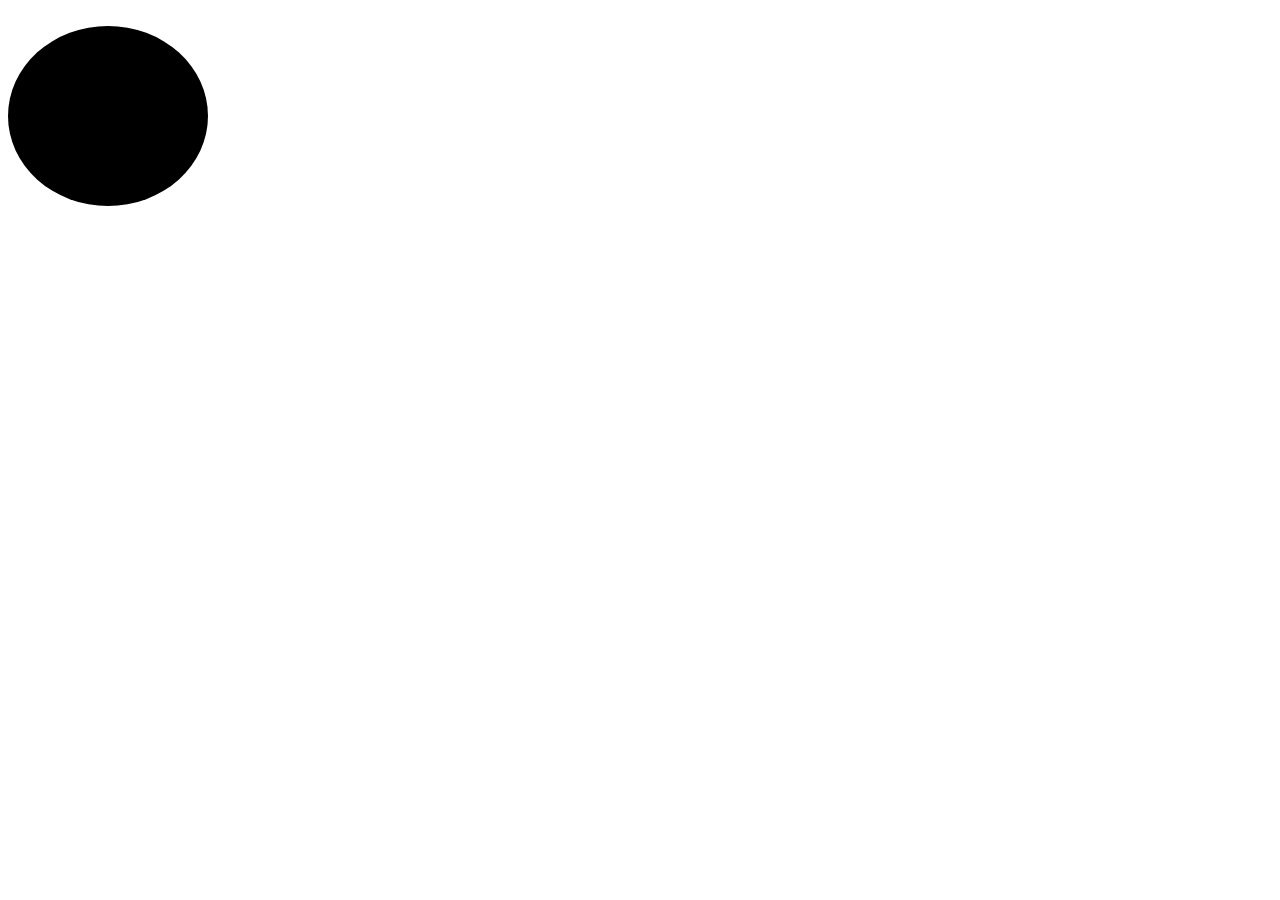
==== index.html @ a8dbbeeb "updated" ====
<!DOCTYPE html>
<html lang="en-US" prefix="og: http://ogp.me/ns# fb: http://ogp.me/ns/fb# website: http://ogp.me/ns/website#">

<head>
    <meta charset="UTF-8">
    <meta name="viewport" content="width=device-width, initial-scale=1, user-scalable=yes">
    <title>Design Studio &#8211; Ametrine</title>
    <meta name='robots' content='max-image-preview:large' />
 
    <!-- need -->
    <link rel='stylesheet' id='ametrine-core-style-css'
        href='https://ametrine.qodeinteractive.com/wp-content/plugins/ametrine-core/assets/css/ametrine-core.min.css?ver=6.1.1'
        type='text/css' media='all' />
   
    <link rel='stylesheet' id='ametrine-core-elementor-css'
        href='https://ametrine.qodeinteractive.com/wp-content/plugins/ametrine-core/inc/plugins/elementor/assets/css/elementor.min.css?ver=6.1.1'
        type='text/css' media='all' />
   
    
    <link rel='stylesheet' id='elementor-post-9-css'
        href='https://ametrine.qodeinteractive.com/wp-content/uploads/elementor/css/post-9.css?ver=1674551625'
        type='text/css' media='all' />
   


    <script type='text/javascript'
        src='https://ametrine.qodeinteractive.com/wp-includes/js/jquery/jquery.min.js?ver=3.6.1'
        id='jquery-core-js'></script>
    <script type='text/javascript'
        src='https://ametrine.qodeinteractive.com/wp-includes/js/jquery/jquery-migrate.min.js?ver=3.3.2'></script>
  
</head>

<body
    class="page-template page-template-page-full-width page-template-page-full-width-php page page-id-1894 theme-ametrine qode-framework-1.1.9 woocommerce-no-js qodef-qi--no-touch qi-addons-for-elementor-1.5.4 qodef-age-verification--opened qodef-back-to-top--enabled qodef-custom-cursor--enabled  qodef-header--minimal qodef-header-appearance--none qodef-header--transparent qodef-mobile-header--minimal qodef-drop-down-second--full-width qodef-drop-down-second--default qodef-yith-wccl--predefined qodef-yith-wcqv--predefined qodef-yith-wcwl--predefined ametrine-core-1.0 ametrine-1.0 qodef-content-grid-1400 qodef-search--fullscreen elementor-default elementor-kit-9 elementor-page elementor-page-1894"
    itemscope itemtype="https://schema.org/WebPage">
    <div id="qodef-page-wrapper" class="">
        <div id="qodef-page-outer">
            <div id="qodef-page-inner" class="qodef-content-full-width">
                <main id="qodef-page-content" class="qodef-grid qodef-layout--template " role="main">
                    <div class="qodef-grid-inner clear">
                        <div class="qodef-grid-item qodef-page-content-section qodef-col--12">
                            <div data-elementor-type="wp-page" data-elementor-id="1894"
                                class="elementor elementor-1894">
                                <section
                                    class="elementor-section elementor-top-section elementor-element elementor-element-576ecee elementor-section-full_width elementor-section-height-default elementor-section-height-default qodef-elementor-content-no"
                                    data-id="576ecee" data-element_type="section">
                                    <div class="elementor-container elementor-column-gap-default">
                                        <div class="elementor-column elementor-col-100 elementor-top-column elementor-element elementor-element-6576a6f"
                                            data-id="6576a6f" data-element_type="column">
                                            <div class="elementor-widget-wrap elementor-element-populated">
                                                <div class="elementor-element elementor-element-8220c1a elementor-widget elementor-widget-slider_revolution"
                                                    data-id="8220c1a" data-element_type="widget"
                                                    data-widget_type="slider_revolution.default">
                                                    <div class="elementor-widget-container">
                                                        <div class="wp-block-themepunch-revslider">
                                                            <p class="rs-p-wp-fix"></p>
                                                            <rs-module-wrap id="rev_slider_11_1_wrapper"
                                                                data-source="gallery"
                                                                style="visibility:hidden;background:transparent;padding:0;">
                                                                <rs-module id="rev_slider_11_1" style=""
                                                                    data-version="6.6.5">
                                                                    <rs-slides
                                                                        style="overflow: hidden; position: absolute;">
                                                                        <rs-slide style="position: absolute;"
                                                                            data-key="rs-14" data-title="Slide"
                                                                            data-anim="adpr:false;ms:1000ms;p:transparent;"
                                                                            data-in="o:0;" data-out="o:0;">
                                                                            <img decoding="async"
                                                                                src="//ametrine.qodeinteractive.com/wp-content/plugins/revslider/public/assets/assets/dummy.png"
                                                                                alt="Slide" title="Design Studio"
                                                                                class="rev-slidebg tp-rs-img rs-lazyload"
                                                                                data-lazyload="//ametrine.qodeinteractive.com/wp-content/plugins/revslider/public/assets/assets/transparent.png"
                                                                                data-no-retina>
                                                                            <rs-layer id="slider-11-slide-14-layer-0"
                                                                                class="qodef-custom-font-1680"
                                                                                data-type="text"
                                                                                data-xy="x:r,r,c,c;xo:105px,0,0,28px;y:t,t,m,t;yo:70px,99px,-175px,130px;"
                                                                                data-text="w:normal;s:20,16,12,7;l:25,20,15,9;"
                                                                                data-dim="w:1248px,913px,681px,393px;"
                                                                                data-basealign="slide" data-rsp_o="off"
                                                                                data-rsp_bd="off"
                                                                                data-sba="t:true;so:500ms"
                                                                                data-ford="frame_0;frame_1;frame_2;frame_999;"
                                                                                data-frame_0="x:-50;"
                                                                                data-frame_1="sp:5000;"
                                                                                data-frame_999="o:1;st:w;"
                                                                                data-frame_2="x:25%;o:1;oX:50%;oY:50%;oZ:0;tp:600;e:power2.out;st:5000;sp:4000;"
                                                                                style="z-index:11;font-family:'Roboto';">
                                                                                <h1 class="qodef-shortcode qodef-m  qodef-custom-font qodef-custom-font-681 qodef-layout--simple "
                                                                                    style="font-family: Cormorant Infant;font-size: 280px;line-height: 244px;letter-spacing: -2px;font-weight: 300">
                                                                                    artistic</h1>
                                                                            </rs-layer><rs-layer
                                                                                id="slider-11-slide-14-layer-1"
                                                                                class="qodef-custom-font-1680"
                                                                                data-type="text"
                                                                                data-xy="x:l,l,c,c;xo:82px,97px,26px,18px;y:t,t,m,t;yo:296px,262px,-42px,198px;"
                                                                                data-text="w:normal;s:20,16,12,7;l:25,20,15,9;"
                                                                                data-dim="w:1364px,913px,579px,311px;"
                                                                                data-basealign="slide" data-rsp_o="off"
                                                                                data-rsp_bd="off"
                                                                                data-sba="t:true;so:500ms"
                                                                                data-ford="frame_0;frame_1;frame_2;frame_999;"
                                                                                data-frame_0="x:50;"
                                                                                data-frame_1="sp:5000;"
                                                                                data-frame_999="o:1;st:w;"
                                                                                data-frame_2="x:-20%;o:1;oX:50%;oY:50%;oZ:0;tp:600;e:power2.out;st:5000;sp:4000;"
                                                                                style="z-index:10;font-family:'Roboto';">
                                                                                <h1 class="qodef-shortcode qodef-m  qodef-custom-font qodef-custom-font-332 qodef-layout--simple "
                                                                                    style="font-family: Cormorant Infant;font-size: 280px;line-height: 244px;letter-spacing: -2px;font-weight: 300">
                                                                                    design</h1>
                                                                            </rs-layer><rs-layer
                                                                                id="slider-11-slide-14-layer-2"
                                                                                class="qodef-custom-font-1680"
                                                                                data-type="text"
                                                                                data-xy="x:c,r,c,c;xo:151px,0,26px,21px;y:t,t,m,t;yo:524px,421px,88px,267px;"
                                                                                data-text="w:normal;s:20,16,12,7;l:25,20,15,9;"
                                                                                data-dim="w:1176px,913px,579px,311px;"
                                                                                data-basealign="slide" data-rsp_o="off"
                                                                                data-rsp_bd="off"
                                                                                data-sba="t:true;so:500ms"
                                                                                data-ford="frame_0;frame_1;frame_2;frame_999;"
                                                                                data-frame_0="x:-50;"
                                                                                data-frame_1="y:-1px;sp:5000;"
                                                                                data-frame_999="x:right;o:0;st:w;"
                                                                                data-frame_2="x:10%;oX:50%;oY:50%;oZ:0;tp:600;e:power2.out;st:5000;sp:4000;"
                                                                                style="z-index:9;font-family:'Roboto';">
                                                                                <h1 class="qodef-shortcode qodef-m  qodef-custom-font qodef-custom-font-196 qodef-layout--simple "
                                                                                    style="font-family: Urbanist;font-size: 280px;line-height: 244px;letter-spacing: -2px;font-weight: 300">
                                                                                    studio</h1>
                                                                            </rs-layer><rs-layer
                                                                                id="slider-11-slide-14-layer-4"
                                                                                class="qodef--custom-rotate-icon"
                                                                                data-type="text" data-color="#000000"
                                                                                data-xy="x:c,c,l,l;xo:159px,161px,30px,30px;y:m,m,b,b;yo:-112px,-64px,89px,89px;"
                                                                                data-text="w:normal;s:16;l:25,20,15,9;"
                                                                                data-dim="w:49px;"
                                                                                data-vbility="t,t,t,f"
                                                                                data-basealign="slide" data-rsp_o="off"
                                                                                data-wrpcls="qodef--custom-rotate-icon-1680"
                                                                                data-rsp_bd="off"
                                                                                data-sba="t:true;so:500ms"
                                                                                data-ford="frame_0;frame_1;frame_2;frame_999;"
                                                                                data-frame_0="x:50;"
                                                                                data-frame_1="sp:5000;"
                                                                                data-frame_999="o:0;st:w;"
                                                                                data-frame_2="x:-500%;oX:50%;oY:50%;oZ:0;tp:600;e:power2.out;st:5000;sp:4000;"
                                                                                style="z-index:14;font-family:'Cormorant Infant';"><svg
                                                                                    xmlns="http://www.w3.org/2000/svg"
                                                                                    width="20" height="20"><text
                                                                                        font-size="47"
                                                                                        font-family="Cormorant Infant">
                                                                                        <tspan x="0" y="34">*</tspan>
                                                                                    </text></svg>
                                                                            </rs-layer><rs-layer
                                                                                id="slider-11-slide-14-layer-5"
                                                                                data-type="text" data-color="#000000"
                                                                                data-xy="x:c,c,l,l;xo:249px,252px,31px,31px;y:m,m,b,b;yo:-63px,-14px,34px,34px;"
                                                                                data-text="w:normal;s:16;l:25,25,25,25;"
                                                                                data-dim="w:230px;"
                                                                                data-vbility="t,t,t,f"
                                                                                data-basealign="slide" data-rsp_o="off"
                                                                                data-wrpcls="qodef-custom-text-1680"
                                                                                data-rsp_bd="off"
                                                                                data-sba="t:true;so:500ms"
                                                                                data-ford="frame_0;frame_1;frame_2;frame_999;"
                                                                                data-frame_0="x:50;"
                                                                                data-frame_1="sp:5000;"
                                                                                data-frame_999="o:0;st:w;"
                                                                                data-frame_2="x:-100%;oX:50%;oY:50%;oZ:0;tp:600;e:power2.out;st:5000;sp:4000;"
                                                                                style="z-index:15;font-family:'Urbanist';">Mauris
                                                                                posuere mi, sit amet rutrum felis
                                                                                accumsan pellentesque vivamus eget.
                                                                            </rs-layer><rs-layer
                                                                                id="slider-11-slide-14-layer-6"
                                                                                data-type="image"
                                                                                data-xy="x:r,r,r,c;xo:62px,27px,27px,0;y:b;yo:125px,24px,24px,105px;"
                                                                                data-text="w:normal;s:20,16,12,7;l:0,20,15,9;"
                                                                                data-dim="w:184px,124px,124px,144px;h:183px,123px,123px,143px;"
                                                                                data-basealign="slide" data-rsp_o="off"
                                                                                data-rsp_bd="off" data-sba="t:false;"
                                                                                data-frame_1="e:power4.inOut;sp:1500;"
                                                                                data-frame_999="o:0;st:w;sR:7500;"
                                                                                data-loop_999="rZ:360;sp:8000;"
                                                                                style="z-index:13;"><img
                                                                                    decoding="async"
                                                                                    src="//ametrine.qodeinteractive.com/wp-content/plugins/revslider/public/assets/assets/dummy.png"
                                                                                    alt="f"
                                                                                    class="tp-rs-img rs-lazyload"
                                                                                    width="184" height="183"
                                                                                    data-lazyload="//ametrine.qodeinteractive.com/wp-content/uploads/2022/08/rev-home-3-text.png"
                                                                                    data-no-retina>
                                                                            </rs-layer><rs-layer
                                                                                id="slider-11-slide-14-layer-7"
                                                                                data-type="image"
                                                                                data-xy="x:r,r,r,c;xo:62px,27px,27px,0;y:b;yo:125px,24px,24px,105px;"
                                                                                data-text="w:normal;s:20,16,12,7;l:0,20,15,9;"
                                                                                data-dim="w:184px,124px,124px,144px;h:183px,123px,123px,143px;"
                                                                                data-basealign="slide" data-rsp_o="off"
                                                                                data-rsp_bd="off" data-sba="t:false;"
                                                                                data-frame_1="e:power4.inOut;sp:1500;"
                                                                                data-frame_999="o:0;st:w;sR:7500;"
                                                                                style="z-index:12;"><img
                                                                                    decoding="async"
                                                                                    src="//ametrine.qodeinteractive.com/wp-content/plugins/revslider/public/assets/assets/dummy.png"
                                                                                    alt="f"
                                                                                    class="tp-rs-img rs-lazyload"
                                                                                    width="184" height="183"
                                                                                    data-lazyload="//ametrine.qodeinteractive.com/wp-content/uploads/2022/08/rev-home-3-icon.png"
                                                                                    data-no-retina>
                                                                            </rs-layer> </rs-slide>
                                                                    </rs-slides>
                                                                </rs-module>
                                                                <script>
                                                                    setREVStartSize({ c: 'rev_slider_11_1', rl: [1920, 1700, 1025, 680], el: [900, 768, 960, 720], gw: [1240, 1024, 778, 480], gh: [900, 768, 960, 720], type: 'standard', justify: '', layout: 'fullscreen', offsetContainer: '', offset: '', mh: "0" }); if (window.RS_MODULES !== undefined && window.RS_MODULES.modules !== undefined && window.RS_MODULES.modules["revslider111"] !== undefined) { window.RS_MODULES.modules["revslider111"].once = false; window.revapi11 = undefined; if (window.RS_MODULES.checkMinimal !== undefined) window.RS_MODULES.checkMinimal() }
                                                                </script>
                                                            </rs-module-wrap>

                                                        </div>
                                                    </div>
                                                </div>
                                            </div>
                                        </div>
                                    </div>
                                </section>
                               
                                <section
                                    class="elementor-section elementor-top-section elementor-element elementor-element-8665cd7 elementor-section-boxed elementor-section-height-default elementor-section-height-default qodef-elementor-content-no"
                                    data-id="8665cd7" data-element_type="section">
                                    <div class="elementor-container elementor-column-gap-default">
                                        <div class="elementor-column elementor-col-100 elementor-top-column elementor-element elementor-element-a8d5c9a"
                                            data-id="a8d5c9a" data-element_type="column">
                                            <div class="elementor-widget-wrap elementor-element-populated">
                                                <div class="elementor-element elementor-element-558b7ef elementor-widget elementor-widget-ametrine_core_background_svg"
                                                    data-id="558b7ef" data-element_type="widget"
                                                    data-widget_type="ametrine_core_background_svg.default">
                                                    <div class="elementor-widget-container">
                                                        <div
                                                            class="qodef-shortcode qodef-m  qodef-background-svg qodef-layout--default qodef-hidden--on-touch  qodef--animated qodef-animation--path-1 qodef--predefined">
                                                            <div class="qodef-e qodef-m-svg qodef-background-svg-904"
                                                                style="width: 100%;fill: #F6502EA1;top: -1650px;left: 0;--qodef--gradient-color-stop-1: #F6502EA1;--qodef--gradient-color-stop-2: #F6502EA1">
                                                                <svg class="qodef-svg--gradient-radial"
                                                                    xmlns="http://www.w3.org/2000/svg" width="200"
                                                                    height="200" viewBox="0 0 200 200">
                                                                    <defs>
                                                                        <radialGradient id="qodef--gradient-fill-1"
                                                                            cx="0.5" cy="0.5" r="0.5"
                                                                            gradientTransform="matrix(-1, 0, 0, 1, 1, 0)"
                                                                            gradientUnits="objectBoundingBox">
                                                                            <stop offset="0"
                                                                                class="qodef--gradient-stop-1"></stop>
                                                                            <stop offset="1"
                                                                                class="qodef--gradient-stop-2"></stop>
                                                                        </radialGradient>
                                                                    </defs>
                                                                    <g class="qodef-svg--motion-path">
                                                                        <path id="qodef--motion-path-1"
                                                                            d="M2.8 66.15C2.8 66.15 7.9884 54.3621 16.7748 47.6913 25.1748 41.3126 35.2016 40.6378 38.444 40.6378 47.9276 40.6378 54.558 43.9576 60.018 48.7091 66.4832 54.3366 71.3104 61.974 77.2968 68.4889 84.042 75.8287 92.26 81.7425 105.9604 81.7425 112.1848 81.7425 117.04 80.892 121.5956 79.6361 129.4272 77.2405 133.9744 73.1496 136.934 69.2316 140.952 63.916 141.96 61.047 141.96 59.346"
                                                                            fill="transparent" />
                                                                        <path id="qodef--motion-path-1-2"
                                                                            d="M2 43C37 41 25.207 34.3621 19.9351 27.6913 14.8951 21.3126 8.879 20.6378 6.9336 20.6378 1.2434 20.6378-2.7348 23.9576-6.0108 28.7091-9.8899 34.3366-12.7862 41.974-16.3781 48.4889-20.4252 55.8287-25.356 61.7425-33.5762 61.7425-37.3109 61.7425-40.224 60.892-42.9574 59.6361-47.6563 57.2405-50.3846 53.1496-34 41-30 40-27 37 2 43"
                                                                            fill="transparent" />
                                                                    </g>
                                                                    <g class="qodef-svg--ellipse"
                                                                        fill="url(#qodef--gradient-fill-1)">
                                                                        <ellipse cx="100" cy="100" rx="100" ry="90">
                                                                        </ellipse>
                                                                    </g>
                                                                </svg>
                                                            </div>
                                                        </div>
                                                    </div>
                                                </div>
                                            </div>
                                        </div>
                                    </div>
                                </section>
                            </div>
                        </div>
                    </div>
                </main>
            </div>
        </div>
       
    </div>
    <link rel='stylesheet' id='rs-plugin-settings-css'
        href='https://ametrine.qodeinteractive.com/wp-content/plugins/revslider/public/assets/css/rs6.css?ver=6.6.5'
        type='text/css' media='all' />
 
    <script type='text/javascript'
        src='https://ametrine.qodeinteractive.com/wp-content/plugins/revslider/public/assets/js/rbtools.min.js?ver=6.6.5'
        defer async id='tp-tools-js'></script>
    <script type='text/javascript'
        src='https://ametrine.qodeinteractive.com/wp-content/plugins/revslider/public/assets/js/rs6.min.js?ver=6.6.5'
        defer async id='revmin-js'></script>
   
   
   
    <script type='text/javascript'
        src='https://ametrine.qodeinteractive.com/wp-content/plugins/ametrine-core/assets/js/ametrine-core.min.js?ver=6.1.1'
        id='ametrine-core-script-js'></script>
   
    <script type='text/javascript'
        src='https://ametrine.qodeinteractive.com/wp-content/plugins/ametrine-core/assets/plugins/gsap/gsap.min.js?ver=6.1.1'
        id='gsap-js'></script>
   
   
    
 
 
    <script id="rs-initialisation-scripts">
        var tpj = jQuery;

        var revapi11;

        if (window.RS_MODULES === undefined) window.RS_MODULES = {};
        if (RS_MODULES.modules === undefined) RS_MODULES.modules = {};
        RS_MODULES.modules["revslider111"] = {
            once: RS_MODULES.modules["revslider111"] !== undefined ? RS_MODULES.modules["revslider111"].once : undefined, init: function () {
                window.revapi11 = window.revapi11 === undefined || window.revapi11 === null || window.revapi11.length === 0 ? document.getElementById("rev_slider_11_1") : window.revapi11;
                if (window.revapi11 === null || window.revapi11 === undefined || window.revapi11.length == 0) { window.revapi11initTry = window.revapi11initTry === undefined ? 0 : window.revapi11initTry + 1; if (window.revapi11initTry < 20) requestAnimationFrame(function () { RS_MODULES.modules["revslider111"].init() }); return; }
                window.revapi11 = jQuery(window.revapi11);
                if (window.revapi11.revolution == undefined) { revslider_showDoubleJqueryError("rev_slider_11_1"); return; }
                revapi11.revolutionInit({
                    revapi: "revapi11",
                    DPR: "dpr",
                    sliderLayout: "fullscreen",
                    visibilityLevels: "1920,1700,1025,680",
                    gridwidth: "1240,1024,778,480",
                    gridheight: "900,768,960,720",
                    lazyType: "smart",
                    perspective: 600,
                    perspectiveType: "global",
                    editorheight: "900,768,960,720",
                    responsiveLevels: "1920,1700,1025,680",
                    progressBar: { disableProgressBar: true },
                    navigation: {
                        onHoverStop: false
                    },
                    scrolleffect: {
                        set: true,
                        multiplicator: 1.3,
                        multiplicator_layers: 1.3
                    },
                    sbtimeline: {
                        set: true,
                        pullc: true,
                        ease: "power2.out",
                        speed: "800ms"
                    },
                    viewPort: {
                        global: true,
                        globalDist: "-200px",
                        enable: false
                    },
                    fallbacks: {
                        disableFocusListener: true,
                        allowHTML5AutoPlayOnAndroid: true
                    },
                });

            }
        } // End of RevInitScript

        if (window.RS_MODULES.checkMinimal !== undefined) { window.RS_MODULES.checkMinimal(); };
    </script>
    
</body>

</html>
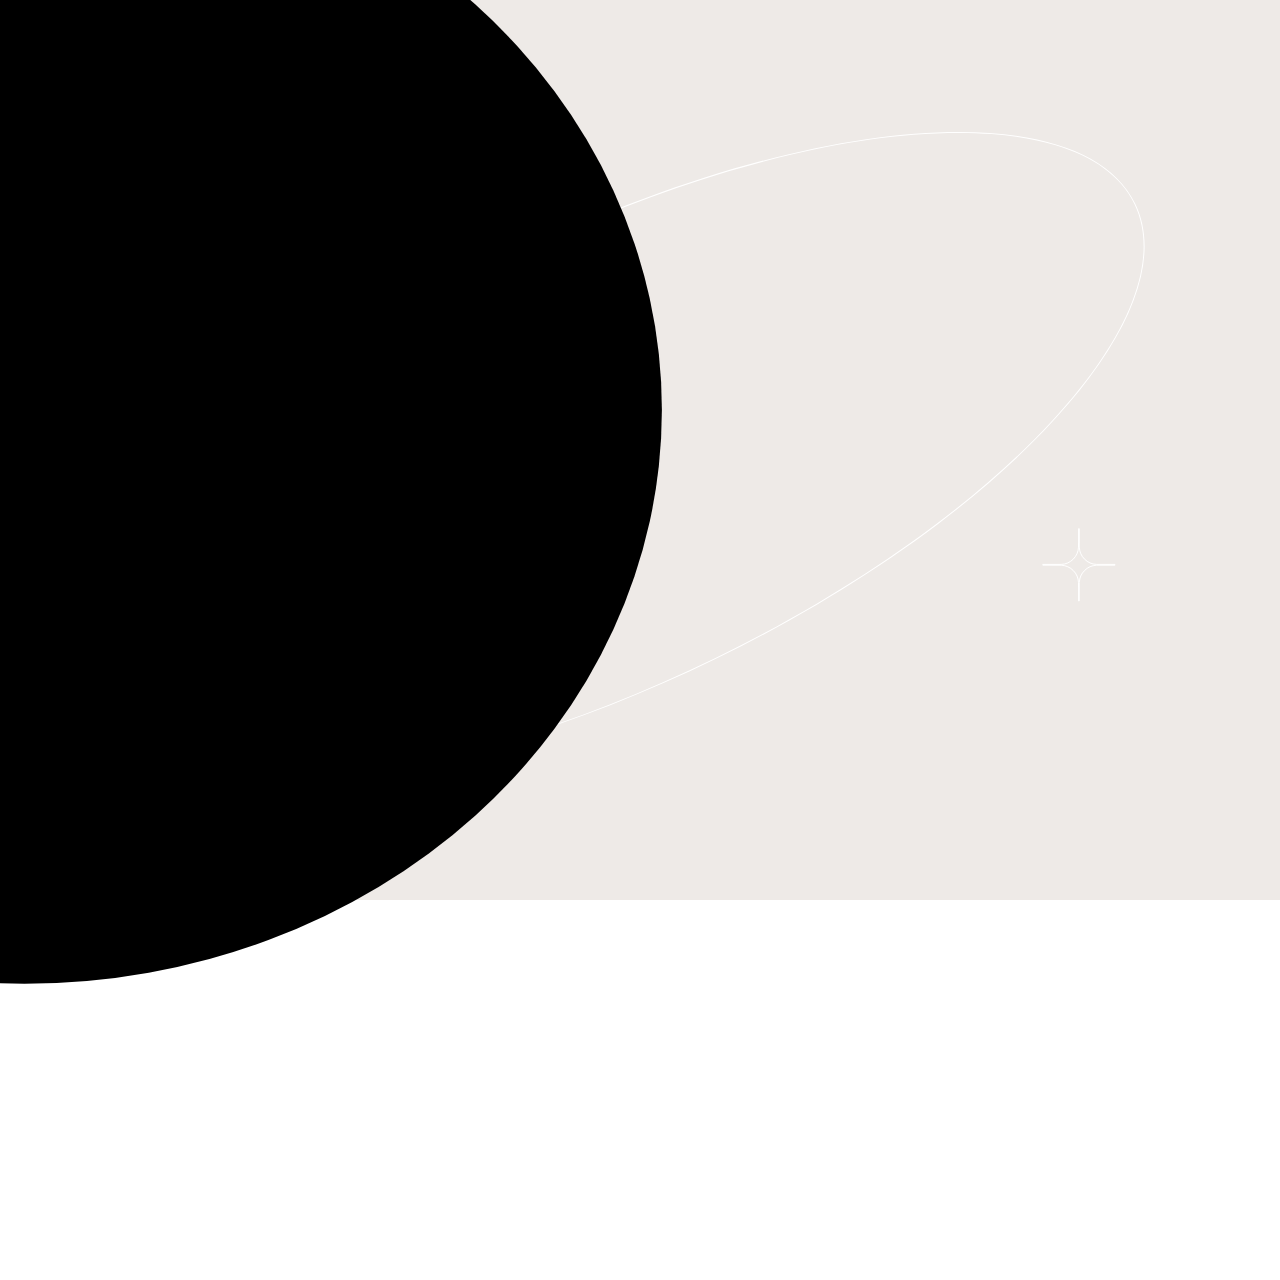
==== commit 0249000d: "update root" ====
--- a/index.html
+++ b/index.html
@@ -1,370 +1,104 @@
 <!DOCTYPE html>
-<html lang="en-US" prefix="og: http://ogp.me/ns# fb: http://ogp.me/ns/fb# website: http://ogp.me/ns/website#">
+<html lang="en">
 
 <head>
     <meta charset="UTF-8">
-    <meta name="viewport" content="width=device-width, initial-scale=1, user-scalable=yes">
-    <title>Design Studio &#8211; Ametrine</title>
-    <meta name='robots' content='max-image-preview:large' />
- 
+    <meta http-equiv="X-UA-Compatible" content="IE=edge">
+    <meta name="viewport" content="width=device-width, initial-scale=1.0">
+    <title>Document</title>
     <!-- need -->
     <link rel='stylesheet' id='ametrine-core-style-css'
         href='https://ametrine.qodeinteractive.com/wp-content/plugins/ametrine-core/assets/css/ametrine-core.min.css?ver=6.1.1'
         type='text/css' media='all' />
-   
-    <link rel='stylesheet' id='ametrine-core-elementor-css'
-        href='https://ametrine.qodeinteractive.com/wp-content/plugins/ametrine-core/inc/plugins/elementor/assets/css/elementor.min.css?ver=6.1.1'
-        type='text/css' media='all' />
-   
-    
-    <link rel='stylesheet' id='elementor-post-9-css'
-        href='https://ametrine.qodeinteractive.com/wp-content/uploads/elementor/css/post-9.css?ver=1674551625'
-        type='text/css' media='all' />
-   
-
-
     <script type='text/javascript'
         src='https://ametrine.qodeinteractive.com/wp-includes/js/jquery/jquery.min.js?ver=3.6.1'
         id='jquery-core-js'></script>
     <script type='text/javascript'
         src='https://ametrine.qodeinteractive.com/wp-includes/js/jquery/jquery-migrate.min.js?ver=3.3.2'></script>
-  
+
+    <link rel="stylesheet" href="animation.css">
+
 </head>
 
-<body
-    class="page-template page-template-page-full-width page-template-page-full-width-php page page-id-1894 theme-ametrine qode-framework-1.1.9 woocommerce-no-js qodef-qi--no-touch qi-addons-for-elementor-1.5.4 qodef-age-verification--opened qodef-back-to-top--enabled qodef-custom-cursor--enabled  qodef-header--minimal qodef-header-appearance--none qodef-header--transparent qodef-mobile-header--minimal qodef-drop-down-second--full-width qodef-drop-down-second--default qodef-yith-wccl--predefined qodef-yith-wcqv--predefined qodef-yith-wcwl--predefined ametrine-core-1.0 ametrine-1.0 qodef-content-grid-1400 qodef-search--fullscreen elementor-default elementor-kit-9 elementor-page elementor-page-1894"
-    itemscope itemtype="https://schema.org/WebPage">
-    <div id="qodef-page-wrapper" class="">
-        <div id="qodef-page-outer">
-            <div id="qodef-page-inner" class="qodef-content-full-width">
-                <main id="qodef-page-content" class="qodef-grid qodef-layout--template " role="main">
-                    <div class="qodef-grid-inner clear">
-                        <div class="qodef-grid-item qodef-page-content-section qodef-col--12">
-                            <div data-elementor-type="wp-page" data-elementor-id="1894"
-                                class="elementor elementor-1894">
-                                <section
-                                    class="elementor-section elementor-top-section elementor-element elementor-element-576ecee elementor-section-full_width elementor-section-height-default elementor-section-height-default qodef-elementor-content-no"
-                                    data-id="576ecee" data-element_type="section">
-                                    <div class="elementor-container elementor-column-gap-default">
-                                        <div class="elementor-column elementor-col-100 elementor-top-column elementor-element elementor-element-6576a6f"
-                                            data-id="6576a6f" data-element_type="column">
-                                            <div class="elementor-widget-wrap elementor-element-populated">
-                                                <div class="elementor-element elementor-element-8220c1a elementor-widget elementor-widget-slider_revolution"
-                                                    data-id="8220c1a" data-element_type="widget"
-                                                    data-widget_type="slider_revolution.default">
-                                                    <div class="elementor-widget-container">
-                                                        <div class="wp-block-themepunch-revslider">
-                                                            <p class="rs-p-wp-fix"></p>
-                                                            <rs-module-wrap id="rev_slider_11_1_wrapper"
-                                                                data-source="gallery"
-                                                                style="visibility:hidden;background:transparent;padding:0;">
-                                                                <rs-module id="rev_slider_11_1" style=""
-                                                                    data-version="6.6.5">
-                                                                    <rs-slides
-                                                                        style="overflow: hidden; position: absolute;">
-                                                                        <rs-slide style="position: absolute;"
-                                                                            data-key="rs-14" data-title="Slide"
-                                                                            data-anim="adpr:false;ms:1000ms;p:transparent;"
-                                                                            data-in="o:0;" data-out="o:0;">
-                                                                            <img decoding="async"
-                                                                                src="//ametrine.qodeinteractive.com/wp-content/plugins/revslider/public/assets/assets/dummy.png"
-                                                                                alt="Slide" title="Design Studio"
-                                                                                class="rev-slidebg tp-rs-img rs-lazyload"
-                                                                                data-lazyload="//ametrine.qodeinteractive.com/wp-content/plugins/revslider/public/assets/assets/transparent.png"
-                                                                                data-no-retina>
-                                                                            <rs-layer id="slider-11-slide-14-layer-0"
-                                                                                class="qodef-custom-font-1680"
-                                                                                data-type="text"
-                                                                                data-xy="x:r,r,c,c;xo:105px,0,0,28px;y:t,t,m,t;yo:70px,99px,-175px,130px;"
-                                                                                data-text="w:normal;s:20,16,12,7;l:25,20,15,9;"
-                                                                                data-dim="w:1248px,913px,681px,393px;"
-                                                                                data-basealign="slide" data-rsp_o="off"
-                                                                                data-rsp_bd="off"
-                                                                                data-sba="t:true;so:500ms"
-                                                                                data-ford="frame_0;frame_1;frame_2;frame_999;"
-                                                                                data-frame_0="x:-50;"
-                                                                                data-frame_1="sp:5000;"
-                                                                                data-frame_999="o:1;st:w;"
-                                                                                data-frame_2="x:25%;o:1;oX:50%;oY:50%;oZ:0;tp:600;e:power2.out;st:5000;sp:4000;"
-                                                                                style="z-index:11;font-family:'Roboto';">
-                                                                                <h1 class="qodef-shortcode qodef-m  qodef-custom-font qodef-custom-font-681 qodef-layout--simple "
-                                                                                    style="font-family: Cormorant Infant;font-size: 280px;line-height: 244px;letter-spacing: -2px;font-weight: 300">
-                                                                                    artistic</h1>
-                                                                            </rs-layer><rs-layer
-                                                                                id="slider-11-slide-14-layer-1"
-                                                                                class="qodef-custom-font-1680"
-                                                                                data-type="text"
-                                                                                data-xy="x:l,l,c,c;xo:82px,97px,26px,18px;y:t,t,m,t;yo:296px,262px,-42px,198px;"
-                                                                                data-text="w:normal;s:20,16,12,7;l:25,20,15,9;"
-                                                                                data-dim="w:1364px,913px,579px,311px;"
-                                                                                data-basealign="slide" data-rsp_o="off"
-                                                                                data-rsp_bd="off"
-                                                                                data-sba="t:true;so:500ms"
-                                                                                data-ford="frame_0;frame_1;frame_2;frame_999;"
-                                                                                data-frame_0="x:50;"
-                                                                                data-frame_1="sp:5000;"
-                                                                                data-frame_999="o:1;st:w;"
-                                                                                data-frame_2="x:-20%;o:1;oX:50%;oY:50%;oZ:0;tp:600;e:power2.out;st:5000;sp:4000;"
-                                                                                style="z-index:10;font-family:'Roboto';">
-                                                                                <h1 class="qodef-shortcode qodef-m  qodef-custom-font qodef-custom-font-332 qodef-layout--simple "
-                                                                                    style="font-family: Cormorant Infant;font-size: 280px;line-height: 244px;letter-spacing: -2px;font-weight: 300">
-                                                                                    design</h1>
-                                                                            </rs-layer><rs-layer
-                                                                                id="slider-11-slide-14-layer-2"
-                                                                                class="qodef-custom-font-1680"
-                                                                                data-type="text"
-                                                                                data-xy="x:c,r,c,c;xo:151px,0,26px,21px;y:t,t,m,t;yo:524px,421px,88px,267px;"
-                                                                                data-text="w:normal;s:20,16,12,7;l:25,20,15,9;"
-                                                                                data-dim="w:1176px,913px,579px,311px;"
-                                                                                data-basealign="slide" data-rsp_o="off"
-                                                                                data-rsp_bd="off"
-                                                                                data-sba="t:true;so:500ms"
-                                                                                data-ford="frame_0;frame_1;frame_2;frame_999;"
-                                                                                data-frame_0="x:-50;"
-                                                                                data-frame_1="y:-1px;sp:5000;"
-                                                                                data-frame_999="x:right;o:0;st:w;"
-                                                                                data-frame_2="x:10%;oX:50%;oY:50%;oZ:0;tp:600;e:power2.out;st:5000;sp:4000;"
-                                                                                style="z-index:9;font-family:'Roboto';">
-                                                                                <h1 class="qodef-shortcode qodef-m  qodef-custom-font qodef-custom-font-196 qodef-layout--simple "
-                                                                                    style="font-family: Urbanist;font-size: 280px;line-height: 244px;letter-spacing: -2px;font-weight: 300">
-                                                                                    studio</h1>
-                                                                            </rs-layer><rs-layer
-                                                                                id="slider-11-slide-14-layer-4"
-                                                                                class="qodef--custom-rotate-icon"
-                                                                                data-type="text" data-color="#000000"
-                                                                                data-xy="x:c,c,l,l;xo:159px,161px,30px,30px;y:m,m,b,b;yo:-112px,-64px,89px,89px;"
-                                                                                data-text="w:normal;s:16;l:25,20,15,9;"
-                                                                                data-dim="w:49px;"
-                                                                                data-vbility="t,t,t,f"
-                                                                                data-basealign="slide" data-rsp_o="off"
-                                                                                data-wrpcls="qodef--custom-rotate-icon-1680"
-                                                                                data-rsp_bd="off"
-                                                                                data-sba="t:true;so:500ms"
-                                                                                data-ford="frame_0;frame_1;frame_2;frame_999;"
-                                                                                data-frame_0="x:50;"
-                                                                                data-frame_1="sp:5000;"
-                                                                                data-frame_999="o:0;st:w;"
-                                                                                data-frame_2="x:-500%;oX:50%;oY:50%;oZ:0;tp:600;e:power2.out;st:5000;sp:4000;"
-                                                                                style="z-index:14;font-family:'Cormorant Infant';"><svg
-                                                                                    xmlns="http://www.w3.org/2000/svg"
-                                                                                    width="20" height="20"><text
-                                                                                        font-size="47"
-                                                                                        font-family="Cormorant Infant">
-                                                                                        <tspan x="0" y="34">*</tspan>
-                                                                                    </text></svg>
-                                                                            </rs-layer><rs-layer
-                                                                                id="slider-11-slide-14-layer-5"
-                                                                                data-type="text" data-color="#000000"
-                                                                                data-xy="x:c,c,l,l;xo:249px,252px,31px,31px;y:m,m,b,b;yo:-63px,-14px,34px,34px;"
-                                                                                data-text="w:normal;s:16;l:25,25,25,25;"
-                                                                                data-dim="w:230px;"
-                                                                                data-vbility="t,t,t,f"
-                                                                                data-basealign="slide" data-rsp_o="off"
-                                                                                data-wrpcls="qodef-custom-text-1680"
-                                                                                data-rsp_bd="off"
-                                                                                data-sba="t:true;so:500ms"
-                                                                                data-ford="frame_0;frame_1;frame_2;frame_999;"
-                                                                                data-frame_0="x:50;"
-                                                                                data-frame_1="sp:5000;"
-                                                                                data-frame_999="o:0;st:w;"
-                                                                                data-frame_2="x:-100%;oX:50%;oY:50%;oZ:0;tp:600;e:power2.out;st:5000;sp:4000;"
-                                                                                style="z-index:15;font-family:'Urbanist';">Mauris
-                                                                                posuere mi, sit amet rutrum felis
-                                                                                accumsan pellentesque vivamus eget.
-                                                                            </rs-layer><rs-layer
-                                                                                id="slider-11-slide-14-layer-6"
-                                                                                data-type="image"
-                                                                                data-xy="x:r,r,r,c;xo:62px,27px,27px,0;y:b;yo:125px,24px,24px,105px;"
-                                                                                data-text="w:normal;s:20,16,12,7;l:0,20,15,9;"
-                                                                                data-dim="w:184px,124px,124px,144px;h:183px,123px,123px,143px;"
-                                                                                data-basealign="slide" data-rsp_o="off"
-                                                                                data-rsp_bd="off" data-sba="t:false;"
-                                                                                data-frame_1="e:power4.inOut;sp:1500;"
-                                                                                data-frame_999="o:0;st:w;sR:7500;"
-                                                                                data-loop_999="rZ:360;sp:8000;"
-                                                                                style="z-index:13;"><img
-                                                                                    decoding="async"
-                                                                                    src="//ametrine.qodeinteractive.com/wp-content/plugins/revslider/public/assets/assets/dummy.png"
-                                                                                    alt="f"
-                                                                                    class="tp-rs-img rs-lazyload"
-                                                                                    width="184" height="183"
-                                                                                    data-lazyload="//ametrine.qodeinteractive.com/wp-content/uploads/2022/08/rev-home-3-text.png"
-                                                                                    data-no-retina>
-                                                                            </rs-layer><rs-layer
-                                                                                id="slider-11-slide-14-layer-7"
-                                                                                data-type="image"
-                                                                                data-xy="x:r,r,r,c;xo:62px,27px,27px,0;y:b;yo:125px,24px,24px,105px;"
-                                                                                data-text="w:normal;s:20,16,12,7;l:0,20,15,9;"
-                                                                                data-dim="w:184px,124px,124px,144px;h:183px,123px,123px,143px;"
-                                                                                data-basealign="slide" data-rsp_o="off"
-                                                                                data-rsp_bd="off" data-sba="t:false;"
-                                                                                data-frame_1="e:power4.inOut;sp:1500;"
-                                                                                data-frame_999="o:0;st:w;sR:7500;"
-                                                                                style="z-index:12;"><img
-                                                                                    decoding="async"
-                                                                                    src="//ametrine.qodeinteractive.com/wp-content/plugins/revslider/public/assets/assets/dummy.png"
-                                                                                    alt="f"
-                                                                                    class="tp-rs-img rs-lazyload"
-                                                                                    width="184" height="183"
-                                                                                    data-lazyload="//ametrine.qodeinteractive.com/wp-content/uploads/2022/08/rev-home-3-icon.png"
-                                                                                    data-no-retina>
-                                                                            </rs-layer> </rs-slide>
-                                                                    </rs-slides>
-                                                                </rs-module>
-                                                                <script>
-                                                                    setREVStartSize({ c: 'rev_slider_11_1', rl: [1920, 1700, 1025, 680], el: [900, 768, 960, 720], gw: [1240, 1024, 778, 480], gh: [900, 768, 960, 720], type: 'standard', justify: '', layout: 'fullscreen', offsetContainer: '', offset: '', mh: "0" }); if (window.RS_MODULES !== undefined && window.RS_MODULES.modules !== undefined && window.RS_MODULES.modules["revslider111"] !== undefined) { window.RS_MODULES.modules["revslider111"].once = false; window.revapi11 = undefined; if (window.RS_MODULES.checkMinimal !== undefined) window.RS_MODULES.checkMinimal() }
-                                                                </script>
-                                                            </rs-module-wrap>
+<body>
 
-                                                        </div>
-                                                    </div>
-                                                </div>
-                                            </div>
-                                        </div>
-                                    </div>
-                                </section>
-                               
-                                <section
-                                    class="elementor-section elementor-top-section elementor-element elementor-element-8665cd7 elementor-section-boxed elementor-section-height-default elementor-section-height-default qodef-elementor-content-no"
-                                    data-id="8665cd7" data-element_type="section">
-                                    <div class="elementor-container elementor-column-gap-default">
-                                        <div class="elementor-column elementor-col-100 elementor-top-column elementor-element elementor-element-a8d5c9a"
-                                            data-id="a8d5c9a" data-element_type="column">
-                                            <div class="elementor-widget-wrap elementor-element-populated">
-                                                <div class="elementor-element elementor-element-558b7ef elementor-widget elementor-widget-ametrine_core_background_svg"
-                                                    data-id="558b7ef" data-element_type="widget"
-                                                    data-widget_type="ametrine_core_background_svg.default">
-                                                    <div class="elementor-widget-container">
-                                                        <div
-                                                            class="qodef-shortcode qodef-m  qodef-background-svg qodef-layout--default qodef-hidden--on-touch  qodef--animated qodef-animation--path-1 qodef--predefined">
-                                                            <div class="qodef-e qodef-m-svg qodef-background-svg-904"
-                                                                style="width: 100%;fill: #F6502EA1;top: -1650px;left: 0;--qodef--gradient-color-stop-1: #F6502EA1;--qodef--gradient-color-stop-2: #F6502EA1">
-                                                                <svg class="qodef-svg--gradient-radial"
-                                                                    xmlns="http://www.w3.org/2000/svg" width="200"
-                                                                    height="200" viewBox="0 0 200 200">
-                                                                    <defs>
-                                                                        <radialGradient id="qodef--gradient-fill-1"
-                                                                            cx="0.5" cy="0.5" r="0.5"
-                                                                            gradientTransform="matrix(-1, 0, 0, 1, 1, 0)"
-                                                                            gradientUnits="objectBoundingBox">
-                                                                            <stop offset="0"
-                                                                                class="qodef--gradient-stop-1"></stop>
-                                                                            <stop offset="1"
-                                                                                class="qodef--gradient-stop-2"></stop>
-                                                                        </radialGradient>
-                                                                    </defs>
-                                                                    <g class="qodef-svg--motion-path">
-                                                                        <path id="qodef--motion-path-1"
-                                                                            d="M2.8 66.15C2.8 66.15 7.9884 54.3621 16.7748 47.6913 25.1748 41.3126 35.2016 40.6378 38.444 40.6378 47.9276 40.6378 54.558 43.9576 60.018 48.7091 66.4832 54.3366 71.3104 61.974 77.2968 68.4889 84.042 75.8287 92.26 81.7425 105.9604 81.7425 112.1848 81.7425 117.04 80.892 121.5956 79.6361 129.4272 77.2405 133.9744 73.1496 136.934 69.2316 140.952 63.916 141.96 61.047 141.96 59.346"
-                                                                            fill="transparent" />
-                                                                        <path id="qodef--motion-path-1-2"
-                                                                            d="M2 43C37 41 25.207 34.3621 19.9351 27.6913 14.8951 21.3126 8.879 20.6378 6.9336 20.6378 1.2434 20.6378-2.7348 23.9576-6.0108 28.7091-9.8899 34.3366-12.7862 41.974-16.3781 48.4889-20.4252 55.8287-25.356 61.7425-33.5762 61.7425-37.3109 61.7425-40.224 60.892-42.9574 59.6361-47.6563 57.2405-50.3846 53.1496-34 41-30 40-27 37 2 43"
-                                                                            fill="transparent" />
-                                                                    </g>
-                                                                    <g class="qodef-svg--ellipse"
-                                                                        fill="url(#qodef--gradient-fill-1)">
-                                                                        <ellipse cx="100" cy="100" rx="100" ry="90">
-                                                                        </ellipse>
-                                                                    </g>
-                                                                </svg>
-                                                            </div>
-                                                        </div>
-                                                    </div>
-                                                </div>
-                                            </div>
-                                        </div>
-                                    </div>
-                                </section>
-                            </div>
-                        </div>
-                    </div>
-                </main>
+    <!--  animated background code -->
+    <div class="animated-wrapper">
+        <div class="qodef-shortcode qodef-m  qodef-background-svg qodef-layout--default qodef-hidden--on-touch  qodef--animated qodef-animation--path-1 qodef--predefined"
+            style="opacity: 1;">
+            <div class="qodef-e qodef-m-svg qodef-background-svg-893">
+                <!-- gradient svg color -->
+                <svg class="qodef-svg--gradient-radial" xmlns="http://www.w3.org/2000/svg" width="200" height="200"
+                    viewBox="0 0 200 200">
+                    <defs>
+                        <radialGradient id="qodef--gradient-fill-1" cx="0.5" cy="0.5" r="0.5"
+                            gradientTransform="matrix(-1, 0, 0, 1, 1, 0)" gradientUnits="objectBoundingBox">
+                            <stop offset="0" class="qodef--gradient-stop-1"></stop>
+                            <stop offset="1" class="qodef--gradient-stop-2"></stop>
+                        </radialGradient>
+                    </defs>
+                    <g class="qodef-svg--motion-path">
+                        <path id="qodef--motion-path-1"
+                            d="M2.8 66.15C2.8 66.15 7.9884 54.3621 16.7748 47.6913 25.1748 41.3126 35.2016 40.6378 38.444 40.6378 47.9276 40.6378 54.558 43.9576 60.018 48.7091 66.4832 54.3366 71.3104 61.974 77.2968 68.4889 84.042 75.8287 92.26 81.7425 105.9604 81.7425 112.1848 81.7425 117.04 80.892 121.5956 79.6361 129.4272 77.2405 133.9744 73.1496 136.934 69.2316 140.952 63.916 141.96 61.047 141.96 59.346"
+                            fill="transparent"></path>
+                        <path id="qodef--motion-path-1-2"
+                            d="M2 43C37 41 25.207 34.3621 19.9351 27.6913 14.8951 21.3126 8.879 20.6378 6.9336 20.6378 1.2434 20.6378-2.7348 23.9576-6.0108 28.7091-9.8899 34.3366-12.7862 41.974-16.3781 48.4889-20.4252 55.8287-25.356 61.7425-33.5762 61.7425-37.3109 61.7425-40.224 60.892-42.9574 59.6361-47.6563 57.2405-50.3846 53.1496-34 41-30 40-27 37 2 43"
+                            fill="transparent"></path>
+                    </g>
+                    <g class="qodef-svg--ellipse" fill="url(#qodef--gradient-fill-1)" data-svg-origin="100 100"
+                        style="transform-origin: 0px 0px;" transform="matrix(0.996,0,0,0.996,-95.77949,-35.53625)">
+                        <ellipse cx="100" cy="100" rx="100" ry="90"></ellipse>
+                    </g>
+                </svg>
             </div>
         </div>
-       
+
+        <div
+            class="qodef-shortcode qodef-m qodef-background-svg qodef-layout--default qodef-hidden--on-touch qodef--svg-has-appear">
+            <div class="qodef-e qodef-m-svg qodef-background-svg-967" style="width: 100%; left: 0px;">
+                <!-- background partial svg color -->
+                <svg xmlns="http://www.w3.org/2000/svg" id="partial_svg_color_plus" width="1234.005" height="911.208"
+                    viewBox="0 0 1234.005 911.208">
+                    <g id="Group_1201" data-name="Group 1201" transform="translate(-332.995 -111.102)">
+                        <g id="Path_20133" data-name="Path 20133"
+                            transform="matrix(0.899, -0.438, 0.438, 0.899, 332.995, 616.409)" fill="none">
+                            <path
+                                d="M576.347,0c318.308,0,576.347,101.1,576.347,225.8s-258.039,225.8-576.347,225.8S0,350.51,0,225.8,258.039,0,576.347,0Z"
+                                stroke="none"></path>
+                            <path
+                                d="M 576.3468627929688 1.00006103515625 C 537.2689819335938 1.00006103515625 498.2160034179688 2.54248046875 460.272705078125 5.5843505859375 C 423.2958374023438 8.54876708984375 386.9248657226562 12.9720458984375 352.170166015625 18.73135375976562 C 318.0501708984375 24.38534545898438 285.1427001953125 31.383056640625 254.3616943359375 39.53033447265625 C 223.8800048828125 47.59832763671875 195.21826171875 56.86306762695312 169.1728515625 67.06719970703125 C 143.13916015625 77.26678466796875 119.5068359375 88.48806762695312 98.9327392578125 100.4193420410156 C 78.180908203125 112.45361328125 60.3621826171875 125.314208984375 45.9716796875 138.6437683105469 C 38.710205078125 145.3699035644531 32.2244873046875 152.3121948242188 26.694580078125 159.2776184082031 C 21.109619140625 166.3126220703125 16.365966796875 173.5397644042969 12.595703125 180.7584838867188 C 8.781494140625 188.0611877441406 5.8704833984375 195.5330505371094 3.943603515625 202.9664916992188 C 1.990478515625 210.5017700195312 1 218.1849060058594 1 225.8026275634766 C 1 233.4203491210938 1.990478515625 241.1034851074219 3.943603515625 248.6387634277344 C 5.8704833984375 256.0722045898438 8.781494140625 263.5440673828125 12.595703125 270.8467712402344 C 16.365966796875 278.0654907226562 21.109619140625 285.2926330566406 26.694580078125 292.32763671875 C 32.2244873046875 299.2930603027344 38.710205078125 306.2353515625 45.9716796875 312.9614868164062 C 60.3621826171875 326.2910461425781 78.180908203125 339.151611328125 98.9327392578125 351.1859130859375 C 119.5068359375 363.1171875 143.13916015625 374.3385009765625 169.1728515625 384.5380554199219 C 195.21826171875 394.7421875 223.8800048828125 404.0068969726562 254.3616943359375 412.0749206542969 C 285.1427001953125 420.2221984863281 318.0501708984375 427.2199096679688 352.170166015625 432.8739013671875 C 386.9248657226562 438.6332092285156 423.2958374023438 443.0564880371094 460.272705078125 446.0209045410156 C 498.2160034179688 449.0627746582031 537.2689819335938 450.6051940917969 576.3468627929688 450.6051940917969 C 615.4247436523438 450.6051940917969 654.4777221679688 449.0627746582031 692.4210205078125 446.0209045410156 C 729.3978271484375 443.0564880371094 765.7688598632812 438.6332092285156 800.5235595703125 432.8739013671875 C 834.6435546875 427.2199096679688 867.551025390625 420.2221984863281 898.33203125 412.0749206542969 C 928.813720703125 404.0068969726562 957.4754638671875 394.7421875 983.5208740234375 384.5380554199219 C 1009.554565429688 374.3385009765625 1033.186889648438 363.1171875 1053.760986328125 351.1859130859375 C 1074.512817382812 339.151611328125 1092.33154296875 326.2910461425781 1106.722045898438 312.9614868164062 C 1113.983520507812 306.2353515625 1120.46923828125 299.2930603027344 1125.999145507812 292.32763671875 C 1131.584106445312 285.2926330566406 1136.327758789062 278.0654907226562 1140.098022460938 270.8467712402344 C 1143.912231445312 263.5440673828125 1146.8232421875 256.0722045898438 1148.750122070312 248.6387634277344 C 1150.703247070312 241.1034851074219 1151.693725585938 233.4203491210938 1151.693725585938 225.8026275634766 C 1151.693725585938 218.1849060058594 1150.703247070312 210.5017700195312 1148.750122070312 202.9664916992188 C 1146.8232421875 195.5330505371094 1143.912231445312 188.0611877441406 1140.098022460938 180.7584838867188 C 1136.327758789062 173.5397644042969 1131.584106445312 166.3126220703125 1125.999145507812 159.2776184082031 C 1120.46923828125 152.3121948242188 1113.983520507812 145.3699035644531 1106.722045898438 138.6437683105469 C 1092.33154296875 125.314208984375 1074.512817382812 112.45361328125 1053.760986328125 100.4193420410156 C 1033.186889648438 88.48806762695312 1009.554565429688 77.26678466796875 983.5208740234375 67.06719970703125 C 957.4754638671875 56.86306762695312 928.813720703125 47.59832763671875 898.33203125 39.53033447265625 C 867.551025390625 31.383056640625 834.6435546875 24.38534545898438 800.5235595703125 18.73135375976562 C 765.7688598632812 12.9720458984375 729.3978271484375 8.54876708984375 692.4210205078125 5.5843505859375 C 654.4777221679688 2.54248046875 615.4247436523438 1.00006103515625 576.3468627929688 1.00006103515625 M 576.3468627929688 6.103515625e-05 C 894.6544189453125 6.103515625e-05 1152.693725585938 101.0953369140625 1152.693725585938 225.8026275634766 C 1152.693725585938 350.5099182128906 894.6544189453125 451.6051940917969 576.3468627929688 451.6051940917969 C 258.039306640625 451.6051940917969 0 350.5099182128906 0 225.8026275634766 C 0 101.0953369140625 258.039306640625 6.103515625e-05 576.3468627929688 6.103515625e-05 Z"
+                                stroke="none" fill="#fff"></path>
+                        </g>
+                        <path id="Path_20134" data-name="Path 20134"
+                            d="M852.494,1269.772a18.045,18.045,0,0,1,17.278-17.278l18.425-.018v-.754l-18.425-.018a18.065,18.065,0,0,1-17.278-17.278L852.476,1216h-.754l-.018,18.425a18.045,18.045,0,0,1-17.278,17.278l-18.425.019v.753l18.425.019a18.064,18.064,0,0,1,17.278,17.278l.019,18.425h.753Z"
+                            transform="translate(-320 -999.167)" fill="none" stroke="#fff" stroke-width="1"></path>
+                        <path id="Path_20135" data-name="Path 20135"
+                            d="M852.494,1269.772a18.045,18.045,0,0,1,17.278-17.278l18.425-.018v-.754l-18.425-.018a18.065,18.065,0,0,1-17.278-17.278L852.476,1216h-.754l-.018,18.425a18.045,18.045,0,0,1-17.278,17.278l-18.425.019v.753l18.425.019a18.064,18.064,0,0,1,17.278,17.278l.019,18.425h.753Z"
+                            transform="translate(559.802 -576.167)" fill="none" stroke="#fff" stroke-width="1"></path>
+                    </g>
+                </svg>
+            </div>
+        </div>
     </div>
-    <link rel='stylesheet' id='rs-plugin-settings-css'
-        href='https://ametrine.qodeinteractive.com/wp-content/plugins/revslider/public/assets/css/rs6.css?ver=6.6.5'
-        type='text/css' media='all' />
- 
+
+    <!--  animated background code end-->
+
+    <!-- you can start your main content below -->
+    <main>
+
+    </main>
+    <!-- you can start your main content end -->
+
     <script type='text/javascript'
         src='https://ametrine.qodeinteractive.com/wp-content/plugins/revslider/public/assets/js/rbtools.min.js?ver=6.6.5'
         defer async id='tp-tools-js'></script>
     <script type='text/javascript'
-        src='https://ametrine.qodeinteractive.com/wp-content/plugins/revslider/public/assets/js/rs6.min.js?ver=6.6.5'
-        defer async id='revmin-js'></script>
-   
-   
-   
-    <script type='text/javascript'
         src='https://ametrine.qodeinteractive.com/wp-content/plugins/ametrine-core/assets/js/ametrine-core.min.js?ver=6.1.1'
         id='ametrine-core-script-js'></script>
-   
+
     <script type='text/javascript'
         src='https://ametrine.qodeinteractive.com/wp-content/plugins/ametrine-core/assets/plugins/gsap/gsap.min.js?ver=6.1.1'
         id='gsap-js'></script>
-   
-   
-    
- 
- 
-    <script id="rs-initialisation-scripts">
-        var tpj = jQuery;
-
-        var revapi11;
-
-        if (window.RS_MODULES === undefined) window.RS_MODULES = {};
-        if (RS_MODULES.modules === undefined) RS_MODULES.modules = {};
-        RS_MODULES.modules["revslider111"] = {
-            once: RS_MODULES.modules["revslider111"] !== undefined ? RS_MODULES.modules["revslider111"].once : undefined, init: function () {
-                window.revapi11 = window.revapi11 === undefined || window.revapi11 === null || window.revapi11.length === 0 ? document.getElementById("rev_slider_11_1") : window.revapi11;
-                if (window.revapi11 === null || window.revapi11 === undefined || window.revapi11.length == 0) { window.revapi11initTry = window.revapi11initTry === undefined ? 0 : window.revapi11initTry + 1; if (window.revapi11initTry < 20) requestAnimationFrame(function () { RS_MODULES.modules["revslider111"].init() }); return; }
-                window.revapi11 = jQuery(window.revapi11);
-                if (window.revapi11.revolution == undefined) { revslider_showDoubleJqueryError("rev_slider_11_1"); return; }
-                revapi11.revolutionInit({
-                    revapi: "revapi11",
-                    DPR: "dpr",
-                    sliderLayout: "fullscreen",
-                    visibilityLevels: "1920,1700,1025,680",
-                    gridwidth: "1240,1024,778,480",
-                    gridheight: "900,768,960,720",
-                    lazyType: "smart",
-                    perspective: 600,
-                    perspectiveType: "global",
-                    editorheight: "900,768,960,720",
-                    responsiveLevels: "1920,1700,1025,680",
-                    progressBar: { disableProgressBar: true },
-                    navigation: {
-                        onHoverStop: false
-                    },
-                    scrolleffect: {
-                        set: true,
-                        multiplicator: 1.3,
-                        multiplicator_layers: 1.3
-                    },
-                    sbtimeline: {
-                        set: true,
-                        pullc: true,
-                        ease: "power2.out",
-                        speed: "800ms"
-                    },
-                    viewPort: {
-                        global: true,
-                        globalDist: "-200px",
-                        enable: false
-                    },
-                    fallbacks: {
-                        disableFocusListener: true,
-                        allowHTML5AutoPlayOnAndroid: true
-                    },
-                });
-
-            }
-        } // End of RevInitScript
-
-        if (window.RS_MODULES.checkMinimal !== undefined) { window.RS_MODULES.checkMinimal(); };
-    </script>
-    
 </body>
 
 </html>--- a/animation.css
+++ b/animation.css
@@ -0,0 +1,42 @@
+* {
+  box-sizing: border-box;
+}
+
+body {
+  margin: 0;
+  padding: 0;
+}
+
+.animated-wrapper {
+  background: #eeeae7;
+  width: 100%;
+  height: 100vh;
+  position: absolute;
+  top: 0;
+  left: 0;
+  z-index: -1;
+  pointer-events: none;
+  -webkit-user-select: none;
+     -moz-user-select: none;
+          user-select: none;
+}
+.animated-wrapper .qodef-background-svg-893 {
+  --qodef--gradient-color-stop-1: #F6502EA1;
+  --qodef--gradient-color-stop-2: #F6502EA1;
+  top: -600px;
+}
+@media only screen and (max-width: 1440px) {
+  .animated-wrapper .qodef-background-svg-893 {
+    top: 200px;
+  }
+}
+.animated-wrapper .qodef-svg--gradient-radial {
+  position: absolute;
+  left: 0;
+  width: 100%;
+  height: auto;
+  overflow: visible;
+}
+.animated-wrapper .qodef-background-svg.qodef--predefined .qodef-m-svg {
+  width: 70vw;
+}/*# sourceMappingURL=animation.css.map */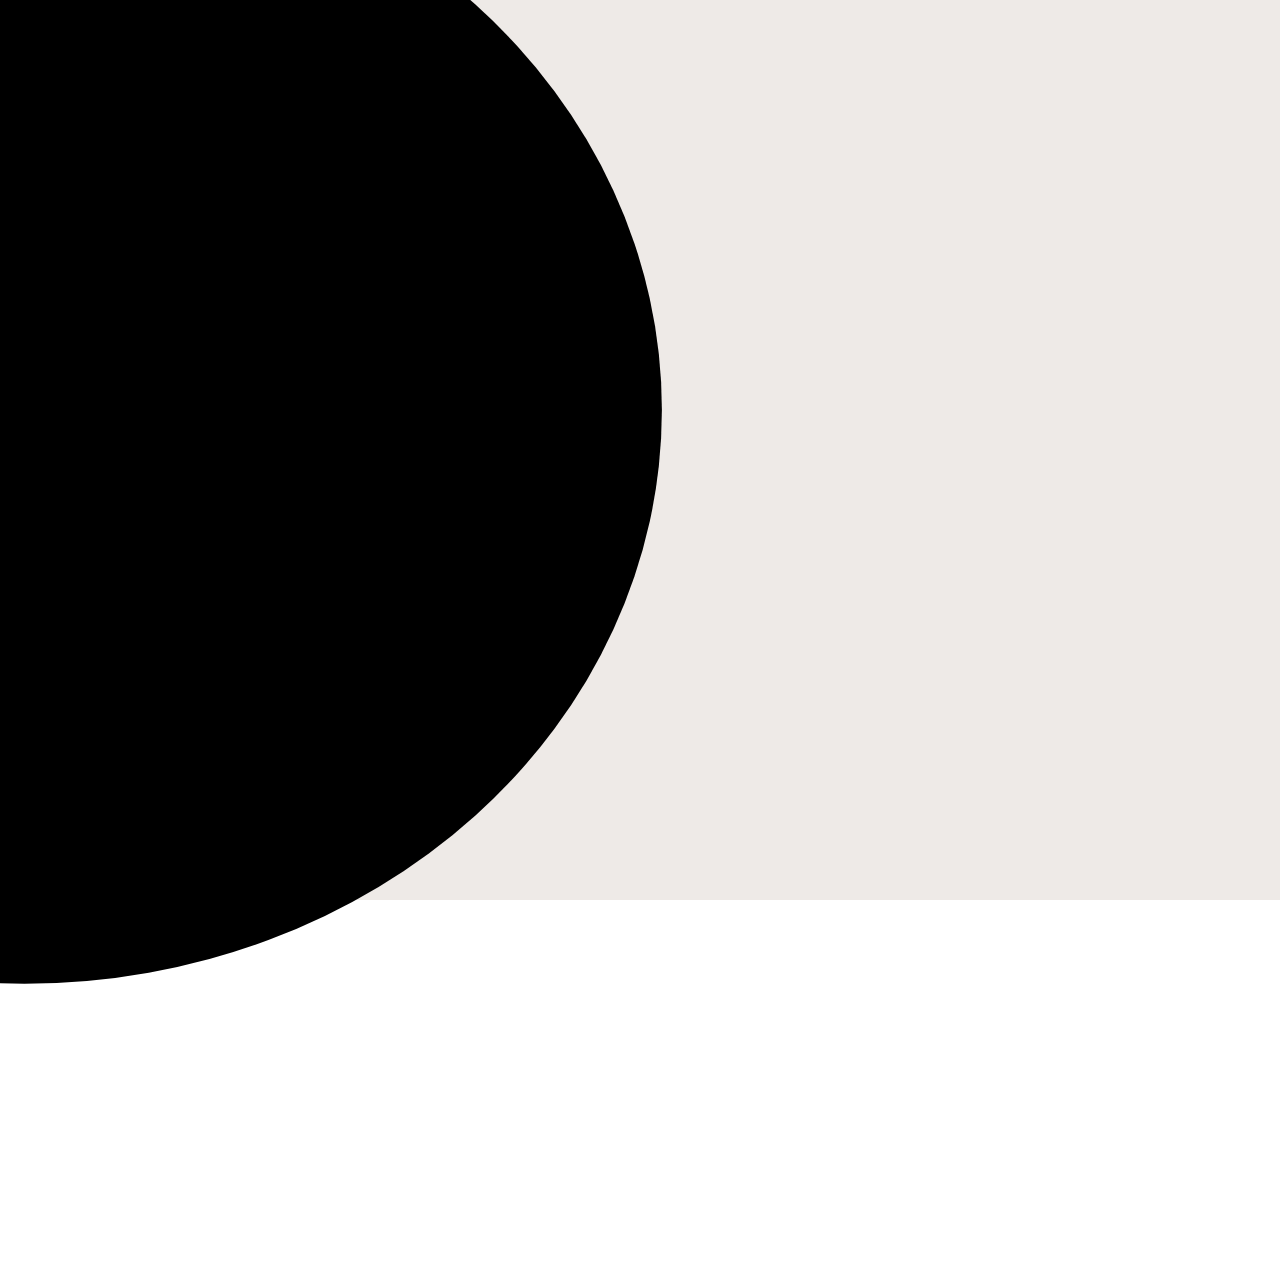
==== commit a67bab2c: "update" ====
--- a/index.html
+++ b/index.html
@@ -53,32 +53,6 @@
             </div>
         </div>
 
-        <div
-            class="qodef-shortcode qodef-m qodef-background-svg qodef-layout--default qodef-hidden--on-touch qodef--svg-has-appear">
-            <div class="qodef-e qodef-m-svg qodef-background-svg-967" style="width: 100%; left: 0px;">
-                <!-- background partial svg color -->
-                <svg xmlns="http://www.w3.org/2000/svg" id="partial_svg_color_plus" width="1234.005" height="911.208"
-                    viewBox="0 0 1234.005 911.208">
-                    <g id="Group_1201" data-name="Group 1201" transform="translate(-332.995 -111.102)">
-                        <g id="Path_20133" data-name="Path 20133"
-                            transform="matrix(0.899, -0.438, 0.438, 0.899, 332.995, 616.409)" fill="none">
-                            <path
-                                d="M576.347,0c318.308,0,576.347,101.1,576.347,225.8s-258.039,225.8-576.347,225.8S0,350.51,0,225.8,258.039,0,576.347,0Z"
-                                stroke="none"></path>
-                            <path
-                                d="M 576.3468627929688 1.00006103515625 C 537.2689819335938 1.00006103515625 498.2160034179688 2.54248046875 460.272705078125 5.5843505859375 C 423.2958374023438 8.54876708984375 386.9248657226562 12.9720458984375 352.170166015625 18.73135375976562 C 318.0501708984375 24.38534545898438 285.1427001953125 31.383056640625 254.3616943359375 39.53033447265625 C 223.8800048828125 47.59832763671875 195.21826171875 56.86306762695312 169.1728515625 67.06719970703125 C 143.13916015625 77.26678466796875 119.5068359375 88.48806762695312 98.9327392578125 100.4193420410156 C 78.180908203125 112.45361328125 60.3621826171875 125.314208984375 45.9716796875 138.6437683105469 C 38.710205078125 145.3699035644531 32.2244873046875 152.3121948242188 26.694580078125 159.2776184082031 C 21.109619140625 166.3126220703125 16.365966796875 173.5397644042969 12.595703125 180.7584838867188 C 8.781494140625 188.0611877441406 5.8704833984375 195.5330505371094 3.943603515625 202.9664916992188 C 1.990478515625 210.5017700195312 1 218.1849060058594 1 225.8026275634766 C 1 233.4203491210938 1.990478515625 241.1034851074219 3.943603515625 248.6387634277344 C 5.8704833984375 256.0722045898438 8.781494140625 263.5440673828125 12.595703125 270.8467712402344 C 16.365966796875 278.0654907226562 21.109619140625 285.2926330566406 26.694580078125 292.32763671875 C 32.2244873046875 299.2930603027344 38.710205078125 306.2353515625 45.9716796875 312.9614868164062 C 60.3621826171875 326.2910461425781 78.180908203125 339.151611328125 98.9327392578125 351.1859130859375 C 119.5068359375 363.1171875 143.13916015625 374.3385009765625 169.1728515625 384.5380554199219 C 195.21826171875 394.7421875 223.8800048828125 404.0068969726562 254.3616943359375 412.0749206542969 C 285.1427001953125 420.2221984863281 318.0501708984375 427.2199096679688 352.170166015625 432.8739013671875 C 386.9248657226562 438.6332092285156 423.2958374023438 443.0564880371094 460.272705078125 446.0209045410156 C 498.2160034179688 449.0627746582031 537.2689819335938 450.6051940917969 576.3468627929688 450.6051940917969 C 615.4247436523438 450.6051940917969 654.4777221679688 449.0627746582031 692.4210205078125 446.0209045410156 C 729.3978271484375 443.0564880371094 765.7688598632812 438.6332092285156 800.5235595703125 432.8739013671875 C 834.6435546875 427.2199096679688 867.551025390625 420.2221984863281 898.33203125 412.0749206542969 C 928.813720703125 404.0068969726562 957.4754638671875 394.7421875 983.5208740234375 384.5380554199219 C 1009.554565429688 374.3385009765625 1033.186889648438 363.1171875 1053.760986328125 351.1859130859375 C 1074.512817382812 339.151611328125 1092.33154296875 326.2910461425781 1106.722045898438 312.9614868164062 C 1113.983520507812 306.2353515625 1120.46923828125 299.2930603027344 1125.999145507812 292.32763671875 C 1131.584106445312 285.2926330566406 1136.327758789062 278.0654907226562 1140.098022460938 270.8467712402344 C 1143.912231445312 263.5440673828125 1146.8232421875 256.0722045898438 1148.750122070312 248.6387634277344 C 1150.703247070312 241.1034851074219 1151.693725585938 233.4203491210938 1151.693725585938 225.8026275634766 C 1151.693725585938 218.1849060058594 1150.703247070312 210.5017700195312 1148.750122070312 202.9664916992188 C 1146.8232421875 195.5330505371094 1143.912231445312 188.0611877441406 1140.098022460938 180.7584838867188 C 1136.327758789062 173.5397644042969 1131.584106445312 166.3126220703125 1125.999145507812 159.2776184082031 C 1120.46923828125 152.3121948242188 1113.983520507812 145.3699035644531 1106.722045898438 138.6437683105469 C 1092.33154296875 125.314208984375 1074.512817382812 112.45361328125 1053.760986328125 100.4193420410156 C 1033.186889648438 88.48806762695312 1009.554565429688 77.26678466796875 983.5208740234375 67.06719970703125 C 957.4754638671875 56.86306762695312 928.813720703125 47.59832763671875 898.33203125 39.53033447265625 C 867.551025390625 31.383056640625 834.6435546875 24.38534545898438 800.5235595703125 18.73135375976562 C 765.7688598632812 12.9720458984375 729.3978271484375 8.54876708984375 692.4210205078125 5.5843505859375 C 654.4777221679688 2.54248046875 615.4247436523438 1.00006103515625 576.3468627929688 1.00006103515625 M 576.3468627929688 6.103515625e-05 C 894.6544189453125 6.103515625e-05 1152.693725585938 101.0953369140625 1152.693725585938 225.8026275634766 C 1152.693725585938 350.5099182128906 894.6544189453125 451.6051940917969 576.3468627929688 451.6051940917969 C 258.039306640625 451.6051940917969 0 350.5099182128906 0 225.8026275634766 C 0 101.0953369140625 258.039306640625 6.103515625e-05 576.3468627929688 6.103515625e-05 Z"
-                                stroke="none" fill="#fff"></path>
-                        </g>
-                        <path id="Path_20134" data-name="Path 20134"
-                            d="M852.494,1269.772a18.045,18.045,0,0,1,17.278-17.278l18.425-.018v-.754l-18.425-.018a18.065,18.065,0,0,1-17.278-17.278L852.476,1216h-.754l-.018,18.425a18.045,18.045,0,0,1-17.278,17.278l-18.425.019v.753l18.425.019a18.064,18.064,0,0,1,17.278,17.278l.019,18.425h.753Z"
-                            transform="translate(-320 -999.167)" fill="none" stroke="#fff" stroke-width="1"></path>
-                        <path id="Path_20135" data-name="Path 20135"
-                            d="M852.494,1269.772a18.045,18.045,0,0,1,17.278-17.278l18.425-.018v-.754l-18.425-.018a18.065,18.065,0,0,1-17.278-17.278L852.476,1216h-.754l-.018,18.425a18.045,18.045,0,0,1-17.278,17.278l-18.425.019v.753l18.425.019a18.064,18.064,0,0,1,17.278,17.278l.019,18.425h.753Z"
-                            transform="translate(559.802 -576.167)" fill="none" stroke="#fff" stroke-width="1"></path>
-                    </g>
-                </svg>
-            </div>
-        </div>
     </div>
 
     <!--  animated background code end-->
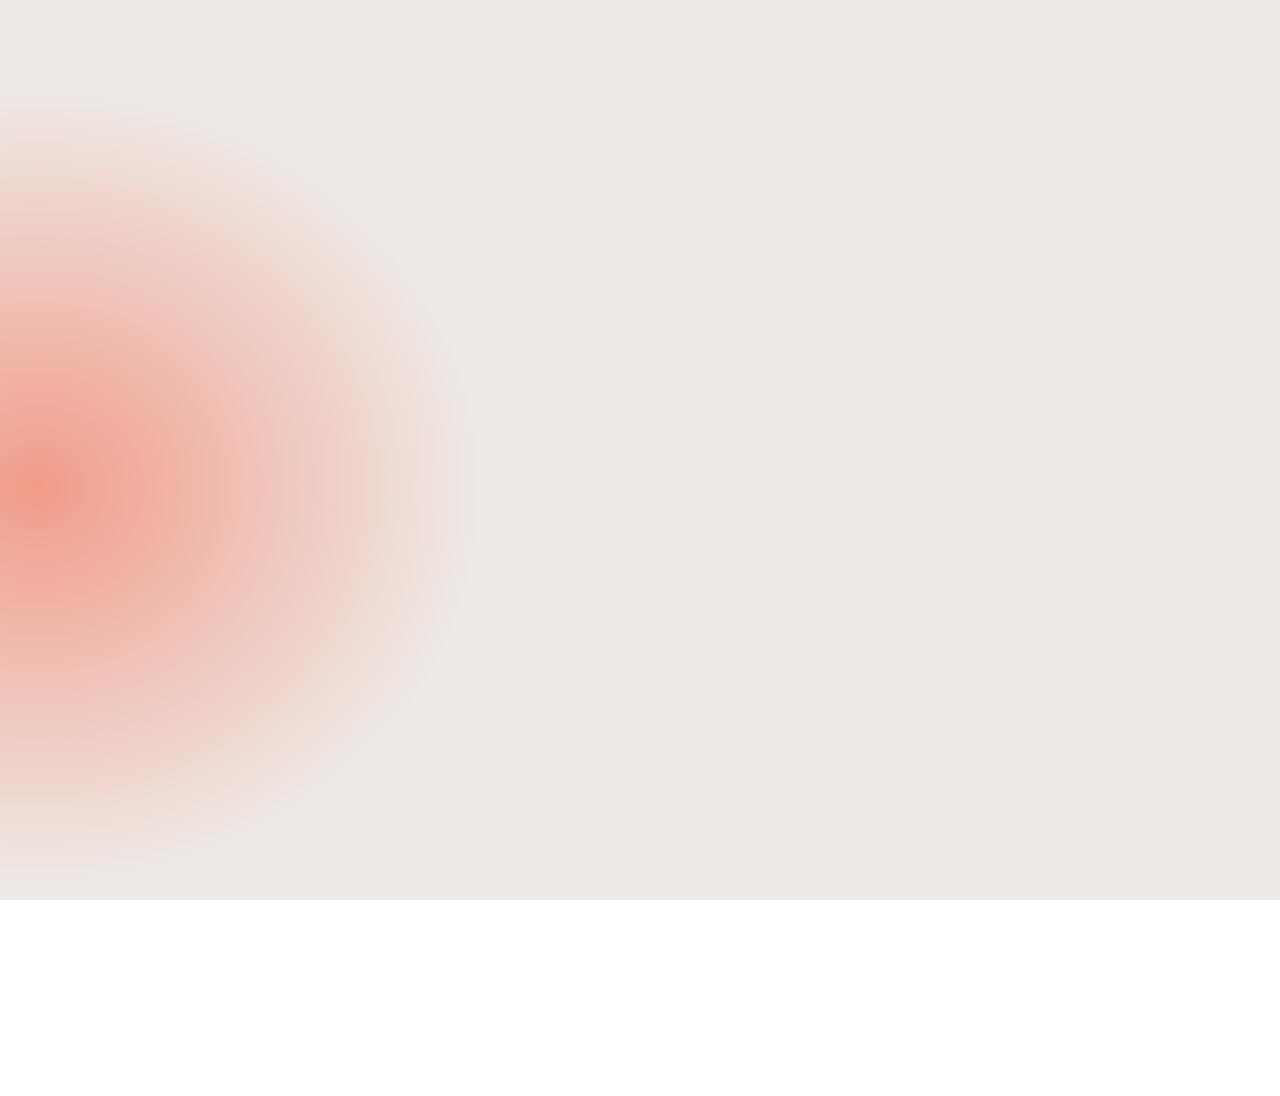
==== commit 0f2a3a89: "updated 11th feb 2023" ====
--- a/index.html
+++ b/index.html
@@ -8,9 +8,9 @@
     <title>Document</title>
     <!-- need -->
     <link rel='stylesheet' id='ametrine-core-style-css'
-        href='https://ametrine.qodeinteractive.com/wp-content/plugins/ametrine-core/assets/css/ametrine-core.min.css?ver=6.1.1'
+        href='main_design.css'
         type='text/css' media='all' />
-    <script type='text/javascript'
+    <script type='text/javascript' 
         src='https://ametrine.qodeinteractive.com/wp-includes/js/jquery/jquery.min.js?ver=3.6.1'
         id='jquery-core-js'></script>
     <script type='text/javascript'
@@ -64,10 +64,10 @@
     <!-- you can start your main content end -->
 
     <script type='text/javascript'
-        src='https://ametrine.qodeinteractive.com/wp-content/plugins/revslider/public/assets/js/rbtools.min.js?ver=6.6.5'
+        src='rbtools.js'
         defer async id='tp-tools-js'></script>
     <script type='text/javascript'
-        src='https://ametrine.qodeinteractive.com/wp-content/plugins/ametrine-core/assets/js/ametrine-core.min.js?ver=6.1.1'
+        src='main_design.js'
         id='ametrine-core-script-js'></script>
 
     <script type='text/javascript'
--- a/main_design.css
+++ b/main_design.css
@@ -0,0 +1 @@
+.ametrine-core-page-inline-style{position:absolute!important;width:0;height:0;line-height:1;display:none}.kc-elm.qodef-shortcode .fa,.kc-elm.qodef-shortcode .fas{font-family:'Font Awesome 5 Free';font-weight:900}.kc-elm.qodef-shortcode .fa:before,.kc-elm.qodef-shortcode .fas:before{font-family:inherit;font-weight:inherit}.kc-elm.qodef-shortcode .fab{font-family:'Font Awesome 5 Brands';font-weight:400}.kc-elm.qodef-shortcode .fab:before{font-family:inherit;font-weight:inherit}#qodef-age-verification-modal{position:fixed;top:0;left:0;width:100%;height:100%;display:flex;align-items:center;justify-content:center;background-color:var(--qode-text-color);opacity:0;z-index:115;visibility:hidden;transition:opacity .2s ease-out}#qodef-age-verification-modal .qodef-m-logo{position:absolute;top:30px;left:30px}#qodef-age-verification-modal .qodef-m-logo a{position:relative;display:block;max-width:50%}#qodef-age-verification-modal .qodef-m-logo img{display:block}#qodef-age-verification-modal .qodef-m-content{padding:30px;text-align:center;max-width:700px}#qodef-age-verification-modal .qodef-m-content-title{margin:0;color:#fff}#qodef-age-verification-modal .qodef-m-content-subtitle{margin:11px 0 0;color:var(--qode-main-color)}#qodef-age-verification-modal .qodef-m-content-note{margin:32px 0 0;color:#e5dcdb}#qodef-age-verification-modal .qodef-m-content-prevent{position:relative;display:inline-block;width:100%;vertical-align:top;margin-top:52px}#qodef-age-verification-modal .qodef-button.qodef-prevent--yes{margin-right:10px}#qodef-age-verification-modal .qodef-button.qodef-prevent--no{color:#fff;border-color:#a3a19e}#qodef-age-verification-modal .qodef-button.qodef-prevent--no:hover{color:#fff;border-color:#28201e;background-color:#28201e}.qodef-age-verification--opened #qodef-age-verification-modal{opacity:1;visibility:visible;transition:opacity .2s ease-out}#qodef-back-to-top{position:fixed;width:40px;height:40px;right:10px;bottom:40px;margin:0;opacity:0;visibility:hidden;z-index:10000}#qodef-back-to-top .qodef-back-to-top-icon{align-items:center;color:var(--qode-text-color);display:flex;height:100%;justify-content:center;overflow:hidden;position:relative;transform:translateY(0);transition:.4s cubic-bezier(.33,.02,0,.93)}#qodef-back-to-top:hover .qodef-back-to-top-icon{transform:translateY(-6px)}#qodef-back-to-top.qodef--off{opacity:0;visibility:hidden;transition:opacity .15s ease,visibility 0s .15s}#qodef-back-to-top.qodef--on{opacity:1;visibility:visible;transition:opacity .3s ease}.qodef-background-text{position:relative}.qodef-background-text .qodef-m-background-text{color:var(--qode-main-color);font-family:"Cormorant Infant",serif;font-size:200px;line-height:1em}.qodef-background-text .qodef-m-background-text-holder{display:flex;height:100%;position:absolute;width:100%}.qodef-blog.qodef-item-layout--metro{margin:0}.qodef-blog.qodef-item-layout--metro article .qodef-e-media-image.qodef--background{margin-bottom:0}.qodef-blog.qodef-item-layout--metro article .qodef-e-content{position:absolute;top:0;left:0;width:100%;height:100%;display:flex;justify-content:flex-end;flex-direction:column;padding:20px 40px 35px;background-color:rgba(var(--qode-text-color),.12)}.qodef-blog.qodef-item-layout--metro article .qodef-e-content a{position:relative;z-index:3}.qodef-blog.qodef-item-layout--metro article .qodef-e-title{color:#fff}.qodef-blog.qodef-item-layout--metro article .qodef-e-title a{color:inherit}.qodef-blog.qodef-item-layout--metro article .qodef-e-title a:hover{color:var(--qode-main-color)}.qodef-blog.qodef-item-layout--metro article .qodef-e-info>*{color:#fff}.qodef-blog.qodef-item-layout--metro article .qodef-e-info a:hover{color:var(--qode-main-color)}.qodef-blog.qodef-item-layout--metro article .qodef-e-post-link{z-index:2}.qodef-blog.qodef-item-layout--metro article.format-audio .qodef-e-media-image:after,.qodef-blog.qodef-item-layout--metro article.format-gallery .qodef-e-media-image:after,.qodef-blog.qodef-item-layout--metro article.format-video .qodef-e-media-image:after{position:absolute;top:calc(50% - 36px);left:calc(50% - 36px);content:'\45';font-family:ElegantIcons;font-size:72px;line-height:1;font-style:normal;font-weight:400;font-variant:normal;text-transform:none;color:#fff;speak:none;-webkit-font-smoothing:antialiased;z-index:1;border:3px solid #fff}.qodef-blog.qodef-item-layout--metro article.format-gallery .qodef-e-media-image:after{content:'\e006'}.qodef-blog.qodef-item-layout--metro article.format-video .qodef-e-media-image:after{content:'\45'}.qodef-blog.qodef-item-layout--metro article.format-audio .qodef-e-media-image:after{content:'\e027'}.qodef-blog.qodef-item-layout--metro article.format-link .qodef-e-link{padding:83px 68px}.qodef-blog.qodef-item-layout--metro article.format-link .qodef-e-link-icon{right:84px;width:144px}.qodef-blog.qodef-item-layout--metro article.format-quote .qodef-e-quote{padding:83px 68px 87px}.qodef-blog.qodef-item-layout--metro article.format-quote .qodef-e-quote:before{font-size:582px}.qodef-blog.qodef-item-layout--metro article.format-quote .qodef-e-quote-author{margin:20px 0 4px}.qodef-blog.qodef-item-layout--metro.qodef-items--fixed article.format-link .qodef-e-link{display:flex;justify-content:center;flex-direction:column;height:100%;padding-top:40px;padding-bottom:40px}.qodef-blog.qodef-item-layout--metro.qodef-items--fixed article.format-quote .qodef-e-quote{display:flex;justify-content:center;flex-direction:column;height:100%;padding-top:40px;padding-bottom:40px}.qodef-blog.qodef-item-layout--minimal article .qodef-e-bottom-holder{margin-top:5px}.qodef-blog.qodef-item-layout--simple article .qodef-e-inner{display:flex;align-items:flex-start}.qodef-blog.qodef-item-layout--simple article .qodef-e-media-image{flex-shrink:0;width:120px!important;margin:0 15px 0 0}.qodef-blog.qodef-item-layout--simple article .qodef-e-text{display:block;margin-top:6px;line-height:1.4375em}.qodef-blog.qodef-item-layout--simple article .qodef-e-top-holder{margin:0}.qodef-blog.qodef-item-layout--simple article .qodef-e-excerpt-link{position:relative;line-height:inherit;background-repeat:no-repeat;background-image:linear-gradient(transparent calc(100% - 1px),currentColor 1px);background-size:0 100%;transition:.35s background-size cubic-bezier(.215,.61,.355,1);background-position-x:100%;color:var(--qode-text-color)}.qodef-blog.qodef-item-layout--simple article .qodef-e-excerpt-link:hover{background-size:100% 100%;background-position-x:0}.qodef-blog.qodef-item-layout--simple article .qodef-e-excerpt{display:inline}.qodef-blog.qodef-item-layout--standard .swiper-button-prev{left:17px!important}.qodef-blog.qodef-item-layout--standard .swiper-button-prev svg{width:45px;height:auto}.qodef-blog.qodef-item-layout--standard .swiper-button-next{right:17px!important}.qodef-blog.qodef-item-layout--standard .swiper-button-next svg{width:45px;height:auto}.qodef-blog.qodef-item-layout--standard.qodef-col-num--1 article:not(:last-child) .qodef-e-bottom-holder{margin-bottom:17px}.qodef-blog.qodef-item-layout--standard.qodef-col-num--1 article:not(:last-child).format-link .qodef-e-link{margin-bottom:24px}.qodef-blog.qodef-item-layout--standard.qodef-col-num--1 article:not(:last-child).format-quote .qodef-e-quote{margin-bottom:24px}.qodef-blog.qodef-item-layout--standard:not(.qodef-col-num--1) article.format-link .qodef-e-link{padding:76px}.qodef-blog.qodef-item-layout--standard:not(.qodef-col-num--1) article.format-link .qodef-e-link-icon{right:40px;width:140px}.qodef-blog.qodef-item-layout--standard:not(.qodef-col-num--1) article.format-quote .qodef-e-quote{padding:76px}.qodef-blog.qodef-item-layout--standard:not(.qodef-col-num--1) article.format-quote .qodef-e-quote:before{font-size:540px}.qodef-blog.qodef-item-has--bg-color .qodef-e-inner{padding:20px;background-color:var(--qode-main-color)}.widget.widget_ametrine_core_simple_blog_list .qodef-blog.qodef-item-layout--simple article:not(:last-child){margin-bottom:24px}.widget.widget_ametrine_core_simple_blog_list .qodef-blog.qodef-item-layout--simple article:first-child{margin-top:7.5px}.widget.widget_ametrine_core_simple_blog_list .qodef-blog.qodef-item-layout--simple article .qodef-e-media-image{margin-right:16px;width:119px!important}.widget.widget_ametrine_core_simple_blog_list .qodef-blog.qodef-item-layout--minimal article:not(:last-child){margin:0 0 8px}#qodef-top-area .widget.widget_ametrine_core_simple_blog_list .qodef-blog.qodef-item-layout--simple article:not(:last-child){margin-bottom:24px}#qodef-top-area .widget.widget_ametrine_core_simple_blog_list .qodef-blog.qodef-item-layout--simple article:first-child{margin-top:7.5px}#qodef-top-area .widget.widget_ametrine_core_simple_blog_list .qodef-blog.qodef-item-layout--simple article .qodef-e-media-image{margin-right:16px;width:119px!important}#qodef-top-area .widget.widget_ametrine_core_simple_blog_list .qodef-blog.qodef-item-layout--minimal article:not(:last-child){margin:0 0 8px}#qodef-page-footer .widget.widget_ametrine_core_simple_blog_list .qodef-blog.qodef-item-layout--simple article:not(:last-child){margin-bottom:24px}#qodef-page-footer .widget.widget_ametrine_core_simple_blog_list .qodef-blog.qodef-item-layout--simple article:first-child{margin-top:7.5px}#qodef-page-footer .widget.widget_ametrine_core_simple_blog_list .qodef-blog.qodef-item-layout--simple article .qodef-e-media-image{margin-right:16px;width:119px!important}#qodef-page-footer .widget.widget_ametrine_core_simple_blog_list .qodef-blog.qodef-item-layout--minimal article:not(:last-child){margin:0 0 8px}#qodef-side-area .widget.widget_ametrine_core_simple_blog_list .qodef-blog.qodef-item-layout--simple article:not(:last-child){margin-bottom:24px}#qodef-side-area .widget.widget_ametrine_core_simple_blog_list .qodef-blog.qodef-item-layout--simple article:first-child{margin-top:7.5px}#qodef-side-area .widget.widget_ametrine_core_simple_blog_list .qodef-blog.qodef-item-layout--simple article .qodef-e-media-image{margin-right:16px;width:119px!important}#qodef-side-area .widget.widget_ametrine_core_simple_blog_list .qodef-blog.qodef-item-layout--minimal article:not(:last-child){margin:0 0 8px}.qodef-mega-menu-widget-holder .widget.widget_ametrine_core_simple_blog_list .qodef-blog.qodef-item-layout--simple article:not(:last-child){margin-bottom:24px}.qodef-mega-menu-widget-holder .widget.widget_ametrine_core_simple_blog_list .qodef-blog.qodef-item-layout--simple article:first-child{margin-top:7.5px}.qodef-mega-menu-widget-holder .widget.widget_ametrine_core_simple_blog_list .qodef-blog.qodef-item-layout--simple article .qodef-e-media-image{margin-right:16px;width:119px!important}.qodef-mega-menu-widget-holder .widget.widget_ametrine_core_simple_blog_list .qodef-blog.qodef-item-layout--minimal article:not(:last-child){margin:0 0 8px}#qodef-author-info{position:relative;display:inline-block;width:100%;vertical-align:top;margin-top:35px}#qodef-author-info .qodef-m-inner{position:relative;display:flex;padding:40px 33px;background:#f0ebe2;overflow:hidden}#qodef-author-info .qodef-m-svg-background{position:absolute;top:50%;left:-30px;transform:translateY(-50%)}#qodef-author-info .qodef-m-svg-background svg{display:block;width:100%}#qodef-author-info .qodef-m-image{flex-shrink:0;margin-right:30px;z-index:1}#qodef-author-info .qodef-m-image a,#qodef-author-info .qodef-m-image img{display:block}#qodef-author-info .qodef-m-content{z-index:1}#qodef-author-info .qodef-m-author{margin:0}#qodef-author-info .qodef-m-author a{color:var(--qode-text-color);position:relative;line-height:inherit;background-repeat:no-repeat;background-image:linear-gradient(transparent calc(100% - 1px),currentColor 1px);background-size:0 calc(1em + 3px);transition:.35s background-size cubic-bezier(.215,.61,.355,1);background-position-x:100%}#qodef-author-info .qodef-m-author a:hover{background-size:100% calc(1em + 3px);background-position-x:0}#qodef-author-info .qodef-m-email{margin:5px 0 0}#qodef-author-info .qodef-m-description{margin:23px 0 0}#qodef-author-info .qodef-m-social-icons{margin-top:45px}#qodef-author-info .qodef-m-social-icons a{position:relative;display:inline-block;vertical-align:top;margin-right:7px;color:var(--qode-text-color);position:relative;line-height:inherit;background-repeat:no-repeat;background-image:linear-gradient(transparent calc(100% - 1px),currentColor 1px);background-size:0 calc(1em + 5px);transition:.35s background-size cubic-bezier(.215,.61,.355,1);background-position-x:100%}#qodef-author-info .qodef-m-social-icons a:hover{background-size:100% calc(1em + 5px);background-position-x:0}#qodef-author-info .qodef-m-social-icons a:after{content:',';position:absolute;right:-5px}#qodef-author-info .qodef-m-social-icons a:last-child{margin-right:0}#qodef-author-info .qodef-m-social-icons a:last-child:after{display:none}#qodef-related-posts{position:relative;display:inline-block;width:100%;vertical-align:top;margin-top:86px}#qodef-single-post-navigation{position:relative;display:inline-block;width:100%;vertical-align:top;margin:85px 0 3px}#qodef-single-post-navigation .qodef-m-inner{position:relative;display:flex;align-items:flex-start;justify-content:space-between;padding-bottom:72px;border-bottom:1px solid #d1d1d1}#qodef-single-post-navigation .qodef-m-nav{position:relative;display:flex;flex-direction:column;flex-basis:23%;color:var(--qode-text-color)}@media only screen and (max-width:1024px){#qodef-single-post-navigation .qodef-m-nav{flex-basis:30%}}@media only screen and (max-width:768px){#qodef-single-post-navigation .qodef-m-nav{flex-basis:48%}}#qodef-single-post-navigation .qodef-m-nav>*{display:block;line-height:inherit}#qodef-single-post-navigation .qodef-m-nav .qodef-m-pagination-icon{position:relative;display:inline-block;height:auto;top:2px}#qodef-single-post-navigation .qodef-m-nav .qodef-m-nav-title span{position:relative;line-height:inherit;background-repeat:no-repeat;background-image:linear-gradient(transparent calc(100% - 1px),currentColor 1px);background-size:0 90%;transition:.6s background-size cubic-bezier(.215,.61,.355,1);background-position-x:100%}#qodef-single-post-navigation .qodef-m-nav:hover .qodef-m-nav-title span{background-size:100% 90%;background-position-x:0}#qodef-single-post-navigation .qodef-m-nav.qodef--prev{left:0}#qodef-single-post-navigation .qodef-m-nav.qodef--prev .qodef-m-pagination-icon{margin-right:7px}#qodef-single-post-navigation .qodef-m-nav.qodef--prev:hover svg{transform:translateX(-4px)}#qodef-single-post-navigation .qodef-m-nav.qodef--next{flex-direction:column-reverse;right:0;margin-left:auto;text-align:right}#qodef-single-post-navigation .qodef-m-nav.qodef--next .qodef-m-pagination-icon{margin-left:7px}#qodef-single-post-navigation .qodef-m-nav.qodef--next:hover svg{transform:translateX(4px)}#qodef-single-post-navigation .qodef-m-nav-arrow{white-space:nowrap;color:var(--qode-text-color)}#qodef-single-post-navigation .qodef-m-nav-arrow svg{transition:transform .32s cubic-bezier(.22,.61,.36,1);transform:translateZ(0);-webkit-backface-visibility:hidden;backface-visibility:hidden;line-height:1;width:22px;height:auto}#qodef-single-post-navigation .qodef-m-nav-label{font-family:"Cormorant Infant",serif;font-weight:300;text-transform:uppercase;color:var(--qode-text-color);font-family:Urbanist,sans-serif;font-size:15px;line-height:.93333em;font-weight:500;letter-spacing:.03em;font-weight:400}#qodef-single-post-navigation .qodef-m-nav-title{margin:15px 0 0;overflow-wrap:anywhere}:not(.touchevents) .qodef-custom-cursor--enabled *{cursor:none!important}:not(.touchevents) .qodef-custom-cursor--enabled * #qodef-custom-cursor{visibility:visible}#qodef-custom-cursor{position:fixed;top:-4px;left:-4px;pointer-events:none;z-index:9999999;mix-blend-mode:unset;display:flex;justify-content:center;align-items:center;width:8px;height:8px;visibility:hidden}#qodef-custom-cursor .qodef-cursor-dot{position:absolute;top:0;left:0;width:100%;height:100%;background-color:var(--qode-main-color);border-radius:50%}#qodef-custom-cursor.qodef--hovering{filter:invert(1);mix-blend-mode:difference}#qodef-page-footer .qodef-alignment--left{text-align:left}#qodef-page-footer .qodef-alignment--left .widget img{margin-right:auto}#qodef-page-footer .qodef-alignment--center{text-align:center}#qodef-page-footer .qodef-alignment--center .widget img{margin-right:auto;margin-left:auto}#qodef-page-footer .qodef-alignment--right{text-align:right}#qodef-page-footer .qodef-alignment--right .widget img{margin-left:auto}@media (min-width:681px){#qodef-page-footer-bottom-area-inner .qodef-alignment--space-between .qodef-grid-item:nth-child(2){text-align:right}}.qodef-page-footer--uncover #qodef-page-outer{z-index:90}.no-touchevents .qodef-page-footer--uncover #qodef-page-footer{position:fixed;bottom:0;left:0}#qodef-fullscreen-area{position:fixed;top:0;left:0;width:100%;height:100%;background-color:#f4eddd;background-position:center;background-repeat:no-repeat;background-size:cover;overflow-x:hidden!important;visibility:hidden;opacity:0;z-index:99}#qodef-fullscreen-area .qodef-fullscreen-content{position:absolute;right:94px;bottom:80px;border-left:1px solid #707070;padding:0 0 0 32px}@media only screen and (max-width:768px){#qodef-fullscreen-area .qodef-fullscreen-content{left:137px}}@media only screen and (max-width:680px){#qodef-fullscreen-area .qodef-fullscreen-content{display:none}}#qodef-fullscreen-area .qodef-fullscreen-content a{color:var(--qode-text-color)}#qodef-fullscreen-area .qodef-fullscreen-content a:hover{color:var(--qode-text-color)}#qodef-fullscreen-area .qodef-content-grid{height:100%}#qodef-fullscreen-area .qodef-content-grid .qodef-fullscreen-menu{width:100%}.qodef-fullscreen-menu-animate--in #qodef-fullscreen-area{animation:qode-fade-in .25s linear both}.qodef-fullscreen-menu-animate--out #qodef-fullscreen-area{animation:qode-fade-out .25s linear both}#qodef-fullscreen-area-inner{display:flex;justify-content:center;flex-direction:column;align-items:flex-start;padding-left:135px;width:100%;height:100%}@media only screen and (max-width:1440px){#qodef-fullscreen-area-inner{padding-left:155px}}@media only screen and (max-width:768px){#qodef-fullscreen-area-inner{padding-left:135px;justify-content:flex-start;margin-top:180px}}@media only screen and (max-width:680px){#qodef-fullscreen-area-inner{padding-left:27px}}.qodef-fullscreen-menu{position:relative;top:0;text-align:left}.qodef-fullscreen-menu ul{margin:0;padding:0;list-style:none}.qodef-fullscreen-menu ul li{position:relative;margin:0;padding:0;margin-bottom:-2px}.qodef-fullscreen-menu ul li a .qodef-menu-item-arrow{display:none}.qodef-fullscreen-menu ul li.qodef--hide-link>a{cursor:default}.qodef-fullscreen-menu ul.sub-menu{display:none}.qodef-fullscreen-menu .qodef-menu-item-icon{margin-right:5px}.qodef-fullscreen-menu .qodef-mega-menu-widget-holder{display:none}.qodef-fullscreen-menu>ul>li>a{font-family:"Cormorant Infant",serif;font-size:149px;line-height:.865em;font-weight:300;letter-spacing:-.02em;text-transform:uppercase}.qodef-fullscreen-menu>ul>li>a .qodef-svg--menu-star{display:none}@media only screen and (max-width:1440px){.qodef-fullscreen-menu>ul>li>a{font-size:100px}}@media only screen and (max-width:1024px){.qodef-fullscreen-menu>ul>li>a{font-size:80px}}@media only screen and (max-width:768px){.qodef-fullscreen-menu>ul>li>a{font-size:80px;line-height:.965em}}@media only screen and (max-width:480px){.qodef-fullscreen-menu>ul>li>a{font-size:50px}}.qodef-fullscreen-menu>ul>li>a .qodef-menu-item-text{position:relative;line-height:inherit;background-repeat:no-repeat;background-image:linear-gradient(transparent calc(100% - 2px),currentColor 2px);background-size:0 1em;transition:.6s background-size cubic-bezier(.215,.61,.355,1);background-position-x:100%}.qodef-fullscreen-menu>ul>li>a .qodef-menu-item-text span{display:inline-block;font-family:Urbanist,sans-serif;font-size:16px;letter-spacing:.03em;font-weight:500;position:absolute;top:-8px;right:-46px}@media only screen and (max-width:1024px){.qodef-fullscreen-menu>ul>li>a .qodef-menu-item-text span{right:-40px}}@media only screen and (max-width:768px){.qodef-fullscreen-menu>ul>li>a .qodef-menu-item-text span{top:-10px}}@media only screen and (max-width:480px){.qodef-fullscreen-menu>ul>li>a .qodef-menu-item-text span{top:-3px}}.qodef-fullscreen-menu>ul>li>a:hover{color:#000}.qodef-fullscreen-menu>ul>li>a:hover .qodef-menu-item-text{background-size:100% 1em;background-position-x:0}.qodef-fullscreen-menu>ul>li.current-menu-ancestor>a,.qodef-fullscreen-menu>ul>li.current-menu-item>a{color:#000}.qodef-fullscreen-menu>ul>li.current-menu-ancestor>a .qodef-menu-item-text,.qodef-fullscreen-menu>ul>li.current-menu-item>a .qodef-menu-item-text{background-size:100% 1em;background-position-x:0}.qodef-fullscreen-menu .qodef-drop-down-second-inner>ul{padding:15px 0 19px}@media only screen and (max-width:1440px){.qodef-fullscreen-menu .qodef-drop-down-second-inner>ul{padding:15px 0 19px}}@media only screen and (max-width:1024px){.qodef-fullscreen-menu .qodef-drop-down-second-inner>ul{padding-left:unset;padding:15px 0 19px 32px}}@media only screen and (max-width:768px){.qodef-fullscreen-menu .qodef-drop-down-second-inner>ul{padding-left:unset!important;padding:15px 0 19px 50px!important}}.qodef-fullscreen-menu .qodef-drop-down-second-inner ul{padding-left:84px}.qodef-fullscreen-menu .qodef-drop-down-second-inner ul li>a{position:relative;display:flex;white-space:normal;margin:20px 0;overflow:hidden;transition:padding .2s ease-out;padding-right:15px;font-family:Urbanist,sans-serif;font-size:16px;line-height:1.5625em;font-weight:400;color:#000;font-family:"Cormorant Infant",serif;font-size:70px;font-weight:300;text-transform:uppercase;line-height:.878em}.qodef-fullscreen-menu .qodef-drop-down-second-inner ul li>a .qodef-menu-item-icon{flex-shrink:0}.qodef-fullscreen-menu .qodef-drop-down-second-inner ul li>a .qodef-svg--menu-star{position:absolute;top:2px;height:9px;width:9px;transition:left .2s ease-out,right .2s ease-out;left:-15px}.qodef-fullscreen-menu .qodef-drop-down-second-inner ul li>a:hover{padding-left:15px;padding-right:0;padding-left:25px}.qodef-fullscreen-menu .qodef-drop-down-second-inner ul li>a:hover .qodef-svg--menu-star{left:0}@media only screen and (max-width:1440px){.qodef-fullscreen-menu .qodef-drop-down-second-inner ul li>a{font-size:45px;margin:18px 0}}@media only screen and (max-width:768px){.qodef-fullscreen-menu .qodef-drop-down-second-inner ul li>a{font-size:45px}}@media only screen and (max-width:480px){.qodef-fullscreen-menu .qodef-drop-down-second-inner ul li>a{font-size:30px}}.qodef-fullscreen-menu .qodef-drop-down-second-inner ul li>a .qodef-svg--menu-star{top:50%;height:14px;width:14px;left:-25px;transform:translateY(-50%);line-height:1}.qodef-fullscreen-menu .qodef-drop-down-second-inner ul li.current-menu-ancestor>a,.qodef-fullscreen-menu .qodef-drop-down-second-inner ul li.current-menu-item>a{padding-left:15px;padding-right:0;padding-left:25px}.qodef-fullscreen-menu .qodef-drop-down-second-inner ul li.current-menu-ancestor>a .qodef-svg--menu-star,.qodef-fullscreen-menu .qodef-drop-down-second-inner ul li.current-menu-item>a .qodef-svg--menu-star{left:0}.qodef-fullscreen-menu--opened .qodef-fullscreen-menu-opener{color:#000}.qodef-fullscreen-menu--opened #qodef-page-header,.qodef-fullscreen-menu--opened #qodef-page-mobile-header{visibility:hidden}.qodef-fullscreen-menu--opened .qodef-fullscreen-menu-opener,.qodef-fullscreen-menu--opened .qodef-header-logo-image.qodef--customizer,.qodef-fullscreen-menu--opened .qodef-header-logo-link,.qodef-fullscreen-menu--opened .qodef-mobile-header-logo-link{visibility:visible}.qodef-fullscreen-menu--opened #qodef-page-header .qodef-header-logo-link img.qodef--light{opacity:1}.qodef-fullscreen-menu--opened #qodef-page-header .qodef-header-logo-link img.qodef--dark,.qodef-fullscreen-menu--opened #qodef-page-header .qodef-header-logo-link img.qodef--main{opacity:0}.qodef-fullscreen-menu--opened.qodef-fullscreen-menu--hide-logo .qodef-header-logo-image.qodef--customizer,.qodef-fullscreen-menu--opened.qodef-fullscreen-menu--hide-logo .qodef-header-logo-link,.qodef-fullscreen-menu--opened.qodef-fullscreen-menu--hide-logo .qodef-mobile-header-logo-link{visibility:hidden}#qodef-page-header .qodef-widget-holder{display:flex;align-items:center;height:100%;margin-left:24px}#qodef-page-header .qodef-widget-holder .widget{margin:0 12px}#qodef-page-header .qodef-widget-holder .widget:first-child{margin-left:0}#qodef-page-header .qodef-widget-holder .widget:last-child{margin-right:0}#qodef-page-header div[id^=monster-widget-placeholder],#qodef-page-header div[id^=woo-monster-widget-placeholder]{display:none}#qodef-page-header-inner{border-bottom:0 solid transparent}#qodef-page-header-inner.qodef-content-grid{padding:0}#qodef-page-header-inner.qodef-skin--light nav>ul>li>a,.qodef-custom-header-layout.qodef-skin--light nav>ul>li>a{color:var(--qode-header-light-color)!important}#qodef-page-header-inner.qodef-skin--light nav>ul>li>a:hover,.qodef-custom-header-layout.qodef-skin--light nav>ul>li>a:hover{color:var(--qode-header-light-hover-color)!important}#qodef-page-header-inner.qodef-skin--light nav>ul>li.current-menu-ancestor>a,#qodef-page-header-inner.qodef-skin--light nav>ul>li.current-menu-item>a,.qodef-custom-header-layout.qodef-skin--light nav>ul>li.current-menu-ancestor>a,.qodef-custom-header-layout.qodef-skin--light nav>ul>li.current-menu-item>a{color:var(--qode-header-light-hover-color)!important}#qodef-page-header-inner.qodef-skin--light .qodef-opener-icon.qodef-source--icon-pack:not(.qodef--opened),#qodef-page-header-inner.qodef-skin--light .qodef-opener-icon.qodef-source--predefined:not(.qodef--opened),#qodef-page-header-inner.qodef-skin--light .qodef-opener-icon.qodef-source--svg-path:not(.qodef--opened),.qodef-custom-header-layout.qodef-skin--light .qodef-opener-icon.qodef-source--icon-pack:not(.qodef--opened),.qodef-custom-header-layout.qodef-skin--light .qodef-opener-icon.qodef-source--predefined:not(.qodef--opened),.qodef-custom-header-layout.qodef-skin--light .qodef-opener-icon.qodef-source--svg-path:not(.qodef--opened){color:var(--qode-header-light-color)!important}#qodef-page-header-inner.qodef-skin--dark nav>ul>li>a,.qodef-custom-header-layout.qodef-skin--dark nav>ul>li>a{color:var(--qode-header-dark-color)!important}#qodef-page-header-inner.qodef-skin--dark nav>ul>li>a:hover,.qodef-custom-header-layout.qodef-skin--dark nav>ul>li>a:hover{color:var(--qode-header-dark-hover-color)!important}#qodef-page-header-inner.qodef-skin--dark nav>ul>li.current-menu-ancestor>a,#qodef-page-header-inner.qodef-skin--dark nav>ul>li.current-menu-item>a,.qodef-custom-header-layout.qodef-skin--dark nav>ul>li.current-menu-ancestor>a,.qodef-custom-header-layout.qodef-skin--dark nav>ul>li.current-menu-item>a{color:var(--qode-header-dark-hover-color)!important}#qodef-page-header-inner.qodef-skin--dark .qodef-opener-icon.qodef-source--icon-pack:not(.qodef--opened),#qodef-page-header-inner.qodef-skin--dark .qodef-opener-icon.qodef-source--predefined:not(.qodef--opened),#qodef-page-header-inner.qodef-skin--dark .qodef-opener-icon.qodef-source--svg-path:not(.qodef--opened),.qodef-custom-header-layout.qodef-skin--dark .qodef-opener-icon.qodef-source--icon-pack:not(.qodef--opened),.qodef-custom-header-layout.qodef-skin--dark .qodef-opener-icon.qodef-source--predefined:not(.qodef--opened),.qodef-custom-header-layout.qodef-skin--dark .qodef-opener-icon.qodef-source--svg-path:not(.qodef--opened){color:var(--qode-header-dark-color)!important}#qodef-page-header .qodef-header-logo-link img.qodef--main{opacity:1}#qodef-page-header .qodef-header-logo-link img.qodef--dark,#qodef-page-header .qodef-header-logo-link img.qodef--light{opacity:0}#qodef-page-header .qodef-header-logo-link img:not(.qodef--main){position:absolute;top:50%;left:0;transform:translateY(-50%)}#qodef-page-header .qodef-header-logo-link.qodef-source--svg-path svg{display:block;width:auto;height:auto;fill:currentColor;stroke:none}#qodef-page-header .qodef-header-logo-link.qodef-source--textual{font-family:"Cormorant Infant",serif;font-weight:300;text-transform:uppercase;color:var(--qode-text-color);font-size:28px;line-height:.89286em;transition:color .2s ease-out}#qodef-page-header-inner.qodef-skin--light .qodef-header-logo-link img.qodef--dark,#qodef-page-header-inner.qodef-skin--light .qodef-header-logo-link img.qodef--main{opacity:0}#qodef-page-header-inner.qodef-skin--light .qodef-header-logo-link img.qodef--light{opacity:1}#qodef-page-header-inner.qodef-skin--light .qodef-header-logo-link.qodef-source--svg-path,#qodef-page-header-inner.qodef-skin--light .qodef-header-logo-link.qodef-source--textual{color:var(--qode-header-light-color)!important}#qodef-page-header-inner.qodef-skin--light .qodef-header-logo-link.qodef-source--svg-path:hover,#qodef-page-header-inner.qodef-skin--light .qodef-header-logo-link.qodef-source--textual:hover{color:var(--qode-header-light-hover-color)!important}#qodef-page-header-inner.qodef-skin--dark .qodef-header-logo-link img.qodef--light,#qodef-page-header-inner.qodef-skin--dark .qodef-header-logo-link img.qodef--main{opacity:0}#qodef-page-header-inner.qodef-skin--dark .qodef-header-logo-link img.qodef--dark{opacity:1}#qodef-page-header-inner.qodef-skin--dark .qodef-header-logo-link.qodef-source--svg-path,#qodef-page-header-inner.qodef-skin--dark .qodef-header-logo-link.qodef-source--textual{color:var(--qode-header-dark-color)!important}#qodef-page-header-inner.qodef-skin--dark .qodef-header-logo-link.qodef-source--svg-path:hover,#qodef-page-header-inner.qodef-skin--dark .qodef-header-logo-link.qodef-source--textual:hover{color:var(--qode-header-dark-hover-color)!important}.qodef-header--minimal #qodef-page-header-inner .qodef-header-logo-link{margin-right:auto}.qodef-header--minimal #qodef-page-header-inner .qodef-widget-holder{margin-right:30px}.qodef-header-standard--right #qodef-page-header-inner .qodef-header-navigation{margin-left:auto}.qodef-header-standard--center #qodef-page-header-inner .qodef-header-wrapper{position:relative;display:flex;align-items:center;justify-content:space-between;width:100%;height:100%}.qodef-header-standard--center #qodef-page-header-inner .qodef-header-logo{position:absolute;top:0;left:0;height:100%;display:inline-flex;align-items:center}.qodef-header-standard--center #qodef-page-header-inner .qodef-header-navigation{margin-left:auto;margin-right:auto}.qodef-header-standard--center #qodef-page-header-inner .qodef-widget-holder{position:absolute;top:0;right:0;margin-left:0}.qodef-header-standard--left #qodef-page-header-inner .qodef-header-navigation{margin-right:auto}.qodef-header-standard--left #qodef-page-header-inner .qodef-header-logo-link{margin-right:24px}@media only screen and (min-width:1367px) and (max-width:1680px){.qodef-content-grid-1400.qodef-header--vertical-sliding .qodef-content-grid,.qodef-header--vertical-sliding section.qodef-elementor-content-grid>.elementor-container{width:1100px}}@media only screen and (min-width:1281px) and (max-width:1366px){.qodef-content-grid-1400.qodef-header--vertical-sliding .qodef-content-grid,.qodef-header--vertical-sliding section.qodef-elementor-content-grid>.elementor-container{width:960px}}@media only screen and (min-width:1025px) and (max-width:1280px){.qodef-content-grid-1400.qodef-header--vertical-sliding .qodef-content-grid,.qodef-header--vertical-sliding section.qodef-elementor-content-grid>.elementor-container{width:768px}}@media only screen and (min-width:1367px) and (max-width:1680px){.qodef-content-grid-1300.qodef-header--vertical-sliding .qodef-content-grid,.qodef-header--vertical-sliding section.qodef-elementor-content-grid>.elementor-container{width:1100px}}@media only screen and (min-width:1281px) and (max-width:1366px){.qodef-content-grid-1300.qodef-header--vertical-sliding .qodef-content-grid,.qodef-header--vertical-sliding section.qodef-elementor-content-grid>.elementor-container{width:960px}}@media only screen and (min-width:1025px) and (max-width:1280px){.qodef-content-grid-1300.qodef-header--vertical-sliding .qodef-content-grid,.qodef-header--vertical-sliding section.qodef-elementor-content-grid>.elementor-container{width:768px}}@media only screen and (min-width:1367px) and (max-width:1440px){.qodef-content-grid-1200.qodef-header--vertical-sliding .qodef-content-grid,.qodef-header--vertical-sliding section.qodef-elementor-content-grid>.elementor-container{width:1100px}}@media only screen and (min-width:1281px) and (max-width:1366px){.qodef-content-grid-1200.qodef-header--vertical-sliding .qodef-content-grid,.qodef-header--vertical-sliding section.qodef-elementor-content-grid>.elementor-container{width:960px}}@media only screen and (min-width:1025px) and (max-width:1280px){.qodef-content-grid-1200.qodef-header--vertical-sliding .qodef-content-grid,.qodef-header--vertical-sliding section.qodef-elementor-content-grid>.elementor-container{width:768px}}@media only screen and (min-width:1281px) and (max-width:1366px){.qodef-content-grid-1100.qodef-header--vertical-sliding .qodef-content-grid,.qodef-header--vertical-sliding section.qodef-elementor-content-grid>.elementor-container{width:960px}}@media only screen and (min-width:1025px) and (max-width:1280px){.qodef-content-grid-1100.qodef-header--vertical-sliding .qodef-content-grid,.qodef-header--vertical-sliding section.qodef-elementor-content-grid>.elementor-container{width:768px}}.qodef-header--vertical-sliding #qodef-page-header{height:100%;left:0;position:fixed;top:0;width:60px}.qodef-header--vertical-sliding #qodef-page-header .qodef-header-logo-link img{max-width:unset}.qodef-header--vertical-sliding #qodef-page-header .qodef-widget-holder{height:auto}.qodef-header--vertical-sliding #qodef-page-header #qodef-page-header-inner{margin:0}.qodef-header--vertical-sliding #qodef-page-header .qodef-vertical-sliding-area{align-items:center;display:flex;flex-direction:column;height:100%;justify-content:center}.qodef-header--vertical-sliding #qodef-page-header .qodef-vertical-sliding-area.qodef--static{background-color:#fff;width:60px;z-index:1}.qodef-header--vertical-sliding #qodef-page-header .qodef-vertical-sliding-area.qodef--static .qodef-widget-holder{animation:qode-fade-in .25s .6s linear both;transform:rotate(-90deg)}.qodef-header--vertical-sliding #qodef-page-header .qodef-vertical-sliding-area.qodef--static .qodef-header-logo-link{width:60px;height:32px;overflow:visible;position:absolute;left:0;top:16px;justify-content:center}.qodef-header--vertical-sliding #qodef-page-header .qodef-vertical-sliding-area.qodef--static .qodef-header-logo-link img{left:unset;max-width:unset;position:absolute;right:0;top:50%;transform:translateY(-50%)}.qodef-header--vertical-sliding #qodef-page-header .qodef-vertical-sliding-area.qodef--static .qodef-widget-holder{bottom:25px;height:60px;left:0;margin:0;overflow:visible;position:absolute;white-space:nowrap;width:60px}.qodef-header--vertical-sliding #qodef-page-header .qodef-vertical-sliding-area.qodef--static .widget_text a{position:relative;line-height:inherit;background-repeat:no-repeat;background-image:linear-gradient(transparent calc(100% - 1px),currentColor 1px);background-size:0 100%;transition:.35s background-size cubic-bezier(.215,.61,.355,1);background-position-x:100%}.qodef-header--vertical-sliding #qodef-page-header .qodef-vertical-sliding-area.qodef--static .widget_text a:hover{background-size:100% 100%;background-position-x:0}.qodef-header--vertical-sliding #qodef-page-header .qodef-vertical-sliding-area.qodef--dynamic{background-color:#fff;left:-431px;padding:0 20px 0 80px;position:fixed;top:0;transition:all .6s cubic-bezier(.77,0,.175,1);visibility:hidden;width:371px}.qodef-header--vertical-sliding #qodef-page-header .qodef-vertical-sliding-area.qodef--dynamic .qodef-widget-holder{margin-right:60px}.qodef-header--vertical-sliding #qodef-page-header .qodef-vertical-sliding-area.qodef--dynamic .qodef-header-logo-link img{position:relative!important;top:0!important;transform:none!important}.qodef-header--vertical-sliding #qodef-page-header.qodef-vertical-sliding-menu--opened .qodef--dynamic{left:0;visibility:visible}.qodef-header--vertical-sliding.admin-bar #qodef-page-header,.qodef-header--vertical-sliding.admin-bar .qodef--dynamic{height:calc(100% - 32px);top:32px}.qodef-header--vertical-sliding #qodef-page-footer,.qodef-header--vertical-sliding #qodef-page-outer{padding-left:60px}.qodef-opener-icon.qodef-vertical-sliding-menu-opener{display:block}.qodef-opener-icon.qodef-vertical-sliding-menu-opener .qodef-m-icon{left:50%;position:absolute;top:50%;transform:translate(-50%,-50%)}.qodef-opener-icon.qodef-vertical-sliding-menu-opener.qodef-source--predefined .qodef--open svg{height:auto;width:32px}.qodef-opener-icon.qodef-vertical-sliding-menu-opener.qodef-source--predefined .qodef--close{top:50%;left:50%}.qodef-opener-icon.qodef-vertical-sliding-menu-opener.qodef-source--predefined .qodef--close svg{height:auto;width:23px}.qodef-vertical-sliding-menu--opened #qodef-page-header .qodef-header-logo-link img.qodef--light{opacity:1}.qodef-vertical-sliding-menu--opened #qodef-page-header .qodef-header-logo-link img.qodef--dark,.qodef-vertical-sliding-menu--opened #qodef-page-header .qodef-header-logo-link img.qodef--main{opacity:0}.qodef-header--vertical-sliding .qodef-header-vertical-sliding-navigation{align-items:center;display:flex;height:100%;width:100%;z-index:100}.qodef-header--vertical-sliding .qodef-header-vertical-sliding-navigation ul{list-style:none;margin:0;padding:0}.qodef-header--vertical-sliding .qodef-header-vertical-sliding-navigation ul li{margin:0;padding:0;position:relative}.qodef-header--vertical-sliding .qodef-header-vertical-sliding-navigation ul li .qodef-drop-down-second{transform:translateZ(0)}.qodef-header--vertical-sliding .qodef-header-vertical-sliding-navigation ul li .qodef-drop-down-second-inner{display:block;padding:0;position:relative;z-index:997}.qodef-header--vertical-sliding .qodef-header-vertical-sliding-navigation ul li.qodef--hide-link>a{cursor:default}.qodef-header--vertical-sliding .qodef-header-vertical-sliding-navigation .qodef-menu-item-icon{margin-right:5px}.qodef-header--vertical-sliding .qodef-header-vertical-sliding-navigation .qodef-mega-menu-widget-holder{display:none}.qodef-header--vertical-sliding .qodef-header-vertical-sliding-navigation>ul>li{margin:25px 0}.qodef-header--vertical-sliding .qodef-header-vertical-sliding-navigation>ul>li>a{position:relative;display:block;color:inherit;line-height:1;font-weight:400;text-transform:uppercase}.qodef-header--vertical-sliding .qodef-header-vertical-sliding-navigation>ul>li>a .qodef-menu-item-text{position:relative;line-height:inherit;background-repeat:no-repeat;background-image:linear-gradient(transparent calc(100% - 1px),currentColor 1px);background-size:0 100%;transition:.35s background-size cubic-bezier(.215,.61,.355,1);background-position-x:100%}.qodef-header--vertical-sliding .qodef-header-vertical-sliding-navigation>ul>li>a .qodef-menu-item-text:hover{background-size:100% 100%;background-position-x:0}.qodef-header--vertical-sliding .qodef-header-vertical-sliding-navigation>ul>li>a .qodef-svg--menu-star{display:none}.qodef-header--vertical-sliding .qodef-header-vertical-sliding-navigation>ul>li>a .qodef-menu-item-arrow{display:none}.qodef-header--vertical-sliding .qodef-header-vertical-sliding-navigation>ul>li .qodef-drop-down-second-inner>ul{padding:20px 0 0}.qodef-header--vertical-sliding .qodef-header-vertical-sliding-navigation>ul>li .qodef-drop-down-second-inner ul{padding-left:20px}.qodef-header--vertical-sliding .qodef-header-vertical-sliding-navigation>ul>li .qodef-drop-down-second-inner ul li>a{position:relative;display:flex;white-space:normal;margin:20px 0;overflow:hidden;transition:padding .2s ease-out;padding-right:15px;font-family:Urbanist,sans-serif;font-size:16px;line-height:1.5625em;font-weight:400;color:var(--qode-text-color);font-size:14px;text-transform:uppercase;line-height:1em;letter-spacing:-.02em;line-height:1;margin:20px 0}.qodef-header--vertical-sliding .qodef-header-vertical-sliding-navigation>ul>li .qodef-drop-down-second-inner ul li>a .qodef-menu-item-icon{flex-shrink:0}.qodef-header--vertical-sliding .qodef-header-vertical-sliding-navigation>ul>li .qodef-drop-down-second-inner ul li>a .qodef-svg--menu-star{position:absolute;top:2px;height:9px;width:9px;transition:left .2s ease-out,right .2s ease-out;left:-15px}.qodef-header--vertical-sliding .qodef-header-vertical-sliding-navigation>ul>li .qodef-drop-down-second-inner ul li.current-menu-ancestor>a,.qodef-header--vertical-sliding .qodef-header-vertical-sliding-navigation>ul>li .qodef-drop-down-second-inner ul li.current-menu-item>a,.qodef-header--vertical-sliding .qodef-header-vertical-sliding-navigation>ul>li .qodef-drop-down-second-inner ul li:hover>a{padding-left:15px;padding-right:0}.qodef-header--vertical-sliding .qodef-header-vertical-sliding-navigation>ul>li .qodef-drop-down-second-inner ul li.current-menu-ancestor>a .qodef-svg--menu-star,.qodef-header--vertical-sliding .qodef-header-vertical-sliding-navigation>ul>li .qodef-drop-down-second-inner ul li.current-menu-item>a .qodef-svg--menu-star,.qodef-header--vertical-sliding .qodef-header-vertical-sliding-navigation>ul>li .qodef-drop-down-second-inner ul li:hover>a .qodef-svg--menu-star{left:0}.qodef-header--vertical-sliding .qodef-header-vertical-sliding-navigation>ul>li .qodef-drop-down-second-inner ul li:first-child>a{margin-top:0}.qodef-header--vertical-sliding .qodef-header-vertical-sliding-navigation>ul>li .qodef-drop-down-second-inner ul li:last-child>a{margin-bottom:0}.qodef-header--vertical-sliding .qodef-header-vertical-sliding-navigation>ul>li.current-menu-ancestor>a .qodef-menu-item-text,.qodef-header--vertical-sliding .qodef-header-vertical-sliding-navigation>ul>li.current-menu-item>a .qodef-menu-item-text{background-size:100% 100%;background-position-x:0}.qodef-header--vertical-sliding .qodef-header-vertical-sliding-navigation.qodef-vertical-sliding-drop-down--below ul li .qodef-drop-down-second{display:none}.qodef-header--vertical-sliding .qodef-header-vertical-sliding-navigation.qodef-vertical-sliding-drop-down--side .qodef-drop-down-second{position:absolute;top:0;width:100%}.qodef-header--vertical-sliding .qodef-header-vertical-sliding-navigation.qodef-vertical-sliding-drop-down--side .qodef-drop-down-second ul{background-color:#fff;left:calc(100% + 40px);margin-left:50px;opacity:0;padding:25px 20px;position:absolute;top:-23px;transition:all .2s ease-out;visibility:hidden;width:254px}.qodef-header--vertical-sliding .qodef-header-vertical-sliding-navigation.qodef-vertical-sliding-drop-down--side .qodef-drop-down-second ul.qodef-float--open{margin-left:0;opacity:1;visibility:visible;z-index:900}.qodef-header--vertical-sliding .qodef-header-vertical-sliding-navigation.qodef-vertical-sliding-drop-down--side .qodef-drop-down-second ul ul{left:calc(100% + 20px);top:-25px;transition:all .2s ease;visibility:hidden}.qodef-header--fixed-display #qodef-page-header,.qodef-header--fixed-display #qodef-top-area{position:fixed;top:0;left:0;width:100%}.qodef--boxed.qodef-header--fixed-display #qodef-top-area{left:30px;width:calc(100% - 60px)}.qodef--boxed.qodef-header--fixed-display #qodef-page-header{left:30px;width:calc(100% - 60px)}.qodef-header--fixed-display.admin-bar #qodef-page-header,.qodef-header--fixed-display.admin-bar #qodef-top-area{top:32px}.qodef-header-sticky{position:fixed;top:0;left:0;height:70px;width:100%;background-color:#fff;transform:translateY(-100%);transition:transform .5s ease,top .5s ease;z-index:100}.qodef-header--sticky-display .qodef-header-sticky{transform:translateY(0)}.admin-bar.qodef-header--sticky-display .qodef-header-sticky{top:32px}.qodef-header-sticky-inner{position:relative;display:flex;align-items:center;justify-content:space-between;height:100%;padding:0 40px}.qodef-header-sticky-inner.qodef-content-grid{padding:0}.qodef-header-standard--right .qodef-header-sticky-inner .qodef-header-logo-link{margin-right:auto}.qodef-header-standard--left .qodef-header-sticky-inner{justify-content:flex-start}.qodef-header-standard--left .qodef-header-sticky-inner .qodef-header-navigation{margin-left:20px}.qodef-header-standard--left .qodef-header-sticky-inner .qodef-widget-holder{margin-left:auto!important}#qodef-top-area{position:relative;background-color:#000;z-index:101}#qodef-top-area-inner{align-items:center;display:flex;height:40px;justify-content:space-between;padding:0 40px;position:relative}#qodef-top-area-inner.qodef-content-grid{padding:0!important}#qodef-top-area-inner.qodef-alignment--center .qodef-widget-holder{margin:0 auto}#qodef-top-area .qodef-widget-holder{display:flex;align-items:center;height:100%}#qodef-top-area .qodef-widget-holder.qodef--left{margin-right:auto}#qodef-top-area .qodef-widget-holder.qodef--right{margin-left:auto}#qodef-top-area .qodef-widget-holder .widget{margin:0 12px}#qodef-top-area .qodef-widget-holder .widget:first-child{margin-left:0}#qodef-top-area .qodef-widget-holder .widget:last-child{margin-right:0}#qodef-top-area .widget{display:inline-block;vertical-align:middle;line-height:1}#qodef-top-area .widget .textwidget>*,#qodef-top-area .widget .widget p{margin:0}#qodef-top-area div[id^=monster-widget-placeholder],#qodef-top-area div[id^=woo-monster-widget-placeholder]{display:none}#qodef-multiple-map-notice{position:relative;display:flex;align-items:center;height:100%;padding:30px 15%;text-align:center;color:var(--qode-main-color);background-color:#fafafa}.qodef-map-marker-holder{transform:translate(-50%,-100%);z-index:10}.qodef-map-marker-holder.qodef-active{z-index:500}.qodef-map-marker-holder.qodef-active .qodef-map-marker svg path:first-child{fill:#3ebeb4}.qodef-map-marker-holder.qodef-active .qodef-map-marker svg path:last-child{fill:#51a69e}.qodef-map-marker-holder#qodef-geo-location-marker .qodef-info-window{display:block}.qodef-map-marker-holder#qodef-geo-location-marker .qodef-map-marker svg path:first-child{fill:#3ebeb4}.qodef-map-marker-holder#qodef-geo-location-marker .qodef-map-marker svg path:last-child{fill:#51a69e}.qodef-map-marker-holder .qodef-map-marker{position:relative;width:50px;height:auto;transition:all .15s ease-out}.qodef-map-marker-holder .qodef-map-marker .qodef-map-marker-inner{position:relative;width:100%;height:100%}.qodef-map-marker-holder .qodef-map-marker svg{width:100%;height:auto}.qodef-map-marker-holder .qodef-map-marker svg path{transition:fill .2s ease-in-out}.qodef-map-marker-holder .qodef-map-marker:hover svg path:first-child{fill:#3ebeb4}.qodef-map-marker-holder .qodef-map-marker:hover svg path:last-child{fill:#51a69e}.qodef-map-marker-holder .qodef-info-window{position:absolute;top:-10px;left:-17px;display:none;min-width:284px;background-color:#fff;border:1px solid #d1d1d1;border-radius:4px;box-shadow:3px 3px 15px 0 rgba(var(--qode-text-color),.5);z-index:10;transition:opacity .3s ease;transform:translate(0,-100%)}.qodef-map-marker-holder .qodef-info-window-inner{position:relative;display:flex;align-items:center;padding:8px}.qodef-map-marker-holder .qodef-info-window-inner:after{content:'';position:absolute;bottom:-4px;left:35px;width:5px;height:5px;background-color:#fff;border-top:1px solid #d1d1d1;border-left:1px solid #d1d1d1;transform:rotate(-135deg)}.qodef-map-marker-holder .qodef-info-window-inner .qodef-info-window-image{margin-right:12px}.qodef-map-marker-holder .qodef-info-window-inner .qodef-info-window-image img{display:block;width:65px}.qodef-map-marker-holder .qodef-info-window-inner .qodef-info-window-title{margin:0;transition:color .2s ease-out}.qodef-map-marker-holder .qodef-info-window-inner .qodef-info-window-location{margin:3px 0 0;font-family:Urbanist,sans-serif;font-size:14px;line-height:1.2em}.qodef-map-marker-holder .qodef-info-window-inner .qodef-info-window-link{position:absolute;top:0;left:0;width:100%;height:100%;z-index:5}.qodef-map-marker-holder .qodef-info-window-inner .qodef-info-window-link:hover~.qodef-info-window-details .qodef-info-window-title{color:var(--qode-main-color)}.qodef-cluster-marker{width:50px;height:auto}.qodef-cluster-marker.qodef-active svg path:first-child,.qodef-cluster-marker:hover svg path:first-child{fill:#3ebeb4}.qodef-cluster-marker.qodef-active svg path:last-child,.qodef-cluster-marker:hover svg path:last-child{fill:#51a69e}.qodef-cluster-marker .qodef-cluster-marker-inner{position:relative}.qodef-cluster-marker .qodef-cluster-marker-inner .qodef-cluster-marker-number{position:absolute;top:-4px;left:0;right:0;font-size:30px;font-weight:700;text-align:center;color:var(--qode-text-color)}.qodef-cluster-marker svg{width:100%;height:auto}.qodef-cluster-marker svg path{transition:fill .2s ease-in-out}.qodef-places-geo-radius{position:absolute;left:0;top:calc(100% + 10px);width:100%;height:48px;display:none;padding:10px 20px;background-color:#fff;border:1px solid #d1d1d1;z-index:9999}.qodef-places-geo-radius .qodef-range-slider-label{display:inline-flex;align-items:center;height:100%}.qodef-places-geo-radius .noUi-target{position:relative;display:inline-flex;height:3px;width:calc(100% - 70px);background-color:#eaeaea;border:0;direction:ltr;-webkit-touch-callout:none;-webkit-tap-highlight-color:transparent;-webkit-user-select:none;touch-action:none;-ms-user-select:none;user-select:none;margin-left:10px}.qodef-places-geo-radius .noUi-target *{-webkit-touch-callout:none;-webkit-tap-highlight-color:transparent;-webkit-user-select:none;touch-action:none;-ms-user-select:none;user-select:none}.qodef-places-geo-radius .noUi-target .noUi-base{position:relative;width:100%;height:100%;z-index:1}.qodef-places-geo-radius .noUi-target .noUi-connects{position:relative;width:100%;height:100%;overflow:hidden;z-index:0}.qodef-places-geo-radius .noUi-target .noUi-connect,.qodef-places-geo-radius .noUi-target .noUi-origin{position:absolute;top:0;left:0;width:100%;height:100%;z-index:1;will-change:transform;transform-origin:0 0}.qodef-places-geo-radius .noUi-target .noUi-connect{background-color:var(--qode-main-color)}.qodef-places-geo-radius .noUi-target .noUi-handle{position:absolute;top:-3px;left:auto;right:-9px;width:9px;height:9px;background-color:var(--qode-main-color);cursor:pointer}.qodef-places-geo-radius .noUi-target .noUi-tooltip{position:absolute;left:50%;bottom:7px;display:block;font-size:12px;white-space:nowrap;transform:translateX(-50%)}.qodef-places-geo-radius .noUi-target .noUi-tooltip:after{content:' km'}.qodef-places-geo-radius .noUi-state-drag *{cursor:inherit!important}.qodef-places-geo-radius .noUi-draggable{cursor:ew-resize}.qodef-places-geo-radius [disabled] .noUi-handle,.qodef-places-geo-radius [disabled].noUi-handle,.qodef-places-geo-radius [disabled].noUi-target{cursor:not-allowed!important}#qodef-page-mobile-header{background-color:#fff}#qodef-page-mobile-header .qodef-widget-holder{display:flex;align-items:center;height:100%}#qodef-page-mobile-header .qodef-widget-holder .widget{margin:0 0 0 12px}#qodef-page-mobile-header .widget{display:inline-block;vertical-align:middle;line-height:1}#qodef-page-mobile-header .widget .textwidget>*,#qodef-page-mobile-header .widget .widget p{margin:0}#qodef-page-mobile-header div[id^=monster-widget-placeholder],#qodef-page-mobile-header div[id^=woo-monster-widget-placeholder]{display:none}#qodef-page-mobile-header .qodef-mobile-header-opener .qodef-m-icon.qodef--close{place-self:center end}#qodef-page-mobile-header .qodef-mobile-header-opener.qodef--opened .qodef-m-icon{visibility:hidden}#qodef-page-mobile-header .qodef-mobile-header-opener.qodef--opened .qodef-m-icon.qodef--close{visibility:visible}.qodef-mobile-header--sticky #qodef-page-mobile-header{width:100%;position:fixed;top:0;left:0;transform:translateY(-100%)}.qodef-mobile-header--sticky-animation #qodef-page-mobile-header{transition:transform .3s ease,top .3s ease}.qodef-mobile-header--sticky-display #qodef-page-mobile-header{transform:translateY(0)}.admin-bar.qodef-mobile-header--sticky-display #qodef-page-mobile-header{top:46px}.qodef--passepartout #qodef-page-mobile-header-inner{padding:0}.qodef-mobile-header-navigation ul li .qodef-content-grid{width:100%}#qodef-page-mobile-header .qodef-header-logo-image.qodef--customizer{max-height:100%;width:auto;margin-right:auto}#qodef-page-mobile-header .qodef-mobile-header-logo-link img.qodef--main{opacity:1}#qodef-page-mobile-header .qodef-mobile-header-logo-link img.qodef--dark,#qodef-page-mobile-header .qodef-mobile-header-logo-link img.qodef--light{opacity:0}#qodef-page-mobile-header .qodef-mobile-header-logo-link img:not(.qodef--main){position:absolute;top:50%;left:0;transform:translateY(-50%)}#qodef-page-mobile-header .qodef-mobile-header-logo-link.qodef-source--svg-path svg{display:block;width:37px;height:auto;fill:currentColor;stroke:none}#qodef-page-mobile-header .qodef-mobile-header-logo-link.qodef-source--textual{font-family:"Cormorant Infant",serif;font-weight:300;text-transform:uppercase;color:var(--qode-text-color);font-size:28px;line-height:.89286em;transition:color .2s ease-out}.qodef-mobile-header-navigation ul li a .qodef-menu-item-icon{margin-right:5px}.qodef-mobile-header-navigation ul li.qodef--hide-link>a{cursor:default}.qodef-mobile-header-navigation .qodef-mega-menu-widget-holder{display:none}.qodef-mobile-header--minimal #qodef-page-mobile-header-inner{justify-content:flex-end}.qodef-mobile-header--minimal #qodef-page-mobile-header-inner .qodef-mobile-header-logo-link{margin-right:auto}.qodef-mobile-header--minimal #qodef-page-mobile-header-inner .qodef-opener-icon{margin-left:20px}.qodef-fullscreen-menu--opened{overflow-y:hidden}.qodef-fullscreen-menu--opened #qodef-page-mobile-header .qodef-mobile-header-logo-link img.qodef--light{opacity:1}.qodef-fullscreen-menu--opened #qodef-page-mobile-header .qodef-mobile-header-logo-link img.qodef--dark,.qodef-fullscreen-menu--opened #qodef-page-mobile-header .qodef-mobile-header-logo-link img.qodef--main{opacity:0}.qodef-fullscreen-menu--opened #qodef-page-mobile-header .qodef-mobile-header-logo-link.qodef-source--svg-path,.qodef-fullscreen-menu--opened #qodef-page-mobile-header .qodef-mobile-header-logo-link.qodef-source--textual{color:var(--qode-text-color)!important}.qodef-fullscreen-menu--opened #qodef-page-mobile-header .qodef-mobile-header-logo-link.qodef-source--svg-path:hover,.qodef-fullscreen-menu--opened #qodef-page-mobile-header .qodef-mobile-header-logo-link.qodef-source--textual:hover{color:var(--qode-header-light-hover-color)!important}.qodef-mobile-header--side-area #qodef-page-mobile-header-inner .qodef-side-area-mobile-header-opener{margin-left:20px}#qodef-side-area-mobile-header{position:fixed;top:0;right:-340px;width:340px;height:100vh;display:flex;align-items:center;padding:70px 60px;background-color:#000;overflow:hidden;visibility:hidden;z-index:9999;transition:all .6s cubic-bezier(.77,0,.175,1)}#qodef-side-area-mobile-header .qodef-m-close{position:absolute;top:26px;right:40px;display:block;z-index:1000;color:#fff}#qodef-side-area-mobile-header .qodef-m-navigation{width:100%}#qodef-side-area-mobile-header .qodef-m-navigation ul{margin:0;padding:0;list-style:none}#qodef-side-area-mobile-header .qodef-m-navigation ul li{position:relative;padding:0;margin:0}#qodef-side-area-mobile-header .qodef-m-navigation ul li .qodef-drop-down-second{display:none;transform:translateZ(0)}#qodef-side-area-mobile-header .qodef-m-navigation ul li .qodef-drop-down-second-inner{position:relative;display:block;padding:0;z-index:997}#qodef-side-area-mobile-header .qodef-m-navigation ul li .qodef-menu-item-arrow{position:absolute;top:9px;right:0;width:22px;height:auto;color:#fff;z-index:9;cursor:pointer;transition:color .2s ease-out;transform:rotate(0);transition:transform .2s ease-out,color .2s ease-out}#qodef-side-area-mobile-header .qodef-m-navigation ul li .qodef-menu-item-arrow:hover{color:#fff}#qodef-side-area-mobile-header .qodef-m-navigation ul li ul li>a{position:relative;display:flex;white-space:normal;margin:20px 0;overflow:hidden;transition:padding .2s ease-out;padding-right:15px;font-family:Urbanist,sans-serif;font-size:16px;line-height:1.5625em;font-weight:400;color:#fff}#qodef-side-area-mobile-header .qodef-m-navigation ul li ul li>a .qodef-menu-item-icon{flex-shrink:0}#qodef-side-area-mobile-header .qodef-m-navigation ul li ul li>a .qodef-svg--menu-star{position:absolute;top:2px;height:9px;width:9px;transition:left .2s ease-out,right .2s ease-out;left:-15px}#qodef-side-area-mobile-header .qodef-m-navigation ul li ul li.current-menu-ancestor>a,#qodef-side-area-mobile-header .qodef-m-navigation ul li ul li.current-menu-item>a,#qodef-side-area-mobile-header .qodef-m-navigation ul li ul li:hover>a{padding-left:15px;padding-right:0}#qodef-side-area-mobile-header .qodef-m-navigation ul li ul li.current-menu-ancestor>a .qodef-svg--menu-star,#qodef-side-area-mobile-header .qodef-m-navigation ul li ul li.current-menu-item>a .qodef-svg--menu-star,#qodef-side-area-mobile-header .qodef-m-navigation ul li ul li:hover>a .qodef-svg--menu-star{left:0}#qodef-side-area-mobile-header .qodef-m-navigation ul li ul ul{display:none}#qodef-side-area-mobile-header .qodef-m-navigation ul li.qodef--hide-link>a{cursor:default}#qodef-side-area-mobile-header .qodef-m-navigation ul li.qodef-menu-item--open>.qodef-menu-item-arrow{transform:rotate(90deg)}#qodef-side-area-mobile-header .qodef-m-navigation .qodef-menu-item-icon{margin-right:5px}#qodef-side-area-mobile-header .qodef-m-navigation .qodef-mega-menu-widget-holder{display:none}#qodef-side-area-mobile-header .qodef-m-navigation>ul>li>a{font-family:"Cormorant Infant",serif;font-weight:300;text-transform:uppercase;font-family:Urbanist,sans-serif;font-size:15px;line-height:.93333em;font-weight:500;letter-spacing:.03em;color:#fff}#qodef-side-area-mobile-header .qodef-m-navigation>ul>li>a:hover{color:var(--qode-main-color)}#qodef-side-area-mobile-header .qodef-m-navigation>ul>li.current-menu-ancestor>a,#qodef-side-area-mobile-header .qodef-m-navigation>ul>li.current-menu-item>a{color:var(--qode-main-color)}#qodef-side-area-mobile-header .qodef-widget-holder{position:absolute;left:60px;bottom:20px;width:calc(100% - 2*60px);height:auto}#qodef-side-area-mobile-header .qodef-widget-holder .widget{margin:0}.admin-bar #qodef-side-area-mobile-header{top:32px;height:calc(100vh - 32px)}#qodef-side-area-mobile-header.qodef--opened{right:0;visibility:visible}.qodef-mobile-header--standard #qodef-page-mobile-header-inner{justify-content:flex-end;border-bottom:1px solid transparent}.qodef-mobile-header--standard #qodef-page-mobile-header-inner .qodef-mobile-header-logo-link{margin-right:auto}.qodef-header-navigation .qodef-menu-item-icon{display:block;margin-right:5px;line-height:inherit}.qodef-header-navigation .qodef-menu-item-icon:before{display:block;line-height:inherit}.qodef-header-navigation ul li .qodef-drop-down-second{position:absolute;top:100%;left:0;display:block;width:auto;height:0;opacity:0;visibility:hidden;overflow:hidden;z-index:10}.qodef-header-navigation ul li .qodef-drop-down-second.qodef-drop-down--start{opacity:1;visibility:visible;overflow:visible;z-index:20;transition:opacity .2s ease-out}.qodef-header-navigation ul li .qodef-mega-menu-widget-holder{display:none;white-space:normal}.qodef-header-navigation ul li.qodef-menu-item--narrow .qodef-drop-down-second.qodef-drop-down--right{left:auto;right:11px}.qodef-header-navigation ul li.qodef-menu-item--narrow .qodef-drop-down-second-inner{position:relative;display:inline-block;width:100%;vertical-align:top}.qodef-header-navigation ul li.qodef-menu-item--narrow .qodef-drop-down-second-inner>ul{position:relative;top:auto;opacity:1;visibility:visible}.qodef-header-navigation ul li.qodef-menu-item--wide .qodef-mega-menu-widget-holder{display:block}.qodef-header-navigation ul li.qodef-menu-item--wide .qodef-drop-down-second{background-color:#fff;border-top:1px solid #bebebe;border-bottom:1px solid #bebebe}.qodef--boxed .qodef-header-navigation ul li.qodef-menu-item--wide .qodef-drop-down-second-inner,.qodef-header-navigation ul li.qodef-menu-item--wide .qodef-drop-down-second-inner:not(.qodef-content-grid){padding:0 40px}.qodef-header-navigation ul li.qodef-menu-item--wide .qodef-drop-down-second-inner>ul{display:flex;justify-content:space-between;padding:37px 0 32px;margin:0 -15px}.qodef-header-navigation ul li.qodef-menu-item--wide .qodef-drop-down-second-inner>ul>li{width:100%;padding:0 15px}.qodef-header-navigation ul li.qodef-menu-item--wide .qodef-drop-down-second-inner>ul>li>a{font-family:"Cormorant Infant",serif;font-weight:300;text-transform:uppercase;font-family:Urbanist,sans-serif;font-size:15px;line-height:.93333em;font-weight:500;letter-spacing:.03em;color:#000;font-weight:400}.qodef-header-navigation ul li.qodef-menu-item--wide .qodef-drop-down-second-inner>ul>li>a:hover{color:#000}.qodef-header-navigation ul li.qodef-menu-item--wide .qodef-drop-down-second-inner>ul>li>a .qodef-svg--menu-star{display:none}.qodef-header-navigation ul li.qodef-menu-item--wide .qodef-drop-down-second-inner>ul>li .qodef-menu-item-arrow{display:none}.qodef-header-navigation ul li.qodef-menu-item--wide .qodef-drop-down-second-inner>ul>li ul{padding-top:5px}.qodef-header-navigation ul li.qodef-menu-item--wide .qodef-drop-down-second-inner>ul>li ul li>a{position:relative;display:flex;white-space:normal;margin:20px 0;overflow:hidden;transition:padding .2s ease-out;padding-right:15px;font-family:Urbanist,sans-serif;font-size:16px;line-height:1.5625em;font-weight:400;color:var(--qode-text-color);font-size:14px;text-transform:uppercase;line-height:1em;letter-spacing:-.02em}.qodef-header-navigation ul li.qodef-menu-item--wide .qodef-drop-down-second-inner>ul>li ul li>a .qodef-menu-item-icon{flex-shrink:0}.qodef-header-navigation ul li.qodef-menu-item--wide .qodef-drop-down-second-inner>ul>li ul li>a .qodef-svg--menu-star{position:absolute;top:2px;height:9px;width:9px;transition:left .2s ease-out,right .2s ease-out;left:-15px}.qodef-header-navigation ul li.qodef-menu-item--wide .qodef-drop-down-second-inner>ul>li ul li.current-menu-item>a,.qodef-header-navigation ul li.qodef-menu-item--wide .qodef-drop-down-second-inner>ul>li ul li:hover>a{padding-left:15px;padding-right:0}.qodef-header-navigation ul li.qodef-menu-item--wide .qodef-drop-down-second-inner>ul>li ul li.current-menu-item>a .qodef-svg--menu-star,.qodef-header-navigation ul li.qodef-menu-item--wide .qodef-drop-down-second-inner>ul>li ul li:hover>a .qodef-svg--menu-star{left:0}.qodef-header-navigation ul li.qodef-menu-item--wide .qodef-drop-down-second-inner>ul>li.current-menu-ancestor>a,.qodef-header-navigation ul li.qodef-menu-item--wide .qodef-drop-down-second-inner>ul>li.current-menu-item>a{color:#000}.qodef-header-navigation ul li.qodef-menu-item--wide .qodef-drop-down-second-inner>ul>li.qodef--hide-link:not(.current-menu-ancestor):not(.current-menu-item)>a:hover{color:#000}body:not(.qodef-drop-down-second--full-width) .qodef-header-navigation ul li.qodef-menu-item--wide .qodef-drop-down-second-inner{padding:0 40px}.qodef-opener-icon{position:relative;display:inline-block;vertical-align:middle;line-height:1}.qodef-opener-icon .qodef-m-icon{position:relative;visibility:visible}.qodef-opener-icon .qodef-m-icon.qodef--close{position:absolute;top:0;left:0;visibility:hidden}.qodef-opener-icon.qodef-source--icon-pack{font-size:35px}.qodef-opener-icon.qodef-source--icon-pack *{display:inline-block;line-height:inherit}.qodef-opener-icon.qodef-source--icon-pack :before{display:inline-block;line-height:inherit}.qodef-opener-icon.qodef-source--icon-pack.qodef--opened .qodef-m-icon.qodef--open{visibility:hidden}.qodef-opener-icon.qodef-source--icon-pack.qodef--opened .qodef-m-icon.qodef--close{visibility:visible}.qodef-opener-icon.qodef-source--svg-path span{position:relative}.qodef-opener-icon.qodef-source--svg-path span>*{vertical-align:middle}.qodef-opener-icon.qodef-source--svg-path span path,.qodef-opener-icon.qodef-source--svg-path span>*{fill:currentColor;stroke:none}.qodef-opener-icon.qodef-source--svg-path.qodef--opened .qodef-m-icon.qodef--open{visibility:hidden}.qodef-opener-icon.qodef-source--svg-path.qodef--opened .qodef-m-icon.qodef--close{visibility:visible}.qodef-opener-icon.qodef-source--predefined{display:grid;grid-template-areas:"icon";grid-template-columns:minmax(0,auto);grid-template-rows:minmax(0,auto);align-items:center;justify-items:center;color:var(--qode-text-color)}.qodef-opener-icon.qodef-source--predefined .qodef-m-icon{grid-area:icon}.qodef-opener-icon.qodef-source--predefined .qodef-m-icon.qodef--close{position:relative}.qodef-opener-icon.qodef-source--predefined.qodef--opened .qodef-m-icon.qodef--open{visibility:hidden}.qodef-opener-icon.qodef-source--predefined.qodef--opened .qodef-m-icon.qodef--close{visibility:visible}.qodef-opener-icon.qodef-source--predefined path{transition:-webkit-clip-path .5s cubic-bezier(.22,.61,.36,1);transition:clip-path .5s cubic-bezier(.22,.61,.36,1);transition:clip-path .5s cubic-bezier(.22,.61,.36,1),-webkit-clip-path .5s cubic-bezier(.22,.61,.36,1)}.qodef-opener-icon.qodef-source--predefined .qodef-m-icon svg g:nth-of-type(1) path{-webkit-clip-path:inset(0 0 0 0);clip-path:inset(0 0 0 0)}.qodef-opener-icon.qodef-source--predefined .qodef-m-icon svg g:nth-of-type(2) path{-webkit-clip-path:inset(0 100% 0 0);clip-path:inset(0 100% 0 0)}.qodef-opener-icon.qodef-source--predefined .qodef-m-icon:hover svg g:nth-of-type(1) path{-webkit-clip-path:inset(0 0 0 100%);clip-path:inset(0 0 0 100%)}.qodef-opener-icon.qodef-source--predefined .qodef-m-icon:hover svg g:nth-of-type(1) path:nth-of-type(2){transition-delay:.15s}.qodef-opener-icon.qodef-source--predefined .qodef-m-icon:hover svg g:nth-of-type(2) path{-webkit-clip-path:inset(0 0 0 0);clip-path:inset(0 0 0 0)}.qodef-opener-icon.qodef-source--predefined .qodef-m-icon:hover svg g:nth-of-type(2) path:nth-of-type(1){transition-delay:.3s}.qodef-opener-icon.qodef-source--predefined .qodef-m-icon:hover svg g:nth-of-type(2) path:nth-of-type(2){transition-delay:.45s}.qodef-parallax{position:relative;width:100%;overflow:hidden}.qodef-parallax.elementor-inner-section{height:100%}@media only screen and (max-width:1024px){.qodef-parallax{min-height:300px}}.qodef-parallax-row-holder{position:absolute;top:0;left:0;height:100%;width:100%;overflow:hidden}.qodef-parallax-img-holder{position:absolute;top:-8%;height:116%;left:0;width:100%;opacity:0}.qodef-browser--edge .qodef-parallax-img-holder,.qodef-browser--ms-explorer .qodef-parallax-img-holder,.touchevents .qodef-parallax-img-holder{top:0;height:100%;opacity:1}.qodef-parallax-content-holder{position:relative;z-index:99}.qodef-parallax-img-wrapper{position:absolute;top:0;left:0;height:100%;width:100%;will-change:transform}.qodef-parallax-img{position:absolute;top:50%;left:50%;transform:translate(-50%,-50%)}.touchevents .qodef-parallax-img{height:100%;width:100%;object-fit:cover}.qodef-browser--edge .qodef-parallax-img,.qodef-browser--ms-explorer .qodef-parallax-img{height:100%}.qodef-contact-form-7{position:relative;display:inline-block;width:100%;vertical-align:top}.qodef-contact-form-7 p{margin:0}.qodef-contact-form-7 br{display:none}.qodef-contact-form-7 .ajax-loader{display:none}.qodef-contact-form-7 .wpcf7-form-control-wrap{display:block;max-width:100%}.qodef-contact-form-7 .wpcf7-not-valid-tip{margin:10px 0 0 0}.qodef-contact-form-7 .wpcf7-response-output{border-width:1px!important;margin:2em 0 0 0!important;padding:1em 1.5em!important}.qodef-contact-form-7 .wpcf7-form{position:relative}.qodef-contact-form-7 .wpcf7-form:before{position:absolute;top:0;left:0;width:100%;height:100%;background-color:transparent;content:'';visibility:hidden;z-index:98}.qodef-contact-form-7 .wpcf7-form:after{animation:qode-rotate 2s linear infinite;background-color:transparent;border:2px solid #fafafa;border-radius:50%;border-top:2px solid var(--qode-main-color);content:'';height:24px;left:calc(50% - 12px);opacity:1;position:absolute;top:calc(50% - 12px);visibility:hidden;width:24px;z-index:99}.qodef-contact-form-7 .wpcf7-form.submitting>*{opacity:.3}.qodef-contact-form-7 .wpcf7-form.submitting:after,.qodef-contact-form-7 .wpcf7-form.submitting:before{visibility:visible}@media only screen and (min-width:768px){.qodef-contact-form-7 .qodef-contact-form .qodef-cf-inner{display:flex;justify-content:space-between}.qodef-contact-form-7 .qodef-contact-form .qodef-cf-inner>*{width:calc(50% - 10px)}}.qodef-contact-form-7 .qodef-contact-form .your-message{margin-bottom:10px}.qodef-contact-form-7 .qodef-contact-form button{justify-content:flex-start}.qodef-contact-form-7 .qodef-contact-form button .qodef-svg--cf7-button-arrow{transition:transform .32s cubic-bezier(.22,.61,.36,1);transform:translateX(0);width:19px;height:auto}.qodef-contact-form-7 .qodef-contact-form button:hover{border:0}.qodef-contact-form-7 .qodef-contact-form button:hover .qodef-svg--cf7-button-arrow{transform:translateX(4px)}.qodef-contact-form-7 .qodef-newsletter-form{position:relative}.qodef-contact-form-7 .qodef-newsletter-form .your-email{margin-bottom:0;width:100%}.qodef-contact-form-7 .qodef-newsletter-form .your-email input{padding:0;padding-bottom:11px}.qodef-contact-form-7 .qodef-newsletter-form button{position:absolute;top:8px;right:0;min-width:30px!important}.qodef-contact-form-7 .qodef-newsletter-form button:hover{border:0}.qodef-contact-form-7 .qodef-newsletter-form button .qodef-m-text{margin-right:0}.qodef-contact-form-7 .qodef-newsletter-form button .qodef-m-icon{margin-left:5px}.qodef-contact-form-7 .qodef-newsletter-form button .qodef-m-icon svg{transition:transform .32s cubic-bezier(.22,.61,.36,1);transform:translateZ(0);-webkit-backface-visibility:hidden;backface-visibility:hidden}.qodef-contact-form-7 .qodef-newsletter-form button:hover .qodef-m-icon svg{transform:translateX(4px)}.qodef-instagram-list #sb_instagram{padding:0!important;overflow:hidden!important}html.elementor-html .qodef-instagram-list #sb_instagram #sbi_images .sbi_item.sbi_transition{opacity:1!important}.qodef-instagram-list .sbi_photo_wrap a{background-image:none!important;height:auto!important;padding-bottom:0!important;opacity:1!important}.qodef-instagram-list .sbi_photo_wrap a:after{color:#fff;content:'\f16d';font-family:'Font Awesome 5 Brands';font-size:20px;left:50%;opacity:0;position:absolute;top:50%;transform:translate(-50%,calc(-50% + 10px));transition:opacity .25s ease-out .1s,transform .5s cubic-bezier(.22,.61,.36,1) .1s;pointer-events:none}html.elementor-html .qodef-instagram-list .sbi_photo_wrap a:after{color:inherit!important;opacity:1!important}.qodef-instagram-list .sbi_photo_wrap a:before{content:'';position:absolute;top:0;left:0;width:100%;height:100%;background-color:rgba(255,255,255,.35);opacity:0;transition:opacity .35s ease-out;pointer-events:none}.qodef-instagram-list .sbi_photo_wrap a:hover:after{opacity:1;transform:translate(-50%,calc(-50%))}.qodef-instagram-list .sbi_photo_wrap a:hover:before{opacity:1}.qodef-instagram-list .sbi_photo_wrap a img{display:inline-block!important}.qodef-instagram-list.qodef-swiper-container #sb_instagram #sbi_images .sbi_item{margin:inherit!important}.qodef-twitter-list.qodef-layout--columns.qodef--no-bottom-info #ctf .ctf-tweet-actions{display:none}.qodef-twitter-list.qodef-layout--columns #ctf{overflow:hidden}.qodef-twitter-list.qodef-layout--columns #ctf .ctf-item{position:relative;display:inline-block;width:100%;vertical-align:top;float:left;border:0}.qodef-twitter-list.qodef-layout--columns #ctf .ctf-author-box{margin-left:0;display:block;margin-bottom:8px}.qodef-twitter-list.qodef-layout--columns #ctf .ctf-author-box-link{line-height:1!important;display:flex;align-items:center;flex-flow:row wrap}.qodef-twitter-list.qodef-layout--columns #ctf .ctf-author-avatar{width:37px;height:37px;margin:0 7px 0 0;float:none;border-radius:0}.qodef-twitter-list.qodef-layout--columns #ctf .ctf-author-name{font-family:"Cormorant Infant",serif;font-weight:300;text-transform:uppercase;color:var(--qode-text-color);font-size:23px;line-height:1.13043em;font-weight:400;font-weight:600!important;margin:0 4px 0 0}.qodef-twitter-list.qodef-layout--columns #ctf .ctf-screename-sep{display:none}.qodef-twitter-list.qodef-layout--columns #ctf .ctf-context,.qodef-twitter-list.qodef-layout--columns #ctf .ctf-tweet-meta,.qodef-twitter-list.qodef-layout--columns #ctf .ctf-twitterlink{font-family:Urbanist,sans-serif;font-size:16px;line-height:1.5625em;font-weight:400;color:var(--qode-text-color);margin-right:4px;margin-left:0}.qodef-twitter-list.qodef-layout--columns #ctf .ctf-context:last-child,.qodef-twitter-list.qodef-layout--columns #ctf .ctf-tweet-meta:last-child,.qodef-twitter-list.qodef-layout--columns #ctf .ctf-twitterlink:last-child{margin-right:0}.qodef-twitter-list.qodef-layout--columns #ctf .ctf-tweet-meta{margin-top:4px}.qodef-twitter-list.qodef-layout--columns #ctf .ctf-author-screenname{display:none}.qodef-twitter-list.qodef-layout--columns #ctf .ctf-tweet-content{display:flex;align-items:baseline;margin-left:0;padding:0;margin-top:-5px}.qodef-twitter-list.qodef-layout--columns #ctf .ctf-tweet-content:before{content:'\e094';font-family:ElegantIcons;padding-right:10px;font-size:18px;position:relative;top:5px}.qodef-twitter-list.qodef-layout--columns #ctf .ctf-tweet-actions{display:flex;align-items:baseline;margin-left:0;margin-top:-3px}.qodef-twitter-list.qodef-layout--columns #ctf .ctf-tweet-actions:before{content:'\e094';font-family:ElegantIcons;padding-right:10px;font-size:18px;visibility:hidden}.qodef-twitter-list.qodef-layout--columns #ctf .ctf-tweet-actions a{padding:0;font-size:14px;margin-right:8px}.qodef-twitter-list.qodef-layout--columns #ctf .ctf-tweet-actions a:last-child{margin-right:0}.qodef-twitter-list.qodef-layout--columns #ctf .ctf-tweet-actions a.ctf-reply{margin-left:0}.qodef-twitter-list.qodef-layout--columns .ctf-tweets:before{content:"";display:table;table-layout:fixed}.qodef-twitter-list.qodef-layout--columns .ctf-tweets:after{clear:both}.qodef-twitter-list.qodef-layout--columns.qodef-col-num--1 #ctf .ctf-tweets>.ctf-item{width:100%}.qodef-twitter-list.qodef-layout--columns.qodef-col-num--2 #ctf .ctf-tweets>.ctf-item{width:50%}@media only screen and (min-width:681px){.qodef-twitter-list.qodef-layout--columns.qodef-col-num--2.qodef-responsive--predefined #ctf .ctf-tweets>.ctf-item:nth-child(2n+1){clear:both}}@media only screen and (min-width:1441px){.qodef-twitter-list.qodef-layout--columns.qodef-col-num--2.qodef-responsive--custom #ctf .ctf-tweets>.ctf-item:nth-child(2n+1){clear:both}}.qodef-twitter-list.qodef-layout--columns.qodef-col-num--3 #ctf .ctf-tweets>.ctf-item{width:33.33333%}@media only screen and (min-width:769px){.qodef-twitter-list.qodef-layout--columns.qodef-col-num--3.qodef-responsive--predefined #ctf .ctf-tweets>.ctf-item:nth-child(3n+1){clear:both}}@media only screen and (min-width:1441px){.qodef-twitter-list.qodef-layout--columns.qodef-col-num--3.qodef-responsive--custom #ctf .ctf-tweets>.ctf-item:nth-child(3n+1){clear:both}}.qodef-twitter-list.qodef-layout--columns.qodef-col-num--4 #ctf .ctf-tweets>.ctf-item{width:25%}@media only screen and (min-width:1025px){.qodef-twitter-list.qodef-layout--columns.qodef-col-num--4.qodef-responsive--predefined #ctf .ctf-tweets>.ctf-item:nth-child(4n+1){clear:both}}@media only screen and (min-width:1441px){.qodef-twitter-list.qodef-layout--columns.qodef-col-num--4.qodef-responsive--custom #ctf .ctf-tweets>.ctf-item:nth-child(4n+1){clear:both}}.qodef-twitter-list.qodef-layout--columns.qodef-col-num--5 #ctf .ctf-tweets>.ctf-item{width:20%}@media only screen and (min-width:1367px){.qodef-twitter-list.qodef-layout--columns.qodef-col-num--5.qodef-responsive--predefined #ctf .ctf-tweets>.ctf-item:nth-child(5n+1){clear:both}}@media only screen and (min-width:1441px){.qodef-twitter-list.qodef-layout--columns.qodef-col-num--5.qodef-responsive--custom #ctf .ctf-tweets>.ctf-item:nth-child(5n+1){clear:both}}.qodef-twitter-list.qodef-layout--columns.qodef-col-num--6 #ctf .ctf-tweets>.ctf-item{width:16.66667%}@media only screen and (min-width:1441px){.qodef-twitter-list.qodef-layout--columns.qodef-col-num--6.qodef-responsive--predefined #ctf .ctf-tweets>.ctf-item:nth-child(6n+1){clear:both}}@media only screen and (min-width:1441px){.qodef-twitter-list.qodef-layout--columns.qodef-col-num--6.qodef-responsive--custom #ctf .ctf-tweets>.ctf-item:nth-child(6n+1){clear:both}}.qodef-twitter-list.qodef-layout--columns.qodef-col-num--7 #ctf .ctf-tweets>.ctf-item{width:14.28571%}@media only screen and (min-width:1367px){.qodef-twitter-list.qodef-layout--columns.qodef-col-num--7.qodef-responsive--predefined #ctf .ctf-tweets>.ctf-item:nth-child(7n+1){clear:both}}@media only screen and (min-width:1441px){.qodef-twitter-list.qodef-layout--columns.qodef-col-num--7.qodef-responsive--custom #ctf .ctf-tweets>.ctf-item:nth-child(7n+1){clear:both}}.qodef-twitter-list.qodef-layout--columns.qodef-col-num--8 #ctf .ctf-tweets>.ctf-item{width:12.5%}@media only screen and (min-width:1367px){.qodef-twitter-list.qodef-layout--columns.qodef-col-num--8.qodef-responsive--predefined #ctf .ctf-tweets>.ctf-item:nth-child(8n+1){clear:both}}@media only screen and (min-width:1441px){.qodef-twitter-list.qodef-layout--columns.qodef-col-num--8.qodef-responsive--custom #ctf .ctf-tweets>.ctf-item:nth-child(8n+1){clear:both}}.qodef-twitter-list.qodef-gutter--no.qodef--no-bottom-space{margin-bottom:0}.qodef-twitter-list.qodef-gutter--no #ctf .ctf-tweets{margin:0}.qodef-twitter-list.qodef-gutter--no #ctf .ctf-tweets>.ctf-item{padding:0;margin:0}.qodef-twitter-list.qodef-gutter--tiny.qodef--no-bottom-space{margin-bottom:-10px}.qodef-twitter-list.qodef-gutter--tiny #ctf .ctf-tweets{margin:0 -5px}.qodef-twitter-list.qodef-gutter--tiny #ctf .ctf-tweets>.ctf-item{padding:0 5px;margin:0 0 10px}.qodef-twitter-list.qodef-gutter--small.qodef--no-bottom-space{margin-bottom:-20px}.qodef-twitter-list.qodef-gutter--small #ctf .ctf-tweets{margin:0 -10px}.qodef-twitter-list.qodef-gutter--small #ctf .ctf-tweets>.ctf-item{padding:0 10px;margin:0 0 20px}.qodef-twitter-list.qodef-gutter--normal.qodef--no-bottom-space{margin-bottom:-30px}.qodef-twitter-list.qodef-gutter--normal #ctf .ctf-tweets{margin:0 -15px}.qodef-twitter-list.qodef-gutter--normal #ctf .ctf-tweets>.ctf-item{padding:0 15px;margin:0 0 30px}.qodef-twitter-list.qodef-gutter--medium.qodef--no-bottom-space{margin-bottom:-40px}.qodef-twitter-list.qodef-gutter--medium #ctf .ctf-tweets{margin:0 -20px}.qodef-twitter-list.qodef-gutter--medium #ctf .ctf-tweets>.ctf-item{padding:0 20px;margin:0 0 40px}.qodef-twitter-list.qodef-gutter--large.qodef--no-bottom-space{margin-bottom:-50px}.qodef-twitter-list.qodef-gutter--large #ctf .ctf-tweets{margin:0 -25px}.qodef-twitter-list.qodef-gutter--large #ctf .ctf-tweets>.ctf-item{padding:0 25px;margin:0 0 50px}.qodef-twitter-list.qodef-gutter--extra-large.qodef--no-bottom-space{margin-bottom:-60px}.qodef-twitter-list.qodef-gutter--extra-large #ctf .ctf-tweets{margin:0 -30px}.qodef-twitter-list.qodef-gutter--extra-large #ctf .ctf-tweets>.ctf-item{padding:0 30px;margin:0 0 60px}.qodef-twitter-list.qodef-gutter--huge.qodef--no-bottom-space{margin-bottom:-80px}.qodef-twitter-list.qodef-gutter--huge #ctf .ctf-tweets{margin:0 -40px}.qodef-twitter-list.qodef-gutter--huge #ctf .ctf-tweets>.ctf-item{padding:0 40px;margin:0 0 80px}.qodef-twitter-list.qodef-gutter--extra-huge.qodef--no-bottom-space{margin-bottom:-140px}.qodef-twitter-list.qodef-gutter--extra-huge #ctf .ctf-tweets{margin:0 -70px}.qodef-twitter-list.qodef-gutter--extra-huge #ctf .ctf-tweets>.ctf-item{padding:0 70px;margin:0 0 140px}#qodef-page-footer .widget .qodef-twitter-list.qodef-layout--columns #ctf a{color:#000}#qodef-page-footer .widget .qodef-twitter-list.qodef-layout--columns #ctf a:hover{color:#fff}#qodef-side-area .widget .qodef-twitter-list.qodef-layout--columns #ctf a{color:#ccc}#qodef-side-area .widget .qodef-twitter-list.qodef-layout--columns #ctf a:hover{color:#fff}.qodef-yith-wccl--predefined .select_box{display:inline-block}.qodef-yith-wccl--predefined .select_box:after{display:none}.qodef-yith-wccl--predefined .select_box .select_option{vertical-align:middle;border:0;margin:0 5px 0 0;display:inline-block;float:none;position:relative}.qodef-yith-wccl--predefined .select_box .select_option:last-child{margin-right:0}.qodef-yith-wccl--predefined .select_box .select_option>span:not(.yith_wccl_tooltip){border:0;min-width:auto;width:auto;height:auto;line-height:inherit}.qodef-yith-wccl--predefined .select_box .select_option .yith_wccl_tooltip{width:100px}.qodef-yith-wccl--predefined .select_box .select_option .yith_wccl_tooltip>span{background:#fff;border-radius:0;border:1px solid #d1d1d1!important;padding:10px;color:var(--qode-text-color)}.qodef-yith-wccl--predefined .select_box .select_option .yith_wccl_tooltip.top span:after{top:100%;bottom:auto}.qodef-yith-wccl--predefined .select_box.select_box_colorpicker .select_option{border:1px solid transparent;padding:1px}.qodef-yith-wccl--predefined .select_box.select_box_colorpicker .select_option>span:not(.yith_wccl_tooltip){width:38px;height:15px}.qodef-yith-wccl--predefined .select_box.select_box_colorpicker .select_option.selected{border-color:var(--qode-text-color)}.qodef-yith-wccl--predefined .select_box.select_box_image .select_option{border:1px solid transparent;padding:1px}.qodef-yith-wccl--predefined .select_box.select_box_image .select_option>img:not(.yith_wccl_tooltip){width:40px;height:40px;object-fit:cover}.qodef-yith-wccl--predefined .select_box.select_box_image .select_option.selected{border-color:var(--qode-text-color)}.qodef-yith-wccl--predefined .select_box.select_box_label>*{display:inline-flex;flex-wrap:wrap;display:inline-flex;flex-wrap:wrap;font-weight:300;color:var(--qode-text-color)}.qodef-yith-wccl--predefined .select_box.select_box_label .select_option{transition:color .2s ease-out;margin:0}.qodef-yith-wccl--predefined .select_box.select_box_label .select_option:after{content:',';margin-right:5px}.qodef-yith-wccl--predefined .select_box.select_box_label .select_option:last-of-type:after{display:none}.qodef-yith-wccl--predefined .select_box.select_box_label .select_option.selected{color:var(--qode-main-color)}.qodef-yith-wccl--predefined li.product .variations_form.cart{margin:0 0 0 20px}.qodef-yith-wccl--predefined li.product .variations_form.cart div.variations{margin-bottom:10px;text-align:right}.qodef-yith-wccl--predefined li.product .variations_form.cart div.variations:last-child{margin-bottom:0}#yith-quick-view-modal .yith-quick-view-overlay{background:rgba(255,255,255,.79)!important}#yith-quick-view-modal .yith-wcqv-wrapper{height:auto!important;width:960px!important;max-width:90vw!important}#yith-quick-view-modal .yith-wcqv-main{box-shadow:3px 3px 15px 0 rgba(var(--qode-text-color),.5)!important;overflow-y:hidden!important;max-height:90vh!important}#yith-quick-view-modal #yith-quick-view-content.single-product .qodef-woo-single-inner{margin:0}#yith-quick-view-modal #yith-quick-view-content.single-product .qodef-woo-single-inner>*{padding:0}#yith-quick-view-modal #yith-quick-view-content.single-product .qodef-woo-single-image{align-self:stretch}#yith-quick-view-modal #yith-quick-view-content.single-product .qodef-woo-single-image .qodef-woo-product-mark{transform:translateX(0)}#yith-quick-view-modal #yith-quick-view-content.single-product .qodef-woo-single-image :not(.qodef-woo-product-mark){height:100%}#yith-quick-view-modal #yith-quick-view-content.single-product .qodef-woo-single-image .woocommerce-product-gallery figure{margin:0!important}#yith-quick-view-modal #yith-quick-view-content.single-product .qodef-woo-single-image .woocommerce-product-gallery figure img{object-fit:cover}#yith-quick-view-modal #yith-quick-view-content.single-product .qodef-woo-single-image .woocommerce-product-gallery figure>.woocommerce-product-gallery__image{width:100%!important;margin:0!important}#yith-quick-view-modal #yith-quick-view-content.single-product .qodef-woo-single-image .woocommerce-product-gallery figure>.qodef-woo-thumbnails-wrapper{display:none!important}#yith-quick-view-modal #yith-quick-view-content.single-product .entry-summary{align-self:center;padding:30px}#yith-quick-view-modal #yith-quick-view-close{border:0!important;font-size:0;line-height:1;position:absolute;right:0;top:0;width:25px;height:25px}#yith-quick-view-modal #yith-quick-view-close:after{display:block;line-height:25px;padding:0 3px;position:relative;font-size:18px;font-family:ElegantIcons;content:"\4d"}body:not([class*=ametrine-core]) #yith-quick-view-modal #yith-quick-view-close:after{content:'x';font-family:initial}#yith-quick-view-modal .qodef-yith-wcqv-link{margin-top:38px}.qodef-yith-wcqv--predefined .yith-wcqv-button{font-size:0!important;margin:0!important;padding:0!important;line-height:1!important;background-color:transparent!important}.qodef-yith-wcqv--predefined .yith-wcqv-button:before{font-size:22px;font-family:'Font Awesome 5 Free';font-weight:400;content:"\f06e"}.qodef-yith-wcqv--predefined .qodef-woo-product-image-inner .yith-wcqv-button{color:#fff!important}.qodef-yith-wcqv--predefined .qodef-woo-product-image-inner .yith-wcqv-button:hover{color:var(--qode-main-color)!important}.qodef-yith-wcqv--predefined .qodef-woo-product-image-inner .yith-wcqv-button .blockUI{display:none!important}.yith-wcwl-form .wishlist-title-container{display:none!important}.yith-wcwl-form .shop_table{font-size:100%}.yith-wcwl-form .shop_table tr{border-left:none;border-right:none;border-top:none}.yith-wcwl-form .shop_table td,.yith-wcwl-form .shop_table th{padding:15px 0 15px 15px;vertical-align:middle;text-align:left;border:0}.yith-wcwl-form .shop_table td:first-child,.yith-wcwl-form .shop_table th:first-child{padding-left:0}.yith-wcwl-form .shop_table th{font-family:"Cormorant Infant",serif;font-weight:300;text-transform:uppercase;color:var(--qode-text-color);font-size:23px;line-height:1.13043em;font-weight:400}.yith-wcwl-form .shop_table td ul{list-style:none;margin:0;padding:0}.yith-wcwl-form .shop_table td ul li{margin:0 0 10px;padding:0}.yith-wcwl-form .shop_table td ul li:last-child{margin-bottom:0}.yith-wcwl-form .shop_table td ul li label{margin-bottom:0}.yith-wcwl-form .shop_table p{margin:0}.yith-wcwl-form .shop_table .variation:after,.yith-wcwl-form .shop_table .variation:before{content:'';display:table;table-layout:fixed}.yith-wcwl-form .shop_table .variation:after{clear:both}.yith-wcwl-form .shop_table .variation dt{clear:left;float:left;font-weight:initial}@media only screen and (max-width:680px){.yith-wcwl-form .shop_table .variation dt{float:none;width:100%}}.yith-wcwl-form .shop_table .variation dd{clear:right;float:left;margin:0 0 0 5px}@media only screen and (max-width:680px){.yith-wcwl-form .shop_table .variation dd{float:none;margin:0;width:100%}}.yith-wcwl-form .wishlist_table.shop_table tr th{background:0 0!important}.yith-wcwl-form .wishlist_table.shop_table tr th.product-remove{width:auto!important}.yith-wcwl-form .wishlist_table.shop_table tr td{background:0 0!important;color:var(--qode-text-color)!important;border-color:transparent!important}.yith-wcwl-form .wishlist_table .product-add-to-cart .added_to_cart,.yith-wcwl-form .wishlist_table .product-add-to-cart .button{font-family:"Cormorant Infant",serif!important;font-weight:300!important;text-transform:uppercase!important;color:var(--qode-text-color)!important;font-family:Urbanist,sans-serif!important;font-size:15px!important;line-height:.93333em!important;font-weight:500!important;letter-spacing:.03em;position:relative;display:inline-flex!important;vertical-align:middle!important;width:auto!important;margin:0!important;text-decoration:none!important;border-radius:0;outline:0!important;font-weight:400;letter-spacing:-.02em;transition:color .2s ease-out,background-color .2s ease-out,border-color .2s ease-out;align-items:center;cursor:pointer;display:flex;z-index:3}.yith-wcwl-form .wishlist_table .product-add-to-cart .added_to_cart:before,.yith-wcwl-form .wishlist_table .product-add-to-cart .button:before{display:none}.yith-wcwl-form .wishlist_table .product-add-to-cart .added_to_cart i,.yith-wcwl-form .wishlist_table .product-add-to-cart .button i{display:none!important}.yith-wcwl-form .wishlist_table .product-add-to-cart .added_to_cart:before,.yith-wcwl-form .wishlist_table .product-add-to-cart .button:before{display:none!important}.yith-wcwl-form .wishlist_table .product-add-to-cart .added_to_cart.added,.yith-wcwl-form .wishlist_table .product-add-to-cart .button.added{display:none!important}.qodef-yith-wcwl--predefined .yith-wcwl-add-to-wishlist{font-size:0!important;margin:0!important;padding:0!important;line-height:1!important;background-color:transparent!important}.qodef-yith-wcwl--predefined .yith-wcwl-add-to-wishlist a:before{font-size:22px;font-family:'Font Awesome 5 Free';font-weight:400;content:"\f004"}.qodef-yith-wcwl--predefined .yith-wcwl-add-to-wishlist.exists a:before{font-size:22px;font-family:'Font Awesome 5 Free';font-weight:900;content:"\f004"}.qodef-yith-wcwl--predefined .yith-wcwl-add-to-wishlist .blockOverlay,.qodef-yith-wcwl--predefined .yith-wcwl-add-to-wishlist .feedback,.qodef-yith-wcwl--predefined .yith-wcwl-add-to-wishlist .view-wishlist,.qodef-yith-wcwl--predefined .yith-wcwl-add-to-wishlist i,.qodef-yith-wcwl--predefined .yith-wcwl-add-to-wishlist span{display:none!important}.qodef-yith-wcwl--predefined .qodef-woo-product-image-inner .yith-wcwl-add-to-wishlist a{color:#fff!important}.qodef-yith-wcwl--predefined .qodef-woo-product-image-inner .yith-wcwl-add-to-wishlist a:hover{color:var(--qode-main-color)!important}.qodef-yith-wcwl--predefined #yith-wcwl-popup-message{display:none!important}.qodef-yith-wcwl--predefined .yith-wcwl-share{display:none!important}.qodef-order-tracking p:not(.form-row){margin-top:0}.qodef-order-tracking .form-row{margin:0}.qodef-woo-product-category-list.qodef-item-layout--info-on-image .product-category a,.qodef-woo-product-list .product-category a{position:relative;display:inline-block;width:100%;vertical-align:top}.qodef-woo-product-category-list.qodef-item-layout--info-on-image .product-category .woocommerce-loop-category__title,.qodef-woo-product-list .product-category .woocommerce-loop-category__title{background-color:#fff;left:50%;margin:0;padding:12px 41px;position:absolute;top:50%;transform:translate(-50%,-50%);width:auto}.qodef-woo-product-category-list.qodef-item-layout--info-on-image .count,.qodef-woo-product-list .count{display:none}.qodef-woo-product-list.qodef-item-layout--info-on-image .qodef-e-inner .added_to_cart,.qodef-woo-product-list.qodef-item-layout--info-on-image .qodef-e-inner .button{margin-top:20px!important}.widget_ametrine_core_woo_dropdown_cart,.widget_shopping_cart{align-items:center;display:flex;height:100%;justify-content:center;position:relative}.widget_ametrine_core_woo_dropdown_cart .qodef-widget-dropdown-cart-inner,.widget_shopping_cart .qodef-widget-dropdown-cart-inner{align-items:center;display:flex;height:100%;justify-content:center}.widget_ametrine_core_woo_dropdown_cart .qodef-m-opener,.widget_ametrine_core_woo_dropdown_cart>.widgettitle,.widget_shopping_cart .qodef-m-opener,.widget_shopping_cart>.widgettitle{align-items:center;cursor:pointer;display:flex;height:100%;justify-content:center;margin:0}.widget_ametrine_core_woo_dropdown_cart .qodef-m-opener,.widget_shopping_cart .qodef-m-opener{font-size:15px;line-height:.93333em;letter-spacing:.03em;text-transform:uppercase}.widget_ametrine_core_woo_dropdown_cart .qodef-m-opener .qodef-m-opener-count:before,.widget_shopping_cart .qodef-m-opener .qodef-m-opener-count:before{content:"("}.widget_ametrine_core_woo_dropdown_cart .qodef-m-opener .qodef-m-opener-count:after,.widget_shopping_cart .qodef-m-opener .qodef-m-opener-count:after{content:")"}.widget_ametrine_core_woo_dropdown_cart .qodef-widget-dropdown-cart-content,.widget_ametrine_core_woo_dropdown_cart .widget_shopping_cart_content,.widget_shopping_cart .qodef-widget-dropdown-cart-content,.widget_shopping_cart .widget_shopping_cart_content{border-width:1px;border-style:solid;display:block;padding:25px 0;text-align:left;transition:opacity .2s ease-out,visibility .2s ease-out}header .widget_ametrine_core_woo_dropdown_cart .qodef-widget-dropdown-cart-content,header .widget_ametrine_core_woo_dropdown_cart .widget_shopping_cart_content,header .widget_shopping_cart .qodef-widget-dropdown-cart-content,header .widget_shopping_cart .widget_shopping_cart_content{left:auto;opacity:0!important;position:absolute;right:0;top:100%;visibility:hidden!important;width:320px}.touchevents header .widget_ametrine_core_woo_dropdown_cart .qodef-widget-dropdown-cart-content,.touchevents header .widget_ametrine_core_woo_dropdown_cart .widget_shopping_cart_content,.touchevents header .widget_shopping_cart .qodef-widget-dropdown-cart-content,.touchevents header .widget_shopping_cart .widget_shopping_cart_content{display:none}.widget_ametrine_core_woo_dropdown_cart .qodef-widget-dropdown-cart-content>*,.widget_ametrine_core_woo_dropdown_cart .widget_shopping_cart_content>*,.widget_shopping_cart .qodef-widget-dropdown-cart-content>*,.widget_shopping_cart .widget_shopping_cart_content>*{padding:0 25px!important}.widget_ametrine_core_woo_dropdown_cart .qodef-widget-dropdown-cart-content .blockUI,.widget_ametrine_core_woo_dropdown_cart .widget_shopping_cart_content .blockUI,.widget_shopping_cart .qodef-widget-dropdown-cart-content .blockUI,.widget_shopping_cart .widget_shopping_cart_content .blockUI{display:none!important}.widget_ametrine_core_woo_dropdown_cart .qodef-widget-dropdown-cart-content .qodef-m-posts-not-found,.widget_ametrine_core_woo_dropdown_cart .widget_shopping_cart_content .qodef-m-posts-not-found,.widget_shopping_cart .qodef-widget-dropdown-cart-content .qodef-m-posts-not-found,.widget_shopping_cart .widget_shopping_cart_content .qodef-m-posts-not-found{margin:0}.widget_ametrine_core_woo_dropdown_cart .qodef-woo-mini-cart .qodef-woo-mini-cart-item,.widget_ametrine_core_woo_dropdown_cart .qodef-woo-mini-cart .woocommerce-mini-cart-item,.widget_ametrine_core_woo_dropdown_cart .woocommerce-mini-cart .qodef-woo-mini-cart-item,.widget_ametrine_core_woo_dropdown_cart .woocommerce-mini-cart .woocommerce-mini-cart-item,.widget_shopping_cart .qodef-woo-mini-cart .qodef-woo-mini-cart-item,.widget_shopping_cart .qodef-woo-mini-cart .woocommerce-mini-cart-item,.widget_shopping_cart .woocommerce-mini-cart .qodef-woo-mini-cart-item,.widget_shopping_cart .woocommerce-mini-cart .woocommerce-mini-cart-item{margin:0 0 25px 0!important;position:relative}.widget_ametrine_core_woo_dropdown_cart .qodef-woo-mini-cart .qodef-woo-mini-cart-item:last-of-type,.widget_ametrine_core_woo_dropdown_cart .qodef-woo-mini-cart .woocommerce-mini-cart-item:last-of-type,.widget_ametrine_core_woo_dropdown_cart .woocommerce-mini-cart .qodef-woo-mini-cart-item:last-of-type,.widget_ametrine_core_woo_dropdown_cart .woocommerce-mini-cart .woocommerce-mini-cart-item:last-of-type,.widget_shopping_cart .qodef-woo-mini-cart .qodef-woo-mini-cart-item:last-of-type,.widget_shopping_cart .qodef-woo-mini-cart .woocommerce-mini-cart-item:last-of-type,.widget_shopping_cart .woocommerce-mini-cart .qodef-woo-mini-cart-item:last-of-type,.widget_shopping_cart .woocommerce-mini-cart .woocommerce-mini-cart-item:last-of-type{margin:0}.widget_ametrine_core_woo_dropdown_cart .qodef-woo-mini-cart .qodef-woo-mini-cart-item img,.widget_ametrine_core_woo_dropdown_cart .qodef-woo-mini-cart .woocommerce-mini-cart-item img,.widget_ametrine_core_woo_dropdown_cart .woocommerce-mini-cart .qodef-woo-mini-cart-item img,.widget_ametrine_core_woo_dropdown_cart .woocommerce-mini-cart .woocommerce-mini-cart-item img,.widget_shopping_cart .qodef-woo-mini-cart .qodef-woo-mini-cart-item img,.widget_shopping_cart .qodef-woo-mini-cart .woocommerce-mini-cart-item img,.widget_shopping_cart .woocommerce-mini-cart .qodef-woo-mini-cart-item img,.widget_shopping_cart .woocommerce-mini-cart .woocommerce-mini-cart-item img{margin:0 14px 0 0;width:120px}.widget_ametrine_core_woo_dropdown_cart .qodef-woo-mini-cart .qodef-woo-mini-cart-item .remove,.widget_ametrine_core_woo_dropdown_cart .qodef-woo-mini-cart .woocommerce-mini-cart-item .remove,.widget_ametrine_core_woo_dropdown_cart .woocommerce-mini-cart .qodef-woo-mini-cart-item .remove,.widget_ametrine_core_woo_dropdown_cart .woocommerce-mini-cart .woocommerce-mini-cart-item .remove,.widget_shopping_cart .qodef-woo-mini-cart .qodef-woo-mini-cart-item .remove,.widget_shopping_cart .qodef-woo-mini-cart .woocommerce-mini-cart-item .remove,.widget_shopping_cart .woocommerce-mini-cart .qodef-woo-mini-cart-item .remove,.widget_shopping_cart .woocommerce-mini-cart .woocommerce-mini-cart-item .remove{font-size:20px;line-height:1;position:absolute;left:0;top:0;z-index:5}.widget_ametrine_core_woo_dropdown_cart .qodef-woo-mini-cart .qodef-woo-mini-cart-item .variation,.widget_ametrine_core_woo_dropdown_cart .qodef-woo-mini-cart .woocommerce-mini-cart-item .variation,.widget_ametrine_core_woo_dropdown_cart .woocommerce-mini-cart .qodef-woo-mini-cart-item .variation,.widget_ametrine_core_woo_dropdown_cart .woocommerce-mini-cart .woocommerce-mini-cart-item .variation,.widget_shopping_cart .qodef-woo-mini-cart .qodef-woo-mini-cart-item .variation,.widget_shopping_cart .qodef-woo-mini-cart .woocommerce-mini-cart-item .variation,.widget_shopping_cart .woocommerce-mini-cart .qodef-woo-mini-cart-item .variation,.widget_shopping_cart .woocommerce-mini-cart .woocommerce-mini-cart-item .variation{display:none}.widget_ametrine_core_woo_dropdown_cart .qodef-woo-mini-cart .qodef-woo-mini-cart-item .qodef-e-price-and-quantity,.widget_ametrine_core_woo_dropdown_cart .qodef-woo-mini-cart .woocommerce-mini-cart-item .qodef-e-price-and-quantity,.widget_ametrine_core_woo_dropdown_cart .woocommerce-mini-cart .qodef-woo-mini-cart-item .qodef-e-price-and-quantity,.widget_ametrine_core_woo_dropdown_cart .woocommerce-mini-cart .woocommerce-mini-cart-item .qodef-e-price-and-quantity,.widget_shopping_cart .qodef-woo-mini-cart .qodef-woo-mini-cart-item .qodef-e-price-and-quantity,.widget_shopping_cart .qodef-woo-mini-cart .woocommerce-mini-cart-item .qodef-e-price-and-quantity,.widget_shopping_cart .woocommerce-mini-cart .qodef-woo-mini-cart-item .qodef-e-price-and-quantity,.widget_shopping_cart .woocommerce-mini-cart .woocommerce-mini-cart-item .qodef-e-price-and-quantity{margin:3px 0 0}.widget_ametrine_core_woo_dropdown_cart .woocommerce-mini-cart-item img,.widget_shopping_cart .woocommerce-mini-cart-item img{float:left;vertical-align:top}.widget_ametrine_core_woo_dropdown_cart .woocommerce-mini-cart-item a,.widget_shopping_cart .woocommerce-mini-cart-item a{font-family:"Cormorant Infant",serif;font-weight:300;text-transform:uppercase;color:var(--qode-text-color);font-size:23px;line-height:1.13043em;font-weight:400;display:block}.widget_ametrine_core_woo_dropdown_cart .woocommerce-mini-cart-item:after,.widget_shopping_cart .woocommerce-mini-cart-item:after{clear:both;content:'';display:table}.widget_ametrine_core_woo_dropdown_cart .qodef-woo-mini-cart,.widget_shopping_cart .qodef-woo-mini-cart{max-height:50vh;overflow:hidden;position:relative}.widget_ametrine_core_woo_dropdown_cart .qodef-woo-mini-cart-item,.widget_shopping_cart .qodef-woo-mini-cart-item{display:flex}.widget_ametrine_core_woo_dropdown_cart .qodef-woo-mini-cart-item .qodef-e-image,.widget_shopping_cart .qodef-woo-mini-cart-item .qodef-e-image{flex-shrink:0}.widget_ametrine_core_woo_dropdown_cart .qodef-woo-mini-cart-item .qodef-e-image a,.widget_shopping_cart .qodef-woo-mini-cart-item .qodef-e-image a{display:block}.widget_ametrine_core_woo_dropdown_cart .qodef-woo-mini-cart-item .qodef-e-content,.widget_shopping_cart .qodef-woo-mini-cart-item .qodef-e-content{padding:0 20px 0 0;width:100%}.widget_ametrine_core_woo_dropdown_cart .qodef-woo-mini-cart-item .qodef-e-title,.widget_shopping_cart .qodef-woo-mini-cart-item .qodef-e-title{margin:0;font-size:18px}.widget_ametrine_core_woo_dropdown_cart .qodef-woo-mini-cart-item .qodef-e-price,.widget_shopping_cart .qodef-woo-mini-cart-item .qodef-e-price{margin:0}.widget_ametrine_core_woo_dropdown_cart .qodef-woo-mini-cart-item .qodef-e-quantity,.widget_shopping_cart .qodef-woo-mini-cart-item .qodef-e-quantity{margin:0}.widget_ametrine_core_woo_dropdown_cart .qodef-m-order-details,.widget_ametrine_core_woo_dropdown_cart .woocommerce-mini-cart__total,.widget_shopping_cart .qodef-m-order-details,.widget_shopping_cart .woocommerce-mini-cart__total{align-items:center;display:flex;justify-content:space-between;border-top:1px solid #d1d1d1;padding:15px 25px 0!important;margin:0}.widget_ametrine_core_woo_dropdown_cart .qodef-m-order-details strong,.widget_ametrine_core_woo_dropdown_cart .woocommerce-mini-cart__total strong,.widget_shopping_cart .qodef-m-order-details strong,.widget_shopping_cart .woocommerce-mini-cart__total strong{font-family:"Cormorant Infant",serif;font-weight:300;text-transform:uppercase;font-family:Urbanist,sans-serif;font-size:15px;line-height:.93333em;font-weight:500;letter-spacing:.03em}.widget_ametrine_core_woo_dropdown_cart .qodef-m-action,.widget_ametrine_core_woo_dropdown_cart .woocommerce-mini-cart__buttons,.widget_shopping_cart .qodef-m-action,.widget_shopping_cart .woocommerce-mini-cart__buttons{align-items:center;display:flex;flex-wrap:wrap;justify-content:space-between;margin:20px 0 0}.widget_ametrine_core_woo_dropdown_cart .qodef-m-action a,.widget_ametrine_core_woo_dropdown_cart .woocommerce-mini-cart__buttons a,.widget_shopping_cart .qodef-m-action a,.widget_shopping_cart .woocommerce-mini-cart__buttons a{font-family:"Cormorant Infant",serif!important;font-weight:300!important;text-transform:uppercase!important;color:var(--qode-text-color)!important;font-family:Urbanist,sans-serif!important;font-size:15px!important;line-height:.93333em!important;font-weight:500!important;letter-spacing:.03em;position:relative;display:inline-flex!important;vertical-align:middle!important;width:auto!important;margin:0!important;text-decoration:none!important;border-radius:0;outline:0!important;font-weight:400;letter-spacing:-.02em;transition:color .2s ease-out,background-color .2s ease-out,border-color .2s ease-out;align-items:center;cursor:pointer;display:flex;z-index:3;margin-right:32px;min-width:auto;padding:0;border:0}.widget_ametrine_core_woo_dropdown_cart .qodef-m-action a:before,.widget_ametrine_core_woo_dropdown_cart .woocommerce-mini-cart__buttons a:before,.widget_shopping_cart .qodef-m-action a:before,.widget_shopping_cart .woocommerce-mini-cart__buttons a:before{display:none}.widget_ametrine_core_woo_dropdown_cart .qodef-m-action a:after,.widget_ametrine_core_woo_dropdown_cart .woocommerce-mini-cart__buttons a:after,.widget_shopping_cart .qodef-m-action a:after,.widget_shopping_cart .woocommerce-mini-cart__buttons a:after{background-color:currentColor;content:'';display:block;height:15px;left:100%;margin-left:8px;-webkit-mask-image:url([data-uri]);mask-image:url([data-uri]);width:24px;-webkit-mask-size:22px;-webkit-mask-repeat:no-repeat;transition:transform .32s cubic-bezier(.22,.61,.36,1);transform:translateZ(0);-webkit-backface-visibility:hidden;backface-visibility:hidden}.widget_ametrine_core_woo_dropdown_cart .qodef-m-action a:hover:after,.widget_ametrine_core_woo_dropdown_cart .woocommerce-mini-cart__buttons a:hover:after,.widget_shopping_cart .qodef-m-action a:hover:after,.widget_shopping_cart .woocommerce-mini-cart__buttons a:hover:after{transform:translateX(4px)}.widget_ametrine_core_woo_dropdown_cart .woocommerce-mini-cart__buttons,.widget_shopping_cart .woocommerce-mini-cart__buttons{flex-direction:column}.widget_ametrine_core_woo_dropdown_cart .woocommerce-mini-cart__buttons a,.widget_shopping_cart .woocommerce-mini-cart__buttons a{width:100%!important;justify-content:center}.widget_ametrine_core_woo_dropdown_cart .woocommerce-mini-cart__buttons a:last-child,.widget_shopping_cart .woocommerce-mini-cart__buttons a:last-child{margin-top:5px}header .widget_ametrine_core_woo_dropdown_cart:hover .qodef-widget-dropdown-cart-content,header .widget_ametrine_core_woo_dropdown_cart:hover .widget_shopping_cart_content,header .widget_shopping_cart:hover .qodef-widget-dropdown-cart-content,header .widget_shopping_cart:hover .widget_shopping_cart_content{opacity:1!important;visibility:visible!important}.widget_ametrine_core_woo_dropdown_cart,.widget_shopping_cart{color:var(--qode-text-color)}.widget_ametrine_core_woo_dropdown_cart .qodef-widget-dropdown-cart-content,.widget_ametrine_core_woo_dropdown_cart .widget_shopping_cart_content,.widget_shopping_cart .qodef-widget-dropdown-cart-content,.widget_shopping_cart .widget_shopping_cart_content{background-color:#fff;border-color:#d1d1d1}.widget_ametrine_core_woo_dropdown_cart .woocommerce-mini-cart-item a,.widget_shopping_cart .woocommerce-mini-cart-item a{color:var(--qode-text-color)}.widget_ametrine_core_woo_dropdown_cart .woocommerce-mini-cart-item a:hover,.widget_shopping_cart .woocommerce-mini-cart-item a:hover{color:var(--qode-main-color)}.widget_ametrine_core_woo_dropdown_cart .qodef-woo-mini-cart .qodef-e-title a,.widget_shopping_cart .qodef-woo-mini-cart .qodef-e-title a{color:var(--qode-text-color);position:relative;line-height:inherit;background-repeat:no-repeat;background-image:linear-gradient(transparent calc(100% - 1px),currentColor 1px);background-size:0 calc(100% - 1px);transition:.35s background-size cubic-bezier(.215,.61,.355,1);background-position-x:100%}.widget_ametrine_core_woo_dropdown_cart .qodef-woo-mini-cart .qodef-e-title a:hover,.widget_shopping_cart .qodef-woo-mini-cart .qodef-e-title a:hover{background-size:100% calc(100% - 1px);background-position-x:0}.widget_ametrine_core_woo_dropdown_cart .qodef-woo-mini-cart .qodef-woo-mini-cart-item .remove,.widget_ametrine_core_woo_dropdown_cart .qodef-woo-mini-cart .woocommerce-mini-cart-item .remove,.widget_ametrine_core_woo_dropdown_cart .woocommerce-mini-cart .qodef-woo-mini-cart-item .remove,.widget_ametrine_core_woo_dropdown_cart .woocommerce-mini-cart .woocommerce-mini-cart-item .remove,.widget_shopping_cart .qodef-woo-mini-cart .qodef-woo-mini-cart-item .remove,.widget_shopping_cart .qodef-woo-mini-cart .woocommerce-mini-cart-item .remove,.widget_shopping_cart .woocommerce-mini-cart .qodef-woo-mini-cart-item .remove,.widget_shopping_cart .woocommerce-mini-cart .woocommerce-mini-cart-item .remove{color:var(--qode-text-color)}.widget_ametrine_core_woo_dropdown_cart .qodef-woo-mini-cart .qodef-woo-mini-cart-item .remove:hover,.widget_ametrine_core_woo_dropdown_cart .qodef-woo-mini-cart .woocommerce-mini-cart-item .remove:hover,.widget_ametrine_core_woo_dropdown_cart .woocommerce-mini-cart .qodef-woo-mini-cart-item .remove:hover,.widget_ametrine_core_woo_dropdown_cart .woocommerce-mini-cart .woocommerce-mini-cart-item .remove:hover,.widget_shopping_cart .qodef-woo-mini-cart .qodef-woo-mini-cart-item .remove:hover,.widget_shopping_cart .qodef-woo-mini-cart .woocommerce-mini-cart-item .remove:hover,.widget_shopping_cart .woocommerce-mini-cart .qodef-woo-mini-cart-item .remove:hover,.widget_shopping_cart .woocommerce-mini-cart .woocommerce-mini-cart-item .remove:hover{color:var(--qode-text-color)}.widget_ametrine_core_woo_dropdown_cart .qodef-m-order-details strong,.widget_ametrine_core_woo_dropdown_cart .woocommerce-mini-cart__total strong,.widget_shopping_cart .qodef-m-order-details strong,.widget_shopping_cart .woocommerce-mini-cart__total strong{color:var(--qode-text-color)}#qodef-top-area .widget_ametrine_core_woo_dropdown_cart,#qodef-top-area .widget_shopping_cart{color:#fff}#qodef-top-area .widget_ametrine_core_woo_dropdown_cart .qodef-woo-mini-cart .qodef-e-title a,#qodef-top-area .widget_shopping_cart .qodef-woo-mini-cart .qodef-e-title a{position:relative;line-height:inherit;background-repeat:no-repeat;background-image:linear-gradient(transparent calc(100% - 1px),currentColor 1px);background-size:0 calc(100% - 1px);transition:.35s background-size cubic-bezier(.215,.61,.355,1);background-position-x:100%}#qodef-top-area .widget_ametrine_core_woo_dropdown_cart .qodef-woo-mini-cart .qodef-e-title a:hover,#qodef-top-area .widget_shopping_cart .qodef-woo-mini-cart .qodef-e-title a:hover{background-size:100% calc(100% - 1px);background-position-x:0}#qodef-page-footer .widget_ametrine_core_woo_dropdown_cart,#qodef-page-footer .widget_shopping_cart{color:#ccc}#qodef-page-footer .widget_ametrine_core_woo_dropdown_cart .qodef-widget-dropdown-cart-content,#qodef-page-footer .widget_ametrine_core_woo_dropdown_cart .widget_shopping_cart_content,#qodef-page-footer .widget_shopping_cart .qodef-widget-dropdown-cart-content,#qodef-page-footer .widget_shopping_cart .widget_shopping_cart_content{background-color:#000;border-color:#fff}#qodef-page-footer .widget_ametrine_core_woo_dropdown_cart .woocommerce-mini-cart-item a,#qodef-page-footer .widget_shopping_cart .woocommerce-mini-cart-item a{color:#ccc}#qodef-page-footer .widget_ametrine_core_woo_dropdown_cart .woocommerce-mini-cart-item a:hover,#qodef-page-footer .widget_shopping_cart .woocommerce-mini-cart-item a:hover{color:#fff}#qodef-page-footer .widget_ametrine_core_woo_dropdown_cart .qodef-woo-mini-cart .qodef-e-title a,#qodef-page-footer .widget_shopping_cart .qodef-woo-mini-cart .qodef-e-title a{color:#ccc;position:relative;line-height:inherit;background-repeat:no-repeat;background-image:linear-gradient(transparent calc(100% - 1px),currentColor 1px);background-size:0 calc(100% - 1px);transition:.35s background-size cubic-bezier(.215,.61,.355,1);background-position-x:100%}#qodef-page-footer .widget_ametrine_core_woo_dropdown_cart .qodef-woo-mini-cart .qodef-e-title a:hover,#qodef-page-footer .widget_shopping_cart .qodef-woo-mini-cart .qodef-e-title a:hover{background-size:100% calc(100% - 1px);background-position-x:0}#qodef-page-footer .widget_ametrine_core_woo_dropdown_cart .qodef-woo-mini-cart .qodef-woo-mini-cart-item .remove,#qodef-page-footer .widget_ametrine_core_woo_dropdown_cart .qodef-woo-mini-cart .woocommerce-mini-cart-item .remove,#qodef-page-footer .widget_ametrine_core_woo_dropdown_cart .woocommerce-mini-cart .qodef-woo-mini-cart-item .remove,#qodef-page-footer .widget_ametrine_core_woo_dropdown_cart .woocommerce-mini-cart .woocommerce-mini-cart-item .remove,#qodef-page-footer .widget_shopping_cart .qodef-woo-mini-cart .qodef-woo-mini-cart-item .remove,#qodef-page-footer .widget_shopping_cart .qodef-woo-mini-cart .woocommerce-mini-cart-item .remove,#qodef-page-footer .widget_shopping_cart .woocommerce-mini-cart .qodef-woo-mini-cart-item .remove,#qodef-page-footer .widget_shopping_cart .woocommerce-mini-cart .woocommerce-mini-cart-item .remove{color:#ccc}#qodef-page-footer .widget_ametrine_core_woo_dropdown_cart .qodef-woo-mini-cart .qodef-woo-mini-cart-item .remove:hover,#qodef-page-footer .widget_ametrine_core_woo_dropdown_cart .qodef-woo-mini-cart .woocommerce-mini-cart-item .remove:hover,#qodef-page-footer .widget_ametrine_core_woo_dropdown_cart .woocommerce-mini-cart .qodef-woo-mini-cart-item .remove:hover,#qodef-page-footer .widget_ametrine_core_woo_dropdown_cart .woocommerce-mini-cart .woocommerce-mini-cart-item .remove:hover,#qodef-page-footer .widget_shopping_cart .qodef-woo-mini-cart .qodef-woo-mini-cart-item .remove:hover,#qodef-page-footer .widget_shopping_cart .qodef-woo-mini-cart .woocommerce-mini-cart-item .remove:hover,#qodef-page-footer .widget_shopping_cart .woocommerce-mini-cart .qodef-woo-mini-cart-item .remove:hover,#qodef-page-footer .widget_shopping_cart .woocommerce-mini-cart .woocommerce-mini-cart-item .remove:hover{color:#fff}#qodef-page-footer .widget_ametrine_core_woo_dropdown_cart .qodef-m-order-details strong,#qodef-page-footer .widget_ametrine_core_woo_dropdown_cart .woocommerce-mini-cart__total strong,#qodef-page-footer .widget_shopping_cart .qodef-m-order-details strong,#qodef-page-footer .widget_shopping_cart .woocommerce-mini-cart__total strong{color:#ccc}#qodef-side-area .widget_ametrine_core_woo_dropdown_cart,#qodef-side-area .widget_shopping_cart{color:#000}#qodef-side-area .widget_ametrine_core_woo_dropdown_cart .qodef-woo-mini-cart .qodef-e-title a,#qodef-side-area .widget_shopping_cart .qodef-woo-mini-cart .qodef-e-title a{position:relative;line-height:inherit;background-repeat:no-repeat;background-image:linear-gradient(transparent calc(100% - 1px),currentColor 1px);background-size:0 calc(100% - 1px);transition:.35s background-size cubic-bezier(.215,.61,.355,1);background-position-x:100%}#qodef-side-area .widget_ametrine_core_woo_dropdown_cart .qodef-woo-mini-cart .qodef-e-title a:hover,#qodef-side-area .widget_shopping_cart .qodef-woo-mini-cart .qodef-e-title a:hover{background-size:100% calc(100% - 1px);background-position-x:0}.qodef-mega-menu-widget-holder .widget_ametrine_core_woo_dropdown_cart,.qodef-mega-menu-widget-holder .widget_shopping_cart{color:#fff}.qodef-mega-menu-widget-holder .widget_ametrine_core_woo_dropdown_cart .qodef-woo-mini-cart .qodef-e-title a,.qodef-mega-menu-widget-holder .widget_shopping_cart .qodef-woo-mini-cart .qodef-e-title a{position:relative;line-height:inherit;background-repeat:no-repeat;background-image:linear-gradient(transparent calc(100% - 1px),currentColor 1px);background-size:0 calc(100% - 1px);transition:.35s background-size cubic-bezier(.215,.61,.355,1);background-position-x:100%}.qodef-mega-menu-widget-holder .widget_ametrine_core_woo_dropdown_cart .qodef-woo-mini-cart .qodef-e-title a:hover,.qodef-mega-menu-widget-holder .widget_shopping_cart .qodef-woo-mini-cart .qodef-e-title a:hover{background-size:100% calc(100% - 1px);background-position-x:0}.widget_ametrine_core_woo_side_area_cart{position:relative;display:flex;align-items:center;justify-content:center;height:100%}.widget_ametrine_core_woo_side_area_cart .qodef-widget-side-area-cart-inner{display:flex;height:100%;align-items:center;justify-content:center}.widget_ametrine_core_woo_side_area_cart .qodef-widget-side-area-cart-inner .qodef-m-inner{position:relative;display:inline-block;width:100%;vertical-align:top;height:100%}.widget_ametrine_core_woo_side_area_cart .qodef-widget-side-area-cart-inner .qodef-m-opener{position:relative;display:flex;align-items:center;height:100%}.widget_ametrine_core_woo_side_area_cart .qodef-widget-side-area-cart-inner .qodef-widget-side-area-cart-content{position:fixed;top:0;right:-360px;height:100vh;width:360px;display:flex;flex-direction:column;justify-content:space-between;padding:100px 0 74px;background-color:#fff;border-left:1px solid #d1d1d1;overflow:hidden;visibility:hidden;z-index:9999;transition:all .6s cubic-bezier(.77,0,.175,1)}.admin-bar .widget_ametrine_core_woo_side_area_cart .qodef-widget-side-area-cart-inner .qodef-widget-side-area-cart-content{top:32px;height:calc(100vh - 32px)}.widget_ametrine_core_woo_side_area_cart .qodef-widget-side-area-cart-inner .qodef-m-close{position:absolute;top:30px;right:30px;display:block;font-size:34px;z-index:1000}.widget_ametrine_core_woo_side_area_cart .qodef-widget-side-area-cart-inner .qodef-m-posts-not-found{padding:0 35px}.widget_ametrine_core_woo_side_area_cart .qodef-widget-side-area-cart-inner .qodef-woo-side-area-cart{position:relative;display:inline-block;width:100%;vertical-align:top;padding:0 35px!important}.widget_ametrine_core_woo_side_area_cart .qodef-widget-side-area-cart-inner .qodef-woo-side-area-cart-item{position:relative;display:flex;align-items:flex-start;margin-top:20px}.widget_ametrine_core_woo_side_area_cart .qodef-widget-side-area-cart-inner .qodef-woo-side-area-cart-item:first-child{margin-top:0}.widget_ametrine_core_woo_side_area_cart .qodef-widget-side-area-cart-inner .qodef-e-image{flex-shrink:0;width:80px;margin-right:20px}.widget_ametrine_core_woo_side_area_cart .qodef-widget-side-area-cart-inner .qodef-e-image a,.widget_ametrine_core_woo_side_area_cart .qodef-widget-side-area-cart-inner .qodef-e-image img{display:block}.widget_ametrine_core_woo_side_area_cart .qodef-widget-side-area-cart-inner .qodef-e-content{width:100%;padding-right:20px}.widget_ametrine_core_woo_side_area_cart .qodef-widget-side-area-cart-inner .qodef-e-title{margin:0}.widget_ametrine_core_woo_side_area_cart .qodef-widget-side-area-cart-inner .qodef-e-price{margin:3px 0 0}.widget_ametrine_core_woo_side_area_cart .qodef-widget-side-area-cart-inner .qodef-e-quantity{margin:3px 0 0}.widget_ametrine_core_woo_side_area_cart .qodef-widget-side-area-cart-inner .remove{position:absolute;top:0;right:0;font-size:20px;line-height:1;z-index:5}.widget_ametrine_core_woo_side_area_cart .qodef-widget-side-area-cart-inner .qodef-m-order-details{position:relative;display:flex;align-items:center;justify-content:space-between;margin-top:25px;padding:0 35px}.widget_ametrine_core_woo_side_area_cart .qodef-widget-side-area-cart-inner .qodef-m-order-details>*{margin:0}.widget_ametrine_core_woo_side_area_cart .qodef-widget-side-area-cart-inner .qodef-m-action{position:absolute;bottom:0;left:0;width:100%}.widget_ametrine_core_woo_side_area_cart .qodef-widget-side-area-cart-inner .qodef-m-action-link{font-family:"Cormorant Infant",serif;font-weight:300;text-transform:uppercase;color:var(--qode-text-color);font-family:Urbanist,sans-serif;font-size:15px;line-height:.93333em;font-weight:500;letter-spacing:.03em;position:relative;display:inline-flex;vertical-align:middle;width:auto;margin:0;text-decoration:none;border-radius:0;outline:0;font-weight:400;letter-spacing:-.02em;transition:color .2s ease-out,background-color .2s ease-out,border-color .2s ease-out;color:#fff;background-color:var(--qode-text-color);border:1px solid var(--qode-text-color);border-radius:100%;min-width:159px;justify-content:center;position:relative}.widget_ametrine_core_woo_side_area_cart .qodef-widget-side-area-cart-inner .qodef-m-action-link.qodef-predefined-hover{z-index:1;overflow:hidden;transition-delay:.06s,0s,0s}.widget_ametrine_core_woo_side_area_cart .qodef-widget-side-area-cart-inner .qodef-m-action-link.qodef-predefined-hover .qodef-m-text{position:relative;z-index:2}.widget_ametrine_core_woo_side_area_cart .qodef-widget-side-area-cart-inner .qodef-m-action-link.qodef-predefined-hover:after{content:'';display:block;background-color:var(--qodef-hover-bg-color,#fff);position:absolute;width:calc(100% + 2px);height:calc(100% + 2px);top:-1px;left:-1px;border-radius:50%;transition:-webkit-clip-path .5s cubic-bezier(.41,.67,.09,.84);transition:clip-path .5s cubic-bezier(.41,.67,.09,.84);transition:clip-path .5s cubic-bezier(.41,.67,.09,.84),-webkit-clip-path .5s cubic-bezier(.41,.67,.09,.84);-webkit-clip-path:ellipse(50% 0 at 50% 100%);clip-path:ellipse(50% 0 at 50% 100%);z-index:1}.qodef-browser--safari .widget_ametrine_core_woo_side_area_cart .qodef-widget-side-area-cart-inner .qodef-m-action-link.qodef-predefined-hover:after{transform:translateY(100%);-webkit-clip-path:none;clip-path:none;transition:transform .5s cubic-bezier(.41,.67,.09,.84)}.widget_ametrine_core_woo_side_area_cart .qodef-widget-side-area-cart-inner .qodef-m-action-link:hover{color:var(--qode-text-color);background-color:#fff}.widget_ametrine_core_woo_side_area_cart .qodef-widget-side-area-cart-inner .qodef-m-action-link:hover.qodef-predefined-hover{z-index:1;background-color:var(--qode-text-color)}.widget_ametrine_core_woo_side_area_cart .qodef-widget-side-area-cart-inner .qodef-m-action-link:hover.qodef-predefined-hover:after{-webkit-clip-path:ellipse(50% 50% at 50% 50%);clip-path:ellipse(50% 50% at 50% 50%)}.qodef-browser--safari .widget_ametrine_core_woo_side_area_cart .qodef-widget-side-area-cart-inner .qodef-m-action-link:hover.qodef-predefined-hover:after{transform:translateY(0);-webkit-clip-path:none;clip-path:none}.widget_ametrine_core_woo_side_area_cart .qodef-widget-side-area-cart-inner.qodef--opened .qodef-widget-side-area-cart-content{right:0;visibility:visible}.qodef-woo-side-area-cart-cover{position:fixed;top:0;left:0;width:calc(100% - 360px);height:100vh;overflow:hidden;z-index:1002}.qodef-shortcode .last_toggle_el_margin,.qodef-shortcode .wpb_button,.qodef-shortcode .wpb_content_element,.qodef-shortcode .wpb_row,.qodef-shortcode ul.wpb_thumbnails-fluid>li{margin-bottom:0!important}.qodef-vc-row-wrapper.qodef--parallax-row{width:100%}.touchevents .qodef-vc-row-wrapper.qodef--parallax-row{height:auto!important}.qodef-clients-list .qodef-e{position:relative;display:inline-block;width:100%;vertical-align:top}.qodef-clients-list.qodef-item-layout--image-only.qodef-hover-animation--fade-in .qodef-e{display:flex;align-items:center;justify-content:center}.qodef-clients-list.qodef-item-layout--image-only.qodef-hover-animation--fade-in .qodef-e .qodef-e-image{line-height:0;position:relative;display:inline-block;vertical-align:top}.qodef-clients-list.qodef-item-layout--image-only.qodef-hover-animation--fade-in .qodef-e .qodef-e-image a{display:inline-block}.qodef-clients-list.qodef-item-layout--image-only.qodef-hover-animation--fade-in .qodef-e .qodef-e-logo{width:auto;opacity:1;display:inline-block}.qodef-clients-list.qodef-item-layout--image-only.qodef-hover-animation--fade-in .qodef-e .qodef-e-hover-logo{position:absolute;top:0;left:0;width:auto;opacity:0;will-change:opacity;transition:opacity .4s ease-out}.qodef-clients-list.qodef-item-layout--image-only.qodef-hover-animation--fade-in .qodef-e:hover .qodef-e-hover-logo{opacity:1}.qodef-clients-list.qodef-item-layout--image-only.qodef-hover-animation--fade .qodef-e{display:flex;align-items:center;justify-content:center}.qodef-clients-list.qodef-item-layout--image-only.qodef-hover-animation--fade .qodef-e .qodef-e-image{line-height:0;position:relative;display:inline-block;vertical-align:top}.qodef-clients-list.qodef-item-layout--image-only.qodef-hover-animation--fade .qodef-e .qodef-e-image a{display:inline-block}.qodef-clients-list.qodef-item-layout--image-only.qodef-hover-animation--fade .qodef-e .qodef-e-logo{width:auto;opacity:var(--qodef-client-initial-opacity,1);will-change:opacity;transition:opacity .3s ease;display:inline-block}.qodef-clients-list.qodef-item-layout--image-only.qodef-hover-animation--fade .qodef-e .qodef-e-hover-logo{display:none}.qodef-clients-list.qodef-item-layout--image-only.qodef-hover-animation--fade .qodef-e:hover .qodef-e-logo{opacity:var(--qodef-client-hover-opacity,.5)}.qodef-clients-list.qodef-item-layout--image-only.qodef-hover-animation--no-hover .qodef-e{display:flex;align-items:center;justify-content:center}.qodef-clients-list.qodef-item-layout--image-only.qodef-hover-animation--no-hover .qodef-e .qodef-e-image{line-height:0;position:relative;display:inline-block;vertical-align:top}.qodef-clients-list.qodef-item-layout--image-only.qodef-hover-animation--no-hover .qodef-e .qodef-e-image a{display:inline-block}.qodef-clients-list.qodef-item-layout--image-only.qodef-hover-animation--no-hover .qodef-e .qodef-e-logo{width:auto;display:inline-block}.qodef-clients-list.qodef-item-layout--image-only.qodef-hover-animation--no-hover .qodef-e .qodef-e-hover-logo{display:none}.qodef-masonry-gallery-list .qodef-e-inner{position:relative;display:inline-block;width:100%;vertical-align:top}.qodef-masonry-gallery-list .qodef-e-media-image{position:relative;display:inline-block;width:100%;vertical-align:top}.qodef-masonry-gallery-list .qodef-e-media-image img{display:block}.qodef-masonry-gallery-list .qodef-e-content{position:absolute;top:0;left:0;width:100%;height:100%;display:flex;flex-direction:column}.qodef-masonry-gallery-list .qodef-e-title{margin:0}.qodef-masonry-gallery-list .qodef-e-text{margin:16px 0 0}.qodef-masonry-gallery-list .qodef-e-button{margin:21px 0 0}.qodef-masonry-gallery-list .qodef-e-button a{position:relative;z-index:2}.qodef-masonry-gallery-list .qodef-e-link{position:absolute;top:0;left:0;width:100%;height:100%}.qodef-masonry-gallery-list.qodef-items--fixed .qodef-e-media-image{height:100%}.qodef-masonry-gallery-list .qodef-layout--standard .qodef-e-content{align-items:center;justify-content:center}.touchevents .qodef-masonry-gallery-list .qodef-layout--textual .qodef-e-inner{cursor:pointer}.qodef-masonry-gallery-list .qodef-layout--textual .qodef-e-inner:hover .qodef-e-content{opacity:1}.qodef-masonry-gallery-list .qodef-layout--textual .qodef-e-content{padding:30px 40px;background-color:rgba(var(--qode-text-color),.3);opacity:0;transition:opacity .2s ease-out}.qodef-portfolio-single{position:relative;display:inline-block;width:100%;vertical-align:top}.qodef-portfolio-single .qodef-media iframe{max-height:calc(56.25vw)}.qodef-portfolio-single .qodef-portfolio-title{margin:0 0 23px}.qodef-portfolio-single .qodef-portfolio-info>*{display:flex;align-items:flex-start}.qodef-portfolio-single .qodef-portfolio-info>:last-child{margin-bottom:0}.qodef-portfolio-single .qodef-portfolio-info .qodef-e-label{margin:0 5px 6px 0;font-weight:500;text-transform:uppercase}.qodef-portfolio-single .qodef-portfolio-info a,.qodef-portfolio-single .qodef-portfolio-info p{margin:0}.qodef-portfolio-single .qodef-portfolio-info a{color:var(--qode-text-color);position:relative;line-height:inherit;background-repeat:no-repeat;background-image:linear-gradient(transparent calc(100% - 1px),currentColor 1px);background-size:0 100%;transition:.35s background-size cubic-bezier(.215,.61,.355,1);background-position-x:100%}.qodef-portfolio-single .qodef-portfolio-info a:hover{background-size:100% 100%;background-position-x:0}.qodef-portfolio-single .qodef-info-separator-single:after{content:',';margin-left:0}.qodef-portfolio-single .qodef-social-share{margin-top:20px;display:flex;align-items:baseline}.qodef-portfolio-single .qodef-social-share .qodef-social-title{font-weight:500;text-transform:uppercase}.qodef-portfolio-single .qodef-social-share ul{display:flex}.qodef-portfolio-single .qodef-social-share.qodef-layout--text li{margin-right:26px}.qodef-portfolio-single .qodef-social-share.qodef-layout--text li:last-child{margin-right:0}.qodef-portfolio-single .qodef-social-share.qodef-layout--text li .qodef-social-network-text:after{display:none}.qodef-portfolio-single .qodef-variations--small .swiper-button-next,.qodef-portfolio-single .qodef-variations--small .swiper-button-prev{max-width:70px!important}.qodef-portfolio-single .qodef-variations--small .qodef-media{margin-top:14px;margin-right:25px}.qodef-portfolio-single .qodef-variations--small .qodef-portfolio-info{margin-top:55px}@media only screen and (min-width:1025px){.qodef-portfolio-single .qodef-variations--small .qodef-grid.qodef-gutter--no>.qodef-grid-inner{display:flex}.qodef-portfolio-single .qodef-variations--small .qodef-grid.qodef-gutter--no>.qodef-grid-inner .qodef-col--8{flex-basis:59.58%}.qodef-portfolio-single .qodef-variations--small .qodef-grid.qodef-gutter--no>.qodef-grid-inner .qodef-col--4{flex-basis:40.42%}}.qodef-portfolio-single .qodef-variations--big .qodef-e-content{margin-top:46px}.qodef-portfolio-single .qodef-variations--big .qodef-portfolio-title{margin:0 0 24px}.qodef-portfolio-single .qodef-variations--big .qodef-portfolio-info{margin-top:95px!important;padding-left:20px!important}@media only screen and (min-width:1025px){.qodef-portfolio-single.qodef-layout--slider-small .qodef-grid.qodef-gutter--no>.qodef-grid-inner .qodef-col--8{width:59.58%}.qodef-portfolio-single.qodef-layout--slider-small .qodef-grid.qodef-gutter--no>.qodef-grid-inner .qodef-col--4{width:40.42%}}.qodef-portfolio-single.qodef-layout--gallery-big #qodef-single-portfolio-navigation,.qodef-portfolio-single.qodef-layout--images-big #qodef-single-portfolio-navigation,.qodef-portfolio-single.qodef-layout--slider-big #qodef-single-portfolio-navigation{margin-top:113px}.qodef-portfolio-category-list .qodef-e-inner{position:relative;display:inline-block;width:100%;vertical-align:top}.qodef-portfolio-category-list .qodef-e-image img{display:block}.qodef-portfolio-category-list .qodef-e-content a{position:relative;z-index:1}.qodef-portfolio-category-list .qodef-e-title{margin:0}.qodef-portfolio-category-list .qodef-e-description{margin:9px 0 0}.qodef-portfolio-category-list .qodef-e-link{position:absolute;top:0;left:0;width:100%;height:100%}.qodef-portfolio-category-list.qodef-layout--gallery .qodef-e-inner:hover .qodef-e-content{opacity:1}.qodef-portfolio-category-list.qodef-layout--gallery .qodef-e-content{position:absolute;top:0;left:0;width:100%;height:100%;padding:31px 40px;background-color:rgba(var(--qode-text-color),.4);opacity:0;transition:opacity .2s ease-out}.qodef-portfolio-category-list.qodef-layout--gallery .qodef-e-description,.qodef-portfolio-category-list.qodef-layout--gallery .qodef-e-title{color:#fff}.qodef-portfolio-category-list.qodef-layout--standard .qodef-e-content{margin-top:28px}.qodef-portfolio-list .qodef-m-filter{margin:0 0 93px}@media only screen and (max-width:480px){.qodef-portfolio-list .qodef-m-filter{margin:0 0 50px}}.qodef-portfolio-list .qodef-e-inner{position:relative}.qodef-portfolio-list .qodef-e-content,.qodef-portfolio-list .qodef-e-inner,.qodef-portfolio-list .qodef-e-media{position:relative;display:inline-block;width:100%;vertical-align:top}.qodef-portfolio-list .qodef-e-media>*{margin-bottom:30px}.qodef-portfolio-list .qodef-e-media iframe{display:block;height:100%}.qodef-portfolio-list .qodef-e-media-image{position:relative;display:inline-block;vertical-align:top;max-width:100%}.qodef-portfolio-list .qodef-e-media-image a,.qodef-portfolio-list .qodef-e-media-image img{display:block;width:100%}.qodef-portfolio-list .qodef-e-media-image.qodef--background{width:100%;background-position:center;background-repeat:no-repeat;background-size:cover}.qodef-portfolio-list .qodef-e-media-image.qodef--background img{visibility:hidden}.qodef-portfolio-list .qodef-e-info>a{font-size:15px;font-weight:500;letter-spacing:.03em;text-transform:uppercase}.qodef-portfolio-list .qodef-e-title{margin:0}.qodef-portfolio-list .qodef-e-title a{position:relative;line-height:inherit;background-repeat:no-repeat;background-image:linear-gradient(transparent calc(100% - 1px),currentColor 1px);background-size:0 88%;transition:.35s background-size cubic-bezier(.215,.61,.355,1);background-position-x:100%;color:var(--qode-text-color)}.qodef-portfolio-list .qodef-e-title a:hover{background-size:100% 88%;background-position-x:0}.qodef-portfolio-list .qodef-e-excerpt{margin:15px 0 0}.qodef-portfolio-list .qodef-e-read-more{margin:15px 0 0}.qodef-portfolio-list .qodef-e-top-holder{margin-bottom:2px}.qodef-portfolio-list .qodef-e-post-link{position:absolute;top:0;left:0;width:100%;height:100%}.qodef-portfolio-list .qodef-m-pagination{margin-top:35px}.qodef-portfolio-list.qodef-items--fixed .qodef-e-image{height:100%;overflow:hidden}.qodef-portfolio-list.qodef-items--fixed .qodef-e-media-image{height:100%}.qodef-portfolio-list.qodef-items--fixed .qodef-e-media-image a{position:relative;display:inline-block;width:100%;vertical-align:top;height:100%}.qodef-portfolio-list .qodef-custom-margin .qodef-e-inner{width:auto}.qodef-portfolio-list.qodef--display-year .qodef-info-separator-end:after{margin-left:0;margin-right:3px}.qodef-portfolio-list.qodef--display-year .qodef-e-info-year{font-size:15px;font-weight:500;letter-spacing:.03em;text-transform:uppercase}.qodef-portfolio-list.qodef-title-align--left .qodef-e-content{align-items:flex-start!important;text-align:left}.qodef-portfolio-list.qodef-title-align--center .qodef-e-content{align-items:center!important}.qodef-portfolio-list .qodef-info-separator-end:after{content:',';margin-left:-4px;margin-right:1px}.qodef-portfolio-list.qodef--rotated{position:relative;margin:0;transform:rotate(-3deg) translateX(-11%) translateZ(0);transform-origin:0 0;z-index:10;overflow:visible}@media only screen and (max-width:768px){.qodef-portfolio-list.qodef--rotated{transform:rotate(-3deg) translateX(-28%) translateZ(0)}}@media only screen and (max-width:680px){.qodef-portfolio-list.qodef--rotated .swiper-slide{padding:0 15px}}@media only screen and (max-width:480px){.qodef-portfolio-list.qodef--rotated{transform:unset}}.qodef-portfolio-list.qodef--rotated .swiper-button-prev{left:25.7%!important}@media only screen and (max-width:680px){.qodef-portfolio-list.qodef--rotated .swiper-button-prev{width:20%!important}}@media only screen and (max-width:480px){.qodef-portfolio-list.qodef--rotated .swiper-button-prev{left:8.7%!important}}.qodef-portfolio-list.qodef--rotated .swiper-button-next{right:4.2%!important}@media only screen and (max-width:680px){.qodef-portfolio-list.qodef--rotated .swiper-button-next{right:4.2%!important;width:20%!important}}@media only screen and (max-width:480px){.qodef-portfolio-list.qodef--rotated .swiper-button-next{right:8.2%!important}}@media only screen and (max-width:1440px){.qodef-portfolio-list.qodef--rotated .qodef-e-media-image.qodef--background img{max-width:20vw}}@media only screen and (max-width:1024px){.qodef-portfolio-list.qodef--rotated .qodef-e-media-image.qodef--background img{max-width:27vw}}@media only screen and (max-width:768px){.qodef-portfolio-list.qodef--rotated .qodef-e-media-image.qodef--background img{max-width:unset}}.qodef-portfolio-list.qodef--has-border .type-portfolio-item{border-right:1px solid #707070}.qodef-portfolio-list.qodef--has-border .type-portfolio-item:last-child{border-right:0}.qodef-portfolio-list.qodef--has-custom-spacing.qodef-grid>.qodef-grid-inner{margin:0 -90px}.qodef-portfolio-list.qodef--has-custom-spacing.qodef-grid>.qodef-grid-inner>.qodef-grid-item{padding:0 90px;margin:0 0 180px}@media only screen and (max-width:1440px){.qodef-portfolio-list.qodef--has-custom-spacing.qodef-grid>.qodef-grid-inner>.qodef-grid-item{padding:0 50px;margin:0 0 100px}}@media only screen and (max-width:1440px){.qodef-portfolio-list.qodef--has-custom-spacing.qodef-grid>.qodef-grid-inner{margin:0 -50px}}.qodef-portfolio-list.qodef--appear-bellow-fold .qodef-e{opacity:0;-webkit-backface-visibility:hidden;backface-visibility:hidden}.qodef-portfolio-list.qodef--appear-bellow-fold .qodef-e.qodef--above-fold{animation:qode-fade-in .35s ease-out forwards}.qodef-portfolio-list.qodef-item-layout--image-slider.qodef--init article .qodef-e-media.qodef--slider{clip-path:inset(0 0 0 0);-webkit-clip-path:inset(0 0 0 0);transform:scale(1.01)}.qodef-portfolio-list.qodef-item-layout--image-slider.qodef--init article .qodef-e-left-holder .qodef-e-info--top>*{opacity:1;transform:translateY(0)}.qodef-portfolio-list.qodef-item-layout--image-slider.qodef--init article .qodef-e-left-holder .qodef-e-info--top>:nth-child(1){transition-delay:80ms}.qodef-portfolio-list.qodef-item-layout--image-slider.qodef--init article .qodef-e-left-holder .qodef-e-info--top>:nth-child(2){transition-delay:.16s}.qodef-portfolio-list.qodef-item-layout--image-slider.qodef--init article .qodef-e-left-holder .qodef-e-info--top>:nth-child(3){transition-delay:.24s}.qodef-portfolio-list.qodef-item-layout--image-slider.qodef--init article .qodef-e-left-holder .qodef-e-info--top>:nth-child(4){transition-delay:.32s}.qodef-portfolio-list.qodef-item-layout--image-slider.qodef--init article .qodef-e-left-holder .qodef-e-info--top>:nth-child(5){transition-delay:.4s}.qodef-portfolio-list.qodef-item-layout--image-slider.qodef--init article .qodef-e-left-holder .qodef-e-info--top>:nth-child(6){transition-delay:.48s}.qodef-portfolio-list.qodef-item-layout--image-slider.qodef--init article .qodef-e-left-holder .qodef-e-info--bottom{opacity:1;transform:translateY(0);transition-delay:.4s}.qodef-portfolio-list.qodef-item-layout--image-slider article .qodef-e-content{display:flex;height:100%}.qodef-portfolio-list.qodef-item-layout--image-slider article .qodef-e-media{height:100%}.qodef-portfolio-list.qodef-item-layout--image-slider article .qodef-e-media>*{margin:0}.qodef-portfolio-list.qodef-item-layout--image-slider article .qodef-e-media.qodef--slider{overflow:hidden;clip-path:inset(0 100% 0 0);-webkit-clip-path:inset(0 100% 0 0);transform:scale(1.15);transform-origin:0 50%;transition:transform 1.06s ease,-webkit-clip-path .94s cubic-bezier(.46,.03,.52,.96);transition:clip-path .94s cubic-bezier(.46,.03,.52,.96),transform 1.06s ease;transition:clip-path .94s cubic-bezier(.46,.03,.52,.96),transform 1.06s ease,-webkit-clip-path .94s cubic-bezier(.46,.03,.52,.96)}.qodef-portfolio-list.qodef-item-layout--image-slider article .qodef-e-media.qodef--slider .swiper-slide{opacity:1!important;z-index:0;clip-path:inset(0 100% 0 0);-webkit-clip-path:inset(0 100% 0 0);transition:-webkit-clip-path .94s cubic-bezier(.46,.03,.52,.96) 1s;transition:clip-path .94s cubic-bezier(.46,.03,.52,.96) 1s;transition:clip-path .94s cubic-bezier(.46,.03,.52,.96) 1s,-webkit-clip-path .94s cubic-bezier(.46,.03,.52,.96) 1s}.qodef-portfolio-list.qodef-item-layout--image-slider article .qodef-e-media.qodef--slider .swiper-slide img,.qodef-portfolio-list.qodef-item-layout--image-slider article .qodef-e-media.qodef--slider .swiper-slide video{height:100%;object-fit:cover;object-position:top;transform:scale(1.15);transform-origin:0 50%;transition:transform 1.06s ease .32s}.qodef-portfolio-list.qodef-item-layout--image-slider article .qodef-e-media.qodef--slider .swiper-slide.swiper-slide-active{z-index:1;clip-path:inset(0 0 0 0);-webkit-clip-path:inset(0 0 0 0);transition:-webkit-clip-path .94s cubic-bezier(.46,.03,.52,.96);transition:clip-path .94s cubic-bezier(.46,.03,.52,.96);transition:clip-path .94s cubic-bezier(.46,.03,.52,.96),-webkit-clip-path .94s cubic-bezier(.46,.03,.52,.96)}.qodef-portfolio-list.qodef-item-layout--image-slider article .qodef-e-media.qodef--slider .swiper-slide.swiper-slide-active img{transform:scale(1);transition:transform 1.06s ease}.qodef-portfolio-list.qodef-item-layout--image-slider article .qodef-e-media.qodef--slider .swiper-pagination{justify-content:center;bottom:56px!important}.qodef-portfolio-list.qodef-item-layout--image-slider article .qodef-e-media.qodef--slider .swiper-pagination .swiper-pagination-bullet{border-color:#fff}.qodef-portfolio-list.qodef-item-layout--image-slider article .qodef-e-media.qodef--slider .swiper-pagination .swiper-pagination-bullet.swiper-pagination-bullet-active,.qodef-portfolio-list.qodef-item-layout--image-slider article .qodef-e-media.qodef--slider .swiper-pagination .swiper-pagination-bullet:hover{background-color:#fff}.qodef-portfolio-list.qodef-item-layout--image-slider article .qodef-e-left-holder,.qodef-portfolio-list.qodef-item-layout--image-slider article .qodef-e-right-holder{position:relative;width:50%}.qodef-portfolio-list.qodef-item-layout--image-slider article .qodef-e-left-holder{display:flex;flex-direction:column;justify-content:space-between;padding:35px 30px;border-bottom:1px solid #d1d1d1}.qodef-portfolio-list.qodef-item-layout--image-slider article .qodef-e-left-holder .qodef-e-info--top>*{opacity:0;transform:translateY(8px);transition:opacity .66s cubic-bezier(.4,.01,.14,.99),transform .66s cubic-bezier(.4,.01,.14,.99);will-change:transform}.qodef-portfolio-list.qodef-item-layout--image-slider article .qodef-e-info{display:flex}.qodef-portfolio-list.qodef-item-layout--image-slider article .qodef-e-info>*{margin-right:4px;font-size:16px;font-weight:400}.qodef-portfolio-list.qodef-item-layout--image-slider article .qodef-e-right-holder{overflow:hidden}.qodef-portfolio-list.qodef-item-layout--image-slider article .qodef-e-title{margin:0 0 9px;max-width:80%}.qodef-portfolio-list.qodef-item-layout--image-slider article .qodef-e-excerpt{margin:13px 0 8px}.qodef-portfolio-list.qodef-item-layout--image-slider article .qodef-e-info--bottom{display:flex;align-items:flex-end;justify-content:space-between;opacity:0;transform:translateY(8px);transition:opacity .66s cubic-bezier(.4,.01,.14,.99),transform .66s cubic-bezier(.4,.01,.14,.99);will-change:transform}.qodef-portfolio-list.qodef-item-layout--image-slider article .qodef-e-info-left{max-width:220px}.qodef-portfolio-list.qodef-item-layout--image-slider article .qodef-e-read-more{margin:28px 0 0}.qodef-portfolio-list.qodef-item-layout--image-slider .qodef-info-separator-single:after{margin:-1px 1px 0 0}.qodef-portfolio-list.qodef-item-layout--image-slider .qodef-e-svg-background{position:absolute;width:100%;height:auto;top:50%;left:50%;transform:translate(-50%,-50%);z-index:-1}.qodef-portfolio-list.qodef-item-layout--image-slider .qodef-e-svg-background svg{display:block}.qodef-portfolio-list.qodef-item-layout--info-below .qodef-e-content{display:flex;flex-direction:column-reverse;align-items:flex-start;margin:10px 0 0}.qodef-portfolio-list.qodef-item-layout--info-below .qodef-e-content .qodef-e-top-holder{margin-top:2px;margin-bottom:0}.qodef-portfolio-list.qodef-item-layout--info-below .qodef-e-content .qodef-e-text{text-align:left}.qodef-item-layout--info-below.qodef-hover-animation--overlay-gradient{--qodef-gradient-color-1:#0c0f0c82;--qodef-gradient-color-2:#c5cfc7;--qodef-gradient-color-3:#c5cfc7e0;--qodef-gradient-color-4:#080505ab;--qodef-gradient-color-5:#140e16}.qodef-item-layout--info-below.qodef-hover-animation--overlay-gradient .qodef-e-media-image{position:relative;overflow:hidden}.qodef-item-layout--info-below.qodef-hover-animation--overlay-gradient .qodef-e-media-image .qodef-e-gradient-holder{display:block;position:absolute;top:0;left:0;width:100%;height:100%;opacity:0;transition:opacity 1s;z-index:1;pointer-events:none;overflow:hidden;mix-blend-mode:hard-light;position:absolute;top:0;left:0;width:100%;height:100%;background-image:radial-gradient(ellipse at 75% 37%,var(--qodef-gradient-color-3) 0,var(--qodef-gradient-color-4) 45%),radial-gradient(ellipse at 120% 65%,var(--qodef-gradient-color-5) 0,transparent 45%);background-size:125% 200%,100% 100%}.qodef-item-layout--info-below.qodef-hover-animation--overlay-gradient .qodef-e-media-image .qodef-e-gradient{position:absolute;top:0;left:0;width:100%;height:100%;animation:qode-dots-holder 9s linear infinite;animation-direction:alternate;animation-play-state:paused;z-index:1;pointer-events:none}.qodef-browser--safari .qodef-item-layout--info-below.qodef-hover-animation--overlay-gradient .qodef-e-media-image .qodef-e-gradient{animation:qode-rotate 9s linear infinite}.qodef-item-layout--info-below.qodef-hover-animation--overlay-gradient .qodef-e-media-image .qodef-e-gradient .qodef-e-gradient-dot-1,.qodef-item-layout--info-below.qodef-hover-animation--overlay-gradient .qodef-e-media-image .qodef-e-gradient .qodef-e-gradient-dot-2{display:block;position:relative;border-radius:50%;transform-origin:50% 50%;animation:qode-dot 6s infinite;animation-direction:alternate;animation-play-state:paused;background-color:currentColor;width:1px;height:1px}.qodef-item-layout--info-below.qodef-hover-animation--overlay-gradient .qodef-e-media-image .qodef-e-gradient .qodef-e-gradient-dot-1{color:var(--qodef-gradient-color-1);animation-delay:-2.3s;box-shadow:currentColor 0 0 90px 120px}.qodef-item-layout--info-below.qodef-hover-animation--overlay-gradient .qodef-e-media-image .qodef-e-gradient .qodef-e-gradient-dot-2{color:var(--qodef-gradient-color-2);box-shadow:currentColor 0 0 90px 90px;z-index:2}.qodef-item-layout--info-below.qodef-hover-animation--overlay-gradient .qodef-e-media-image>a{position:relative;display:block}.qodef-item-layout--info-below.qodef-hover-animation--overlay-gradient .qodef-e:hover .qodef-e-media-image .qodef-e-gradient-holder{opacity:1}.qodef-item-layout--info-below.qodef-hover-animation--overlay-gradient .qodef-e:hover .qodef-e-media-image .qodef-e-gradient{animation-play-state:running}.qodef-item-layout--info-below.qodef-hover-animation--overlay-gradient .qodef-e:hover .qodef-e-media-image .qodef-e-gradient .qodef-e-gradient-dot-1,.qodef-item-layout--info-below.qodef-hover-animation--overlay-gradient .qodef-e:hover .qodef-e-media-image .qodef-e-gradient .qodef-e-gradient-dot-2{animation-play-state:running}.qodef-item-layout--info-below.qodef-hover-animation--overlay .qodef-e-media-image>a{position:relative;display:block}.qodef-item-layout--info-below.qodef-hover-animation--overlay .qodef-e-media-image>a:after{content:"";position:absolute;top:0;left:0;width:100%;height:100%;background-color:rgba(10,10,10,.3);opacity:0;transition:opacity .5s ease-out}.qodef-item-layout--info-below.qodef-hover-animation--overlay .qodef-e:hover .qodef-e-media-image>a:after{opacity:1}.qodef-portfolio-list.qodef-item-layout--info-follow.qodef-hover-animation--follow article .qodef-e-inner{overflow:hidden}.qodef-portfolio-list.qodef-item-layout--info-follow.qodef-hover-animation--follow article .qodef-e-media-image.qodef--background{margin-bottom:0}.qodef-portfolio-list.qodef-item-layout--info-follow.qodef-hover-animation--follow article .qodef-e-content{display:none}.qodef-portfolio-list.qodef-item-layout--info-follow.qodef-hover-animation--follow article .qodef-e-title{color:#fff}.qodef-portfolio-list.qodef-item-layout--info-follow.qodef-hover-animation--follow article .qodef-e-title a{color:inherit}.qodef-portfolio-list.qodef-item-layout--info-follow.qodef-hover-animation--follow article .qodef-e-title a:hover{color:var(--qode-main-color)}.qodef-portfolio-list.qodef-item-layout--info-follow.qodef-hover-animation--follow article .qodef-e-info .qodef-header-navigation>*{color:#fff;font-weight:500;font-size:15px}.qodef-portfolio-list.qodef-item-layout--info-follow.qodef-hover-animation--follow article .qodef-e-info a:hover{color:var(--qode-main-color)}.qodef-portfolio-list.qodef-item-layout--info-follow.qodef-hover-animation--follow article .qodef-e-info-year{font-weight:500;font-size:15px}.qodef-portfolio-list.qodef-item-layout--info-follow.qodef-hover-animation--follow article .qodef-e-post-link{z-index:2}.qodef-e-content-follow{position:fixed;top:0;left:0;z-index:9999;pointer-events:none}.qodef-e-content-follow .qodef-e-title{margin:0;color:#000}.qodef-e-content-follow .qodef-e-title a{color:inherit}.qodef-e-content-follow .qodef-e-info{background-color:#000}.qodef-e-content-follow .qodef-e-info>*{color:#fff;font-size:15px;font-weight:500}.qodef-e-content-follow .qodef-e-info .qodef-e-info-year{font-weight:400!important}.qodef-e-content-follow .qodef-e-bottom-holder,.qodef-e-content-follow .qodef-e-text{-webkit-clip-path:inset(0 100% 0 0);clip-path:inset(0 100% 0 0);transition:-webkit-clip-path .35s cubic-bezier(.22,.61,.36,1);transition:clip-path .35s cubic-bezier(.22,.61,.36,1);transition:clip-path .35s cubic-bezier(.22,.61,.36,1),-webkit-clip-path .35s cubic-bezier(.22,.61,.36,1)}.qodef-e-content-follow .qodef-e-bottom-holder>*,.qodef-e-content-follow .qodef-e-text>*{display:inline-block;z-index:10}.qodef-e-content-follow .qodef-e-bottom-holder{margin-top:-10px;margin-left:18px}.qodef-e-content-follow .qodef-e-bottom-holder>*{padding:5px 10px 3px 10px;font-size:15px;font-weight:500;letter-spacing:.03em;text-transform:uppercase}.qodef-e-content-follow .qodef-e-text>*{padding:9px 18px 8px;background-color:#fff;font-size:15px;font-weight:500}.qodef-e-content-follow.qodef-is-active .qodef-e-text{transition-delay:.1s}.qodef-e-content-follow.qodef-is-active .qodef-e-bottom-holder{transition-delay:.2s}.qodef-e-content-follow.qodef-is-active .qodef-e-bottom-holder,.qodef-e-content-follow.qodef-is-active .qodef-e-text{-webkit-clip-path:inset(0 0 0 0);clip-path:inset(0 0 0 0)}.qodef-portfolio-list.qodef-item-layout--info-on-hover{margin:0}.qodef-portfolio-list.qodef-item-layout--info-on-hover article .qodef-e-media-image-border-holder{pointer-events:none;position:absolute;top:0;left:0;width:100%;height:100%;overflow:hidden}.qodef-portfolio-list.qodef-item-layout--info-on-hover article .qodef-e-media-image.qodef--background{margin-bottom:0}.qodef-portfolio-list.qodef-item-layout--info-on-hover article .qodef-e-content{position:absolute;top:0;left:0;width:100%;height:100%;display:flex;justify-content:flex-end;flex-direction:column;padding:20px 40px 35px;background-color:rgba(var(--qode-text-color),.12)}.qodef-portfolio-list.qodef-item-layout--info-on-hover article .qodef-e-content a{position:relative;z-index:3}.qodef-portfolio-list.qodef-item-layout--info-on-hover article .qodef-e-title{color:#fff}.qodef-portfolio-list.qodef-item-layout--info-on-hover article .qodef-e-title a{color:inherit}.qodef-portfolio-list.qodef-item-layout--info-on-hover article .qodef-e-info>*{color:#fff}.qodef-portfolio-list.qodef-item-layout--info-on-hover article .qodef-e-post-link{z-index:2}.qodef-portfolio-list.qodef-item-layout--info-on-hover.qodef--has-content-below article .qodef-e-content{position:absolute;flex-direction:column-reverse;align-items:flex-end;padding:0;width:100%;height:auto;top:100%}@media only screen and (max-width:680px){.qodef-portfolio-list.qodef-item-layout--info-on-hover.qodef--has-content-below article .qodef-e-content{opacity:1}}.qodef-portfolio-list.qodef-item-layout--info-on-hover.qodef--has-content-below article .qodef-e-title{color:var(--qode-text-color);text-align:right}.qodef-portfolio-list.qodef-item-layout--info-on-hover.qodef--has-content-below article .qodef-e-title a{color:inherit}.qodef-portfolio-list.qodef-item-layout--info-on-hover.qodef--has-content-below article .qodef-e-text{margin:11px 0 2px 0}.qodef-portfolio-list.qodef-item-layout--info-on-hover.qodef--has-content-below article .qodef-e-info>*{color:var(--qode-text-color)!important}.qodef-item-layout--info-on-hover.qodef-hover-animation--fade-in .qodef-e-text,.qodef-item-layout--info-on-hover.qodef-hover-animation--fade-in .qodef-e-top-holder{opacity:0;transform:translateX(-30px);transition:opacity .35s ease-out,transform .35s cubic-bezier(.25,.46,.45,.94)}.qodef-item-layout--info-on-hover.qodef-hover-animation--fade-in .qodef-e-media-image{transition:-webkit-clip-path .35s cubic-bezier(.25,.46,.45,.94);transition:clip-path .35s cubic-bezier(.25,.46,.45,.94);transition:clip-path .35s cubic-bezier(.25,.46,.45,.94),-webkit-clip-path .35s cubic-bezier(.25,.46,.45,.94);-webkit-clip-path:inset(0);clip-path:inset(0)}.qodef-item-layout--info-on-hover.qodef-hover-animation--fade-in .qodef-e:hover .qodef-e-media-image{-webkit-clip-path:inset(10px);clip-path:inset(10px)}.qodef-item-layout--info-on-hover.qodef-hover-animation--fade-in .qodef-e:hover .qodef-e-text,.qodef-item-layout--info-on-hover.qodef-hover-animation--fade-in .qodef-e:hover .qodef-e-top-holder{opacity:1;transform:translateX(0)}.qodef-item-layout--info-on-hover.qodef-hover-animation--fade-in .qodef-e:hover .qodef-e-top-holder{transition-delay:.2s,.2s}.qodef-portfolio-list.qodef-item-layout--info-on-image{margin:0}.qodef-portfolio-list.qodef-item-layout--info-on-image article .qodef-e-media-image.qodef--background{margin-bottom:0}.qodef-portfolio-list.qodef-item-layout--info-on-image article .qodef-e-content{position:absolute;top:0;left:0;width:100%;height:100%;display:flex;justify-content:flex-end;flex-direction:column;padding:20px 40px 35px;background-color:rgba(var(--qode-text-color),.12)}.qodef-portfolio-list.qodef-item-layout--info-on-image article .qodef-e-content a{position:relative;z-index:3}.qodef-portfolio-list.qodef-item-layout--info-on-image article .qodef-e-title{color:#fff}.qodef-portfolio-list.qodef-item-layout--info-on-image article .qodef-e-title a{color:inherit}.qodef-portfolio-list.qodef-item-layout--info-on-image article .qodef-e-info>*{color:#fff}.qodef-portfolio-list.qodef-item-layout--info-on-image article .qodef-e-post-link{z-index:2}.qodef-portfolio-project-info{display:flex;align-items:flex-start;flex-direction:column}.qodef-portfolio-project-info .qodef-e-label{margin:0 0 5px 0}.qodef-portfolio-project-info a,.qodef-portfolio-project-info p{margin:0}#qodef-portfolio-single-related-items{position:relative;display:inline-block;width:100%;vertical-align:top;margin-top:86px}#qodef-single-portfolio-navigation{position:relative;display:inline-block;width:100%;vertical-align:top;margin:130px 0 27px;padding-top:127px;border-top:1px solid #d1d1d1}#qodef-single-portfolio-navigation .qodef-m-inner{position:relative;display:flex;align-items:center;justify-content:space-between}#qodef-single-portfolio-navigation .qodef-m-nav{position:relative;display:flex;align-items:center;color:var(--qode-text-color)}#qodef-single-portfolio-navigation .qodef-m-nav>*{display:block;line-height:inherit}#qodef-single-portfolio-navigation .qodef-m-nav.qodef--prev .qodef-m-nav-icon{margin-right:16px;margin-bottom:1px}#qodef-single-portfolio-navigation .qodef-m-nav.qodef--prev svg{transition:transform .32s cubic-bezier(.22,.61,.36,1);transform:translateZ(0);-webkit-backface-visibility:hidden;backface-visibility:hidden;line-height:1;width:22px;height:auto}#qodef-single-portfolio-navigation .qodef-m-nav.qodef--prev:hover svg{transform:translateX(-4px)}#qodef-single-portfolio-navigation .qodef-m-nav.qodef--next{flex-direction:row-reverse;text-align:right;margin-left:auto}#qodef-single-portfolio-navigation .qodef-m-nav.qodef--next .qodef-m-nav-icon{margin-left:16px;margin-bottom:1px}#qodef-single-portfolio-navigation .qodef-m-nav.qodef--next svg{transition:transform .32s cubic-bezier(.22,.61,.36,1);transform:translateZ(0);-webkit-backface-visibility:hidden;backface-visibility:hidden;line-height:1;width:22px;height:auto}#qodef-single-portfolio-navigation .qodef-m-nav.qodef--next:hover svg{transform:translateX(4px)}#qodef-single-portfolio-navigation .qodef-m-nav.qodef--back-link{position:absolute;top:-14px;left:calc(50% - 21px)}#qodef-single-portfolio-navigation .qodef-m-nav-icon{font-size:30px}#qodef-single-portfolio-navigation .qodef-m-nav-label{font-family:"Cormorant Infant",serif;font-weight:300;text-transform:uppercase;font-family:Urbanist,sans-serif;font-size:15px;line-height:.93333em;font-weight:500;letter-spacing:.03em;font-weight:400}.qodef-portfolio-single.qodef-layout--images-big .qodef-media .qodef-grid-item{display:block;margin-bottom:30px;float:none}.qodef-portfolio-single.qodef-layout--images-big .qodef-media .qodef-grid-item:last-child{margin-bottom:0}.qodef-portfolio-single.qodef-layout--images-small .qodef-media .qodef-grid-item{display:block;margin-bottom:30px;float:none}.qodef-portfolio-single.qodef-layout--images-small .qodef-media .qodef-grid-item:last-child{margin-bottom:0}.qodef-team-list .qodef-e-role{margin:0}.qodef-team-list .qodef-e-title{margin:2px 0 13px}.qodef-team-list .qodef-team-member-social-icons{margin:0}.qodef-team-list.qodef-slider-custom-grid{padding-bottom:68px}.qodef-team-list.qodef-slider-custom-grid~.swiper-button-prev.swiper-button-outside{top:auto;bottom:0;left:0!important}.qodef-team-list.qodef-slider-custom-grid~.swiper-button-prev.swiper-button-outside svg{width:45px;height:auto;stroke-width:2.1}.qodef-team-list.qodef-slider-custom-grid~.swiper-button-next.swiper-button-outside{top:auto;right:auto!important;bottom:0;left:82px}.qodef-team-list.qodef-slider-custom-grid~.swiper-button-next.swiper-button-outside svg{width:45px;height:auto;stroke-width:2.1}.qodef-team-list.qodef-item-layout--info-below .qodef-e-content{margin:14px 0 0}.qodef-team-list.qodef-item-layout--info-follow.qodef-hover-animation--info-follow .team .qodef-e-inner{position:relative;overflow:hidden}.qodef-team-list.qodef-item-layout--info-follow.qodef-hover-animation--info-follow .team .qodef-e-media-image.qodef--background{margin-bottom:0}.qodef-team-list.qodef-item-layout--info-follow .qodef-e-content{position:absolute;width:100%;height:100%;top:0;left:0;background-color:#4b3622;mix-blend-mode:color;opacity:1;transition:opacity .5s ease-out}.qodef-browser--safari .qodef-team-list.qodef-item-layout--info-follow .qodef-e-content{mix-blend-mode:color-dodge;background-color:#2b1806}.qodef-browser--safari .qodef-team-list.qodef-item-layout--info-follow .qodef-e-image{transition:filter .5s ease-out;filter:grayscale(1)}.qodef-team-list.qodef-item-layout--info-follow .qodef-e:hover .qodef-e-content{opacity:0}.qodef-browser--safari .qodef-team-list.qodef-item-layout--info-follow .qodef-e:hover .qodef-e-image{filter:grayscale(0)}.qodef-team-list.qodef-item-layout--info-follow .qodef-e-role,.qodef-team-list.qodef-item-layout--info-follow .qodef-e-title{display:none}.qodef-team-list.qodef-item-layout--info-follow .qodef-e-link{position:absolute;display:flex;align-items:center;bottom:7px;left:20px}.qodef-team-list.qodef-item-layout--info-follow .qodef-e-link svg{fill:none;stroke:#000;stroke-width:1.5}.qodef-team-list.qodef-item-layout--info-follow .qodef-e-link svg path{stroke-linecap:round}.qodef-team-list.qodef-item-layout--info-follow .qodef-e-link-text{margin:0 20px 0 0}.qodef-e-content-follow{position:fixed;top:0;left:0;z-index:9999;pointer-events:none}.qodef-e-content-follow .qodef-e-title{font-family:"Cormorant Infant",serif;font-weight:300;text-transform:uppercase;color:var(--qode-text-color);font-size:37px;line-height:1.08108em;margin:0;padding:13px 15px 12px 16px;background-color:#fff}@media only screen and (max-width:680px){.qodef-e-content-follow .qodef-e-title{font-size:33px}}.qodef-e-content-follow .qodef-e-title a{color:inherit}.qodef-e-content-follow .qodef-info-separator-end:after{content:',';margin:0 1px 0 -3px}.qodef-e-content-follow .qodef-e-role,.qodef-e-content-follow .qodef-e-title{-webkit-clip-path:inset(0 100% 0 0);clip-path:inset(0 100% 0 0);transition:-webkit-clip-path .35s cubic-bezier(.22,.61,.36,1);transition:clip-path .35s cubic-bezier(.22,.61,.36,1);transition:clip-path .35s cubic-bezier(.22,.61,.36,1),-webkit-clip-path .35s cubic-bezier(.22,.61,.36,1)}.qodef-e-content-follow .qodef-e-role{margin:-4px 13px 0 17px;padding:2px 35px 2px 7px;color:#fff;background-color:var(--qode-text-color)}.qodef-e-content-follow.qodef-is-active .qodef-e-role,.qodef-e-content-follow.qodef-is-active .qodef-e-title{-webkit-clip-path:inset(0 0 0 0);clip-path:inset(0 0 0 0)}.qodef-e-content-follow.qodef-is-active .qodef-e-title{transition-delay:.1s}.qodef-e-content-follow.qodef-is-active .qodef-e-role{transition-delay:.2s}.qodef-team-list.qodef-item-layout--info-on-hover .qodef-e-inner:hover .qodef-e-content{opacity:1;z-index:1}.qodef-team-list.qodef-item-layout--info-on-hover .qodef-e-content{position:absolute;width:100%;height:100%;top:0;left:0;background-color:#fff;display:flex;justify-content:center;align-items:center;flex-direction:column;opacity:0;transition:opacity .2s ease-out;z-index:-1}.qodef-testimonials-list .qodef-e-inner{padding-bottom:40px}.qodef-testimonials-list .qodef-e-media-image{line-height:0;margin-bottom:25px}.qodef-testimonials-list .qodef-e-media-image img{width:auto}.qodef-testimonials-list .qodef-e-title{margin:0 0 25px}.qodef-testimonials-list .qodef-e-text{margin:0 0 25px}.qodef-testimonials-list .qodef-e-author{margin:0}.qodef-testimonials-list .swiper-pagination-bullets{text-align:left;bottom:0!important}.qodef-testimonials-list .swiper-pagination-bullets .swiper-pagination-bullet:before{background-color:var(--qode-main-color)}.qodef-testimonials-list.qodef-skin--light .qodef-e-author,.qodef-testimonials-list.qodef-skin--light .qodef-e-text,.qodef-testimonials-list.qodef-skin--light .qodef-e-title{color:#fff}.qodef-testimonials-list.qodef-skin--light .swiper-pagination-bullet:before{background-color:#fff}.qodef-review-rating{display:flex}.qodef-review-rating .qodef-rating-inner{display:flex;flex-basis:50%}.qodef-review-rating label{margin:0 10px 0 0}.qodef-review-rating .qodef-comment-rating-box{display:flex;margin:0}.qodef-review-rating .qodef-star-rating{position:relative;display:block;margin:0 .1em 0 0;cursor:pointer;color:var(--qode-text-color)}.qodef-review-rating .qodef-star-rating svg{display:block;width:14px;height:auto;fill:none;stroke:currentColor}.qodef-review-rating .qodef-star-rating.active svg{fill:currentColor}.qodef-review-rating .qodef-comments-ratings{position:relative;display:inline-block;width:100%;vertical-align:top;line-height:1}.qodef-review-rating .qodef-comments-ratings .qodef-m-inner{position:relative;display:inline-block;vertical-align:top}.qodef-review-rating .qodef-comments-ratings .qodef-m-star{color:var(--qode-text-color)}.qodef-review-rating .qodef-comments-ratings .qodef-m-star svg{display:inline-block;margin-right:5px;width:16px;height:auto}.qodef-review-rating .qodef-comments-ratings .qodef-m-star svg:last-child{margin-right:0}.qodef-review-rating .qodef-comments-ratings .qodef-m-star.qodef--active{position:absolute;top:0;left:0;overflow:hidden;white-space:nowrap}.qodef-review-rating .qodef-comments-ratings .qodef-m-star.qodef--active svg{fill:currentColor}.qodef-reviews-per-criteria .qodef-item-reviews-average-rating{color:var(--qode-main-color);font-size:60px;line-height:1em;font-weight:700}.qodef-reviews-per-criteria .qodef-item-reviews-verbal-description{vertical-align:middle;margin:2px 0 0}.qodef-reviews-per-criteria .qodef-item-reviews-rating-icon{vertical-align:middle;font-size:20px}.qodef-reviews-per-criteria .qodef-item-reviews-display-right{vertical-align:middle;padding-left:200px}.qodef-reviews-per-criteria .qodef-item-reviews-display-right .qodef-item-reviews-display-bar{line-height:28px}.qodef-reviews-per-criteria .qodef-item-reviews-display-right .qodef-item-reviews-display-bar .qodef-item-reviews-display-bar-inner{padding:6px 0}.qodef-reviews-per-mark .qodef-reviews-number-holder{display:flex;align-items:center}.qodef-reviews-per-mark .qodef-reviews-number-wrapper{display:flex;flex-direction:column;width:25%;text-align:center}.qodef-reviews-per-mark .qodef-reviews-number{font-size:72px;color:#ffd740;font-weight:700;line-height:1em}.qodef-reviews-per-mark .qodef-stars-wrapper{display:table-cell;vertical-align:middle}.qodef-reviews-per-mark .qodef-stars-wrapper .qodef-stars{display:block}.qodef-reviews-per-mark .qodef-stars-wrapper .qodef-stars i{color:#ffd740}.qodef-reviews-per-mark .qodef-reviews-count{font-weight:700;font-size:14px}.qodef-reviews-per-mark .qodef-rating-percentage-wrapper{width:75%;padding:29px 50px 40px;background-color:#fafafa;border-left:1px solid #e5e5e5}.qodef-reviews-simple .qodef-reviews-number-wrapper .qodef-reviews-summary{display:inline-block;vertical-align:middle}.qodef-reviews-simple .qodef-reviews-number-wrapper .qodef-stars-wrapper{display:inline-block;vertical-align:middle;padding:0 0 0 15px}.qodef-reviews-simple .qodef-reviews-number-wrapper .qodef-stars-wrapper-inner{display:block}.qodef-comment-list .qodef-comment-name{float:none}.qodef-comment-list .qodef-review-rating{display:inline-block;width:100%}.qodef-comment-list .qodef-rating-inner{display:inline-block;width:100%}@keyframes cover_search_fade_out{0%{opacity:1;visibility:visible;z-index:100}100%{opacity:0;visibility:hidden;z-index:0}}@keyframes cover_search_fade_in{0%{opacity:0;visibility:hidden;z-index:100}100%{opacity:1;visibility:visible;z-index:100}}.qodef-search-cover-form{position:absolute;top:0;left:0;width:100%;height:100%;visibility:hidden;opacity:0;background-color:#fff;z-index:-1;transition:opacity .3s ease}.qodef-search-cover-form .qodef-m-inner{display:flex;height:100%;width:100%;align-items:center;justify-content:space-between;padding:0 70px}.qodef-search-cover-form .qodef-m-form-field{padding:0;margin-bottom:0;font-size:26px;font-weight:600;text-transform:uppercase;color:var(--qode-main-color);background-color:transparent;border:0;border-radius:0;outline-offset:0}.qodef-search-cover-form .qodef-m-form-field:focus{color:var(--qode-main-color)}.qodef-search-cover-form .qodef-m-form-field:-ms-input-placeholder{color:inherit;opacity:1}.qodef-search-cover-form .qodef-m-form-field::placeholder{color:inherit;opacity:1}.qodef-search-cover-form .qodef-m-close{flex-shrink:0}.qodef-search-cover-form .qodef-m-close.qodef-source--icon-pack{font-size:23px}.qodef-covers-search--fadeout .qodef-search-cover-form{animation:cover_search_fade_out .3s ease both}.qodef-covers-search--fadein .qodef-search-cover-form{animation:cover_search_fade_in .3s ease both}.qodef-header--sticky-display #qodef-page-header>.qodef-search-cover-form{display:none}.qodef-fullscreen-search-holder{position:fixed;top:0;left:0;width:100%;height:100%;opacity:0;visibility:hidden;display:flex;align-items:center;justify-content:center;background-color:rgba(255,255,255,.98);z-index:100}.qodef-fullscreen-menu-animate--in .qodef-fullscreen-search-holder{display:none}.qodef-fullscreen-search-holder .qodef-m-inner{width:100%}.qodef-fullscreen-search-holder .qodef-m-form{position:relative;width:60%;margin:0 auto}.qodef-fullscreen-search-holder .qodef-m-form-field{height:100%;margin:0;padding:0;font-size:25px;color:var(--qode-text-color);line-height:2em;background:0 0;border:0;border-radius:0}.qodef-fullscreen-search-holder .qodef-m-form-submit{position:absolute;right:0;bottom:-20px;width:auto;padding:0;margin:0;color:var(--qode-text-color);background:0 0;border:0;outline:0;opacity:0;cursor:pointer;transition:color .2s ease-out}.qodef-fullscreen-search-holder .qodef-m-form-submit:hover{color:var(--qode-main-color);background:0 0}.qodef-fullscreen-search--opened .qodef-fullscreen-search-holder .qodef-m-form-submit{opacity:1;bottom:10px;transition:color .2s ease,opacity .2s ease-out 1.1s,bottom .4s ease-out .9s}.qodef-fullscreen-search-holder .qodef-m-form-submit.qodef-source--icon-pack{font-size:18px}.qodef-fullscreen-search-holder .qodef-m-form-line{position:absolute;left:0;bottom:-2px;width:0;border-bottom:1px solid #000;transition:all .3s ease}.qodef-fullscreen-search--opened .qodef-fullscreen-search-holder .qodef-m-form-line{width:100%;transition:width .5s ease .6s}.qodef-fullscreen-search-holder .qodef-m-close{position:absolute;top:33px;right:70px;color:var(--qode-text-color);opacity:0;visibility:hidden;z-index:1}.admin-bar .qodef-fullscreen-search-holder .qodef-m-close{top:72px}.qodef-fullscreen-search-holder .qodef-m-close:hover{color:var(--qode-text-color)}.qodef-fullscreen-search-holder .qodef-m-close.qodef-source--icon-pack{font-size:25px}.qodef-fullscreen-search--opened .qodef-fullscreen-search-holder .qodef-m-close{opacity:1;visibility:visible}.qodef-fullscreen-search--fadeout .qodef-fullscreen-search-holder{animation:fullscreen_search_fade_out .3s ease both}.qodef-fullscreen-search--fadein .qodef-fullscreen-search-holder{animation:fullscreen_search_fade_in .3s ease both}@keyframes fullscreen_search_fade_out{0%{opacity:1;visibility:visible}100%{opacity:0;visibility:hidden}}@keyframes fullscreen_search_fade_in{0%{opacity:0;visibility:hidden}100%{opacity:1;visibility:visible}}.qodef-search-opener>*{position:relative;display:inline-block;vertical-align:middle;line-height:inherit}.qodef-search-opener.qodef-source--icon-pack{font-size:23px}.qodef-accordion{position:relative;display:inline-block;width:100%;vertical-align:top;visibility:hidden;overflow-anchor:none}.qodef-accordion .qodef-accordion-content-inner{position:relative;display:inline-block;width:100%;vertical-align:top}.qodef-accordion.qodef--init{visibility:visible}.qodef-accordion.qodef-layout--simple .qodef-accordion-title{position:relative;display:flex;align-items:center;justify-content:space-between;margin:12px 0 0;padding:2px 10px 2px 5px;transition:color .2s ease-out,background-color .2s ease-out;cursor:pointer}.qodef-accordion.qodef-layout--simple .qodef-accordion-title:first-child{margin-top:0}.qodef-accordion.qodef-layout--simple .qodef-accordion-title .qodef-accordion-mark{position:relative;flex-shrink:0;width:20px;height:18px;line-height:1;text-align:center}.qodef-accordion.qodef-layout--simple .qodef-accordion-title .qodef-accordion-mark span{position:absolute;display:block;width:100%;top:50%;transform:translateY(-50%);transition:opacity .2s ease-out}.qodef-accordion.qodef-layout--simple .qodef-accordion-title .qodef-accordion-mark span:before{display:block;line-height:inherit}.qodef-accordion.qodef-layout--simple .qodef-accordion-title .qodef-accordion-mark span.qodef-icon--minus{opacity:0}.qodef-accordion.qodef-layout--simple .qodef-accordion-title .qodef-accordion-mark span.qodef-icon--plus{opacity:1}.qodef-accordion.qodef-layout--simple .qodef-accordion-title.ui-state-active,.qodef-accordion.qodef-layout--simple .qodef-accordion-title.ui-state-hover{color:#fff;background-color:#000}.qodef-accordion.qodef-layout--simple .qodef-accordion-title.ui-state-active .qodef-accordion-mark span.qodef-icon--minus,.qodef-accordion.qodef-layout--simple .qodef-accordion-title.ui-state-hover .qodef-accordion-mark span.qodef-icon--minus{opacity:1}.qodef-accordion.qodef-layout--simple .qodef-accordion-title.ui-state-active .qodef-accordion-mark span.qodef-icon--plus,.qodef-accordion.qodef-layout--simple .qodef-accordion-title.ui-state-hover .qodef-accordion-mark span.qodef-icon--plus{opacity:0}.qodef-accordion.qodef-layout--simple .qodef-accordion-content{padding:16px 0 2px;margin:0}.qodef-accordion.qodef-layout--simple .qodef-accordion-content p{margin:0}.qodef-accordion.qodef-layout--simple.qodef-behavior--toggle .qodef-accordion-content{display:none}.qodef-awards-list .qodef-m-label{position:relative;display:inline-block;margin-bottom:3px;font-size:15px;font-weight:500;text-transform:uppercase}.qodef-awards-list article.qodef-grid-item{border-top:1px solid rgba(0,0,0,.13)}.qodef-awards-list article.qodef-grid-item:last-child{border-bottom:1px solid rgba(0,0,0,.13)}.qodef-awards-list article.qodef-grid-item .qodef-e-inner{padding:36px 0 39px;display:flex;align-items:center;justify-content:space-between}.qodef-awards-list article.qodef-grid-item .qodef-e-inner:hover .qodef-e-svg svg{opacity:1;transform:translateY(-50%)}.qodef-awards-list .qodef-e-text{flex-basis:20%;color:var(--qode-text-color)}.qodef-awards-list .qodef-e-svg{position:relative;display:block;flex-basis:20%;right:1.7%}@media only screen and (max-width:680px){.qodef-awards-list .qodef-e-svg{max-width:40%}}.qodef-awards-list .qodef-e-svg svg{position:absolute;display:block;top:50%;left:0;opacity:0;transform:translateY(calc(-50% + 20px));transition:opacity .32s ease-out,transform .4s cubic-bezier(.22,.61,.36,1)}.qodef-awards-list .qodef-e-title{position:relative;display:inline-block;margin:0;flex-basis:45.3%;z-index:1}.qodef-awards-list .qodef-e-title a{background-image:linear-gradient(to top,currentColor 1px,transparent 1px);background-position:0 -3px;transition:background-size .35s cubic-bezier(.16,.48,.36,1),color .2s ease-out;background-repeat:no-repeat;background-size:0 100%;background-position-x:100%}.qodef-awards-list .qodef-e-title a:hover{color:inherit;background-size:100% 100%;background-position-x:0}.qodef-awards-list .qodef-e-title a.qodef-long-underline-animation{transition-duration:.5s}.qodef-awards-list .qodef-e-title a.qodef-very-long-underline-animation{transition-duration:.75s}.qodef-awards-list .qodef-e-button{flex-shrink:0}.qodef-background-svg{position:relative;display:inline-block;width:100%;vertical-align:top}@media only screen and (max-width:1024px){.qodef-background-svg.qodef-hidden--on-touch{display:none}}@media only screen and (min-width:1025px) and (max-width:1280px){.qodef-hide-on-1280 .qodef-background-svg{display:none}}.qodef-background-svg .qodef-m-svg{position:absolute;top:0;left:20px;stroke:var(--qode-text-color);fill:none;pointer-events:none;z-index:0;width:auto}.qodef-background-svg .qodef-m-svg svg{display:block;width:inherit}.qodef-background-svg.qodef--predefined{--qodef--gradient-color-stop-1:#ffc0bb;--qodef--gradient-color-stop-2:#ffc0bb}.qodef-background-svg.qodef--predefined.qodef--animated{opacity:0}.qodef-background-svg.qodef--predefined .qodef--gradient-stop-1{stop-color:var(--qodef--gradient-color-stop-1);stop-opacity:.8}.qodef-background-svg.qodef--predefined .qodef--gradient-stop-2{stop-color:var(--qodef--gradient-color-stop-2);stop-opacity:0}.qodef-background-svg.qodef--predefined .qodef-m-svg{width:30vW;height:auto;stroke:transparent}.qodef-background-svg.qodef--predefined .qodef-svg--gradient-radial{position:absolute;top:0;left:0;width:100%;height:auto;overflow:visible}.qodef-background-svg.qodef--predefined .qodef-svg--motion-path{opacity:0}.qodef-background-svg.qodef--predefined.qodef--animated{opacity:0}.qodef-background-svg:not(.qodef--animated).qodef--svg-has-appear .qodef-m-svg{opacity:0;transform:scale(.7);transition:opacity .35s,transform .6s cubic-bezier(.25,.46,.45,.94);transform-origin:50% 50%}.qodef-background-svg:not(.qodef--animated).qodef--svg-has-appear.qodef--appeared .qodef-m-svg{opacity:1;transform:scale(1)}.qodef-svg-rotated .qodef-m-svg{transform:rotate(-13deg)}.qodef-banner{position:relative;display:inline-block;width:100%;vertical-align:top}.qodef-banner .qodef-m-banner-link{position:absolute;top:0;left:0;width:100%;height:100%;display:block;z-index:1}.qodef-banner .qodef-m-content{position:absolute;top:0;left:0;width:100%;height:100%;display:block}.qodef-banner .qodef-m-content-inner{position:absolute;top:0;left:0;width:100%;height:100%;display:flex}.qodef-banner .qodef-m-title{margin:10px 0 4px}.qodef-banner .qodef-m-title-inner{display:inline-block}.qodef-banner .qodef-m-subtitle{font-family:"Cormorant Infant",serif;margin:0;opacity:.5;letter-spacing:0}.qodef-banner .qodef-m-text-field{font-size:15px;color:var(--qode-main-color);margin:0 0 10px;font-style:italic}.qodef-banner .qodef-m-image{position:relative;display:inline-block;width:100%;vertical-align:top;overflow:hidden}.qodef-banner .qodef-m-image img{display:block;transition:all .35s ease-out}.qodef-banner.qodef-layout--link-button .qodef-m-content-inner{align-items:flex-start;flex-direction:column;justify-content:flex-end;padding:35px}.qodef-banner.qodef-layout--link-button .qodef-m-title{margin:10px 0}.qodef-banner.qodef-layout--link-button .qodef-m-text{margin:0}.qodef-banner.qodef-layout--link-button .qodef-m-button{margin:10px 0 0}.qodef-banner.qodef-layout--link-overlay .qodef-m-content-inner{align-items:flex-start;flex-direction:column;justify-content:center;padding:30px}.qodef-button.qodef-html--link{font-family:"Cormorant Infant",serif;font-weight:300;text-transform:uppercase;color:var(--qode-text-color);font-family:Urbanist,sans-serif;font-size:15px;line-height:.93333em;font-weight:500;letter-spacing:.03em;position:relative;display:inline-flex;vertical-align:middle;width:auto;margin:0;text-decoration:none;border-radius:0;outline:0;font-weight:400;letter-spacing:-.02em;transition:color .2s ease-out,background-color .2s ease-out,border-color .2s ease-out;padding:18px 32px}.qodef-button.qodef-size--small{padding:16px 26px}.qodef-button.qodef-size--large{padding:20px 38px}.qodef-button.qodef-size--full{width:100%;padding:18px 32px;justify-content:center;text-align:center}.qodef-button.qodef-layout--filled.qodef-html--link{color:#fff;background-color:var(--qode-text-color);border:1px solid var(--qode-text-color);border-radius:100%;min-width:159px;justify-content:center;position:relative}.qodef-button.qodef-layout--filled.qodef-html--link.qodef-predefined-hover{z-index:1;overflow:hidden;transition-delay:.06s,0s,0s}.qodef-button.qodef-layout--filled.qodef-html--link.qodef-predefined-hover .qodef-m-text{position:relative;z-index:2}.qodef-button.qodef-layout--filled.qodef-html--link.qodef-predefined-hover:after{content:'';display:block;background-color:var(--qodef-hover-bg-color,#fff);position:absolute;width:calc(100% + 2px);height:calc(100% + 2px);top:-1px;left:-1px;border-radius:50%;transition:-webkit-clip-path .5s cubic-bezier(.41,.67,.09,.84);transition:clip-path .5s cubic-bezier(.41,.67,.09,.84);transition:clip-path .5s cubic-bezier(.41,.67,.09,.84),-webkit-clip-path .5s cubic-bezier(.41,.67,.09,.84);-webkit-clip-path:ellipse(50% 0 at 50% 100%);clip-path:ellipse(50% 0 at 50% 100%);z-index:1}.qodef-browser--safari .qodef-button.qodef-layout--filled.qodef-html--link.qodef-predefined-hover:after{transform:translateY(100%);-webkit-clip-path:none;clip-path:none;transition:transform .5s cubic-bezier(.41,.67,.09,.84)}.qodef-button.qodef-layout--filled.qodef-html--link:hover{color:var(--qode-text-color);background-color:#fff}.qodef-button.qodef-layout--filled.qodef-html--link:hover.qodef-predefined-hover{z-index:1;background-color:var(--qode-text-color)}.qodef-button.qodef-layout--filled.qodef-html--link:hover.qodef-predefined-hover:after{-webkit-clip-path:ellipse(50% 50% at 50% 50%);clip-path:ellipse(50% 50% at 50% 50%)}.qodef-browser--safari .qodef-button.qodef-layout--filled.qodef-html--link:hover.qodef-predefined-hover:after{transform:translateY(0);-webkit-clip-path:none;clip-path:none}.qodef-button.qodef-layout--outlined{color:var(--qode-text-color);background-color:transparent;border:1px solid var(--qode-text-color);border-radius:100%!important;min-width:159px;justify-content:center}.qodef-button.qodef-layout--outlined:before{display:none!important}.qodef-button.qodef-layout--outlined.qodef-predefined-hover{z-index:1;overflow:hidden;transition-delay:.06s,0s,0s}.qodef-button.qodef-layout--outlined.qodef-predefined-hover .qodef-m-text{position:relative;z-index:2}.qodef-button.qodef-layout--outlined.qodef-predefined-hover:after{content:'';display:block;background-color:var(--qodef-hover-bg-color,var(--qode-text-color));position:absolute;width:calc(100% + 2px);height:calc(100% + 2px);top:-1px;left:-1px;border-radius:50%;transition:-webkit-clip-path .5s cubic-bezier(.41,.67,.09,.84);transition:clip-path .5s cubic-bezier(.41,.67,.09,.84);transition:clip-path .5s cubic-bezier(.41,.67,.09,.84),-webkit-clip-path .5s cubic-bezier(.41,.67,.09,.84);-webkit-clip-path:ellipse(50% 0 at 50% 100%);clip-path:ellipse(50% 0 at 50% 100%);z-index:-1}.qodef-browser--safari .qodef-button.qodef-layout--outlined.qodef-predefined-hover:after{transform:translateY(100%);-webkit-clip-path:none;clip-path:none;transition:transform .5s cubic-bezier(.41,.67,.09,.84)}.qodef-button.qodef-layout--outlined:hover{color:#fff;background-color:var(--qode-text-color);border-color:var(--qode-text-color)}.qodef-button.qodef-layout--outlined:hover.qodef-predefined-hover{background-color:transparent}.qodef-button.qodef-layout--outlined:hover.qodef-predefined-hover:after{-webkit-clip-path:ellipse(50% 50% at 50% 50%);clip-path:ellipse(50% 50% at 50% 50%)}.qodef-browser--safari .qodef-button.qodef-layout--outlined:hover.qodef-predefined-hover:after{transform:translateY(0);-webkit-clip-path:none;clip-path:none}.qodef-button.qodef-layout--textual{padding:0!important;color:var(--qode-text-color);background-color:transparent;border:0;border-radius:0!important}.qodef-button.qodef-layout--textual .qodef-m-text{display:inline-block;margin-right:11px}.qodef-button.qodef-layout--textual .qodef-svg--button-arrow{height:auto;transition:transform .32s cubic-bezier(.22,.61,.36,1);transform:translateZ(0);-webkit-backface-visibility:hidden;backface-visibility:hidden;line-height:1;width:22px;height:auto}.qodef-button.qodef-layout--textual:hover .qodef-svg--button-arrow{transform:translateX(4px)}.qodef-button.qodef-layout--textual.qodef-button--with-font-size .qodef-svg--button-arrow{width:1em;height:1em}.qodef-button-custom-size.qodef-button.qodef-layout--textual{font-family:"Cormorant Infant",serif;font-size:130px;font-weight:300;line-height:.923076923076923em;letter-spacing:-.02em}@media only screen and (max-width:1024px){.qodef-button-custom-size.qodef-button.qodef-layout--textual{font-size:100px}}@media only screen and (max-width:768px){.qodef-button-custom-size.qodef-button.qodef-layout--textual{font-size:60px}}@media only screen and (max-width:680px){.qodef-button-custom-size.qodef-button.qodef-layout--textual{font-size:36px}}.qodef-button-custom-size.qodef-button.qodef-layout--textual svg{width:130px;height:auto;margin-left:60px}@media only screen and (max-width:1024px){.qodef-button-custom-size.qodef-button.qodef-layout--textual svg{width:100px}}@media only screen and (max-width:768px){.qodef-button-custom-size.qodef-button.qodef-layout--textual svg{width:60px;margin-left:30px}}@media only screen and (max-width:680px){.qodef-button-custom-size.qodef-button.qodef-layout--textual svg{width:40px;margin-left:40px}}@media only screen and (max-width:480px){.qodef-button-custom-size.qodef-button.qodef-layout--textual svg{width:32px;margin-left:32px}}.qodef-call-to-action.qodef-layout--standard{position:relative;display:inline-block;width:100%;vertical-align:top}.qodef-call-to-action.qodef-layout--standard.qodef-style--left .qodef-m-content{justify-content:flex-start}.qodef-call-to-action.qodef-layout--standard.qodef-style--stretched .qodef-m-content{justify-content:space-between}.qodef-call-to-action.qodef-layout--standard.qodef-style--centered .qodef-m-content{justify-content:center}.qodef-call-to-action.qodef-layout--standard .qodef-m-content{display:flex;align-items:center}.qodef-call-to-action.qodef-layout--standard .qodef-m-content>*{margin:0}.qodef-call-to-action.qodef-layout--standard .qodef-m-button{padding-left:20px}.qodef-call-to-action.qodef-layout--standard.qodef-type--predefined .qodef-m-content{font-family:"Cormorant Infant",serif;font-size:130px;font-weight:300;line-height:.923076923076923em;letter-spacing:-.02em}.qodef-call-to-action.qodef-layout--standard.qodef-type--predefined .qodef-m-content .qodef-call-to-action-icon{display:block;width:1em;height:1em;margin-left:25px;transform:translateX(0);transition:.35s cubic-bezier(.25,.46,.45,.94)}.qodef-call-to-action.qodef-layout--standard.qodef-type--predefined .qodef-m-content .qodef-call-to-action-icon path:nth-of-type(1),.qodef-call-to-action.qodef-layout--standard.qodef-type--predefined .qodef-m-content .qodef-call-to-action-icon path:nth-of-type(2){transform:translateX(0);transition:.35s cubic-bezier(.25,.46,.45,.94)}.qodef-call-to-action.qodef-layout--standard.qodef-type--predefined .qodef-m-content .qodef-call-to-action-icon path:nth-of-type(1){transform-origin:100% 39%}.qodef-call-to-action.qodef-layout--standard.qodef-type--predefined .qodef-m-content .qodef-call-to-action-icon path:nth-of-type(2){transform-origin:100% 39%}.qodef-call-to-action.qodef-layout--standard.qodef-type--predefined .qodef-m-content .qodef-call-to-action-button-link{display:flex;color:var(--qode-text-color)}.qodef-call-to-action.qodef-layout--standard.qodef-type--predefined .qodef-m-content .qodef-call-to-action-button-link p{margin:0}.qodef-call-to-action.qodef-layout--standard.qodef-type--predefined .qodef-m-content .qodef-call-to-action-button-link:hover .qodef-call-to-action-icon{transform:translateX(14px)}.qodef-call-to-action.qodef-layout--standard.qodef-type--predefined .qodef-m-content .qodef-call-to-action-button-link:hover .qodef-call-to-action-icon path:nth-of-type(1){transform:translateX(0) rotate(5deg)}.qodef-call-to-action.qodef-layout--standard.qodef-type--predefined .qodef-m-content .qodef-call-to-action-button-link:hover .qodef-call-to-action-icon path:nth-of-type(2){transform:translateX(0) rotate(-5deg)}.qodef-countdown .qodef-m-date{display:flex;flex-wrap:wrap;justify-content:center}.qodef-countdown .qodef-label{font-family:"Cormorant Infant",serif;font-weight:300;text-transform:uppercase;color:var(--qode-text-color);font-size:28px;line-height:.89286em;margin-top:31px}.qodef-countdown .qodef-digit,.qodef-countdown .qodef-label{position:relative;display:inline-block;width:100%;vertical-align:top;text-align:center}.qodef-countdown.qodef-show--1 .qodef-digit-wrapper{width:100%}.qodef-countdown.qodef-show--2 .qodef-digit-wrapper{width:50%}.qodef-countdown.qodef-show--3 .qodef-digit-wrapper{width:33.33333%}.qodef-countdown.qodef-show--4 .qodef-digit-wrapper{width:25%}.qodef-countdown.qodef-show--5 .qodef-digit-wrapper{width:20%}.qodef-countdown.qodef-show--6 .qodef-digit-wrapper{width:16.66667%}.qodef-countdown.qodef-countdown--light .qodef-digit,.qodef-countdown.qodef-countdown--light .qodef-label{color:#fff}.qodef-countdown.qodef-layout--simple .qodef-digit-wrapper{display:inline-block;vertical-align:top;padding:0 20px}.qodef-countdown.qodef-layout--simple .qodef-digit{font-family:Urbanist,sans-serif;font-size:110px;line-height:.8em;font-weight:300;color:var(--qode-text-color)}@media only screen and (max-width:680px){.qodef-countdown.qodef-layout--simple .qodef-digit{font-size:80px}}.qodef-counter.qodef-layout--simple{text-align:center}.qodef-counter.qodef-layout--simple .qodef-m-digit{font-family:Urbanist,sans-serif;font-size:110px;line-height:.8em;font-weight:300;color:var(--qode-text-color)}@media only screen and (max-width:680px){.qodef-counter.qodef-layout--simple .qodef-m-digit{font-size:80px}}.qodef-counter.qodef-layout--simple .qodef-m-title{margin:5px 0 0 0}.qodef-counter.qodef-layout--simple .qodef-m-text{margin:0}.widget.widget_ametrine_core_custom_font{margin-bottom:0!important}.qodef-custom-font{position:relative;margin:0}.qodef-custom-font strong{font-weight:900}.qodef-custom-font .qodef-m-colored-holder{position:relative;display:inline-block}.qodef-custom-font .qodef-m-colored-holder .qodef-m-colored{position:absolute;top:0;left:0;width:100%;height:100%}.qodef-custom-font.qodef--has-appear{opacity:0}.qodef-custom-font.qodef--has-appear .qodef-m-colored{transition:-webkit-clip-path 1s cubic-bezier(.39,.58,.57,1) 1s;transition:clip-path 1s cubic-bezier(.39,.58,.57,1) 1s;transition:clip-path 1s cubic-bezier(.39,.58,.57,1) 1s,-webkit-clip-path 1s cubic-bezier(.39,.58,.57,1) 1s;-webkit-clip-path:inset(0 100% 0 0);clip-path:inset(0 100% 0 0)}.qodef-custom-font.qodef--has-appear.qodef--appeared .qodef-m-colored{-webkit-clip-path:inset(0 -20% 0 0);clip-path:inset(0 -20% 0 0)}.qodef-dropcaps{position:relative;display:inline-block;width:100%;vertical-align:top}.qodef-dropcaps.qodef-has--svg-background .qodef-m-letter{margin-right:22px;background-color:transparent!important;overflow:hidden}.qodef-dropcaps .qodef-m-svg-background{position:absolute;top:50%;left:50%;transform:translate(-50%,-50%);z-index:-1}.qodef-dropcaps .qodef-m-svg-background svg{display:block}.qodef-dropcaps .qodef-m-letter{position:relative;top:5px;display:flex;align-items:center;justify-content:center;float:left;margin:0 10px 5px 0;font-family:"Cormorant Infant",serif;font-weight:300;text-transform:uppercase;color:var(--qode-text-color);font-size:45px;line-height:.95556em}@media only screen and (max-width:680px){.qodef-dropcaps .qodef-m-letter{font-size:38px}}.qodef-dropcaps .qodef-m-text{display:inline;margin:0}.qodef-dropcaps:not(.qodef-type--simple) .qodef-m-letter{width:60px;height:60px;font-family:"Cormorant Infant",serif;font-size:60px;line-height:1em;font-weight:400;color:#fff;background-color:var(--qode-text-color)}.qodef-dropcaps.qodef-type--circle .qodef-m-letter{border-radius:100%}.qodef-google-map{position:relative;display:inline-block;width:100%;vertical-align:top}.qodef-google-map .qodef-m-map{display:block;width:100%}.qodef-google-map .qodef-m-map embed,.qodef-google-map .qodef-m-map iframe,.qodef-google-map .qodef-m-map object{width:100%;display:block}.qodef-google-map .qodef-m-map img{max-width:none}@media screen and (min-width:1025px){html.qodef-horizontal-scroll-showcase-initialized::-webkit-scrollbar{width:0;background:0 0}}.qodef-with-horizontal-scroll-showcase #qodef-back-to-top,.qodef-with-horizontal-scroll-showcase .qodef-scroll-down{display:none}.elementor-editor-active .qodef-horizontal-scroll-showcase.qodef--hidden{opacity:1}.qodef-horizontal-scroll-showcase{position:relative;opacity:0}.qodef-horizontal-scroll-showcase.qodef-appear{animation:qode-fade-in 1s ease-out forwards .3s}.qodef-horizontal-scroll-showcase.qodef--has-hover{--qodef-gradient-color-1:#f7b7894a;--qodef-gradient-color-2:#dfdfdf7d;--qodef-gradient-color-3:#dbdbdb40;--qodef-gradient-color-4:#6a6a6a33;--qodef-gradient-color-5:#090e09d9}.qodef-horizontal-scroll-showcase.qodef--has-hover .qodef-hli-btm{overflow:hidden;position:relative}.qodef-horizontal-scroll-showcase.qodef--has-hover .qodef-hli-btm .qodef-hli-title{color:var(--qode-text-color)}.qodef-horizontal-scroll-showcase.qodef--has-hover .qodef-hli-btm a{z-index:5;color:inherit;position:relative;line-height:inherit;background-repeat:no-repeat;background-image:linear-gradient(transparent calc(100% - 2px),currentColor 2px);background-size:0 100%;transition:.35s background-size cubic-bezier(.215,.61,.355,1);background-position-x:100%}.qodef-horizontal-scroll-showcase.qodef--has-hover .qodef-hli-btm a:hover{background-size:100% 100%;background-position-x:0}.qodef-horizontal-scroll-showcase.qodef--has-hover .qodef-hli-btm .qodef-e-gradient-holder{display:block;position:absolute;top:0;left:0;width:100%;height:100%;width:100px;height:100px;opacity:0;transition:opacity 1s;z-index:1;pointer-events:none;overflow:hidden;position:absolute;top:0;left:0;width:100%;height:100%;background-image:radial-gradient(ellipse at 75% 37%,var(--qodef-gradient-color-3) 0,var(--qodef-gradient-color-4) 45%),radial-gradient(ellipse at 120% 65%,var(--qodef-gradient-color-5) 0,transparent 45%);background-size:125% 200%,100% 100%}.qodef-horizontal-scroll-showcase.qodef--has-hover .qodef-hli-btm .qodef-e-gradient{position:absolute;top:0;left:0;width:100%;height:100%;animation:qode-dots-holder 9s linear infinite;animation-direction:alternate;animation-play-state:paused;z-index:1;pointer-events:none}.qodef-browser--safari .qodef-horizontal-scroll-showcase.qodef--has-hover .qodef-hli-btm .qodef-e-gradient{animation:qode-rotate 9s linear infinite}.qodef-horizontal-scroll-showcase.qodef--has-hover .qodef-hli-btm .qodef-e-gradient .qodef-e-gradient-dot-1,.qodef-horizontal-scroll-showcase.qodef--has-hover .qodef-hli-btm .qodef-e-gradient .qodef-e-gradient-dot-2{display:block;position:relative;border-radius:50%;transform-origin:50% 50%;animation:qode-dot 6s infinite;animation-direction:alternate;animation-play-state:paused;background-color:currentColor;width:1px;height:1px}.qodef-horizontal-scroll-showcase.qodef--has-hover .qodef-hli-btm .qodef-e-gradient .qodef-e-gradient-dot-1{color:var(--qodef-gradient-color-1);animation-delay:-2.3s;box-shadow:currentColor 0 0 90px 120px}.qodef-horizontal-scroll-showcase.qodef--has-hover .qodef-hli-btm .qodef-e-gradient .qodef-e-gradient-dot-2{color:var(--qodef-gradient-color-2);box-shadow:currentColor 0 0 90px 90px;z-index:2}.qodef-horizontal-scroll-showcase.qodef--has-hover:not(.qodef--is-scrolling) .qodef-hli-btm:hover .qodef-e-gradient-holder{opacity:1}.qodef-horizontal-scroll-showcase.qodef--has-hover:not(.qodef--is-scrolling) .qodef-hli-btm:hover .qodef-e-gradient{animation-play-state:running}.qodef-horizontal-scroll-showcase.qodef--has-hover:not(.qodef--is-scrolling) .qodef-hli-btm:hover .qodef-e-gradient .qodef-e-gradient-dot-1,.qodef-horizontal-scroll-showcase.qodef--has-hover:not(.qodef--is-scrolling) .qodef-hli-btm:hover .qodef-e-gradient .qodef-e-gradient-dot-2{animation-play-state:running}.qodef-hl-intro+.qodef-hl-item .qodef--has-horizontal-appear.qodef-hli-mid .qodef-hli-title .word .char{transition-delay:calc(10ms * var(--char-index) + 700ms)!important}.qodef-hl-intro+.qodef-hl-item .qodef--has-horizontal-appear.qodef-hli-mid .qodef-hli-text{transition-delay:1s!important}.qodef-hl-items-wrapper{position:fixed;top:0;height:100vh;right:0;width:100vw;z-index:50}@media screen and (min-width:1025px){.qodef-header-vertical-sliding .qodef-hl-items-wrapper{left:85px;width:calc(100vw - 85px)}}.qodef-hl-item{position:absolute;top:0;height:100%;width:640px;transform-origin:100% 50%;background-color:#fff}.qodef-hli-grid{position:absolute;right:0;width:100%;height:100%;display:flex;flex-direction:column}.qodef-hli-pattern{position:absolute;top:0;left:0;width:100%;height:100%}.qodef-hli-title{font-family:"Cormorant Infant",serif;font-weight:300;text-transform:uppercase;color:var(--qode-text-color);font-size:70px;line-height:1em;letter-spacing:-.02em;font-family:Urbanist,sans-serif;margin:0;display:inline-flex;position:relative;overflow:hidden;padding:5px;color:#fff}@media only screen and (max-width:1024px){.qodef-hli-title{font-size:65px}}@media only screen and (max-width:680px){.qodef-hli-title{font-size:43px}}.qodef-hli-title a{display:inline-block;width:100%;color:currentColor}.qodef-hli-text{font-family:Urbanist,sans-serif;font-size:15px;letter-spacing:.1em;text-transform:uppercase;color:#fff;margin-bottom:0}.qodef-hli-text a{color:inherit}.qodef-hli-text a:hover{color:inherit}.qodef-hli-btm{position:absolute;bottom:0;left:0;width:100%;height:100vh;overflow:hidden}.qodef-hli-btm-inner{position:absolute;top:0;left:0;width:100%;height:100%}.qodef-hli-btm-inner .qodef-scroll-text{position:absolute;left:0;top:100%;height:100%;-ms-writing-mode:tb-rl;writing-mode:tb-rl;transform:rotate(-180deg);transform-origin:28px 0;text-align:center;font-size:15px;text-transform:uppercase}.qodef-hli-btm-inner>a{display:block;width:100%;height:100%}.qodef-hl-item:not(:first-child) .qodef-hli-btm-inner{height:100%}.qodef-hli-btm-inner .qodef-hli-mid{position:absolute;left:0;bottom:132px;width:100%;text-align:center;padding:0 25px}.qodef-hli-btm-item{position:absolute;top:0;left:0;width:100%;height:100%}.qodef-hli-btm-bg-image{overflow:hidden;height:100%;position:relative}.qodef-hli-btm-bg-image-inner{position:absolute;top:0;left:0;width:100%;height:100%;display:flex;justify-content:center}.qodef-hli-btm-bg-image-inner img{width:100%;height:100%;object-fit:cover}.qodef-hli-image img{height:100%!important;width:100%;object-fit:cover}@media all and (-ms-high-contrast:none),(-ms-high-contrast:active){.qodef-hli-image img{width:auto}}.qodef-hl-intro{position:fixed;top:0;left:0;height:100vh;width:100%;padding:0;box-sizing:border-box;display:flex;justify-content:flex-end;flex-direction:column;z-index:40}.qodef-hl-intro .qodef-hl-intro-bg{width:100%;height:100%;object-fit:cover}.qodef-hl-intro .qodef-video-holder{width:100%;height:100%}.qodef-hl-intro .qodef-video-holder .qodef-m-video{width:100%;height:100%}.qodef-hl-intro .qodef-video-holder .qodef-m-video video{width:100%;height:100%;object-fit:cover}.qodef-hl-intro .qodef-hl-intro-info{display:flex;flex-wrap:wrap;align-items:flex-end;position:absolute;left:135px;bottom:135px}@media only screen and (max-width:680px){.qodef-hl-intro .qodef-hl-intro-info{left:7%}}.qodef-hl-intro .qodef-hl-intro-info .qodef-hl-intro-title{margin:0}.qodef-hl-intro .qodef-hl-intro-info .qodef-hl-intro-title>*{font-size:200px;line-height:.755em;font-weight:300;color:#fff}.qodef-hl-intro .qodef-hl-intro-info .qodef-hl-intro-info-text{margin:0 0 6px 22px;font-weight:400;color:#fff;max-width:200px}.qodef-hl-cta{position:fixed;top:0;right:0;height:100vh;width:100vw;padding:10vw 5.62vw 7.52vw;box-sizing:border-box;display:flex;justify-content:flex-end;flex-direction:column;background-color:#fff;z-index:40}.qodef-hl-cta.qodef-active-cta{z-index:60}.qodef-hl-cta .qodef-hl-cta-svg-background{position:absolute;top:-50%;left:0}.qodef-hl-cta a{color:var(--qode-text-color);position:relative;line-height:inherit;background-repeat:no-repeat;background-image:linear-gradient(transparent calc(100% - 1px),currentColor 1px);background-size:0 100%;transition:.35s background-size cubic-bezier(.215,.61,.355,1);background-position-x:100%}.qodef-hl-cta a:hover{color:var(--qode-text-color);background-size:100% 100%;background-position-x:0}.qodef-hl-cta .qodef-hl-cta-section-one{margin-bottom:auto}.qodef-hl-cta .qodef-hl-cta-section-two{margin:auto 0}.qodef-hl-cta .qodef-hl-cta-section-two .qodef-social-icons-group .qodef-icon-holder.qodef--textual{margin:9px 0}.qodef-hl-cta .qodef-hl-cta-section-three{margin-top:auto}.qodef-hl-cta .qodef-hl-cta-section-one,.qodef-hl-cta .qodef-hl-cta-section-three,.qodef-hl-cta .qodef-hl-cta-section-two{z-index:50}.qodef-hl-cta .qodef-hl-cta-section-one p,.qodef-hl-cta .qodef-hl-cta-section-three p,.qodef-hl-cta .qodef-hl-cta-section-two p{margin:1px 0;font-weight:400}.qodef-hl-cta .qodef-hl-cta-section-one p.qodef-hl-cta-text--location,.qodef-hl-cta .qodef-hl-cta-section-three p.qodef-hl-cta-text--location,.qodef-hl-cta .qodef-hl-cta-section-two p.qodef-hl-cta-text--location{margin:1px 0 24px}.qodef-hl-cta .qodef-hl-cta-section-one p.qodef-hl-cta-text--copyright,.qodef-hl-cta .qodef-hl-cta-section-three p.qodef-hl-cta-text--copyright,.qodef-hl-cta .qodef-hl-cta-section-two p.qodef-hl-cta-text--copyright{margin:24px 0 1px}@media screen and (min-width:1025px){.qodef-hl-cta{width:32.82vw}.qodef-header-vertical-sliding .qodef-hl-cta{width:calc(50vw - 85px)}}.qodef-hl-cta-title{margin:0 0 17px 0;max-width:170px}@media only screen and (max-width:680px){.qodef-hl-cta-title{max-width:100%}}.qodef-icon-list-item{position:relative;display:inline-block;width:100%;vertical-align:top;line-height:1}.qodef-icon-list-item .qodef-e-title{position:relative;display:inline-block;vertical-align:top;margin:0;line-height:1}.qodef-icon-list-item .qodef-e-title a{display:block}.qodef-icon-list-item .qodef-e-title-inner{display:flex;align-items:center}.qodef-icon-list-item .qodef-icon-holder{flex-shrink:0;margin-right:5px;float:none}.qodef-icon-list-item .qodef-icon-holder .qodef-icon{font-size:16px}.qodef-icon-list-item.qodef-icon--custom-icon .qodef-e-icon-wrapper{position:relative;display:inline-block;vertical-align:top}.qodef-icon-list-item.qodef-icon--custom-icon .qodef-e-icon-wrapper a,.qodef-icon-list-item.qodef-icon--custom-icon .qodef-e-icon-wrapper img{display:block}#qodef-page-sidebar .widget.widget_ametrine_core_icon_list_item{margin-bottom:0}#qodef-page-footer .widget.widget_ametrine_core_icon_list_item{margin-bottom:0}#qodef-side-area .widget.widget_ametrine_core_icon_list_item{margin-bottom:0}.qodef-icon-with-text .qodef-m-title{margin:0}.qodef-icon-with-text .qodef-m-title a{display:block}.qodef-icon-with-text .qodef-m-text{margin:8px 0 0}.qodef-icon-with-text .qodef-m-icon-wrapper{line-height:1}.qodef-icon-with-text .qodef-icon-holder{float:none}.qodef-icon-with-text .qodef-m-content{position:relative;display:inline-block;width:100%;vertical-align:top}.qodef-icon-with-text.qodef--custom-icon .qodef-m-icon-wrapper{position:relative;display:inline-block;vertical-align:top}.qodef-icon-with-text.qodef--custom-icon .qodef-m-icon-wrapper a,.qodef-icon-with-text.qodef--custom-icon .qodef-m-icon-wrapper img{display:block}.qodef-icon-with-text.qodef--svg-icon .qodef-m-svg{position:relative;display:inline-block;vertical-align:top}.qodef-icon-with-text.qodef--svg-icon .qodef-m-svg a,.qodef-icon-with-text.qodef--svg-icon .qodef-m-svg svg{display:block}.qodef-icon-with-text.qodef-layout--before-content{display:flex;align-items:flex-start}.qodef-icon-with-text.qodef-layout--before-content .qodef-m-icon-wrapper{flex-shrink:0;margin-right:15px}.qodef-icon-with-text.qodef-layout--before-title .qodef-m-title{line-height:1}.qodef-icon-with-text.qodef-layout--before-title .qodef-m-title-inner{display:flex;align-items:center}.qodef-icon-with-text.qodef-layout--before-title .qodef-m-icon-wrapper{flex-shrink:0;margin-right:9px}.qodef-icon-with-text.qodef-layout--before-title.qodef--retina img{max-width:50%}.qodef-icon-with-text.qodef-layout--top .qodef-m-title{margin-top:21px}.qodef-icon-with-text.qodef-layout--top.qodef-alignment--center{text-align:center}.qodef-icon-with-text.qodef-layout--top.qodef-alignment--left{text-align:left}.qodef-icon-with-text.qodef-layout--top.qodef-alignment--right{text-align:right}.qodef-icon-with-text.qodef-layout--top.qodef--retina img{max-width:50%;margin:0 auto}.qodef-icon-holder{position:relative;display:inline-block;vertical-align:top;width:auto;line-height:1}.qodef-icon-holder a{display:block}.qodef-icon-holder .qodef-icon{display:block;line-height:inherit}.qodef-icon-holder .qodef-icon:before{display:block;line-height:inherit}.qodef-icon-holder.qodef-layout--circle,.qodef-icon-holder.qodef-layout--square{width:2em;height:2em;line-height:2em;text-align:center;color:#fff;background-color:var(--qode-main-color);transition:color .2s ease-out,background-color .2s ease-out,border-color .2s ease-out}.qodef-icon-holder.qodef-layout--circle a,.qodef-icon-holder.qodef-layout--square a{color:inherit;transition:none}.qodef-icon-holder.qodef-layout--circle:hover,.qodef-icon-holder.qodef-layout--square:hover{background-color:var(--qode-text-color)}.qodef-icon-holder.qodef-layout--circle{border-radius:50%}.qodef-icon-holder.qodef-size--tiny{font-size:1.33333333em}.qodef-icon-holder.qodef-size--small{font-size:2em}.qodef-icon-holder.qodef-size--medium{font-size:3em}.qodef-icon-holder.qodef-size--large{font-size:4em}.qodef-icon-holder.qodef-size--huge{font-size:5em}.widget.widget_ametrine_core_icon{display:inline-block;line-height:1}#qodef-page-sidebar .widget.widget_ametrine_core_icon{margin-bottom:0}#qodef-page-footer .widget.widget_ametrine_core_icon{margin-bottom:0}#qodef-side-area .widget.widget_ametrine_core_icon{margin-bottom:0}.qodef-image-with-text{position:relative;display:inline-block;width:100%;vertical-align:top}.qodef-image-with-text .qodef-m-image{position:relative;display:inline-block;width:100%;vertical-align:top}.qodef-image-with-text .qodef-m-image a,.qodef-image-with-text .qodef-m-image img{display:block}.qodef-image-with-text .qodef-m-content{position:relative;display:inline-block;width:100%;vertical-align:top}.qodef-image-with-text .qodef-m-title{margin:31px 0 0}.qodef-image-with-text .qodef-m-text{margin:15px 0 0}.qodef-image-with-text.qodef--has-border .qodef-m-image{border-color:#d2d2d2;border:1px solid}.qodef-image-with-text.qodef-image-action--scrolling-image .qodef-m-title a{color:var(--qode-text-color);position:relative;line-height:inherit;background-repeat:no-repeat;background-image:linear-gradient(transparent calc(100% - 1px),currentColor 1px);background-size:0 100%;transition:.35s background-size cubic-bezier(.215,.61,.355,1);background-position-x:100%}.qodef-image-with-text.qodef-image-action--scrolling-image:hover .qodef-m-title a{background-size:100% 100%;background-position-x:0}.qodef-image-with-text.qodef-image-action--scrolling-image .qodef-m-image-inner-holder{position:relative}.qodef-image-with-text.qodef-image-action--scrolling-image .qodef-m-image-inner-holder .qodef-m-image{position:absolute;top:0;left:0;width:100%;height:100%;overflow:hidden}.qodef-image-with-text.qodef-image-action--scrolling-image .qodef-m-image-inner-holder .qodef-m-image a{position:absolute;top:0;left:0;width:100%;height:100%;z-index:100}.qodef-image-with-text.qodef-image-action--scrolling-image .qodef-m-image-inner-holder .qodef-m-iwt-frame{vertical-align:middle;width:100%;height:auto;fill:transparent;stroke:transparent}.qodef-image-with-text.qodef-image-action--scrolling-image.qodef-scrolling-direction--vertical .qodef-m-image img{width:100%}.qodef-image-with-text.qodef-image-action--scrolling-image.qodef-scrolling-direction--horizontal .qodef-m-image img{height:100%;max-width:unset;width:auto}.qodef-image-with-text.qodef--has-appear{opacity:0}.qodef-interactive-link-showcase{position:relative;display:inline-block;width:100%;vertical-align:top;visibility:hidden}.qodef-interactive-link-showcase .qodef-m-image{position:absolute;top:0;left:0;width:100%;height:100%;background-size:cover;background-position:center;background-repeat:no-repeat;opacity:0;transition:opacity 0s .45s}.qodef-interactive-link-showcase .qodef-m-image.qodef--active{opacity:1;z-index:5;transition:opacity .4s cubic-bezier(.215,.61,.355,1)}.qodef-interactive-link-showcase .qodef-m-image img{display:none}.qodef-interactive-link-showcase .qodef-m-items{display:flex;align-items:center;z-index:10}.qodef-interactive-link-showcase .qodef-m-item{position:relative;display:inline-block;vertical-align:top;width:auto;padding:0 6px 5px;margin:13px 0;font-family:"Cormorant Infant",serif;font-weight:300;text-transform:uppercase;font-size:45px;line-height:.95556em;transition:color .2s ease-out,background-color .2s ease-out}@media only screen and (max-width:680px){.qodef-interactive-link-showcase .qodef-m-item{font-size:38px}}.qodef-interactive-link-showcase .qodef-m-item .qodef-e-title{position:relative;display:block;z-index:2}.qodef-interactive-link-showcase .qodef-m-item.qodef--active{color:#fff}.qodef-interactive-link-showcase.qodef--init{visibility:visible}.qodef-interactive-link-showcase.qodef-skin--light .qodef-m-item{color:#fff}.qodef-interactive-link-showcase.qodef-skin--light .qodef-m-item.qodef--active{color:var(--qode-text-color);background-color:#fff}.qodef-interactive-link-showcase.qodef-layout--interactive-list .qodef-m-items{position:relative;flex-direction:column}.qodef-interactive-link-showcase.qodef-layout--interactive-list .qodef-m-item{padding:13px 0;margin:0;font-size:149px;line-height:.8657718120805369em;letter-spacing:-.02em;color:var(--qode-text-color);filter:invert(1)}.qodef-interactive-link-showcase.qodef-layout--interactive-list .qodef-m-item.qodef--active{z-index:2}.qodef-interactive-link-showcase.qodef-layout--interactive-list .qodef-m-item.qodef--active .qodef-e-follow-content{display:block}.qodef-interactive-link-showcase.qodef-layout--interactive-list .qodef-m-item.qodef--active .qodef-e-follow-image img{transform:translateX(0);opacity:1}.qodef-interactive-link-showcase.qodef-layout--interactive-list .qodef-e-follow-mark,.qodef-interactive-link-showcase.qodef-layout--interactive-list .qodef-e-mark{position:absolute;top:30px;left:-30px;font-family:Urbanist,sans-serif;font-size:15px;line-height:1em;font-weight:500;letter-spacing:.03em}.qodef-interactive-link-showcase.qodef-layout--interactive-list .qodef-e-title{display:block;mix-blend-mode:difference;filter:invert(1)}.qodef-interactive-link-showcase.qodef-layout--interactive-list .qodef-e-follow-content{position:absolute;top:0;left:0;width:auto;pointer-events:none}.qodef-interactive-link-showcase.qodef-layout--interactive-list .qodef-e-follow-image{position:relative;display:inline-block;vertical-align:top;width:auto;transform:translate3d(-50%,-50%,0);overflow:hidden}.qodef-interactive-link-showcase.qodef-layout--interactive-list .qodef-e-follow-image img{position:relative;display:block;width:auto;max-width:60vw;filter:invert(1);opacity:0;transform:translateX(-50%);transition:transform .5s ease-out,opacity .5s}.qodef-interactive-link-showcase.qodef-layout--interactive-list .qodef-e-follow-mark{color:#fff}.qodef-interactive-link-showcase.qodef-layout--interactive-list .qodef-e-follow-title{position:absolute;top:calc(50% + 13px);left:0;display:block;font-size:149px;line-height:.8657718120805369em;letter-spacing:-.02em;white-space:nowrap;color:#fff}.qodef-interactive-link-showcase.qodef-layout--interactive-list.qodef--has-pattern .qodef-m-item:nth-child(2n+3){font-size:70px}.qodef-interactive-link-showcase.qodef-layout--interactive-list.qodef--has-pattern .qodef-m-item:nth-child(2n+3) .qodef-e-follow-title{font-size:70px}.qodef-interactive-link-showcase.qodef-layout--interactive-list.qodef--has-pattern .qodef-m-item:nth-child(2n+3) .qodef-e-follow-mark,.qodef-interactive-link-showcase.qodef-layout--interactive-list.qodef--has-pattern .qodef-m-item:nth-child(2n+3) .qodef-e-mark{top:15px}.qodef-interactive-link-showcase.qodef-layout--list{padding:150px 0}.qodef-interactive-link-showcase.qodef-layout--list .qodef-m-images{position:relative;display:block;margin-left:auto;width:62%;height:100%;overflow:hidden}.qodef-interactive-link-showcase.qodef-layout--list .qodef-m-items{position:absolute;top:0;left:0;width:100%;height:100%;width:38%;justify-content:center;flex-direction:column}.qodef-interactive-link-showcase.qodef-layout--slider .swiper-container{width:100%;height:100%;z-index:10}.qodef-interactive-link-showcase.qodef-layout--slider .qodef-m-images{position:absolute;top:0;left:0;width:100%;height:100%;height:100%;overflow:hidden;z-index:5}.qodef-interactive-link-showcase.qodef-layout--slider .qodef-m-item{height:auto;margin:0 5%}.qodef-item-showcase{position:relative;display:flex;align-items:center;justify-content:space-between;width:100%;visibility:hidden}.qodef-item-showcase .qodef-m-image{position:relative;flex-shrink:0;margin:0 60px;opacity:0;transform:translateY(70px);transition:opacity .55s cubic-bezier(.23,1,.32,1),transform .55s cubic-bezier(.23,1,.32,1)}.qodef-item-showcase .qodef-m-image img{display:block}.qodef-item-showcase .qodef-m-items{position:relative;display:flex;flex-direction:column;width:100%}.qodef-item-showcase .qodef-m-items.qodef--left{text-align:right}.qodef-item-showcase .qodef-m-items.qodef--right{text-align:left}.qodef-item-showcase .qodef-m-item{position:relative;display:inline-block;width:100%;vertical-align:top;margin-top:60px;opacity:0;transform:translateY(70px);transition:opacity .55s cubic-bezier(.23,1,.32,1),transform .55s cubic-bezier(.23,1,.32,1)}.qodef-item-showcase .qodef-m-item:first-child{margin-top:0}.qodef-item-showcase .qodef-m-item:nth-child(1){transition-delay:.2s}.qodef-item-showcase .qodef-m-item:nth-child(2){transition-delay:.4s}.qodef-item-showcase .qodef-m-item:nth-child(3){transition-delay:.6s}.qodef-item-showcase .qodef-m-item:nth-child(4){transition-delay:.8s}.qodef-item-showcase .qodef-m-item:nth-child(5){transition-delay:1s}.qodef-item-showcase .qodef-m-item:nth-child(6){transition-delay:1.2s}.qodef-item-showcase .qodef-e-title{margin:0}.qodef-item-showcase .qodef-e-title-link{font-family:inherit;font-size:inherit;font-weight:inherit;font-style:inherit;line-height:inherit;letter-spacing:inherit;text-transform:inherit;color:inherit}.qodef-item-showcase .qodef-e-title-link:hover{color:var(--qode-main-color)}.qodef-item-showcase .qodef-e-text{margin:20px 0 0}.qodef-item-showcase.qodef--init{visibility:visible}.qodef-item-showcase.qodef--init .qodef-m-image{opacity:1;transform:translateY(0)}.qodef-item-showcase.qodef--init .qodef-m-item{opacity:1;transform:translateY(0)}.qodef-link-list{position:relative;display:inline-block;width:100%;vertical-align:top}.qodef-link-list .qodef-m-title{margin:0 0 54px}.qodef-link-list .qodef-m-items{display:inline-flex;flex-direction:column}.qodef-link-list .qodef-m-item{position:relative;display:inline-block;vertical-align:top;width:auto;margin:0 0 5px;transition:color .2s ease-out;color:var(--qode-text-color)}.qodef-link-list .qodef-m-item:last-child{margin-bottom:0!important}.qodef-link-list .qodef-m-item span{position:relative;line-height:inherit;background-repeat:no-repeat;background-image:linear-gradient(transparent calc(100% - 1px),currentColor 1px);background-size:0 100%;transition:.35s background-size cubic-bezier(.215,.61,.355,1);background-position-x:100%}.qodef-link-list .qodef-m-item:hover span{background-size:100% 100%;background-position-x:0}.qodef-pricing-table{position:relative;display:inline-block;width:100%;vertical-align:top}.qodef-pricing-table.qodef-status--featured{transform:translateY(-25px)}.qodef-pricing-table .qodef-m-inner{padding:25px}.qodef-pricing-table .qodef-m-title{margin:16px 0 41px}.qodef-pricing-table .qodef-m-title p{margin:0;color:var(--qode-text-color)}.qodef-pricing-table .qodef-m-price{margin-top:-3px}.qodef-pricing-table .qodef-m-price .qodef-m-price-wrapper{display:flex;margin:0;line-height:1}.qodef-pricing-table .qodef-m-price .qodef-m-price-value{font-family:Urbanist,sans-serif;font-size:140px;font-weight:300;line-height:.8em;margin-left:-5px}@media only screen and (max-width:768px){.qodef-pricing-table .qodef-m-price .qodef-m-price-value{font-size:100px}}.qodef-pricing-table .qodef-m-price .qodef-m-price-currency{font-family:"Cormorant Infant",serif;font-size:50px;line-height:.8em;margin-left:11px}@media only screen and (max-width:768px){.qodef-pricing-table .qodef-m-price .qodef-m-price-currency{font-size:40px}}.qodef-pricing-table .qodef-m-content{margin:25px 0 0;min-height:160px}.qodef-pricing-table .qodef-m-content ul{list-style:none;margin:0}.qodef-pricing-table .qodef-m-content ul li{color:var(--qode-text-color);margin-bottom:8px}.qodef-pricing-table .qodef-m-content ul li:last-child{margin-bottom:0}.qodef-pricing-table .qodef-m-content ul li:before{content:'\f00c';font-family:"Font Awesome 5 Free";font-weight:900;padding-right:8px}.qodef-pricing-table .qodef-m-button .qodef-button{margin:46px 0 0}.qodef-progress-bar{position:relative;display:inline-block;width:100%;vertical-align:top;visibility:hidden}.qodef-progress-bar .qodef-m-inner{position:relative;display:flex;flex-direction:column}.qodef-progress-bar .qodef-m-canvas{position:relative;display:inline-block;width:100%;vertical-align:top}.qodef-progress-bar .qodef-m-canvas svg{display:block}.qodef-progress-bar .qodef-m-title{margin:20px 0 0}.qodef-progress-bar.qodef--init{visibility:visible}.qodef-progress-bar:not(.qodef-layout--line) .progressbar-text{position:absolute;top:0;left:0;width:100%;height:100%;display:flex;align-items:center;justify-content:center;padding:0;margin:0;font-family:"Cormorant Infant",serif;font-weight:300;text-transform:uppercase;color:var(--qode-text-color);font-size:23px;line-height:1.13043em;font-weight:400}.qodef-progress-bar.qodef-layout--semi-circle .progressbar-text{padding-top:20px;transform:none!important}.qodef-progress-bar.qodef-layout--line .qodef-m-inner{flex-direction:column-reverse}.qodef-progress-bar.qodef-layout--line .proggress{width:0}.qodef-progress-bar.qodef-layout--line .percentCount{position:absolute;top:-24px;right:0;width:auto}.qodef-progress-bar.qodef-layout--line .qodef-m-title{margin:0 0 7px}.qodef-progress-bar.qodef-layout--line.qodef-percentage--floating .percentCount{left:0;right:auto;transform:translateX(-50%)}.qodef-section-title{position:relative;display:inline-block;width:100%;vertical-align:top;color:var(--qode-text-color)}.qodef-section-title a{color:inherit;position:relative;line-height:inherit;background-repeat:no-repeat;background-image:linear-gradient(transparent calc(100% - 1px),currentColor 1px);background-size:0 calc(1em + 3px);transition:.8s background-size cubic-bezier(.215,.61,.355,1);background-position-x:100%}.qodef-section-title a:hover{background-size:100% calc(1em + 3px);background-position-x:0}.qodef-section-title a:hover{color:inherit}.qodef-section-title .qodef-m-tagline{font-family:"Cormorant Infant",serif;font-weight:300;text-transform:uppercase;color:var(--qode-text-color);font-family:Urbanist,sans-serif;font-size:15px;line-height:.93333em;font-weight:500;letter-spacing:.03em;display:block}.qodef-section-title .qodef-m-title{margin:0}.qodef-section-title .qodef-m-text{margin:25px 0 0}.qodef-section-title.qodef-alignment--center{text-align:center}.qodef-section-title.qodef-alignment--left{text-align:left}.qodef-section-title.qodef-alignment--right{text-align:right}.qodef-separator{font-size:0;height:auto;line-height:1;position:relative}.qodef-separator .qodef-m-line{position:relative;display:inline-block;width:100%;vertical-align:top;border-bottom:1px solid #d1d1d1;margin:10px 0}.qodef-separator.qodef-position--center{text-align:center}.qodef-separator.qodef-position--left{text-align:left}.qodef-separator.qodef-position--right{text-align:right}@media only screen and (max-width:1024px){.qodef-separator.qodef-disabled--1024{display:none}}@media only screen and (max-width:768px){.qodef-separator.qodef-disabled--768{display:none}}@media only screen and (max-width:680px){.qodef-separator.qodef-disabled--680{display:none}}@media only screen and (max-width:480px){.qodef-separator.qodef-disabled--480{display:none}}#qodef-page-sidebar .widget.widget_ametrine_core_separator{margin-bottom:0}#qodef-page-footer .widget.widget_ametrine_core_separator{margin-bottom:0}#qodef-side-area .widget.widget_ametrine_core_separator{margin-bottom:0}.qodef-single-image img{display:block}.qodef-single-image.qodef--has-border .qodef-m-image{border-color:#d2d2d2}.qodef-single-image.qodef--has-border .qodef-m-image img{border:1px solid;border-color:inherit}.widget.qodef-stamp-widget{margin-bottom:0}.qodef-stamp{position:relative;display:inline-block;vertical-align:top;width:195px;height:195px;color:var(--qode-main-color);font-family:Urbanist,sans-serif;font-size:12px;font-weight:400;text-transform:uppercase}.qodef-stamp .qodef-m-centered-text{font-family:Urbanist,sans-serif;font-size:80px;color:var(--qode-main-color);position:absolute;left:0;right:0;text-align:center;display:inline-block;top:50%;transform:translateY(-50%)}.qodef-stamp .qodef-m-centered-svg{position:absolute;left:0;right:0;text-align:center;display:inline-block;top:50%;transform:translateY(-50%)}.qodef-stamp .qodef-m-centered-svg svg{display:block;margin:0 auto}.qodef-stamp .qodef-m-circle{position:absolute;top:2px;left:2px;width:calc(100% - 4px);height:calc(100% - 4px);border:1px solid currentColor;border-radius:100%;opacity:0;transform:scale(.6);transition:opacity .2s ease,transform .3s ease}.qodef-stamp .qodef-m-text{position:relative;display:block;height:100%}.qodef-stamp .qodef-m-text>*{position:absolute;top:0;left:calc(50% - 4px);width:8px;height:50%;text-align:center;opacity:0;transition:opacity .1s;transform-origin:bottom center;transform:rotate(-90deg)}.qodef-stamp.qodef--appear .qodef-m-circle{opacity:.8;transform:scale(1)}.qodef-stamp.qodef--init .qodef-m-text>*{opacity:1}.qodef-stamp.qodef--abs{position:absolute}@media only screen and (max-width:1440px){.qodef-stamp.qodef-hide-on--1440{display:none}}@media only screen and (max-width:1366px){.qodef-stamp.qodef-hide-on--1366{display:none}}@media only screen and (max-width:1280px){.qodef-stamp.qodef-hide-on--1280{display:none}}@media only screen and (max-width:1024px){.qodef-stamp.qodef-hide-on--1024{display:none}}@media only screen and (max-width:768px){.qodef-stamp.qodef-hide-on--768{display:none}}@media only screen and (max-width:680px){.qodef-stamp.qodef-hide-on--680{display:none}}@media only screen and (max-width:480px){.qodef-stamp.qodef-hide-on--480{display:none}}.qodef-tabs{position:relative;display:inline-block;width:100%;vertical-align:top;visibility:hidden}.qodef-tabs.qodef--init{visibility:visible}.qodef-tabs .qodef-tabs-navigation{margin:0;padding:0;list-style:none}.qodef-tabs .qodef-tabs-content{position:relative;display:inline-block;width:100%;vertical-align:top}.qodef-tabs .qodef-tabs-content p{margin:0}.qodef-tabs.qodef-layout--simple .qodef-tabs-navigation{position:relative;display:flex;align-items:center;margin:0;padding:0;list-style:none}.qodef-tabs.qodef-layout--simple .qodef-tabs-navigation li{margin:0 46px 0 0;padding:0}@media only screen and (max-width:768px){.qodef-tabs.qodef-layout--simple .qodef-tabs-navigation li{margin:0 26px 0 0}}.qodef-tabs.qodef-layout--simple .qodef-tabs-navigation li a{font-family:"Cormorant Infant",serif;font-weight:300;text-transform:uppercase;font-size:23px;line-height:1.13043em;font-weight:400;position:relative;line-height:inherit;background-repeat:no-repeat;background-image:linear-gradient(transparent calc(100% - 1px),currentColor 1px);background-size:0 100%;transition:.35s background-size cubic-bezier(.215,.61,.355,1);background-position-x:100%;display:block;padding:0}.qodef-tabs.qodef-layout--simple .qodef-tabs-navigation li a:hover{background-size:100% 100%;background-position-x:0}.qodef-tabs.qodef-layout--simple .qodef-tabs-navigation li:last-child{margin-right:0}.qodef-tabs.qodef-layout--simple .qodef-tabs-navigation li a:hover,.qodef-tabs.qodef-layout--simple .qodef-tabs-navigation li.active a,.qodef-tabs.qodef-layout--simple .qodef-tabs-navigation li.ui-state-active a,.qodef-tabs.qodef-layout--simple .qodef-tabs-navigation li.ui-state-hover a{color:inherit;background-size:100% 100%;background-position-x:0}@media only screen and (max-width:680px){.qodef-tabs.qodef-layout--simple .qodef-tabs-navigation{flex-direction:column;align-items:flex-start}.qodef-tabs.qodef-layout--simple .qodef-tabs-navigation li{margin:0 0 24px 0;padding:0}.qodef-tabs.qodef-layout--simple .qodef-tabs-navigation li:last-child{margin-bottom:0}}.qodef-tabs.qodef-layout--simple.qodef-orientation--vertical{display:flex;align-items:stretch;justify-content:space-between;height:100%}.qodef-tabs.qodef-layout--simple.qodef-orientation--vertical .qodef-tabs-navigation{flex-shrink:0;display:block;padding-right:26px;margin-right:26px;border-right:1px solid #d1d1d1}.qodef-tabs.qodef-layout--simple.qodef-orientation--vertical .qodef-tabs-navigation li{width:100%;margin-bottom:26px}.qodef-tabs.qodef-layout--simple.qodef-orientation--vertical .qodef-tabs-navigation li:last-child{margin-bottom:0}.qodef-tabs.qodef-layout--simple.qodef-orientation--vertical .qodef-tabs-navigation li a{display:inline-block;width:auto}.qodef-tabs.qodef-layout--simple.qodef-orientation--vertical .qodef-tabs-content{margin-top:0}.qodef-tabs.qodef-layout--simple .qodef-tabs-content{margin:26px 0 0}.qodef-text-marquee{position:relative;display:inline-block;width:100%;vertical-align:top}.qodef-text-marquee.qodef-has--rotation{transform:rotate(-4deg)}.qodef-text-marquee.qodef-has--rotation .qodef-m-content{padding:6px 30px;margin:0 -30px}.qodef-text-marquee .qodef-m-content{display:flex;white-space:nowrap;font-size:28px;font-family:"Cormorant Infant",serif;line-height:1em;font-weight:300;overflow:hidden}.qodef-text-marquee .qodef-m-text{will-change:transform;display:flex;flex-shrink:0}.qodef-text-marquee .qodef-m-text>*{padding:0 30px 0 0;display:inline-flex;align-items:center}.qodef-text-marquee .qodef-m-text .qodef-marquee-icon{display:inline-block;margin-right:35px}.qodef-text-marquee .qodef-m-text-1,.qodef-text-marquee .qodef-m-text-2,.qodef-text-marquee .qodef-m-text-3,.qodef-text-marquee .qodef-m-text-4,.qodef-text-marquee .qodef-m-text-5,.qodef-text-marquee .qodef-m-text-6{color:var(--qode-text-color)}.qodef-text-marquee .qodef-m-image{display:inline-flex;max-height:100%;align-items:center;min-width:28px;height:.66667em;padding-right:28px;flex-shrink:0}.qodef-text-marquee .qodef-m-image img{display:inline-block;width:auto;max-height:inherit}.qodef-text-marquee.qodef-animation--left-to-right .qodef-m-content{flex-direction:row-reverse}.qodef-title-enclosed-text{position:relative;margin:0;display:flex;flex-wrap:wrap}.qodef-title-enclosed-text .qodef-title-split{display:flex;align-items:flex-end}.qodef-title-enclosed-text .qodef-enclosed-text{position:relative;display:inline-block;margin-bottom:.8vw;font-size:60px;font-size:3.125vw;line-height:.9166666666666667em;font-weight:300;letter-spacing:-.01em;white-space:nowrap;color:var(--qode-text-color)}.qodef-video-button{position:relative;display:inline-block;vertical-align:middle}.qodef-video-button .qodef-m-play{position:absolute;top:0;left:0;width:100%;height:100%;z-index:1;display:flex;align-items:center;justify-content:center;color:var(--qode-text-color);font-size:106px;line-height:1}.qodef-video-button .qodef-m-play span{display:block;line-height:inherit}.qodef-video-button .qodef-m-play span:before{display:block;line-height:inherit}.qodef-video-holder{display:block;max-width:100%}.qodef-video-holder .qodef-m-video{background-color:#000}.qodef-video-holder video{max-width:100%}.qodef-video-holder.qodef--has-appear .qodef-m-video{transition:.9s cubic-bezier(.51,.01,0,1.06);-webkit-clip-path:inset(0 100% 0 0);clip-path:inset(0 100% 0 0)}.qodef-video-holder.qodef--has-appear.qodef--appeared .qodef-m-video{-webkit-clip-path:inset(0 0 0 0);clip-path:inset(0 0 0 0)}#qodef-side-area{position:fixed;top:0;right:-100%;width:100%;height:100%;min-height:100%;padding:120px 75px 120px;text-align:center;background-color:#000;overflow:hidden;visibility:hidden;z-index:9999;transition:all .6s cubic-bezier(.77,0,.175,1);background-repeat:no-repeat;background-size:cover;background-position:center}.qodef-side-area--opened #qodef-side-area{right:0;visibility:visible}#qodef-side-area.qodef-alignment--center{text-align:center}#qodef-side-area.qodef-alignment--right{text-align:right}#qodef-side-area.qodef-alignment--left{text-align:left}#qodef-side-area-inner{height:100%;vertical-align:initial;display:flex;align-items:center}#qodef-side-area-close{position:absolute;top:33px;right:40px;display:block;z-index:1000;color:#000}.admin-bar #qodef-side-area-close{top:65px}.qodef-side-area-cover{position:fixed;top:0;left:0;width:100%;height:100%;opacity:0;overflow:hidden;z-index:0;transition:opacity .2s ease-in-out,z-index .2s ease-in-out}.qodef-side-area--opened .qodef-side-area-cover{opacity:1;z-index:1002}.qodef-social-share{position:relative;display:inline-block;vertical-align:top}.qodef-social-share .qodef-social-title{position:relative;display:inline-block;vertical-align:top;margin:0 5px 0 0}.qodef-social-share ul{position:relative;display:inline-block;vertical-align:top;list-style:none;padding:0;margin:0}.qodef-social-share li{position:relative;display:inline-block;vertical-align:top;line-height:1;padding:0;margin:0}.qodef-social-share li a{font-size:20px}.qodef-social-share li.qodef-facebook-share a:hover{color:#3b5998}.qodef-social-share li.qodef-twitter-share a:hover{color:#00aced}.qodef-social-share li.qodef-linkedin-share a:hover{color:#007bb5}.qodef-social-share li.qodef-tumblr-share a:hover{color:#32506d}.qodef-social-share li.qodef-pinterest-share a:hover{color:#cb2027}.qodef-social-share li.qodef-vk-share a:hover{color:#45668e}.qodef-social-share.qodef-layout--dropdown{position:relative;display:inline-block;vertical-align:bottom}.qodef-social-share.qodef-layout--dropdown .qodef-social-title{margin:0;vertical-align:middle}.qodef-social-share.qodef-layout--dropdown .qodef-social-share-icon{vertical-align:middle}.qodef-social-share.qodef-layout--dropdown:hover .qodef-social-share-dropdown ul li{opacity:1;visibility:visible;cursor:pointer}.qodef-social-share.qodef-layout--dropdown:hover .qodef-social-share-dropdown ul li:nth-child(2){transition-delay:.2s}.qodef-social-share.qodef-layout--dropdown:hover .qodef-social-share-dropdown ul li:nth-child(3){transition-delay:.3s}.qodef-social-share.qodef-layout--dropdown:hover .qodef-social-share-dropdown ul li:nth-child(4){transition-delay:.4s}.qodef-social-share.qodef-layout--dropdown:hover .qodef-social-share-dropdown ul li:nth-child(5){transition-delay:.5s}.qodef-social-share.qodef-layout--dropdown:hover .qodef-social-share-dropdown ul li:nth-child(6){transition-delay:.6s}.qodef-social-share.qodef-layout--dropdown:hover .qodef-social-share-dropdown ul li:nth-child(7){transition-delay:.7s}.qodef-social-share.qodef-layout--dropdown .qodef-social-share-dropdown-opener{display:block}.qodef-social-share.qodef-layout--dropdown .qodef-social-share-dropdown-opener .qodef-social-share-title{display:inline-block;vertical-align:top;margin-right:5px}.qodef-social-share.qodef-layout--dropdown .qodef-social-share-dropdown{position:absolute;visibility:hidden;z-index:950}.qodef-social-share.qodef-layout--dropdown .qodef-social-share-dropdown ul{position:relative;display:block;z-index:990;margin:0;padding:0!important}.qodef-social-share.qodef-layout--dropdown .qodef-social-share-dropdown li{position:absolute;display:block;text-align:center;visibility:hidden;overflow:hidden;opacity:0;transition:opacity .2s ease-out,visibility .2s ease-out}.qodef-social-share.qodef-layout--dropdown .qodef-social-share-dropdown li a{transition:color .2s ease-out,background-color .2s ease-out}.qodef-social-share.qodef-layout--dropdown .qodef-social-share-dropdown li *{display:block;line-height:inherit}.qodef-social-share.qodef-layout--dropdown.qodef-dropdown--bottom .qodef-social-share-dropdown{bottom:0;left:0}.qodef-social-share.qodef-layout--dropdown.qodef-dropdown--bottom .qodef-social-share-dropdown li{width:90px;height:30px;line-height:30px;border:1px solid #d1d1d1}.qodef-social-share.qodef-layout--dropdown.qodef-dropdown--bottom .qodef-social-share-dropdown li:not(:first-child){border-top:none}.qodef-social-share.qodef-layout--dropdown.qodef-dropdown--bottom .qodef-social-share-dropdown li.qodef-facebook-share a:hover{background-color:#3b5998;color:#fff}.qodef-social-share.qodef-layout--dropdown.qodef-dropdown--bottom .qodef-social-share-dropdown li.qodef-twitter-share a:hover{background-color:#00aced;color:#fff}.qodef-social-share.qodef-layout--dropdown.qodef-dropdown--bottom .qodef-social-share-dropdown li.qodef-linkedin-share a:hover{background-color:#007bb5;color:#fff}.qodef-social-share.qodef-layout--dropdown.qodef-dropdown--bottom .qodef-social-share-dropdown li.qodef-tumblr-share a:hover{background-color:#32506d;color:#fff}.qodef-social-share.qodef-layout--dropdown.qodef-dropdown--bottom .qodef-social-share-dropdown li.qodef-pinterest-share a:hover{background-color:#cb2027;color:#fff}.qodef-social-share.qodef-layout--dropdown.qodef-dropdown--bottom .qodef-social-share-dropdown li.qodef-vk-share a:hover{background-color:#45668e;color:#fff}.qodef-social-share.qodef-layout--dropdown.qodef-dropdown--bottom .qodef-social-share-dropdown li a{font-size:14px;color:var(--qode-text-color);background-color:#fff}.qodef-social-share.qodef-layout--dropdown.qodef-dropdown--bottom .qodef-social-share-dropdown li:nth-child(1){bottom:-30px}.qodef-social-share.qodef-layout--dropdown.qodef-dropdown--bottom .qodef-social-share-dropdown li:nth-child(2){bottom:-60px}.qodef-social-share.qodef-layout--dropdown.qodef-dropdown--bottom .qodef-social-share-dropdown li:nth-child(3){bottom:-90px}.qodef-social-share.qodef-layout--dropdown.qodef-dropdown--bottom .qodef-social-share-dropdown li:nth-child(4){bottom:-120px}.qodef-social-share.qodef-layout--dropdown.qodef-dropdown--bottom .qodef-social-share-dropdown li:nth-child(5){bottom:-150px}.qodef-social-share.qodef-layout--dropdown.qodef-dropdown--bottom .qodef-social-share-dropdown li:nth-child(6){bottom:-180px}.qodef-social-share.qodef-layout--dropdown.qodef-dropdown--bottom .qodef-social-share-dropdown li:nth-child(7){bottom:-210px}.qodef-social-share.qodef-layout--dropdown.qodef-dropdown--right .qodef-social-share-dropdown{top:0;right:0}.qodef-social-share.qodef-layout--dropdown.qodef-dropdown--right .qodef-social-share-dropdown li{width:calc(90px / 3)}.qodef-social-share.qodef-layout--dropdown.qodef-dropdown--right .qodef-social-share-dropdown li:nth-child(1){left:5px}.qodef-social-share.qodef-layout--dropdown.qodef-dropdown--right .qodef-social-share-dropdown li:nth-child(2){left:35px}.qodef-social-share.qodef-layout--dropdown.qodef-dropdown--right .qodef-social-share-dropdown li:nth-child(3){left:65px}.qodef-social-share.qodef-layout--dropdown.qodef-dropdown--right .qodef-social-share-dropdown li:nth-child(4){left:95px}.qodef-social-share.qodef-layout--dropdown.qodef-dropdown--right .qodef-social-share-dropdown li:nth-child(5){left:125px}.qodef-social-share.qodef-layout--dropdown.qodef-dropdown--right .qodef-social-share-dropdown li:nth-child(6){left:155px}.qodef-social-share.qodef-layout--dropdown.qodef-dropdown--right .qodef-social-share-dropdown li:nth-child(7){left:185px}.qodef-social-share.qodef-layout--dropdown.qodef-dropdown--left .qodef-social-share-dropdown{top:0;left:0}.qodef-social-share.qodef-layout--dropdown.qodef-dropdown--left .qodef-social-share-dropdown li{width:calc(90px / 3)}.qodef-social-share.qodef-layout--dropdown.qodef-dropdown--left .qodef-social-share-dropdown li:nth-child(1){right:5px}.qodef-social-share.qodef-layout--dropdown.qodef-dropdown--left .qodef-social-share-dropdown li:nth-child(2){right:35px}.qodef-social-share.qodef-layout--dropdown.qodef-dropdown--left .qodef-social-share-dropdown li:nth-child(3){right:65px}.qodef-social-share.qodef-layout--dropdown.qodef-dropdown--left .qodef-social-share-dropdown li:nth-child(4){right:95px}.qodef-social-share.qodef-layout--dropdown.qodef-dropdown--left .qodef-social-share-dropdown li:nth-child(5){right:125px}.qodef-social-share.qodef-layout--dropdown.qodef-dropdown--left .qodef-social-share-dropdown li:nth-child(6){right:155px}.qodef-social-share.qodef-layout--dropdown.qodef-dropdown--left .qodef-social-share-dropdown li:nth-child(7){right:185px}.qodef-social-share.qodef-layout--list li{margin-right:15px}.qodef-social-share.qodef-layout--list li:last-child{margin-right:0}.qodef-social-share.qodef-layout--text li{margin-right:13px}.qodef-social-share.qodef-layout--text li:last-child{margin-right:0}.qodef-social-share.qodef-layout--text li:last-child .qodef-social-network-text:after{display:none}.qodef-social-share.qodef-layout--text li a{font-size:16px;line-height:1.5625em;position:relative;line-height:inherit;background-repeat:no-repeat;background-image:linear-gradient(transparent calc(100% - 1px),currentColor 1px);background-size:0 100%;transition:.35s background-size cubic-bezier(.215,.61,.355,1);background-position-x:100%}.qodef-social-share.qodef-layout--text li a:hover{background-size:100% 100%;background-position-x:0}.qodef-social-share.qodef-layout--text li a:hover{color:inherit!important}.qodef-social-share.qodef-layout--text li .qodef-social-network-text:after{content:','}.widget .qodef-social-share.qodef-layout--list .qodef-social-title{display:block;margin-bottom:21px}.widget .qodef-social-share.qodef-layout--text .qodef-social-title{display:block;margin-bottom:21px}#qodef-page-sidebar .widget .qodef-social-share.qodef-layout--list li.qodef-facebook-share a:hover{color:#3b5998}#qodef-page-sidebar .widget .qodef-social-share.qodef-layout--list li.qodef-twitter-share a:hover{color:#00aced}#qodef-page-sidebar .widget .qodef-social-share.qodef-layout--list li.qodef-linkedin-share a:hover{color:#007bb5}#qodef-page-sidebar .widget .qodef-social-share.qodef-layout--list li.qodef-tumblr-share a:hover{color:#32506d}#qodef-page-sidebar .widget .qodef-social-share.qodef-layout--list li.qodef-pinterest-share a:hover{color:#cb2027}#qodef-page-sidebar .widget .qodef-social-share.qodef-layout--list li.qodef-vk-share a:hover{color:#45668e}#qodef-page-sidebar .widget .qodef-social-share.qodef-layout--text li.qodef-facebook-share a:hover{color:#3b5998}#qodef-page-sidebar .widget .qodef-social-share.qodef-layout--text li.qodef-twitter-share a:hover{color:#00aced}#qodef-page-sidebar .widget .qodef-social-share.qodef-layout--text li.qodef-linkedin-share a:hover{color:#007bb5}#qodef-page-sidebar .widget .qodef-social-share.qodef-layout--text li.qodef-tumblr-share a:hover{color:#32506d}#qodef-page-sidebar .widget .qodef-social-share.qodef-layout--text li.qodef-pinterest-share a:hover{color:#cb2027}#qodef-page-sidebar .widget .qodef-social-share.qodef-layout--text li.qodef-vk-share a:hover{color:#45668e}#qodef-page-footer .widget .qodef-social-share.qodef-layout--dropdown .qodef-social-title{color:#ccc}#qodef-page-footer .widget .qodef-social-share.qodef-layout--list .qodef-social-title{color:#ccc}#qodef-page-footer .widget .qodef-social-share.qodef-layout--list li.qodef-facebook-share a:hover{color:#3b5998}#qodef-page-footer .widget .qodef-social-share.qodef-layout--list li.qodef-twitter-share a:hover{color:#00aced}#qodef-page-footer .widget .qodef-social-share.qodef-layout--list li.qodef-linkedin-share a:hover{color:#007bb5}#qodef-page-footer .widget .qodef-social-share.qodef-layout--list li.qodef-tumblr-share a:hover{color:#32506d}#qodef-page-footer .widget .qodef-social-share.qodef-layout--list li.qodef-pinterest-share a:hover{color:#cb2027}#qodef-page-footer .widget .qodef-social-share.qodef-layout--list li.qodef-vk-share a:hover{color:#45668e}#qodef-page-footer .widget .qodef-social-share.qodef-layout--text .qodef-social-title{color:#ccc}#qodef-page-footer .widget .qodef-social-share.qodef-layout--text li.qodef-facebook-share a:hover{color:#3b5998}#qodef-page-footer .widget .qodef-social-share.qodef-layout--text li.qodef-twitter-share a:hover{color:#00aced}#qodef-page-footer .widget .qodef-social-share.qodef-layout--text li.qodef-linkedin-share a:hover{color:#007bb5}#qodef-page-footer .widget .qodef-social-share.qodef-layout--text li.qodef-tumblr-share a:hover{color:#32506d}#qodef-page-footer .widget .qodef-social-share.qodef-layout--text li.qodef-pinterest-share a:hover{color:#cb2027}#qodef-page-footer .widget .qodef-social-share.qodef-layout--text li.qodef-vk-share a:hover{color:#45668e}#qodef-side-area .widget .qodef-social-share.qodef-layout--dropdown .qodef-social-title{color:#ccc}#qodef-side-area .widget .qodef-social-share.qodef-layout--list .qodef-social-title{color:#ccc}#qodef-side-area .widget .qodef-social-share.qodef-layout--list li.qodef-facebook-share a:hover{color:#3b5998}#qodef-side-area .widget .qodef-social-share.qodef-layout--list li.qodef-twitter-share a:hover{color:#00aced}#qodef-side-area .widget .qodef-social-share.qodef-layout--list li.qodef-linkedin-share a:hover{color:#007bb5}#qodef-side-area .widget .qodef-social-share.qodef-layout--list li.qodef-tumblr-share a:hover{color:#32506d}#qodef-side-area .widget .qodef-social-share.qodef-layout--list li.qodef-pinterest-share a:hover{color:#cb2027}#qodef-side-area .widget .qodef-social-share.qodef-layout--list li.qodef-vk-share a:hover{color:#45668e}#qodef-side-area .widget .qodef-social-share.qodef-layout--text .qodef-social-title{color:#ccc}#qodef-side-area .widget .qodef-social-share.qodef-layout--text li.qodef-facebook-share a:hover{color:#3b5998}#qodef-side-area .widget .qodef-social-share.qodef-layout--text li.qodef-twitter-share a:hover{color:#00aced}#qodef-side-area .widget .qodef-social-share.qodef-layout--text li.qodef-linkedin-share a:hover{color:#007bb5}#qodef-side-area .widget .qodef-social-share.qodef-layout--text li.qodef-tumblr-share a:hover{color:#32506d}#qodef-side-area .widget .qodef-social-share.qodef-layout--text li.qodef-pinterest-share a:hover{color:#cb2027}#qodef-side-area .widget .qodef-social-share.qodef-layout--text li.qodef-vk-share a:hover{color:#45668e}#qodef-page-spinner{position:fixed;top:0;bottom:0;right:0;left:0;z-index:99999}#qodef-page-spinner .qodef-m-inner{position:relative;display:flex;align-items:center;justify-content:center;width:100%;height:100%;color:var(--qode-text-color);background-color:#fff}#qodef-page-spinner .qodef-m-spinner{position:relative}#qodef-page-spinner.qodef-layout--atom .qodef-m-atom{position:relative;width:100px;height:100px;margin:-50px 0 0 -50px}#qodef-page-spinner.qodef-layout--atom .qodef-m-atom-item.qodef-atom--1{position:absolute;top:50%;left:50%;height:50%;width:50%;z-index:1;animation:qode-atom-shrink 4.5s infinite linear}#qodef-page-spinner.qodef-layout--atom .qodef-m-atom-item.qodef-atom--1:before{content:'';position:absolute;top:-50%;left:-50%;height:100%;width:100%;background:currentColor;border-radius:50%}#qodef-page-spinner.qodef-layout--atom .qodef-m-atom-item.qodef-atom--2,#qodef-page-spinner.qodef-layout--atom .qodef-m-atom-item.qodef-atom--3,#qodef-page-spinner.qodef-layout--atom .qodef-m-atom-item.qodef-atom--4{position:absolute;width:100%;height:100%;z-index:0}#qodef-page-spinner.qodef-layout--atom .qodef-m-atom-item.qodef-atom--2:before,#qodef-page-spinner.qodef-layout--atom .qodef-m-atom-item.qodef-atom--3:before,#qodef-page-spinner.qodef-layout--atom .qodef-m-atom-item.qodef-atom--4:before{content:'';position:absolute;top:0;left:0;height:20px;width:20px;margin:0 auto;background:currentColor;border-radius:50%}#qodef-page-spinner.qodef-layout--atom .qodef-m-atom-item.qodef-atom--2{animation:qode-atom-zindex 1.5s .75s infinite steps(2,end)}#qodef-page-spinner.qodef-layout--atom .qodef-m-atom-item.qodef-atom--2:before{transform:rotate(0);animation:qode-atom-postion 1.5s infinite ease,qode-atom-size 1.5s -1.125s infinite ease}#qodef-page-spinner.qodef-layout--atom .qodef-m-atom-item.qodef-atom--3{transform:rotate(120deg);animation:qode-atom-zindex 1.5s -.25s infinite steps(2,end)}#qodef-page-spinner.qodef-layout--atom .qodef-m-atom-item.qodef-atom--3:before{animation:qode-atom-postion 1.5s -1s infinite ease,qode-atom-size 1.5s -.75s infinite ease}#qodef-page-spinner.qodef-layout--atom .qodef-m-atom-item.qodef-atom--4{transform:rotate(240deg);animation:qode-atom-zindex 1.5s .25s infinite steps(2,end)}#qodef-page-spinner.qodef-layout--atom .qodef-m-atom-item.qodef-atom--4:before{animation:qode-atom-postion 1.5s -.5s infinite ease,qode-atom-size 1.5s -125ms infinite ease}#qodef-page-spinner.qodef-layout--clock .qodef-m-clock{position:relative;width:50px;height:50px;margin:-25px 0 0 -25px;animation:qode-clock 8s infinite steps(8)}#qodef-page-spinner.qodef-layout--clock .qodef-m-clock-item{position:absolute;height:50px;width:50px}#qodef-page-spinner.qodef-layout--clock .qodef-m-clock-item:before{content:'';position:absolute;height:18.31501832px;width:18.31501832px;background:currentColor;border-radius:50%}#qodef-page-spinner.qodef-layout--clock .qodef-m-clock-item.qodef-clock--1{transform:rotate(-135deg);animation:qode-clock-1 1s ease-in infinite}#qodef-page-spinner.qodef-layout--clock .qodef-m-clock-item.qodef-clock--2{transform:rotate(-90deg);animation:qode-clock-2 1s ease-in infinite}#qodef-page-spinner.qodef-layout--clock .qodef-m-clock-item.qodef-clock--3{transform:rotate(-45deg);animation:qode-clock-3 1s ease-in infinite}#qodef-page-spinner.qodef-layout--clock .qodef-m-clock-item.qodef-clock--4{animation:qode-clock-4 1s ease-in infinite}#qodef-page-spinner.qodef-layout--cube .qodef-m-cube{width:60px;height:60px;margin:-30px 0 0 -30px;background-color:currentColor;animation:qode-cube 1.2s infinite ease-in-out}#qodef-page-spinner.qodef-layout--double-pulse .qodef-m-pulses{position:relative;width:40px;height:40px;margin:-20px 0 0 -20px}#qodef-page-spinner.qodef-layout--double-pulse .qodef-m-pulse{position:absolute;top:0;left:0;width:100%;height:100%;background-color:currentColor;border-radius:50%;opacity:.6;animation:qode-double-pulse 2s infinite ease-in-out}#qodef-page-spinner.qodef-layout--double-pulse .qodef-m-pulse.qodef-pulse--2{animation-delay:-1s}#qodef-page-spinner.qodef-layout--five-rotating-circles .qodef-m-five-rotating-circles{position:relative;width:60px;height:60px;margin:-30px 0 0 -30px}#qodef-page-spinner.qodef-layout--five-rotating-circles .qodef-m-circle-item{position:absolute;width:100%;height:100%}#qodef-page-spinner.qodef-layout--five-rotating-circles .qodef-m-circle-item.qodef-item--1 .qodef-circle--2{animation-delay:calc((600ms) - 1500ms)}#qodef-page-spinner.qodef-layout--five-rotating-circles .qodef-m-circle-item.qodef-item--1 .qodef-circle--3{animation-delay:calc((900ms) - 1500ms)}#qodef-page-spinner.qodef-layout--five-rotating-circles .qodef-m-circle-item.qodef-item--1 .qodef-circle--4{animation-delay:calc((1200ms) - 1500ms)}#qodef-page-spinner.qodef-layout--five-rotating-circles .qodef-m-circle-item.qodef-item--2{transform:rotateZ(45deg)}#qodef-page-spinner.qodef-layout--five-rotating-circles .qodef-m-circle-item.qodef-item--2 .qodef-circle--1{animation-delay:calc((300ms) - 1400ms)}#qodef-page-spinner.qodef-layout--five-rotating-circles .qodef-m-circle-item.qodef-item--2 .qodef-circle--2{animation-delay:calc((600ms) - 1400ms)}#qodef-page-spinner.qodef-layout--five-rotating-circles .qodef-m-circle-item.qodef-item--2 .qodef-circle--3{animation-delay:calc((900ms) - 1400ms)}#qodef-page-spinner.qodef-layout--five-rotating-circles .qodef-m-circle-item.qodef-item--2 .qodef-circle--4{animation-delay:calc((1200ms) - 1400ms)}#qodef-page-spinner.qodef-layout--five-rotating-circles .qodef-m-circle-item.qodef-item--3{transform:rotateZ(90deg)}#qodef-page-spinner.qodef-layout--five-rotating-circles .qodef-m-circle-item.qodef-item--3 .qodef-circle--1{animation-delay:calc((300ms) - 1300ms)}#qodef-page-spinner.qodef-layout--five-rotating-circles .qodef-m-circle-item.qodef-item--3 .qodef-circle--2{animation-delay:calc((600ms) - 1300ms)}#qodef-page-spinner.qodef-layout--five-rotating-circles .qodef-m-circle-item.qodef-item--3 .qodef-circle--3{animation-delay:calc((900ms) - 1300ms)}#qodef-page-spinner.qodef-layout--five-rotating-circles .qodef-m-circle-item.qodef-item--3 .qodef-circle--4{animation-delay:calc((1200ms) - 1300ms)}#qodef-page-spinner.qodef-layout--five-rotating-circles .qodef-e-circle{position:absolute;width:12px;height:12px;background-color:currentColor;border-radius:100%;animation:qode-bounce-delay 1.2s infinite ease-in-out both}#qodef-page-spinner.qodef-layout--five-rotating-circles .qodef-e-circle.qodef-circle--1{top:0;left:0}#qodef-page-spinner.qodef-layout--five-rotating-circles .qodef-e-circle.qodef-circle--2{top:0;right:0}#qodef-page-spinner.qodef-layout--five-rotating-circles .qodef-e-circle.qodef-circle--3{right:0;bottom:0}#qodef-page-spinner.qodef-layout--five-rotating-circles .qodef-e-circle.qodef-circle--4{left:0;bottom:0}#qodef-page-spinner.qodef-layout--fusion .qodef-m-fusion{position:relative;width:30px;height:30px;margin:-45px 0 0 -30px}#qodef-page-spinner.qodef-layout--fusion .qodef-m-fusion-item{position:absolute;top:50%;left:50%;height:40px;width:40px;background:currentColor;border-radius:50%}#qodef-page-spinner.qodef-layout--fusion .qodef-m-fusion-item.qodef-fusion--1{top:0;left:50%;animation:qode-fussion-ball-1 1s 0s ease infinite;z-index:1}#qodef-page-spinner.qodef-layout--fusion .qodef-m-fusion-item.qodef-fusion--2{top:50%;left:100%;animation:qode-fussion-ball-2 1s 0s ease infinite;z-index:2}#qodef-page-spinner.qodef-layout--fusion .qodef-m-fusion-item.qodef-fusion--3{top:100%;left:50%;animation:qode-fussion-ball-3 1s 0s ease infinite;z-index:1}#qodef-page-spinner.qodef-layout--fusion .qodef-m-fusion-item.qodef-fusion--4{top:50%;left:0;animation:qode-fussion-ball-4 1s 0s ease infinite;z-index:2}#qodef-page-spinner.qodef-layout--lines .qodef-m-lines{width:60px;height:60px;margin:0 0 0 -30px}#qodef-page-spinner.qodef-layout--lines .qodef-m-line.qodef-line--1{position:absolute;width:60px;height:4px;margin-left:10px;background-color:currentColor;animation:qode-lines-spin 1.5s infinite ease calc((100ms) - 100ms)}#qodef-page-spinner.qodef-layout--lines .qodef-m-line.qodef-line--2{position:absolute;width:60px;height:4px;margin-left:10px;background-color:currentColor;animation:qode-lines-spin 1.5s infinite ease calc((200ms) - 100ms)}#qodef-page-spinner.qodef-layout--lines .qodef-m-line.qodef-line--3{position:absolute;width:60px;height:4px;margin-left:10px;background-color:currentColor;animation:qode-lines-spin 1.5s infinite ease calc((300ms) - 100ms)}#qodef-page-spinner.qodef-layout--lines .qodef-m-line.qodef-line--4{position:absolute;width:60px;height:4px;margin-left:10px;background-color:currentColor;animation:qode-lines-spin 1.5s infinite ease calc((400ms) - 100ms)}#qodef-page-spinner.qodef-layout--mitosis .qodef-m-mitosis{position:relative;height:50px;width:50px;margin:-25px 0 0 -25px;animation:qode-mitosis-invert 2s infinite steps(2,end)}#qodef-page-spinner.qodef-layout--mitosis .qodef-m-mitosis-item{position:absolute;top:0;left:0;width:100%;height:100%;background:currentColor;border-radius:50%}#qodef-page-spinner.qodef-layout--mitosis .qodef-m-mitosis-item.qodef-mitosis--1{animation:qode-mitosis-ball-1 1s infinite alternate linear}#qodef-page-spinner.qodef-layout--mitosis .qodef-m-mitosis-item.qodef-mitosis--2{animation:qode-mitosis-ball-2 1s infinite alternate linear}#qodef-page-spinner.qodef-layout--mitosis .qodef-m-mitosis-item.qodef-mitosis--3{animation:qode-mitosis-ball-3 1s infinite alternate linear}#qodef-page-spinner.qodef-layout--mitosis .qodef-m-mitosis-item.qodef-mitosis--4{animation:qode-mitosis-ball-4 1s infinite alternate linear}#qodef-page-spinner.qodef-layout--predefined{transform-origin:bottom}#qodef-page-spinner.qodef-layout--predefined .qodef-m-spinner{display:flex;justify-content:center;align-items:center;width:100%;height:100%;z-index:1}#qodef-page-spinner.qodef-layout--predefined .qodef-m-predefined{position:relative}#qodef-page-spinner.qodef-layout--predefined svg{display:block;fill:currentColor;width:100px;height:auto;overflow:visible;opacity:0;transition:opacity 1.5s ease-out}#qodef-page-spinner.qodef-layout--predefined svg path{animation:qode-rotate 4.5s linear infinite;transform-origin:center;animation-play-state:paused}#qodef-page-spinner.qodef-layout--predefined svg path:nth-of-type(1){animation-direction:reverse}#qodef-page-spinner.qodef-layout--predefined svg path:nth-of-type(2){stroke-width:.5}#qodef-page-spinner.qodef-layout--predefined.qodef--init svg{opacity:1}#qodef-page-spinner.qodef-layout--predefined.qodef--init svg path{animation-play-state:running}#qodef-page-spinner.qodef-layout--progress-bar .qodef-m-spinner-heading{position:relative;display:flex;align-items:center;justify-content:space-between}#qodef-page-spinner.qodef-layout--progress-bar .qodef-m-spinner-heading>*{margin:0;opacity:0;animation:qode-fade-in 1s forwards}#qodef-page-spinner.qodef-layout--progress-bar .qodef-m-spinner-number-holder{flex-shrink:0;animation-delay:.5s}#qodef-page-spinner.qodef-layout--progress-bar .qodef-m-spinner-line{position:relative;display:block;height:3px;width:500px;margin-top:20px;background-color:#e5e1dc;overflow:hidden;opacity:0;animation:qode-fade-in 1s .3s forwards}#qodef-page-spinner.qodef-layout--progress-bar .qodef-m-spinner-line-front{position:absolute;top:0;left:0;width:100%;height:100%;background-color:var(--qode-main-color);width:0}#qodef-page-spinner.qodef-layout--pulse-circles .qodef-m-pulse-circles{position:relative;width:100px;height:100px;margin:-50px 0 0 -50px}#qodef-page-spinner.qodef-layout--pulse-circles .qodef-m-pulse-circle{position:absolute;height:100%;width:100%;background:currentColor;border:0 solid currentColor;border-radius:50%}#qodef-page-spinner.qodef-layout--pulse-circles .qodef-m-pulse-circle.qodef-pulse--1{animation:qode-pulse-circles-pulse 3s infinite calc((-750ms) + 750ms)}#qodef-page-spinner.qodef-layout--pulse-circles .qodef-m-pulse-circle.qodef-pulse--2{animation:qode-pulse-circles-pulse 3s infinite calc((-1500ms) + 750ms)}#qodef-page-spinner.qodef-layout--pulse-circles .qodef-m-pulse-circle.qodef-pulse--3{animation:qode-pulse-circles-pulse 3s infinite calc((-2250ms) + 750ms)}#qodef-page-spinner.qodef-layout--pulse-circles .qodef-m-pulse-circle.qodef-pulse--4{animation:qode-pulse-circles-pulse 3s infinite calc((-3000ms) + 750ms)}#qodef-page-spinner.qodef-layout--pulse .qodef-m-pulse{width:32px;height:32px;margin:-16px 0 0 -16px;background-color:currentColor;border-radius:16px;animation:qode-scaleout 1s infinite ease-in-out}#qodef-page-spinner.qodef-layout--rotate-circles .qodef-m-circles{width:60px;height:20px}#qodef-page-spinner.qodef-layout--rotate-circles .qodef-m-circles>div{display:inline-block;width:12px;height:12px;margin:4px;background-color:currentColor;border-radius:100%;opacity:0;animation:qode-ball-fall 1.5s ease infinite both}#qodef-page-spinner.qodef-layout--rotate-circles .qodef-m-circles>div:nth-last-of-type(1){animation-delay:calc((100ms) - 300ms)}#qodef-page-spinner.qodef-layout--rotate-circles .qodef-m-circles>div:nth-last-of-type(2){animation-delay:calc((200ms) - 300ms)}#qodef-page-spinner.qodef-layout--rotate-circles .qodef-m-circles>div:nth-last-of-type(3){animation-delay:calc((300ms) - 300ms)}#qodef-page-spinner.qodef-layout--rotating-cubes .qodef-m-cubes{position:relative;width:32px;height:32px;margin:-16px 0 0 -16px}#qodef-page-spinner.qodef-layout--rotating-cubes .qodef-m-cube{position:absolute;top:0;left:0;width:10px;height:10px;background-color:currentColor;animation:qode-rotating-cubes 1.8s infinite ease-in-out}#qodef-page-spinner.qodef-layout--rotating-cubes .qodef-m-cube.qodef-cube--2{animation-delay:-.9s}#qodef-page-spinner.qodef-layout--stripes .qodef-m-stripes{width:50px;height:60px;margin:-30px 0 0 -25px;text-align:center}#qodef-page-spinner.qodef-layout--stripes .qodef-m-stripe{display:inline-block;float:left;height:100%;width:6px;margin:0 3px 0 0;background-color:currentColor;animation:qode-stretch-delay 1.2s infinite ease-in-out}#qodef-page-spinner.qodef-layout--stripes .qodef-m-stripe.qodef-stripe--2{animation-delay:calc((200ms) - 1300ms)}#qodef-page-spinner.qodef-layout--stripes .qodef-m-stripe.qodef-stripe--3{animation-delay:calc((300ms) - 1300ms)}#qodef-page-spinner.qodef-layout--stripes .qodef-m-stripe.qodef-stripe--4{animation-delay:calc((400ms) - 1300ms)}#qodef-page-spinner.qodef-layout--stripes .qodef-m-stripe.qodef-stripe--5{animation-delay:calc((500ms) - 1300ms)}#qodef-page-spinner.qodef-layout--textual .qodef-m-spinner{display:flex;justify-content:center;align-items:center;width:100%;height:100%}#qodef-page-spinner.qodef-layout--textual .qodef-m-textual{opacity:0}#qodef-page-spinner.qodef-layout--textual .qodef-m-text{display:flex;font-family:"Cormorant Infant",serif;font-size:30px;line-height:1;font-weight:500;white-space:nowrap;text-transform:uppercase}#qodef-page-spinner.qodef-layout--textual .qodef-m-char{display:inline-block;opacity:0;will-change:opacity}#qodef-page-spinner.qodef-layout--textual .qodef-m-char.qodef-m-empty-char{white-space:pre}#qodef-page-spinner.qodef-layout--textual.qodef--init .qodef-m-textual{opacity:1}#qodef-page-spinner.qodef-layout--two-rotating-circles .qodef-m-two-rotating-circles{position:relative;width:40px;height:40px;margin:-20px 0 0 -20px;text-align:center;animation:qode-rotate-circles 2s infinite linear}#qodef-page-spinner.qodef-layout--two-rotating-circles .qodef-m-circle{position:absolute;top:0;width:60%;height:60%;display:inline-block;background-color:currentColor;border-radius:100%;transform-origin:center bottom;animation:qode-bounce 2s infinite ease-in-out}#qodef-page-spinner.qodef-layout--two-rotating-circles .qodef-m-circle.qodef-circle--2{top:auto;bottom:0;animation-delay:-1s}#qodef-page-spinner.qodef-layout--wave-circles .qodef-m-wave-circles{width:150px;height:30px;margin:-15px 0 0 -75px}#qodef-page-spinner.qodef-layout--wave-circles .qodef-m-wave-circle{float:left;height:30px;width:30px;margin-right:10px;background:currentColor;border-radius:50%}#qodef-page-spinner.qodef-layout--wave-circles .qodef-m-wave-circle.qodef-wave--1{animation:qode-wave-jump-3 1.8s infinite ease-out}#qodef-page-spinner.qodef-layout--wave-circles .qodef-m-wave-circle.qodef-wave--2{animation:qode-wave-jump-2 1.8s infinite ease-out}#qodef-page-spinner.qodef-layout--wave-circles .qodef-m-wave-circle.qodef-wave--3{animation:qode-wave-jump-1 1.8s infinite ease-out}#qodef-page-spinner.qodef-layout--wave-circles .qodef-m-wave-circle.qodef-wave--4{margin-right:0;animation:qode-wave-wipe 1.8s infinite cubic-bezier(.5,0,.5,1)}#qodef-page-spinner.qodef-layout--wave .qodef-m-wave{width:72px;margin:-9px 0 0 -36px;text-align:center}#qodef-page-spinner.qodef-layout--wave .qodef-m-wave-item{display:inline-block;width:18px;height:18px;margin:0 3px 0 0;background-color:currentColor;border-radius:100%;animation:qode-bounce-delay 1.4s infinite ease-in-out both}#qodef-page-spinner.qodef-layout--wave .qodef-m-wave-item.qodef-wave--1{animation-delay:-.32s}#qodef-page-spinner.qodef-layout--wave .qodef-m-wave-item.qodef-wave--2{animation-delay:-.16s}.qodef-sp-holder{position:fixed;top:0;left:0;width:100%;height:100%;opacity:0;z-index:115;visibility:hidden;transition:opacity .2s ease-out;background-color:rgba(0,0,0,.65);display:flex;align-items:center;justify-content:center}.qodef-sp-holder .qodef-sp-inner{width:90%;max-width:600px;background-color:#fff;padding:40px;opacity:0;box-shadow:3px 3px 15px 0 rgba(var(--qode-text-color),.5);transition:transform .3s cubic-bezier(.06,.47,.38,.99),opacity .2s ease-out}.qodef-sp-holder .qodef-sp-close{position:absolute;top:16px;right:16px;display:block;color:#000}.qodef-sp-holder .qodef-sp-close:hover{color:var(--qode-text-color)}.qodef-sp-holder .qodef-sp-close svg{stroke:currentColor;fill:currentColor}.qodef-sp-holder .qodef-sp-content-container{background-color:#fafafa;background-size:cover;padding:40px}.qodef-sp-holder .qodef-sp-title{margin:0 0 30px 0}.qodef-sp-holder .qodef-sp-subtitle{margin:0 0 20px 0}.qodef-sp-holder .wpcf7{width:100%;display:block}.qodef-sp-holder .qodef-sp-prevent{position:relative;display:inline-block;width:100%;vertical-align:top;margin-top:28px}.qodef-sp-holder .qodef-sp-prevent-inner{cursor:pointer}.qodef-sp-holder .qodef-sp-prevent-inner>*{position:relative;display:inline-block;vertical-align:top;line-height:1}.qodef-sp-holder .qodef-sp-prevent-input{margin:1px 1px 0 0;width:11px;height:11px;border:1px solid var(--qode-text-color);overflow:hidden}.qodef-sp-holder .qodef-sp-prevent-input svg{position:absolute;top:0;left:0;width:100%;height:100%;opacity:0;transition:opacity .2s ease-out}.qodef-sp-holder .qodef-sp-prevent-input.qodef-sp-prevent-clicked svg{opacity:1}.qodef-sp-holder .qodef-sp-prevent-label{font-size:13px}.qodef-sp-opened .qodef-sp-holder{opacity:1;visibility:visible;transition:opacity .2s ease-out}.qodef-sp-opened .qodef-sp-holder .qodef-sp-inner{opacity:1;transform:scale(1);transition:transform .8s cubic-bezier(.26,.63,0,.96)}.qodef-page-title{background-position:center 0;background-repeat:no-repeat;background-size:cover}.qodef-page-title.qodef-image--responsive{height:auto!important}.qodef-page-title.qodef-image--responsive .qodef-m-content{position:absolute;top:0;left:0}.qodef-page-title.qodef-image--responsive .qodef-m-content.qodef-content-grid{left:50%;transform:translateX(-50%)}.qodef-page-title.qodef-alignment--center{text-align:center}.qodef-page-title.qodef-alignment--right{text-align:right}.qodef-page-title .qodef-m-image{position:relative;display:inline-block;width:100%;vertical-align:top}.qodef-page-title .qodef-m-image img{display:block;width:100%}.qodef-page-title .qodef-m-content.qodef-content-full-width{padding:0 35px}@media only screen and (max-width:768px){.qodef-page-title .qodef-m-content.qodef-content-full-width{padding:0 7%}}.qodef-page-title .qodef-breadcrumbs a,.qodef-page-title .qodef-breadcrumbs span{font-size:14px;font-weight:300}.qodef-page-title .qodef-breadcrumbs .qodef-breadcrumbs-separator{margin:0 5px}.qodef-page-title .qodef-breadcrumbs .qodef-breadcrumbs-separator:after{content:'/'}.qodef-page-title .qodef-breadcrumbs a{color:var(--qode-text-color);position:relative;line-height:inherit;background-repeat:no-repeat;background-image:linear-gradient(transparent calc(100% - 1px),currentColor 1px);background-size:0 100%;transition:.35s background-size cubic-bezier(.215,.61,.355,1);background-position-x:100%}.qodef-page-title .qodef-breadcrumbs a:hover{background-size:100% 100%;background-position-x:0}.qodef-page-title.qodef-title--standard-with-breadcrumbs .qodef-breadcrumbs{margin-top:5px}.qodef-page-title.qodef-title--standard .qodef-m-subtitle{margin:4px 0 0}.widget.qodef-author-info .qodef-author-info-image{margin-bottom:21px;display:inline-block}.widget.qodef-author-info .qodef-author-info-name{margin:0 0 21px}.widget.qodef-author-info .qodef-author-info-description{margin:0}.widget .qodef-contact-info-widget{margin:0}#qodef-top-area .widget .qodef-contact-info-widget a{font-size:16px}.qodef-social-icons-group .qodef-icon-holder{margin-right:9px}.qodef-social-icons-group .qodef-icon-holder a{transition:color .2s ease-out}.qodef-social-icons-group .qodef-icon-holder:last-child{margin-right:0}.qodef-social-icons-group .qodef-icon-holder.qodef--textual{display:inline-flex;flex-wrap:wrap;font-weight:300;color:var(--qode-text-color);display:flex;margin:0 0 17px;font-weight:400}.qodef-social-icons-group .qodef-icon-holder.qodef--textual a{color:inherit;padding-bottom:1px;position:relative;line-height:inherit;background-repeat:no-repeat;background-image:linear-gradient(transparent calc(100% - 1px),currentColor 1px);background-size:0 100%;transition:.35s background-size cubic-bezier(.215,.61,.355,1);background-position-x:100%}.qodef-social-icons-group .qodef-icon-holder.qodef--textual a:hover{background-size:100% 100%;background-position-x:0}.widget.widget_ametrine_core_social_icons_group .qodef-icon-holder.qodef-layout--circle,.widget.widget_ametrine_core_social_icons_group .qodef-icon-holder.qodef-layout--square{background-color:#fafafa}.widget.widget_ametrine_core_social_icons_group .qodef-icon-holder.qodef-layout--circle:hover,.widget.widget_ametrine_core_social_icons_group .qodef-icon-holder.qodef-layout--square:hover{color:var(--qode-text-color)}.widget.widget_ametrine_core_social_icons_group .qodef-icon-holder.qodef-layout--circle:hover a,.widget.widget_ametrine_core_social_icons_group .qodef-icon-holder.qodef-layout--square:hover a{color:#fff}.widget_ametrine_core_sticky_sidebar{position:relative;width:100%;height:0;margin:0!important;padding:0!important;border:none!important;background:0 0!important}.qodef-wishlist{position:relative;display:inline-block;width:100%;vertical-align:top}.qodef-wishlist .qodef-m-link{line-height:1}.qodef-wishlist .qodef-m-link.qodef--added{color:var(--qode-main-color)}.qodef-wishlist .qodef-m-link.qodef--added i{font-weight:900}.qodef-wishlist .qodef-m-response{position:absolute;top:-6px;bottom:auto;right:-6px;left:auto;width:auto;padding:0 10px;font-size:13px;line-height:30px;color:var(--qode-text-color);background-color:#fff;border:1px solid #d1d1d1;border-radius:4px;box-shadow:3px 3px 15px 0 rgba(var(--qode-text-color),.5);white-space:nowrap;opacity:0;visibility:hidden;transform:translateY(0);transition:opacity .2s ease}.qodef-wishlist .qodef-m-response.qodef--show{opacity:1;visibility:visible}.qodef-wishlist-dropdown{position:relative;display:inline-block;vertical-align:top;height:100%;margin:0 10px}.qodef-wishlist-dropdown .qodef-m-inner{position:relative;display:inline-block;width:100%;vertical-align:top;height:100%}.qodef-wishlist-dropdown .qodef-m-link{position:relative;display:flex;align-items:center;height:100%}.qodef-wishlist-dropdown .qodef-m-link>*{margin:0;line-height:1}.qodef-wishlist-dropdown .qodef-m-link{color:var(--qode-text-color)}#qodef-top-area .qodef-wishlist-dropdown .qodef-m-link{color:var(--qode-text-color)}.qodef-wishlist-dropdown .qodef-m-link-icon{flex-shrink:0;margin-right:2px;font-size:18px}.qodef-wishlist-dropdown .qodef-m-link-icon:before{display:block;line-height:inherit}.qodef-wishlist-dropdown .qodef-m-link-icon{color:var(--qode-main-color)}#qodef-top-area .qodef-wishlist-dropdown .qodef-m-link-icon{color:var(--qode-main-color)}.qodef-wishlist-dropdown .qodef-m-link-count{font-family:"Cormorant Infant",serif;font-weight:300;text-transform:uppercase;font-size:23px;line-height:1.13043em;font-weight:400}.qodef-wishlist-dropdown .qodef-m-items{position:absolute;top:100%;left:auto;right:0;width:266px;padding:25px;text-align:left;background-color:#fff;border:1px solid #d1d1d1;opacity:0;visibility:hidden;z-index:1000;transition:all .35s cubic-bezier(.53,.01,.18,1)}.qodef-wishlist-dropdown .qodef-m-item{position:relative;display:flex;align-items:center;margin:0 0 25px}.qodef-wishlist-dropdown .qodef-m-item:last-child{margin-bottom:0}.qodef-wishlist-dropdown .qodef-e-image-link{flex-shrink:0;max-width:60px;margin-right:15px}.qodef-wishlist-dropdown .qodef-e-image-link img{display:block;border:1px solid #d1d1d1;border-radius:4px}.qodef-wishlist-dropdown .qodef-e-title{margin:0}.qodef-wishlist-dropdown .qodef-e-remove{position:absolute;top:-10px;right:-10px;padding:5px;font-size:13px;line-height:1;z-index:3}.qodef-wishlist-dropdown .qodef-e-remove *{display:block;line-height:inherit}.qodef-wishlist-dropdown .qodef-e-remove :before{display:block;line-height:inherit}.touchevents .qodef-wishlist-dropdown{cursor:pointer}.qodef-wishlist-dropdown.qodef-items--has:hover .qodef-m-items{opacity:1;visibility:visible}@media only screen and (max-width:680px){#qodef-age-verification-modal .qodef-m-content{min-width:auto}#qodef-age-verification-modal .qodef-m-content-note{display:none}}@media only screen and (max-width:1440px){.qodef-background-text .qodef-m-background-text{font-size:135px}}@media only screen and (max-width:680px){.qodef-background-text .qodef-m-background-text{display:none!important}}@media only screen and (max-width:1440px){.qodef-blog.qodef-item-layout--metro article.format-link .qodef-e-link{padding:83px 40px}.qodef-blog.qodef-item-layout--metro article.format-quote .qodef-e-quote{padding:83px 40px 87px}}@media only screen and (max-width:1024px){#qodef-author-info .qodef-m-svg-background{display:none}}@media only screen and (max-width:680px){#qodef-author-info .qodef-m-inner{flex-wrap:wrap}#qodef-author-info .qodef-m-content{margin-top:23px}}@media only screen and (max-width:1024px){body:not(.qodef-content-behind-header) #qodef-page-outer{margin-top:0!important}}@media only screen and (max-width:1024px){.qodef-header--vertical-sliding #qodef-page-header-inner{display:none}.qodef-header--vertical-sliding #qodef-page-outer,.qodef-header--vertical-sliding footer{padding-left:0}}@media only screen and (max-width:1024px){#qodef-top-area{display:none}}@media only screen and (max-width:1440px){.qodef-twitter-list.qodef-responsive--predefined.qodef-col-num--6.qodef-layout--columns #ctf .ctf-tweets>.ctf-item{width:20%}}@media only screen and (max-width:1440px) and (min-width:1367px){.qodef-twitter-list.qodef-responsive--predefined.qodef-col-num--6.qodef-layout--columns #ctf .ctf-tweets>.ctf-item:nth-child(5n+1){clear:both}}@media only screen and (max-width:1366px){.qodef-twitter-list.qodef-responsive--predefined.qodef-col-num--5.qodef-layout--columns #ctf .ctf-tweets>.ctf-item{width:25%}}@media only screen and (max-width:1366px) and (min-width:1025px){.qodef-twitter-list.qodef-responsive--predefined.qodef-col-num--5.qodef-layout--columns #ctf .ctf-tweets>.ctf-item:nth-child(4n+1){clear:both}}@media only screen and (max-width:1366px){.qodef-twitter-list.qodef-responsive--predefined.qodef-col-num--6.qodef-layout--columns #ctf .ctf-tweets>.ctf-item{width:25%}}@media only screen and (max-width:1366px) and (min-width:1025px){.qodef-twitter-list.qodef-responsive--predefined.qodef-col-num--6.qodef-layout--columns #ctf .ctf-tweets>.ctf-item:nth-child(4n+1){clear:both}}@media only screen and (max-width:1366px){.qodef-twitter-list.qodef-responsive--predefined.qodef-col-num--7.qodef-layout--columns #ctf .ctf-tweets>.ctf-item{width:25%}}@media only screen and (max-width:1366px) and (min-width:1025px){.qodef-twitter-list.qodef-responsive--predefined.qodef-col-num--7.qodef-layout--columns #ctf .ctf-tweets>.ctf-item:nth-child(4n+1){clear:both}}@media only screen and (max-width:1366px){.qodef-twitter-list.qodef-responsive--predefined.qodef-col-num--8.qodef-layout--columns #ctf .ctf-tweets>.ctf-item{width:25%}}@media only screen and (max-width:1366px) and (min-width:1025px){.qodef-twitter-list.qodef-responsive--predefined.qodef-col-num--8.qodef-layout--columns #ctf .ctf-tweets>.ctf-item:nth-child(4n+1){clear:both}}@media only screen and (max-width:1024px){.qodef-twitter-list.qodef-responsive--predefined.qodef-col-num--4.qodef-layout--columns #ctf .ctf-tweets>.ctf-item{width:33.33333%}}@media only screen and (max-width:1024px) and (min-width:769px){.qodef-twitter-list.qodef-responsive--predefined.qodef-col-num--4.qodef-layout--columns #ctf .ctf-tweets>.ctf-item:nth-child(3n+1){clear:both}}@media only screen and (max-width:1024px){.qodef-twitter-list.qodef-responsive--predefined.qodef-col-num--5.qodef-layout--columns #ctf .ctf-tweets>.ctf-item{width:33.33333%}}@media only screen and (max-width:1024px) and (min-width:769px){.qodef-twitter-list.qodef-responsive--predefined.qodef-col-num--5.qodef-layout--columns #ctf .ctf-tweets>.ctf-item:nth-child(3n+1){clear:both}}@media only screen and (max-width:1024px){.qodef-twitter-list.qodef-responsive--predefined.qodef-col-num--6.qodef-layout--columns #ctf .ctf-tweets>.ctf-item{width:33.33333%}}@media only screen and (max-width:1024px) and (min-width:769px){.qodef-twitter-list.qodef-responsive--predefined.qodef-col-num--6.qodef-layout--columns #ctf .ctf-tweets>.ctf-item:nth-child(3n+1){clear:both}}@media only screen and (max-width:1024px){.qodef-twitter-list.qodef-responsive--predefined.qodef-col-num--7.qodef-layout--columns #ctf .ctf-tweets>.ctf-item{width:33.33333%}}@media only screen and (max-width:1024px) and (min-width:769px){.qodef-twitter-list.qodef-responsive--predefined.qodef-col-num--7.qodef-layout--columns #ctf .ctf-tweets>.ctf-item:nth-child(3n+1){clear:both}}@media only screen and (max-width:1024px){.qodef-twitter-list.qodef-responsive--predefined.qodef-col-num--8.qodef-layout--columns #ctf .ctf-tweets>.ctf-item{width:33.33333%}}@media only screen and (max-width:1024px) and (min-width:769px){.qodef-twitter-list.qodef-responsive--predefined.qodef-col-num--8.qodef-layout--columns #ctf .ctf-tweets>.ctf-item:nth-child(3n+1){clear:both}}@media only screen and (max-width:768px){.qodef-twitter-list.qodef-responsive--predefined.qodef-col-num--3.qodef-layout--columns #ctf .ctf-tweets>.ctf-item{width:50%}}@media only screen and (max-width:768px) and (min-width:681px){.qodef-twitter-list.qodef-responsive--predefined.qodef-col-num--3.qodef-layout--columns #ctf .ctf-tweets>.ctf-item:nth-child(2n+1){clear:both}}@media only screen and (max-width:768px){.qodef-twitter-list.qodef-responsive--predefined.qodef-col-num--4.qodef-layout--columns #ctf .ctf-tweets>.ctf-item{width:50%}}@media only screen and (max-width:768px) and (min-width:681px){.qodef-twitter-list.qodef-responsive--predefined.qodef-col-num--4.qodef-layout--columns #ctf .ctf-tweets>.ctf-item:nth-child(2n+1){clear:both}}@media only screen and (max-width:768px){.qodef-twitter-list.qodef-responsive--predefined.qodef-col-num--5.qodef-layout--columns #ctf .ctf-tweets>.ctf-item{width:50%}}@media only screen and (max-width:768px) and (min-width:681px){.qodef-twitter-list.qodef-responsive--predefined.qodef-col-num--5.qodef-layout--columns #ctf .ctf-tweets>.ctf-item:nth-child(2n+1){clear:both}}@media only screen and (max-width:768px){.qodef-twitter-list.qodef-responsive--predefined.qodef-col-num--6.qodef-layout--columns #ctf .ctf-tweets>.ctf-item{width:50%}}@media only screen and (max-width:768px) and (min-width:681px){.qodef-twitter-list.qodef-responsive--predefined.qodef-col-num--6.qodef-layout--columns #ctf .ctf-tweets>.ctf-item:nth-child(2n+1){clear:both}}@media only screen and (max-width:768px){.qodef-twitter-list.qodef-responsive--predefined.qodef-col-num--7.qodef-layout--columns #ctf .ctf-tweets>.ctf-item{width:50%}}@media only screen and (max-width:768px) and (min-width:681px){.qodef-twitter-list.qodef-responsive--predefined.qodef-col-num--7.qodef-layout--columns #ctf .ctf-tweets>.ctf-item:nth-child(2n+1){clear:both}}@media only screen and (max-width:768px){.qodef-twitter-list.qodef-responsive--predefined.qodef-col-num--8.qodef-layout--columns #ctf .ctf-tweets>.ctf-item{width:50%}}@media only screen and (max-width:768px) and (min-width:681px){.qodef-twitter-list.qodef-responsive--predefined.qodef-col-num--8.qodef-layout--columns #ctf .ctf-tweets>.ctf-item:nth-child(2n+1){clear:both}}@media only screen and (max-width:680px){.qodef-twitter-list.qodef-responsive--predefined.qodef-col-num--2.qodef-layout--columns #ctf .ctf-tweets>.ctf-item{width:100%}.qodef-twitter-list.qodef-responsive--predefined.qodef-col-num--3.qodef-layout--columns #ctf .ctf-tweets>.ctf-item{width:100%}.qodef-twitter-list.qodef-responsive--predefined.qodef-col-num--4.qodef-layout--columns #ctf .ctf-tweets>.ctf-item{width:100%}.qodef-twitter-list.qodef-responsive--predefined.qodef-col-num--5.qodef-layout--columns #ctf .ctf-tweets>.ctf-item{width:100%}.qodef-twitter-list.qodef-responsive--predefined.qodef-col-num--6.qodef-layout--columns #ctf .ctf-tweets>.ctf-item{width:100%}.qodef-twitter-list.qodef-responsive--predefined.qodef-col-num--7.qodef-layout--columns #ctf .ctf-tweets>.ctf-item{width:100%}.qodef-twitter-list.qodef-responsive--predefined.qodef-col-num--8.qodef-layout--columns #ctf .ctf-tweets>.ctf-item{width:100%}}@media only screen and (max-width:1366px) and (min-width:1025px){.qodef-twitter-list.qodef-responsive--custom.qodef-col-num--1366--1.qodef-layout--columns #ctf .ctf-tweets>.ctf-item{width:100%}}@media only screen and (max-width:1366px) and (min-width:1025px){.qodef-twitter-list.qodef-responsive--custom.qodef-col-num--1366--2.qodef-layout--columns #ctf .ctf-tweets>.ctf-item{width:50%}.qodef-twitter-list.qodef-responsive--custom.qodef-col-num--1366--2.qodef-layout--columns #ctf .ctf-tweets>.ctf-item:nth-child(2n+1){clear:both}}@media only screen and (max-width:1366px) and (min-width:1025px){.qodef-twitter-list.qodef-responsive--custom.qodef-col-num--1366--3.qodef-layout--columns #ctf .ctf-tweets>.ctf-item{width:33.33333%}.qodef-twitter-list.qodef-responsive--custom.qodef-col-num--1366--3.qodef-layout--columns #ctf .ctf-tweets>.ctf-item:nth-child(3n+1){clear:both}}@media only screen and (max-width:1366px) and (min-width:1025px){.qodef-twitter-list.qodef-responsive--custom.qodef-col-num--1366--4.qodef-layout--columns #ctf .ctf-tweets>.ctf-item{width:25%}.qodef-twitter-list.qodef-responsive--custom.qodef-col-num--1366--4.qodef-layout--columns #ctf .ctf-tweets>.ctf-item:nth-child(4n+1){clear:both}}@media only screen and (max-width:1366px) and (min-width:1025px){.qodef-twitter-list.qodef-responsive--custom.qodef-col-num--1366--5.qodef-layout--columns #ctf .ctf-tweets>.ctf-item{width:20%}.qodef-twitter-list.qodef-responsive--custom.qodef-col-num--1366--5.qodef-layout--columns #ctf .ctf-tweets>.ctf-item:nth-child(5n+1){clear:both}}@media only screen and (max-width:1366px) and (min-width:1025px){.qodef-twitter-list.qodef-responsive--custom.qodef-col-num--1366--6.qodef-layout--columns #ctf .ctf-tweets>.ctf-item{width:16.66667%}.qodef-twitter-list.qodef-responsive--custom.qodef-col-num--1366--6.qodef-layout--columns #ctf .ctf-tweets>.ctf-item:nth-child(6n+1){clear:both}}@media only screen and (max-width:1366px) and (min-width:1025px){.qodef-twitter-list.qodef-responsive--custom.qodef-col-num--1366--7.qodef-layout--columns #ctf .ctf-tweets>.ctf-item{width:14.28571%}.qodef-twitter-list.qodef-responsive--custom.qodef-col-num--1366--7.qodef-layout--columns #ctf .ctf-tweets>.ctf-item:nth-child(7n+1){clear:both}}@media only screen and (max-width:1366px) and (min-width:1025px){.qodef-twitter-list.qodef-responsive--custom.qodef-col-num--1366--8.qodef-layout--columns #ctf .ctf-tweets>.ctf-item{width:12.5%}.qodef-twitter-list.qodef-responsive--custom.qodef-col-num--1366--8.qodef-layout--columns #ctf .ctf-tweets>.ctf-item:nth-child(8n+1){clear:both}}@media only screen and (max-width:1366px) and (min-width:1025px){.qodef-twitter-list.qodef-responsive--custom.qodef-col-num--1366--1.qodef-layout--columns #ctf .ctf-tweets>.ctf-item{width:100%}}@media only screen and (max-width:1366px) and (min-width:1025px){.qodef-twitter-list.qodef-responsive--custom.qodef-col-num--1366--2.qodef-layout--columns #ctf .ctf-tweets>.ctf-item{width:50%}.qodef-twitter-list.qodef-responsive--custom.qodef-col-num--1366--2.qodef-layout--columns #ctf .ctf-tweets>.ctf-item:nth-child(2n+1){clear:both}}@media only screen and (max-width:1366px) and (min-width:1025px){.qodef-twitter-list.qodef-responsive--custom.qodef-col-num--1366--3.qodef-layout--columns #ctf .ctf-tweets>.ctf-item{width:33.33333%}.qodef-twitter-list.qodef-responsive--custom.qodef-col-num--1366--3.qodef-layout--columns #ctf .ctf-tweets>.ctf-item:nth-child(3n+1){clear:both}}@media only screen and (max-width:1366px) and (min-width:1025px){.qodef-twitter-list.qodef-responsive--custom.qodef-col-num--1366--4.qodef-layout--columns #ctf .ctf-tweets>.ctf-item{width:25%}.qodef-twitter-list.qodef-responsive--custom.qodef-col-num--1366--4.qodef-layout--columns #ctf .ctf-tweets>.ctf-item:nth-child(4n+1){clear:both}}@media only screen and (max-width:1366px) and (min-width:1025px){.qodef-twitter-list.qodef-responsive--custom.qodef-col-num--1366--5.qodef-layout--columns #ctf .ctf-tweets>.ctf-item{width:20%}.qodef-twitter-list.qodef-responsive--custom.qodef-col-num--1366--5.qodef-layout--columns #ctf .ctf-tweets>.ctf-item:nth-child(5n+1){clear:both}}@media only screen and (max-width:1366px) and (min-width:1025px){.qodef-twitter-list.qodef-responsive--custom.qodef-col-num--1366--6.qodef-layout--columns #ctf .ctf-tweets>.ctf-item{width:16.66667%}.qodef-twitter-list.qodef-responsive--custom.qodef-col-num--1366--6.qodef-layout--columns #ctf .ctf-tweets>.ctf-item:nth-child(6n+1){clear:both}}@media only screen and (max-width:1366px) and (min-width:1025px){.qodef-twitter-list.qodef-responsive--custom.qodef-col-num--1366--7.qodef-layout--columns #ctf .ctf-tweets>.ctf-item{width:14.28571%}.qodef-twitter-list.qodef-responsive--custom.qodef-col-num--1366--7.qodef-layout--columns #ctf .ctf-tweets>.ctf-item:nth-child(7n+1){clear:both}}@media only screen and (max-width:1366px) and (min-width:1025px){.qodef-twitter-list.qodef-responsive--custom.qodef-col-num--1366--8.qodef-layout--columns #ctf .ctf-tweets>.ctf-item{width:12.5%}.qodef-twitter-list.qodef-responsive--custom.qodef-col-num--1366--8.qodef-layout--columns #ctf .ctf-tweets>.ctf-item:nth-child(8n+1){clear:both}}@media only screen and (max-width:1440px) and (min-width:1367px){.qodef-twitter-list.qodef-responsive--custom.qodef-col-num--1440--1.qodef-layout--columns #ctf .ctf-tweets>.ctf-item{width:100%}}@media only screen and (max-width:1440px) and (min-width:1367px){.qodef-twitter-list.qodef-responsive--custom.qodef-col-num--1440--2.qodef-layout--columns #ctf .ctf-tweets>.ctf-item{width:50%}.qodef-twitter-list.qodef-responsive--custom.qodef-col-num--1440--2.qodef-layout--columns #ctf .ctf-tweets>.ctf-item:nth-child(2n+1){clear:both}}@media only screen and (max-width:1440px) and (min-width:1367px){.qodef-twitter-list.qodef-responsive--custom.qodef-col-num--1440--3.qodef-layout--columns #ctf .ctf-tweets>.ctf-item{width:33.33333%}.qodef-twitter-list.qodef-responsive--custom.qodef-col-num--1440--3.qodef-layout--columns #ctf .ctf-tweets>.ctf-item:nth-child(3n+1){clear:both}}@media only screen and (max-width:1440px) and (min-width:1367px){.qodef-twitter-list.qodef-responsive--custom.qodef-col-num--1440--4.qodef-layout--columns #ctf .ctf-tweets>.ctf-item{width:25%}.qodef-twitter-list.qodef-responsive--custom.qodef-col-num--1440--4.qodef-layout--columns #ctf .ctf-tweets>.ctf-item:nth-child(4n+1){clear:both}}@media only screen and (max-width:1440px) and (min-width:1367px){.qodef-twitter-list.qodef-responsive--custom.qodef-col-num--1440--5.qodef-layout--columns #ctf .ctf-tweets>.ctf-item{width:20%}.qodef-twitter-list.qodef-responsive--custom.qodef-col-num--1440--5.qodef-layout--columns #ctf .ctf-tweets>.ctf-item:nth-child(5n+1){clear:both}}@media only screen and (max-width:1440px) and (min-width:1367px){.qodef-twitter-list.qodef-responsive--custom.qodef-col-num--1440--6.qodef-layout--columns #ctf .ctf-tweets>.ctf-item{width:16.66667%}.qodef-twitter-list.qodef-responsive--custom.qodef-col-num--1440--6.qodef-layout--columns #ctf .ctf-tweets>.ctf-item:nth-child(6n+1){clear:both}}@media only screen and (max-width:1440px) and (min-width:1367px){.qodef-twitter-list.qodef-responsive--custom.qodef-col-num--1440--7.qodef-layout--columns #ctf .ctf-tweets>.ctf-item{width:14.28571%}.qodef-twitter-list.qodef-responsive--custom.qodef-col-num--1440--7.qodef-layout--columns #ctf .ctf-tweets>.ctf-item:nth-child(7n+1){clear:both}}@media only screen and (max-width:1440px) and (min-width:1367px){.qodef-twitter-list.qodef-responsive--custom.qodef-col-num--1440--8.qodef-layout--columns #ctf .ctf-tweets>.ctf-item{width:12.5%}.qodef-twitter-list.qodef-responsive--custom.qodef-col-num--1440--8.qodef-layout--columns #ctf .ctf-tweets>.ctf-item:nth-child(8n+1){clear:both}}@media only screen and (max-width:1366px) and (min-width:1025px){.qodef-twitter-list.qodef-responsive--custom.qodef-col-num--1366--1.qodef-layout--columns #ctf .ctf-tweets>.ctf-item{width:100%}}@media only screen and (max-width:1366px) and (min-width:1025px){.qodef-twitter-list.qodef-responsive--custom.qodef-col-num--1366--2.qodef-layout--columns #ctf .ctf-tweets>.ctf-item{width:50%}.qodef-twitter-list.qodef-responsive--custom.qodef-col-num--1366--2.qodef-layout--columns #ctf .ctf-tweets>.ctf-item:nth-child(2n+1){clear:both}}@media only screen and (max-width:1366px) and (min-width:1025px){.qodef-twitter-list.qodef-responsive--custom.qodef-col-num--1366--3.qodef-layout--columns #ctf .ctf-tweets>.ctf-item{width:33.33333%}.qodef-twitter-list.qodef-responsive--custom.qodef-col-num--1366--3.qodef-layout--columns #ctf .ctf-tweets>.ctf-item:nth-child(3n+1){clear:both}}@media only screen and (max-width:1366px) and (min-width:1025px){.qodef-twitter-list.qodef-responsive--custom.qodef-col-num--1366--4.qodef-layout--columns #ctf .ctf-tweets>.ctf-item{width:25%}.qodef-twitter-list.qodef-responsive--custom.qodef-col-num--1366--4.qodef-layout--columns #ctf .ctf-tweets>.ctf-item:nth-child(4n+1){clear:both}}@media only screen and (max-width:1366px) and (min-width:1025px){.qodef-twitter-list.qodef-responsive--custom.qodef-col-num--1366--5.qodef-layout--columns #ctf .ctf-tweets>.ctf-item{width:20%}.qodef-twitter-list.qodef-responsive--custom.qodef-col-num--1366--5.qodef-layout--columns #ctf .ctf-tweets>.ctf-item:nth-child(5n+1){clear:both}}@media only screen and (max-width:1366px) and (min-width:1025px){.qodef-twitter-list.qodef-responsive--custom.qodef-col-num--1366--6.qodef-layout--columns #ctf .ctf-tweets>.ctf-item{width:16.66667%}.qodef-twitter-list.qodef-responsive--custom.qodef-col-num--1366--6.qodef-layout--columns #ctf .ctf-tweets>.ctf-item:nth-child(6n+1){clear:both}}@media only screen and (max-width:1366px) and (min-width:1025px){.qodef-twitter-list.qodef-responsive--custom.qodef-col-num--1366--7.qodef-layout--columns #ctf .ctf-tweets>.ctf-item{width:14.28571%}.qodef-twitter-list.qodef-responsive--custom.qodef-col-num--1366--7.qodef-layout--columns #ctf .ctf-tweets>.ctf-item:nth-child(7n+1){clear:both}}@media only screen and (max-width:1366px) and (min-width:1025px){.qodef-twitter-list.qodef-responsive--custom.qodef-col-num--1366--8.qodef-layout--columns #ctf .ctf-tweets>.ctf-item{width:12.5%}.qodef-twitter-list.qodef-responsive--custom.qodef-col-num--1366--8.qodef-layout--columns #ctf .ctf-tweets>.ctf-item:nth-child(8n+1){clear:both}}@media only screen and (max-width:1024px) and (min-width:769px){.qodef-twitter-list.qodef-responsive--custom.qodef-col-num--1024--1.qodef-layout--columns #ctf .ctf-tweets>.ctf-item{width:100%}}@media only screen and (max-width:1024px) and (min-width:769px){.qodef-twitter-list.qodef-responsive--custom.qodef-col-num--1024--2.qodef-layout--columns #ctf .ctf-tweets>.ctf-item{width:50%}.qodef-twitter-list.qodef-responsive--custom.qodef-col-num--1024--2.qodef-layout--columns #ctf .ctf-tweets>.ctf-item:nth-child(2n+1){clear:both}}@media only screen and (max-width:1024px) and (min-width:769px){.qodef-twitter-list.qodef-responsive--custom.qodef-col-num--1024--3.qodef-layout--columns #ctf .ctf-tweets>.ctf-item{width:33.33333%}.qodef-twitter-list.qodef-responsive--custom.qodef-col-num--1024--3.qodef-layout--columns #ctf .ctf-tweets>.ctf-item:nth-child(3n+1){clear:both}}@media only screen and (max-width:1024px) and (min-width:769px){.qodef-twitter-list.qodef-responsive--custom.qodef-col-num--1024--4.qodef-layout--columns #ctf .ctf-tweets>.ctf-item{width:25%}.qodef-twitter-list.qodef-responsive--custom.qodef-col-num--1024--4.qodef-layout--columns #ctf .ctf-tweets>.ctf-item:nth-child(4n+1){clear:both}}@media only screen and (max-width:1024px) and (min-width:769px){.qodef-twitter-list.qodef-responsive--custom.qodef-col-num--1024--5.qodef-layout--columns #ctf .ctf-tweets>.ctf-item{width:20%}.qodef-twitter-list.qodef-responsive--custom.qodef-col-num--1024--5.qodef-layout--columns #ctf .ctf-tweets>.ctf-item:nth-child(5n+1){clear:both}}@media only screen and (max-width:1024px) and (min-width:769px){.qodef-twitter-list.qodef-responsive--custom.qodef-col-num--1024--6.qodef-layout--columns #ctf .ctf-tweets>.ctf-item{width:16.66667%}.qodef-twitter-list.qodef-responsive--custom.qodef-col-num--1024--6.qodef-layout--columns #ctf .ctf-tweets>.ctf-item:nth-child(6n+1){clear:both}}@media only screen and (max-width:1024px) and (min-width:769px){.qodef-twitter-list.qodef-responsive--custom.qodef-col-num--1024--7.qodef-layout--columns #ctf .ctf-tweets>.ctf-item{width:14.28571%}.qodef-twitter-list.qodef-responsive--custom.qodef-col-num--1024--7.qodef-layout--columns #ctf .ctf-tweets>.ctf-item:nth-child(7n+1){clear:both}}@media only screen and (max-width:1024px) and (min-width:769px){.qodef-twitter-list.qodef-responsive--custom.qodef-col-num--1024--8.qodef-layout--columns #ctf .ctf-tweets>.ctf-item{width:12.5%}.qodef-twitter-list.qodef-responsive--custom.qodef-col-num--1024--8.qodef-layout--columns #ctf .ctf-tweets>.ctf-item:nth-child(8n+1){clear:both}}@media only screen and (max-width:768px) and (min-width:681px){.qodef-twitter-list.qodef-responsive--custom.qodef-col-num--768--1.qodef-layout--columns #ctf .ctf-tweets>.ctf-item{width:100%}}@media only screen and (max-width:768px) and (min-width:681px){.qodef-twitter-list.qodef-responsive--custom.qodef-col-num--768--2.qodef-layout--columns #ctf .ctf-tweets>.ctf-item{width:50%}.qodef-twitter-list.qodef-responsive--custom.qodef-col-num--768--2.qodef-layout--columns #ctf .ctf-tweets>.ctf-item:nth-child(2n+1){clear:both}}@media only screen and (max-width:768px) and (min-width:681px){.qodef-twitter-list.qodef-responsive--custom.qodef-col-num--768--3.qodef-layout--columns #ctf .ctf-tweets>.ctf-item{width:33.33333%}.qodef-twitter-list.qodef-responsive--custom.qodef-col-num--768--3.qodef-layout--columns #ctf .ctf-tweets>.ctf-item:nth-child(3n+1){clear:both}}@media only screen and (max-width:768px) and (min-width:681px){.qodef-twitter-list.qodef-responsive--custom.qodef-col-num--768--4.qodef-layout--columns #ctf .ctf-tweets>.ctf-item{width:25%}.qodef-twitter-list.qodef-responsive--custom.qodef-col-num--768--4.qodef-layout--columns #ctf .ctf-tweets>.ctf-item:nth-child(4n+1){clear:both}}@media only screen and (max-width:768px) and (min-width:681px){.qodef-twitter-list.qodef-responsive--custom.qodef-col-num--768--5.qodef-layout--columns #ctf .ctf-tweets>.ctf-item{width:20%}.qodef-twitter-list.qodef-responsive--custom.qodef-col-num--768--5.qodef-layout--columns #ctf .ctf-tweets>.ctf-item:nth-child(5n+1){clear:both}}@media only screen and (max-width:768px) and (min-width:681px){.qodef-twitter-list.qodef-responsive--custom.qodef-col-num--768--6.qodef-layout--columns #ctf .ctf-tweets>.ctf-item{width:16.66667%}.qodef-twitter-list.qodef-responsive--custom.qodef-col-num--768--6.qodef-layout--columns #ctf .ctf-tweets>.ctf-item:nth-child(6n+1){clear:both}}@media only screen and (max-width:768px) and (min-width:681px){.qodef-twitter-list.qodef-responsive--custom.qodef-col-num--768--7.qodef-layout--columns #ctf .ctf-tweets>.ctf-item{width:14.28571%}.qodef-twitter-list.qodef-responsive--custom.qodef-col-num--768--7.qodef-layout--columns #ctf .ctf-tweets>.ctf-item:nth-child(7n+1){clear:both}}@media only screen and (max-width:768px) and (min-width:681px){.qodef-twitter-list.qodef-responsive--custom.qodef-col-num--768--8.qodef-layout--columns #ctf .ctf-tweets>.ctf-item{width:12.5%}.qodef-twitter-list.qodef-responsive--custom.qodef-col-num--768--8.qodef-layout--columns #ctf .ctf-tweets>.ctf-item:nth-child(8n+1){clear:both}}@media only screen and (max-width:680px) and (min-width:481px){.qodef-twitter-list.qodef-responsive--custom.qodef-col-num--680--1.qodef-layout--columns #ctf .ctf-tweets>.ctf-item{width:100%}}@media only screen and (max-width:680px) and (min-width:481px){.qodef-twitter-list.qodef-responsive--custom.qodef-col-num--680--2.qodef-layout--columns #ctf .ctf-tweets>.ctf-item{width:50%}.qodef-twitter-list.qodef-responsive--custom.qodef-col-num--680--2.qodef-layout--columns #ctf .ctf-tweets>.ctf-item:nth-child(2n+1){clear:both}}@media only screen and (max-width:680px) and (min-width:481px){.qodef-twitter-list.qodef-responsive--custom.qodef-col-num--680--3.qodef-layout--columns #ctf .ctf-tweets>.ctf-item{width:33.33333%}.qodef-twitter-list.qodef-responsive--custom.qodef-col-num--680--3.qodef-layout--columns #ctf .ctf-tweets>.ctf-item:nth-child(3n+1){clear:both}}@media only screen and (max-width:680px) and (min-width:481px){.qodef-twitter-list.qodef-responsive--custom.qodef-col-num--680--4.qodef-layout--columns #ctf .ctf-tweets>.ctf-item{width:25%}.qodef-twitter-list.qodef-responsive--custom.qodef-col-num--680--4.qodef-layout--columns #ctf .ctf-tweets>.ctf-item:nth-child(4n+1){clear:both}}@media only screen and (max-width:680px) and (min-width:481px){.qodef-twitter-list.qodef-responsive--custom.qodef-col-num--680--5.qodef-layout--columns #ctf .ctf-tweets>.ctf-item{width:20%}.qodef-twitter-list.qodef-responsive--custom.qodef-col-num--680--5.qodef-layout--columns #ctf .ctf-tweets>.ctf-item:nth-child(5n+1){clear:both}}@media only screen and (max-width:680px) and (min-width:481px){.qodef-twitter-list.qodef-responsive--custom.qodef-col-num--680--6.qodef-layout--columns #ctf .ctf-tweets>.ctf-item{width:16.66667%}.qodef-twitter-list.qodef-responsive--custom.qodef-col-num--680--6.qodef-layout--columns #ctf .ctf-tweets>.ctf-item:nth-child(6n+1){clear:both}}@media only screen and (max-width:680px) and (min-width:481px){.qodef-twitter-list.qodef-responsive--custom.qodef-col-num--680--7.qodef-layout--columns #ctf .ctf-tweets>.ctf-item{width:14.28571%}.qodef-twitter-list.qodef-responsive--custom.qodef-col-num--680--7.qodef-layout--columns #ctf .ctf-tweets>.ctf-item:nth-child(7n+1){clear:both}}@media only screen and (max-width:680px) and (min-width:481px){.qodef-twitter-list.qodef-responsive--custom.qodef-col-num--680--8.qodef-layout--columns #ctf .ctf-tweets>.ctf-item{width:12.5%}.qodef-twitter-list.qodef-responsive--custom.qodef-col-num--680--8.qodef-layout--columns #ctf .ctf-tweets>.ctf-item:nth-child(8n+1){clear:both}}@media only screen and (max-width:480px) and (min-width:0){.qodef-twitter-list.qodef-responsive--custom.qodef-col-num--480--1.qodef-layout--columns #ctf .ctf-tweets>.ctf-item{width:100%}}@media only screen and (max-width:480px) and (min-width:0){.qodef-twitter-list.qodef-responsive--custom.qodef-col-num--480--2.qodef-layout--columns #ctf .ctf-tweets>.ctf-item{width:50%}}@media only screen and (max-width:480px) and (min-width:0){.qodef-twitter-list.qodef-responsive--custom.qodef-col-num--480--3.qodef-layout--columns #ctf .ctf-tweets>.ctf-item{width:33.33333%}}@media only screen and (max-width:480px) and (min-width:0){.qodef-twitter-list.qodef-responsive--custom.qodef-col-num--480--4.qodef-layout--columns #ctf .ctf-tweets>.ctf-item{width:25%}}@media only screen and (max-width:480px) and (min-width:0){.qodef-twitter-list.qodef-responsive--custom.qodef-col-num--480--5.qodef-layout--columns #ctf .ctf-tweets>.ctf-item{width:20%}}@media only screen and (max-width:480px) and (min-width:0){.qodef-twitter-list.qodef-responsive--custom.qodef-col-num--480--6.qodef-layout--columns #ctf .ctf-tweets>.ctf-item{width:16.66667%}}@media only screen and (max-width:480px) and (min-width:0){.qodef-twitter-list.qodef-responsive--custom.qodef-col-num--480--7.qodef-layout--columns #ctf .ctf-tweets>.ctf-item{width:14.28571%}}@media only screen and (max-width:480px) and (min-width:0){.qodef-twitter-list.qodef-responsive--custom.qodef-col-num--480--8.qodef-layout--columns #ctf .ctf-tweets>.ctf-item{width:12.5%}}@media only screen and (max-width:1440px){.qodef-twitter-list.qodef-gutter--huge.qodef--no-bottom-space{margin-bottom:-70px}.qodef-twitter-list.qodef-gutter--huge #ctf .ctf-tweets{margin:0 -35px}.qodef-twitter-list.qodef-gutter--huge #ctf .ctf-tweets>.ctf-item{padding:0 35px;margin:0 0 70px}}@media only screen and (max-width:680px){#yith-quick-view-modal #yith-quick-view-content.single-product .qodef-woo-single-inner{flex-wrap:wrap}}@media only screen and (max-width:680px){#yith-quick-view-modal #yith-quick-view-content.single-product .qodef-woo-single-image{max-height:30vh}}@media only screen and (max-width:680px){#yith-quick-view-modal #yith-quick-view-content.single-product .woocommerce-product-details__short-description{display:none}}@media only screen and (max-width:1024px){.qodef-portfolio-single .qodef-variations--small .qodef-media{margin:0 0 48px}.qodef-portfolio-single .qodef-variations--small .qodef-portfolio-info{margin-top:33px}.qodef-portfolio-single .qodef-variations--big .qodef-portfolio-info{margin-top:21px!important;padding-left:0!important}.qodef-portfolio-single .qodef-variations--big .qodef-e-content{margin-top:46px}}@media only screen and (max-width:680px){.qodef-portfolio-single .qodef-variations--small .qodef-media{margin:0 0 53px}.qodef-portfolio-single .qodef-variations--small .qodef-portfolio-title{margin:0 0 29px}.qodef-portfolio-single .qodef-variations--big .qodef-e-content{margin-top:51px}.qodef-portfolio-single .qodef-variations--big .qodef-portfolio-title{margin:0 0 29px}.qodef-portfolio-single .swiper-button-next,.qodef-portfolio-single .swiper-button-prev{width:50px!important}}@media only screen and (max-width:1024px){.qodef-portfolio-list.qodef-item-layout--image-slider article .qodef-e-title{max-width:100%}.qodef-portfolio-list.qodef-item-layout--image-slider article .qodef-e-left-holder{padding:35px 7%}.qodef-portfolio-list.qodef-item-layout--image-slider article .qodef-e-info--bottom{flex-direction:column;align-items:flex-start}.qodef-portfolio-list.qodef-item-layout--image-slider article .qodef-e-info--bottom .qodef-e-info-left{display:none}}@media only screen and (max-width:768px){.qodef-portfolio-list.qodef-item-layout--image-slider article .qodef-e-content{flex-direction:column}.qodef-portfolio-list.qodef-item-layout--image-slider article .qodef-e-info--bottom{margin-top:200px}.qodef-portfolio-list.qodef-item-layout--image-slider article .qodef-e-left-holder,.qodef-portfolio-list.qodef-item-layout--image-slider article .qodef-e-right-holder{width:100%}.qodef-portfolio-list.qodef-item-layout--image-slider article .qodef-e-left-holder{border:none}.qodef-portfolio-list.qodef-item-layout--image-slider article .qodef-e-excerpt{width:100%}}@media only screen and (max-width:680px){.qodef-portfolio-list.qodef-item-layout--image-slider article .qodef-e-title{font-size:50px}.qodef-portfolio-list.qodef-item-layout--image-slider article .qodef-e-read-more{margin:21px 0 0}}@media only screen and (max-width:1024px){.qodef-awards-list article.qodef-grid-item .qodef-e-inner{flex-direction:column;align-items:flex-start}.qodef-awards-list .qodef-e-text{margin-bottom:8px}.qodef-awards-list .qodef-e-svg{position:absolute;flex-basis:unset;top:50%;right:40px;transform:translateY(-50%)}.qodef-awards-list .qodef-e-svg svg{left:auto;right:0}.qodef-awards-list .qodef-e-title{flex-basis:100%}.qodef-awards-list .qodef-e-button{display:none}}@media only screen and (max-width:680px){.qodef-awards-list .qodef-grid-item{width:100%!important}.qodef-awards-list .qodef-grid-item-75{width:100%!important;flex-wrap:wrap}}@media only screen and (max-width:680px){.qodef-call-to-action.qodef-layout--standard.qodef-type--with-button .qodef-m-content{display:block}.qodef-call-to-action.qodef-layout--standard.qodef-type--with-button .qodef-m-button{margin-top:20px}}@media only screen and (max-width:1024px){.qodef-call-to-action.qodef-layout--standard.qodef-type--predefined .qodef-m-content{font-size:100px}}@media only screen and (max-width:768px){.qodef-call-to-action.qodef-layout--standard.qodef-type--predefined .qodef-m-content{font-size:60px}}@media only screen and (max-width:680px){.qodef-call-to-action.qodef-layout--standard.qodef-type--predefined .qodef-m-content{font-size:36px}}@media only screen and (max-width:768px){.qodef-countdown.qodef-show--4 .qodef-digit-wrapper,.qodef-countdown.qodef-show--5 .qodef-digit-wrapper,.qodef-countdown.qodef-show--6 .qodef-digit-wrapper{width:33.33333333333333%;margin-bottom:41px}.qodef-countdown.qodef-show--4 .qodef-digit-wrapper:last-child,.qodef-countdown.qodef-show--5 .qodef-digit-wrapper:last-child,.qodef-countdown.qodef-show--6 .qodef-digit-wrapper:last-child{margin-bottom:0}}@media only screen and (max-width:680px){.qodef-countdown.qodef-show--4 .qodef-digit-wrapper,.qodef-countdown.qodef-show--5 .qodef-digit-wrapper,.qodef-countdown.qodef-show--6 .qodef-digit-wrapper{width:50%}}@media only screen and (max-width:1440px){.qodef-horizontal-scroll-showcase .qodef-hl-intro .qodef-hl-intro-info .qodef-hl-intro-title>*{font-size:120px}.qodef-horizontal-scroll-showcase .qodef-hl-cta{padding:10.6vh 45px}}@media only screen and (max-width:1366px) and (min-height:800px){.qodef-horizontal-scroll-showcase .qodef-hl-item:first-child .qodef-hli-title{margin-left:0}.qodef-horizontal-scroll-showcase #qodef-hl-scroll-area{height:100%!important}.qodef-horizontal-scroll-showcase .qodef-scroll-text{display:none}.qodef-horizontal-scroll-showcase .qodef-hl-cta{padding:60px 60px 18.6vh 60px}.qodef-horizontal-scroll-showcase .qodef-hl-cta .qodef-hl-cta-title{max-width:100%;margin:2px 0}.qodef-horizontal-scroll-showcase .qodef-hli-btm-bg-image{height:520px}.qodef-horizontal-scroll-showcase .qodef-hli-btm-bg-image-inner img{margin-left:0}.qodef-horizontal-scroll-showcase .qodef-hl-cta,.qodef-horizontal-scroll-showcase .qodef-hl-intro,.qodef-horizontal-scroll-showcase .qodef-hl-intro .qodef-hl-intro-title,.qodef-horizontal-scroll-showcase .qodef-hl-item,.qodef-horizontal-scroll-showcase .qodef-hl-items-wrapper,.qodef-horizontal-scroll-showcase .qodef-hli-btm,.qodef-horizontal-scroll-showcase .qodef-hli-btm-inner,.qodef-horizontal-scroll-showcase .qodef-hli-btm-item,.qodef-horizontal-scroll-showcase .qodef-hli-grid{position:relative}.qodef-horizontal-scroll-showcase .qodef-hl-item,.qodef-horizontal-scroll-showcase .qodef-hl-items-wrapper{height:auto;position:relative;width:100%!important;right:0!important;display:block;transform:none!important}.qodef-horizontal-scroll-showcase .q